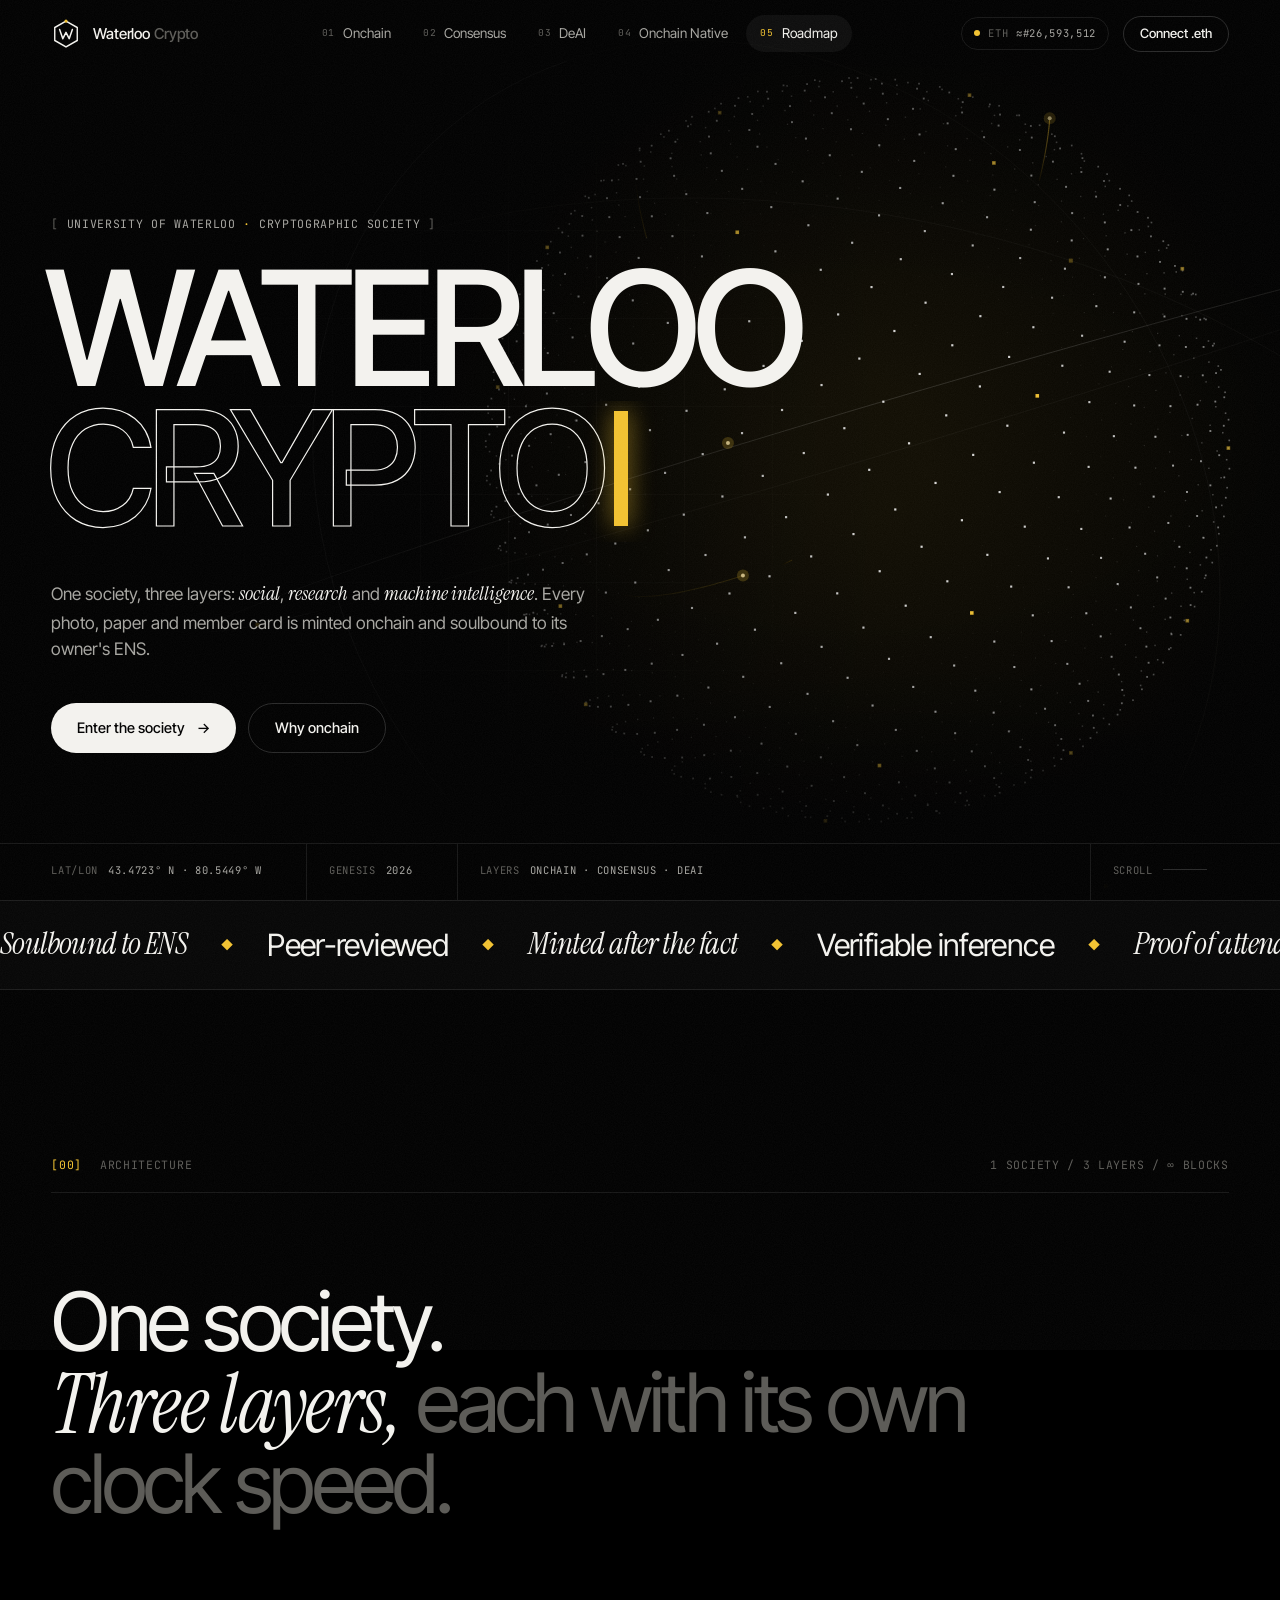
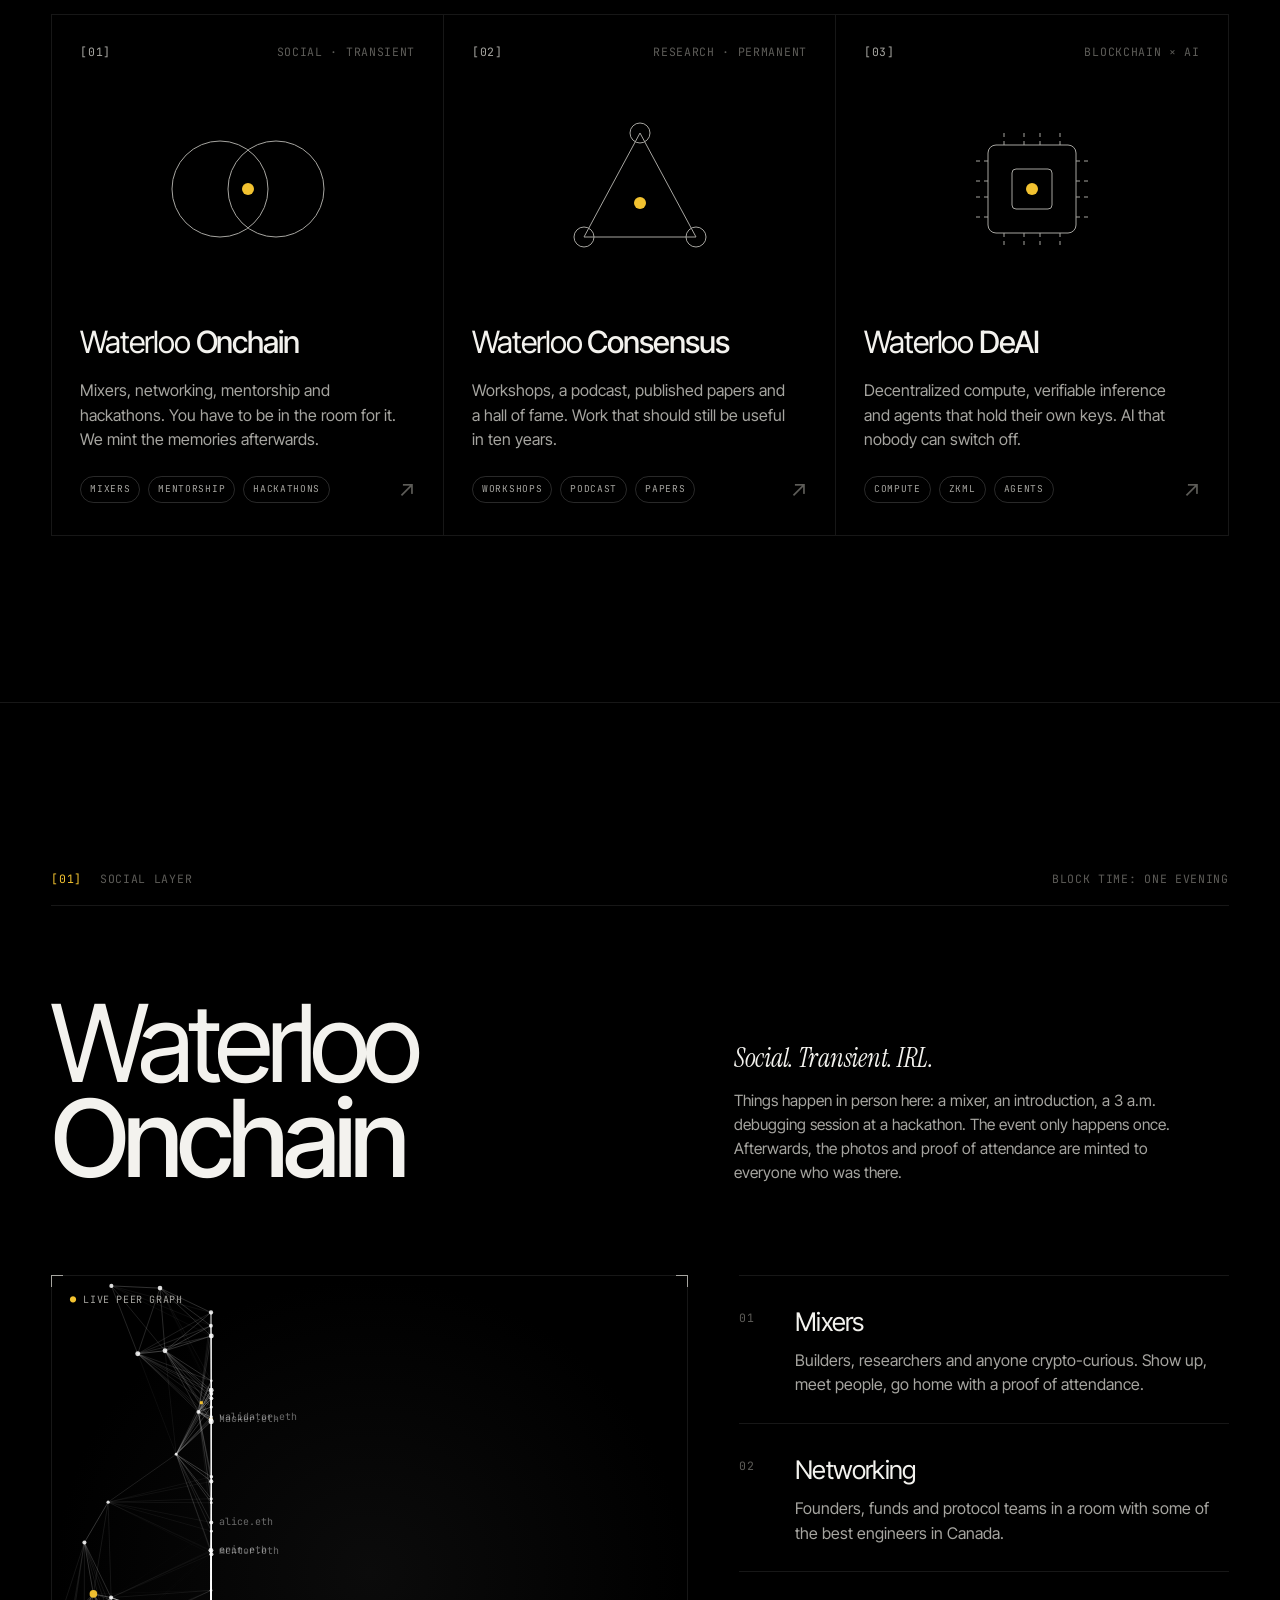
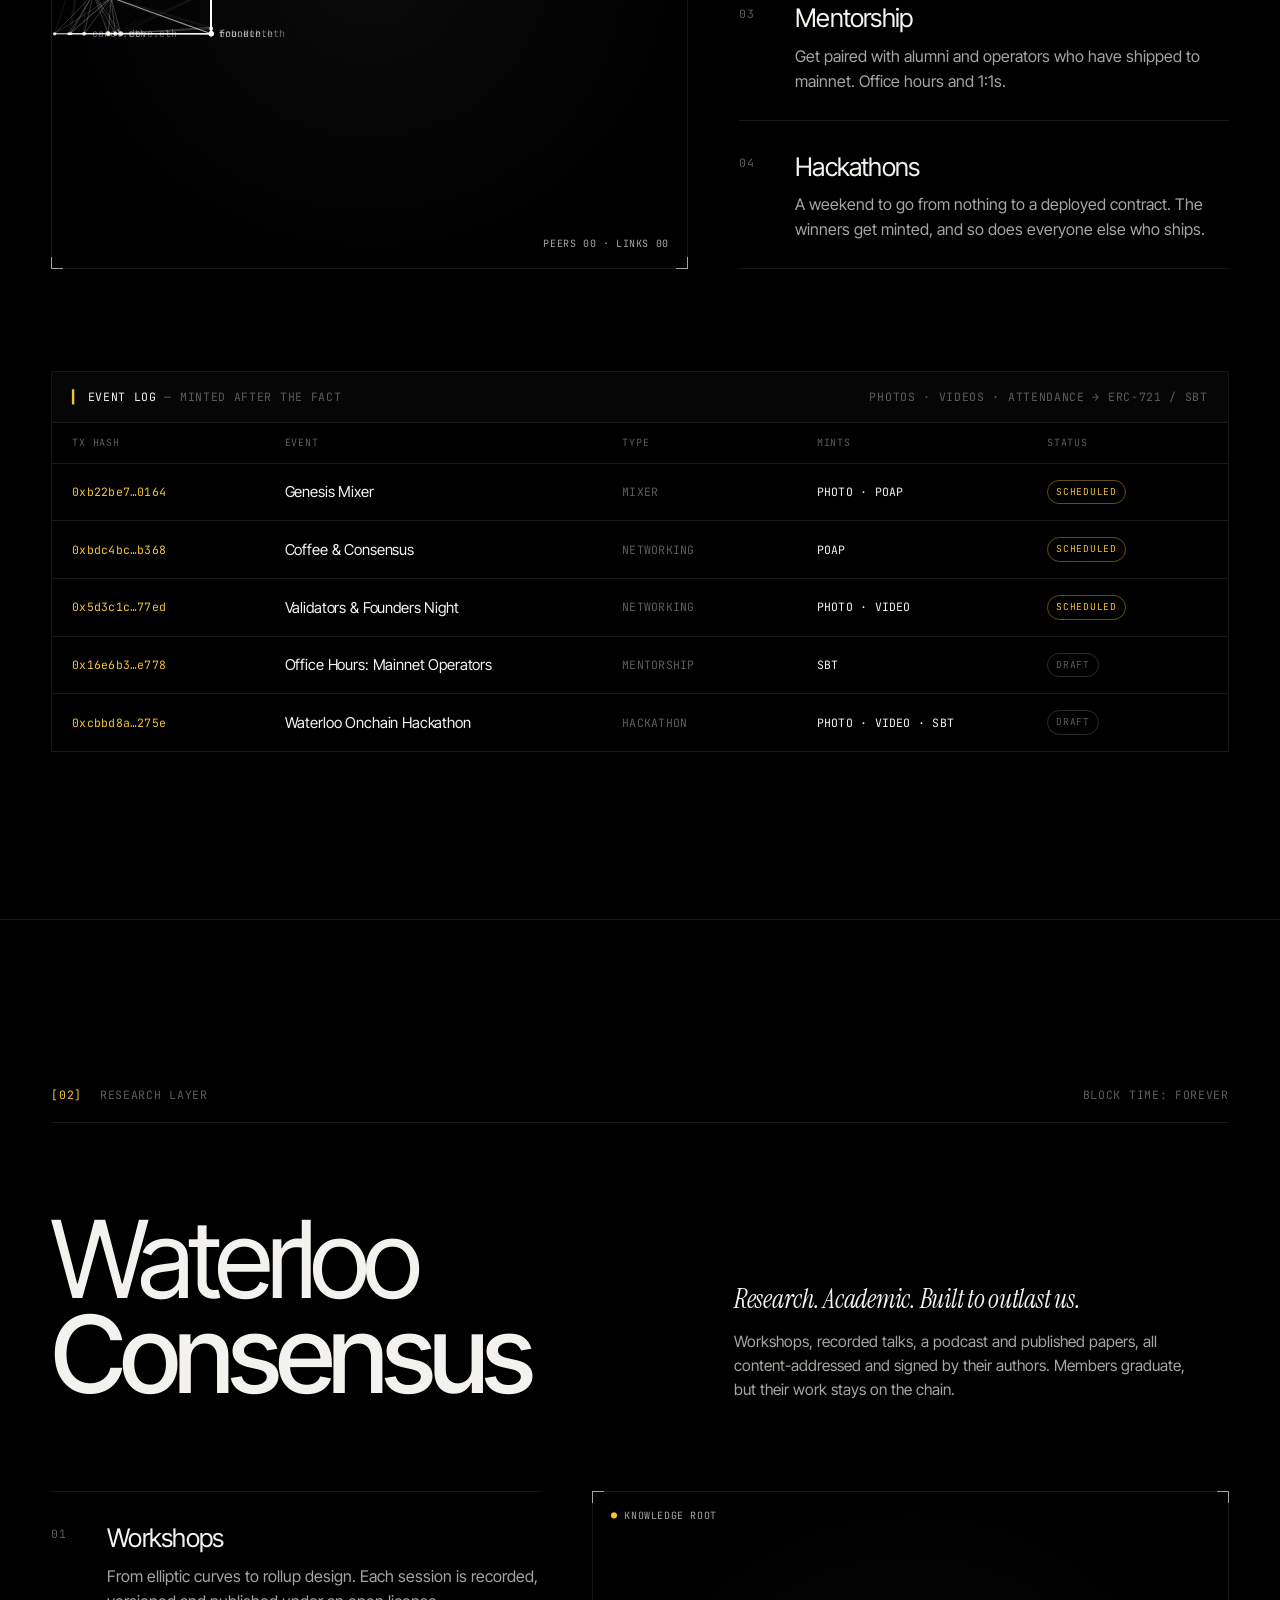
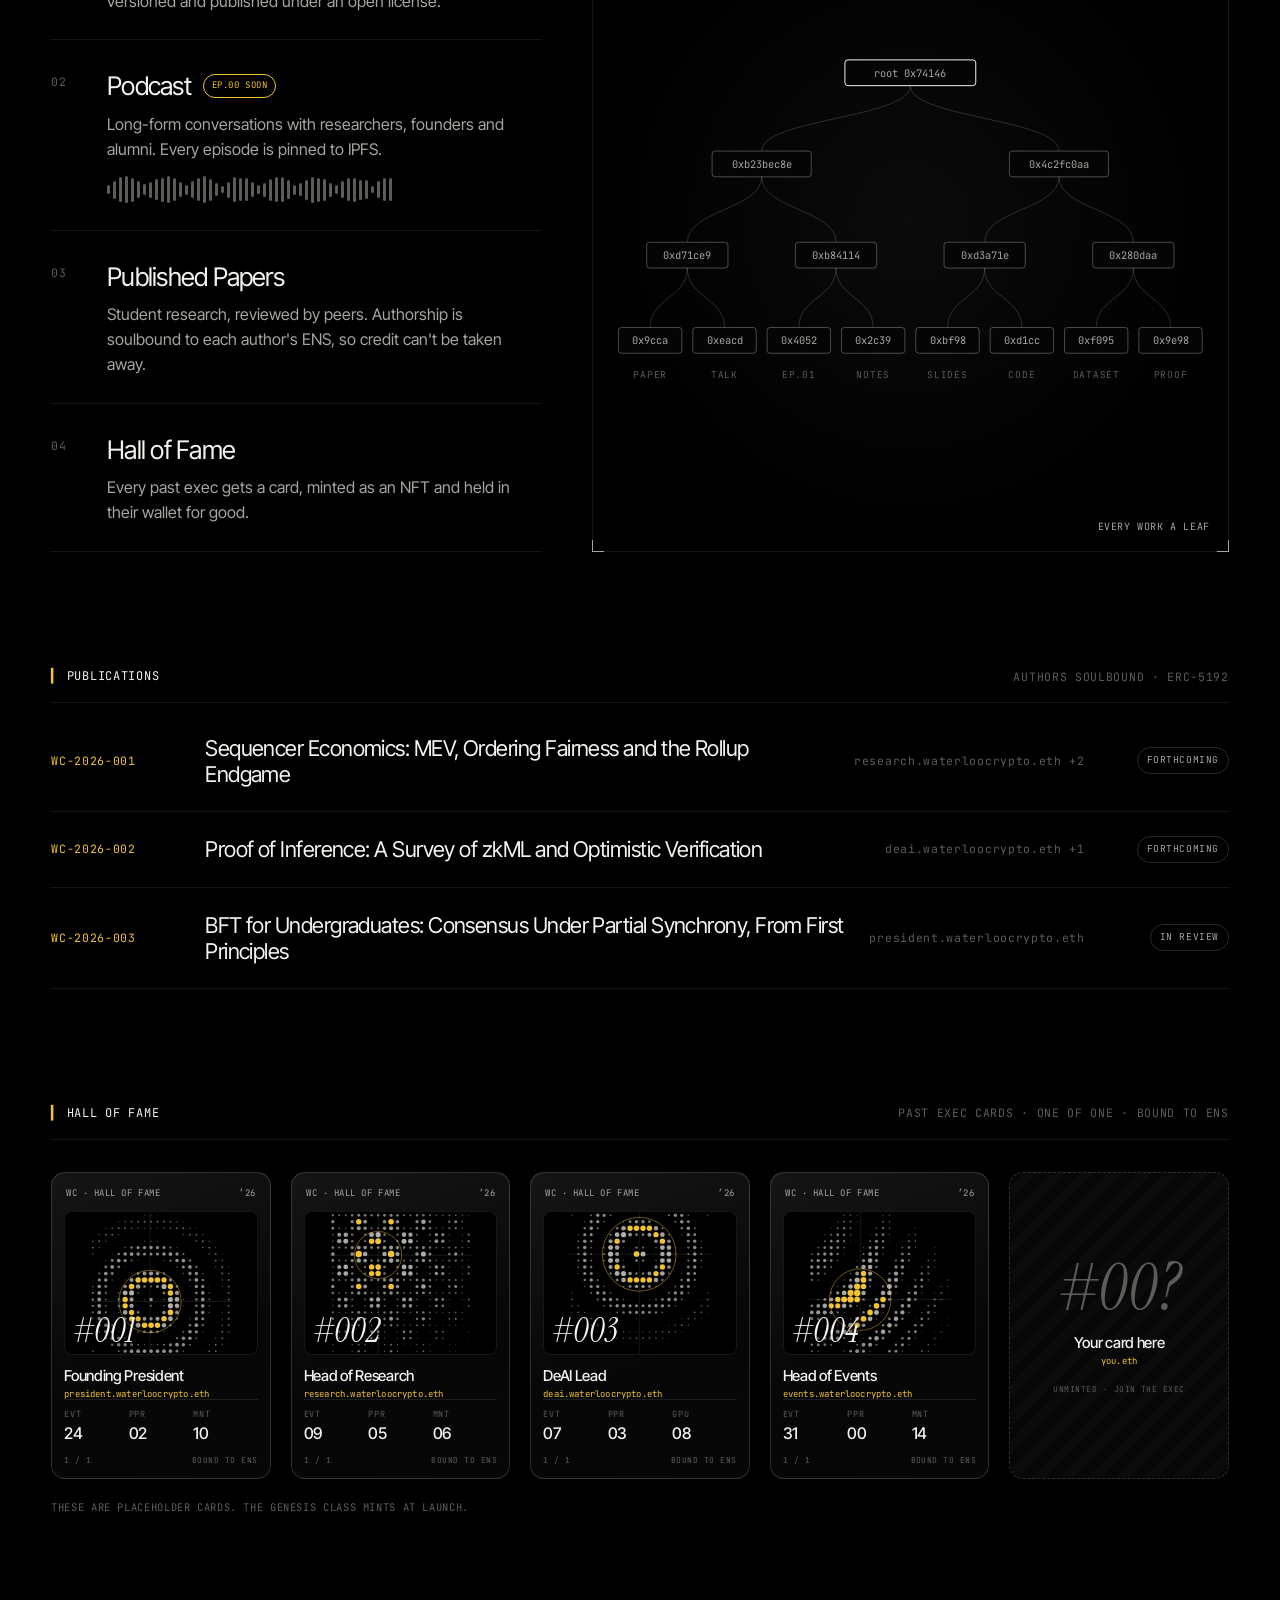
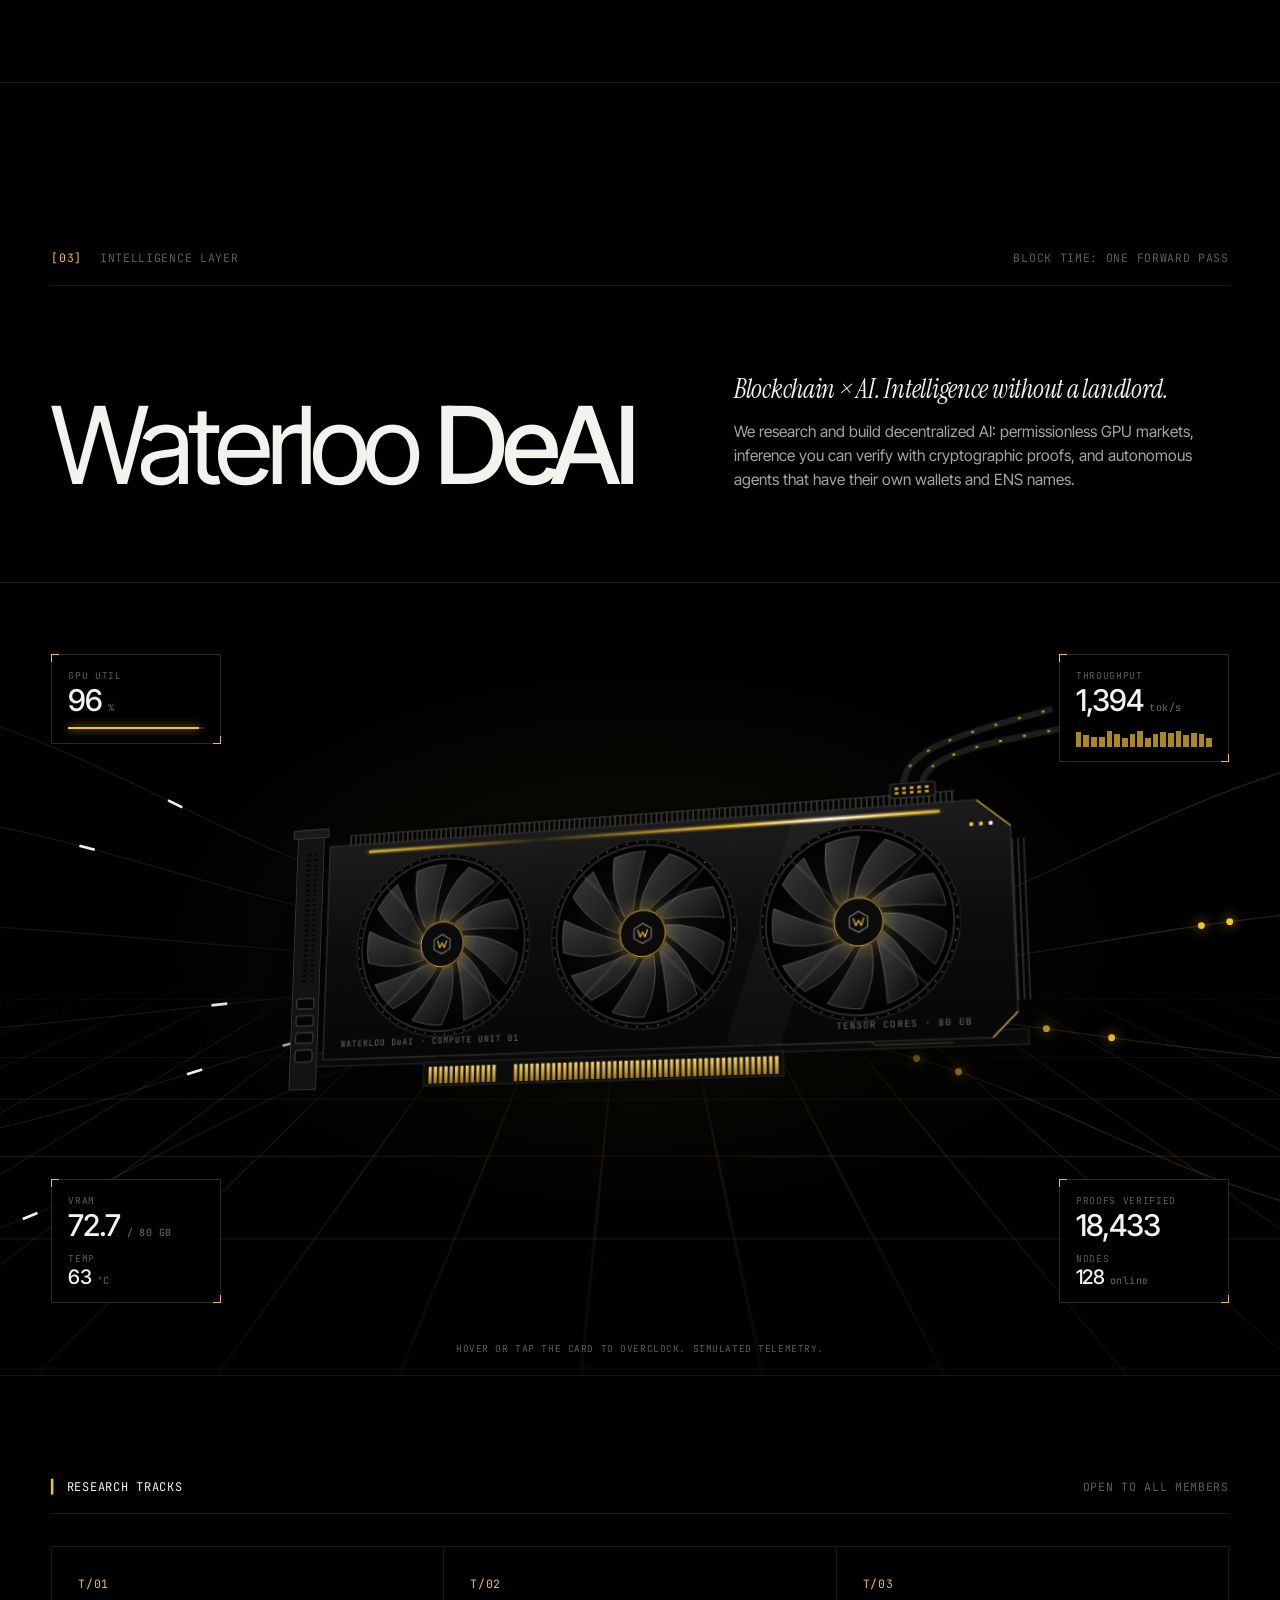
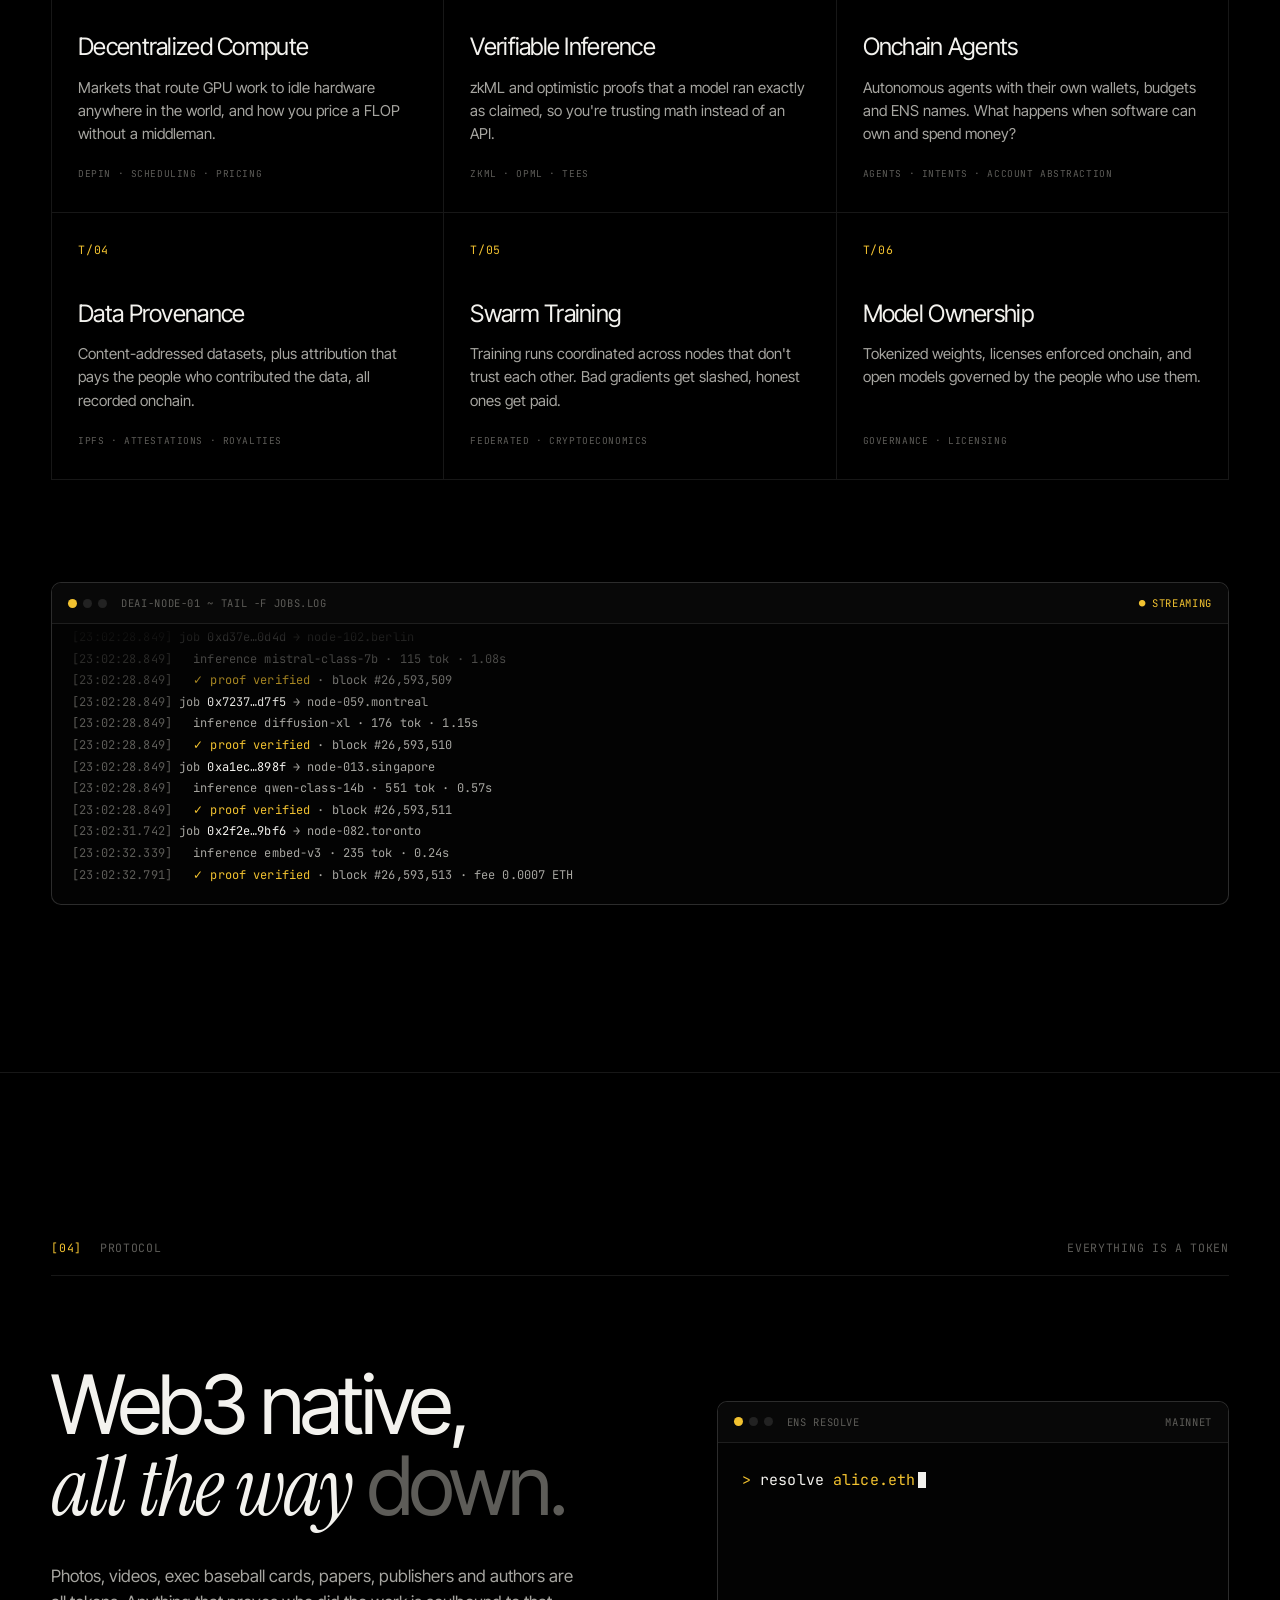
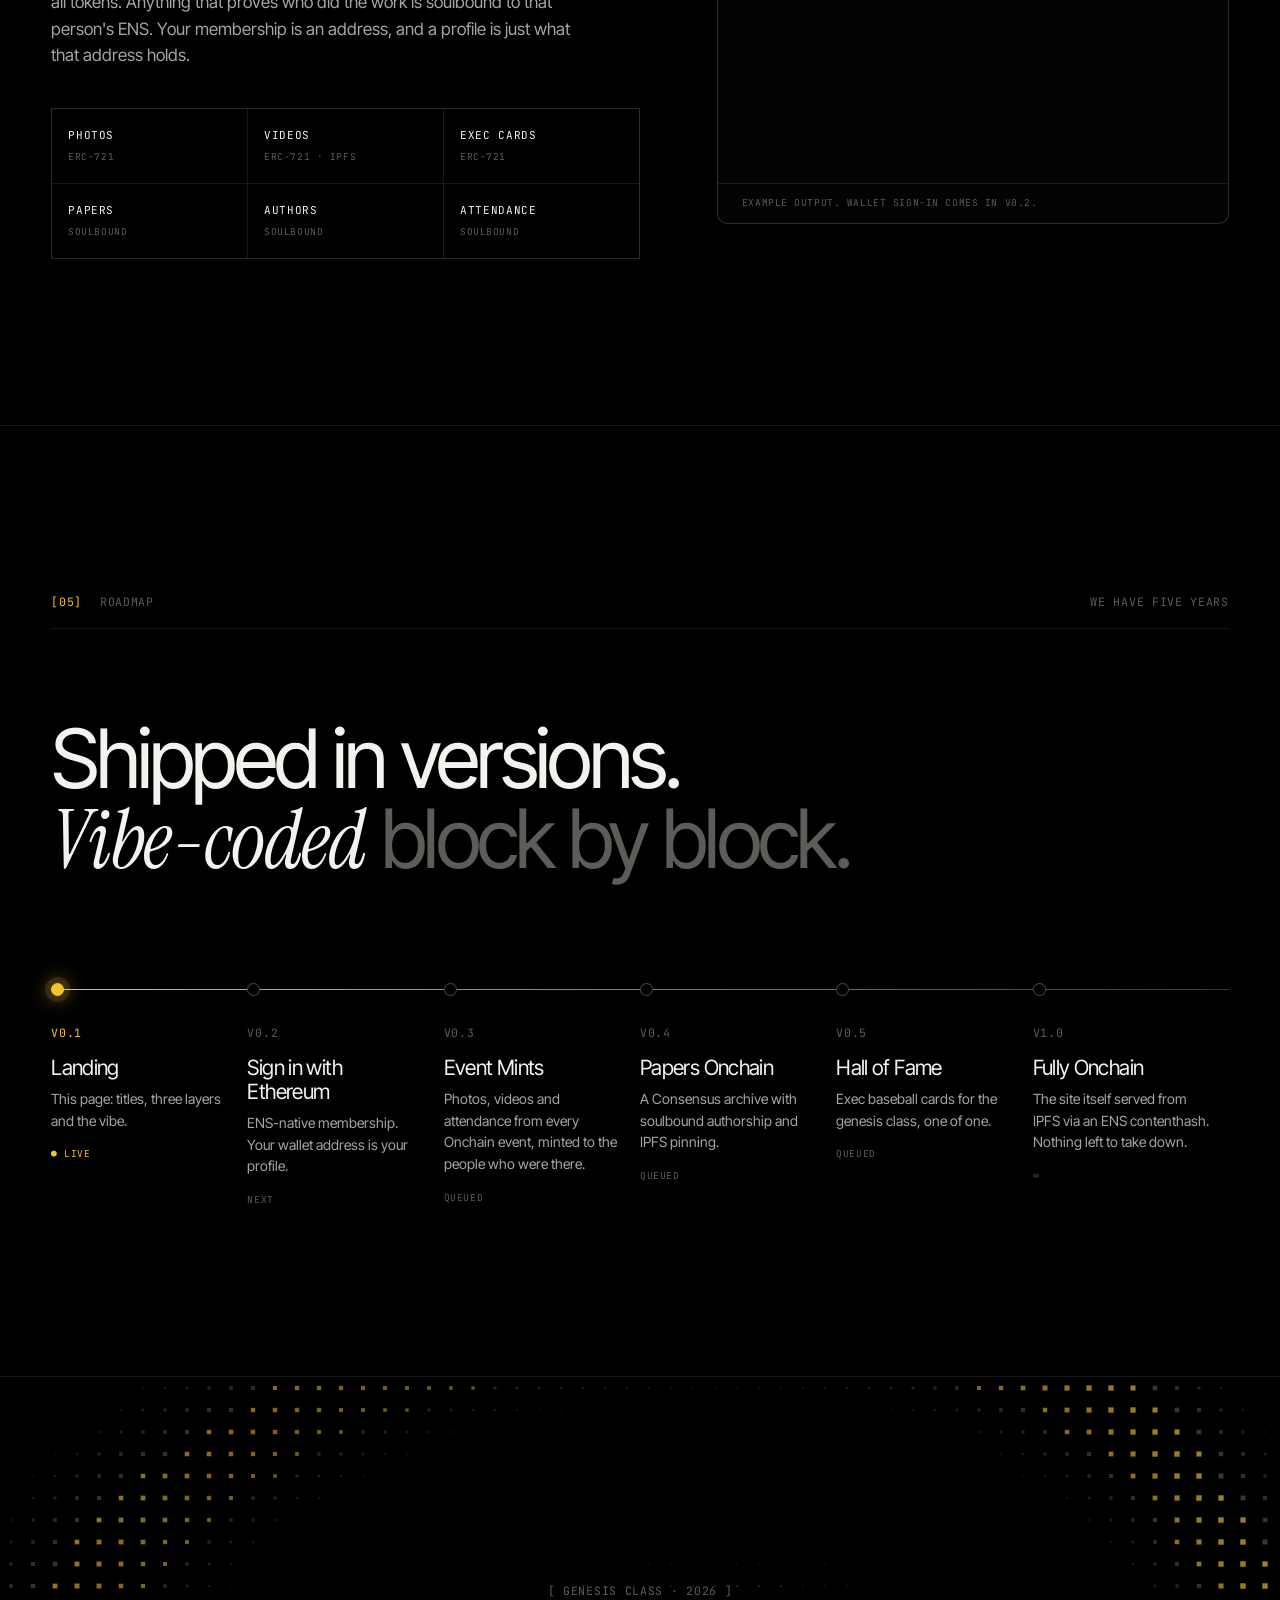
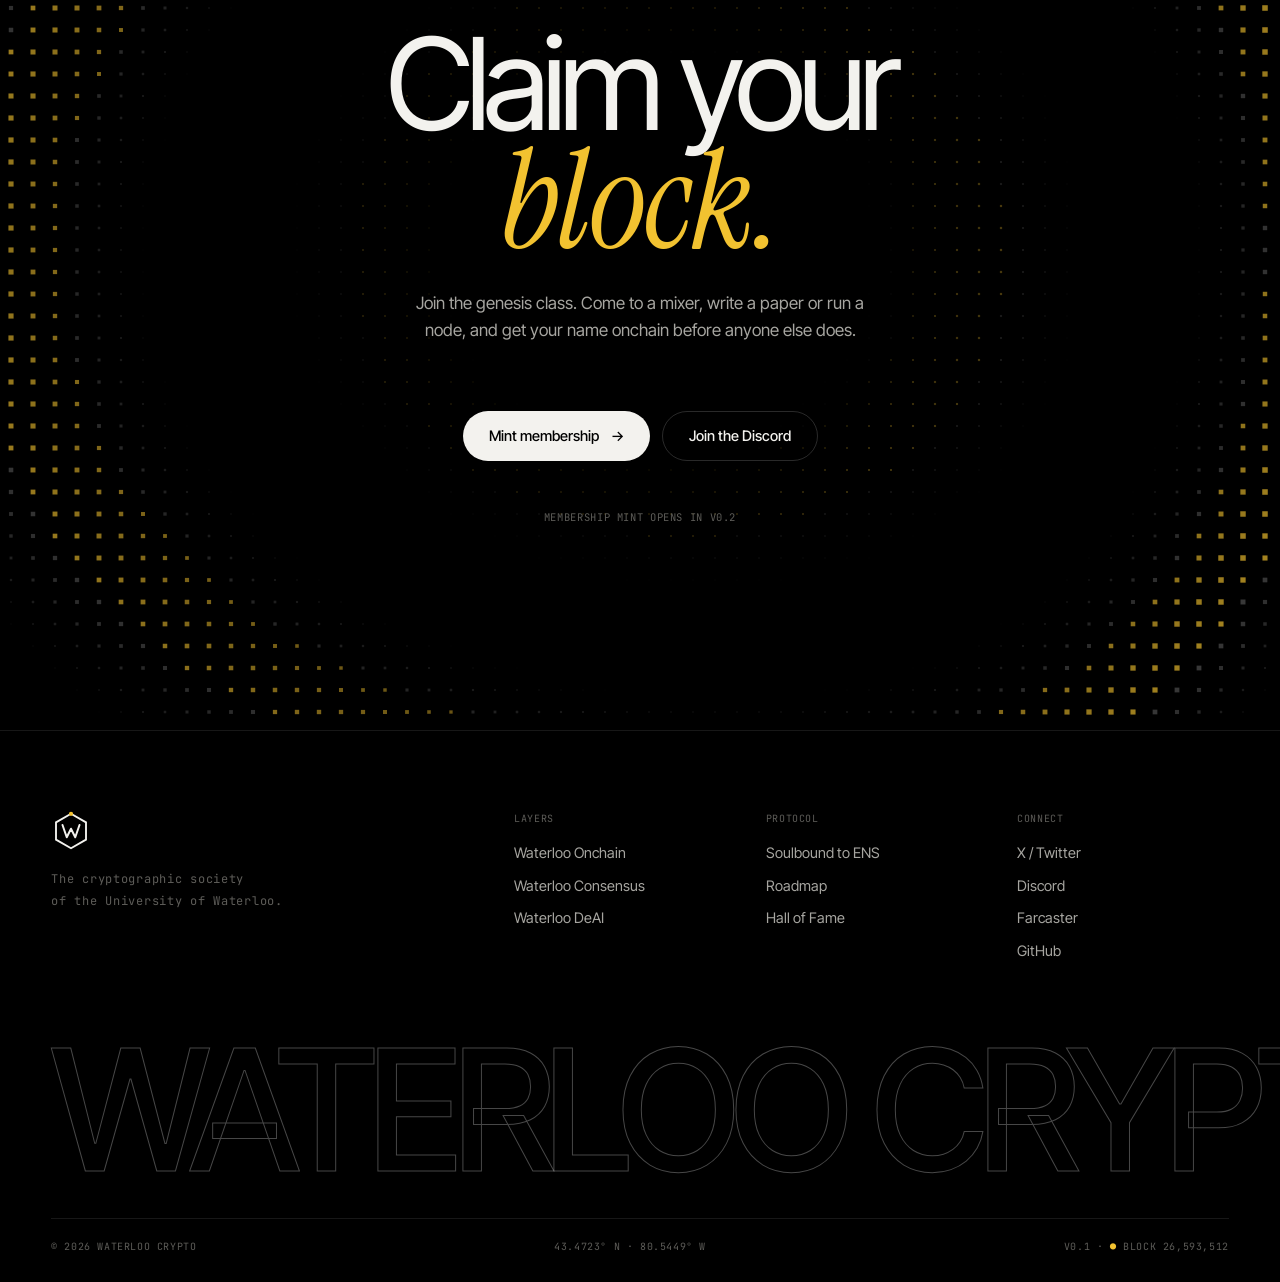
==== index.html @ 57aea2d8 "Waterloo Crypto v0.1 landing page Static site (no build step): hero globe, Onchain peer graph, Conse" ====
<!doctype html>
<html lang="en">
<head>
  <meta charset="utf-8">
  <meta name="viewport" content="width=device-width, initial-scale=1">
  <title>Waterloo Crypto</title>
  <meta name="description" content="Waterloo Crypto — the cryptographic society of the University of Waterloo. Onchain (social), Consensus (research), DeAI (blockchain × AI). Everything onchain, soulbound to ENS.">
  <meta name="theme-color" content="#000000">
  <link rel="icon" href="favicon.svg" type="image/svg+xml">
  <link rel="preconnect" href="https://fonts.googleapis.com">
  <link rel="preconnect" href="https://fonts.gstatic.com" crossorigin>
  <link href="https://fonts.googleapis.com/css2?family=Inter+Tight:ital,wght@0,300;0,400;0,500;0,600;1,400&family=JetBrains+Mono:wght@400;500&family=Instrument+Serif:ital@0;1&display=swap" rel="stylesheet">
  <link rel="stylesheet" href="styles.css">
</head>
<body>

  <!-- ============ BOOT ============ -->
  <div class="boot" id="boot" aria-hidden="true">
    <div class="boot-inner">
      <div class="boot-line mono"><span class="gold">&gt;</span> syncing genesis block</div>
      <div class="boot-hash mono" id="bootHash">0x0000000000000000</div>
      <div class="boot-bar"><span id="bootBar"></span></div>
      <div class="boot-pct mono" id="bootPct">000%</div>
    </div>
  </div>

  <div class="grain" aria-hidden="true"></div>
  <div class="progress" aria-hidden="true"><span id="progress"></span></div>

  <!-- ============ NAV ============ -->
  <header class="nav" id="nav">
    <a href="#top" class="brand" aria-label="Waterloo Crypto home">
      <svg class="logo" viewBox="0 0 32 32" aria-hidden="true">
        <path d="M16 2.2 28 9.1v13.8L16 29.8 4 22.9V9.1Z" fill="none" stroke="currentColor" stroke-width="1.5"/>
        <path d="M9.2 11.2 12.6 21 16 14.2 19.4 21l3.4-9.8" fill="none" stroke="currentColor" stroke-width="1.6" stroke-linejoin="round" stroke-linecap="round"/>
        <circle cx="16" cy="2.2" r="1.7" fill="var(--gold)"/>
      </svg>
      <span class="brand-word">Waterloo<b>Crypto</b></span>
    </a>

    <nav class="nav-links" id="navLinks" aria-label="Primary">
      <a href="#onchain" data-nav="onchain"><span class="mono">01</span>Onchain</a>
      <a href="#consensus" data-nav="consensus"><span class="mono">02</span>Consensus</a>
      <a href="#deai" data-nav="deai"><span class="mono">03</span>DeAI</a>
      <a href="#native" data-nav="native"><span class="mono">04</span>Onchain&nbsp;Native</a>
      <a href="#roadmap" data-nav="roadmap"><span class="mono">05</span>Roadmap</a>
    </nav>

    <div class="nav-right">
      <div class="block-ticker mono" title="Ethereum mainnet block height">
        <span class="pulse-dot"></span>
        <span class="dim">ETH</span>
        <span id="blockNum">#——</span>
      </div>
      <a href="#join" class="btn btn-ghost btn-sm"><span>Connect .eth</span></a>
      <button class="menu-btn" id="menuBtn" aria-label="Open menu" aria-expanded="false"><span></span><span></span></button>
    </div>
  </header>

  <main id="top">

    <!-- ============ HERO ============ -->
    <section class="hero" id="hero">
      <canvas id="globe" class="hero-canvas" aria-hidden="true"></canvas>
      <div class="hero-vignette" aria-hidden="true"></div>

      <div class="wrap hero-inner">
        <div class="hero-eyebrow mono reveal">
          <span class="bracket">[</span> University of Waterloo <span class="gold">·</span> Cryptographic Society <span class="bracket">]</span>
        </div>

        <h1 class="hero-title">
          <span class="line"><span class="word" data-scramble>Waterloo</span></span>
          <span class="line"><span class="word" data-scramble>Crypto</span><span class="cursor-block" aria-hidden="true"></span></span>
        </h1>

        <p class="hero-sub reveal">
          One society, three layers: <em>social</em>, <em>research</em> and <em>machine intelligence</em>.
          Every photo, paper and member card is minted onchain and soulbound to its owner's ENS.
        </p>

        <div class="hero-cta reveal">
          <a href="#layers" class="btn btn-solid"><span>Enter the society</span><i class="arrow">→</i></a>
          <a href="#native" class="btn btn-ghost"><span>Why onchain</span></a>
        </div>
      </div>

      <div class="hero-foot wrap mono">
        <div class="hf-cell hide-sm"><span class="dim">LAT/LON</span> 43.4723° N · 80.5449° W</div>
        <div class="hf-cell show-sm"><span class="dim">UWATERLOO</span></div>
        <div class="hf-cell"><span class="dim">GENESIS</span> 2026</div>
        <div class="hf-cell hide-sm"><span class="dim">LAYERS</span> ONCHAIN · CONSENSUS · DEAI</div>
        <div class="hf-cell scroll-hint"><span class="dim">SCROLL</span><span class="scroll-line"></span></div>
      </div>
    </section>

    <!-- ============ MARQUEE ============ -->
    <div class="marquee" aria-hidden="true">
      <div class="marquee-track">
        <span>Soulbound to ENS</span><i>◆</i><span>Peer-reviewed</span><i>◆</i><span>Minted after the fact</span><i>◆</i><span>Verifiable inference</span><i>◆</i><span>Proof of attendance</span><i>◆</i><span>Content-addressed</span><i>◆</i><span>Permissionless compute</span><i>◆</i><span>Built at Waterloo</span><i>◆</i>
        <span>Soulbound to ENS</span><i>◆</i><span>Peer-reviewed</span><i>◆</i><span>Minted after the fact</span><i>◆</i><span>Verifiable inference</span><i>◆</i><span>Proof of attendance</span><i>◆</i><span>Content-addressed</span><i>◆</i><span>Permissionless compute</span><i>◆</i><span>Built at Waterloo</span><i>◆</i>
      </div>
    </div>

    <!-- ============ LAYERS OVERVIEW ============ -->
    <section class="section layers" id="layers">
      <div class="wrap">
        <div class="sec-head reveal">
          <span class="idx mono">[00]</span>
          <span class="mono dim">ARCHITECTURE</span>
          <span class="mono dim push">1 SOCIETY / 3 LAYERS / ∞ BLOCKS</span>
        </div>

        <h2 class="big-statement reveal">
          One society.<br><span class="serif">Three layers,</span> <span class="dim-text">each with its own</span><br><span class="dim-text">clock speed.</span>
        </h2>

        <div class="layer-grid">
          <a href="#onchain" class="layer-card reveal" style="--d:0">
            <div class="lc-top mono"><span>[01]</span><span class="dim">SOCIAL · TRANSIENT</span></div>
            <div class="lc-icon">
              <svg viewBox="0 0 120 80" aria-hidden="true" class="ic-onchain">
                <circle cx="46" cy="40" r="24"/><circle cx="74" cy="40" r="24"/>
                <circle class="ic-dot" cx="60" cy="40" r="3"/>
              </svg>
            </div>
            <h3>Waterloo <b>Onchain</b></h3>
            <p>Mixers, networking, mentorship and hackathons. You have to be in the room for it. We mint the memories afterwards.</p>
            <div class="lc-foot mono"><span>MIXERS</span><span>MENTORSHIP</span><span>HACKATHONS</span></div>
            <span class="lc-arrow">↗</span>
          </a>
          <a href="#consensus" class="layer-card reveal" style="--d:1">
            <div class="lc-top mono"><span>[02]</span><span class="dim">RESEARCH · PERMANENT</span></div>
            <div class="lc-icon">
              <svg viewBox="0 0 120 80" aria-hidden="true" class="ic-consensus">
                <path d="M60 12 88 64H32Z"/>
                <circle cx="60" cy="12" r="5"/><circle cx="88" cy="64" r="5"/><circle cx="32" cy="64" r="5"/>
                <circle class="ic-dot" cx="60" cy="47" r="3"/>
              </svg>
            </div>
            <h3>Waterloo <b>Consensus</b></h3>
            <p>Workshops, a podcast, published papers and a hall of fame. Work that should still be useful in ten years.</p>
            <div class="lc-foot mono"><span>WORKSHOPS</span><span>PODCAST</span><span>PAPERS</span></div>
            <span class="lc-arrow">↗</span>
          </a>
          <a href="#deai" class="layer-card reveal" style="--d:2">
            <div class="lc-top mono"><span>[03]</span><span class="dim">BLOCKCHAIN × AI</span></div>
            <div class="lc-icon">
              <svg viewBox="0 0 120 80" aria-hidden="true" class="ic-deai">
                <rect x="38" y="18" width="44" height="44" rx="4"/>
                <rect x="50" y="30" width="20" height="20" rx="2"/>
                <path d="M46 18v-8M56 18v-8M64 18v-8M74 18v-8M46 62v8M56 62v8M64 62v8M74 62v8M38 26h-8M38 36h-8M38 44h-8M38 54h-8M82 26h8M82 36h8M82 44h8M82 54h8"/>
                <circle class="ic-dot" cx="60" cy="40" r="3"/>
              </svg>
            </div>
            <h3>Waterloo <b>DeAI</b></h3>
            <p>Decentralized compute, verifiable inference and agents that hold their own keys. AI that nobody can switch off.</p>
            <div class="lc-foot mono"><span>COMPUTE</span><span>zkML</span><span>AGENTS</span></div>
            <span class="lc-arrow">↗</span>
          </a>
        </div>
      </div>
    </section>

    <!-- ============ 01 ONCHAIN ============ -->
    <section class="section division" id="onchain">
      <div class="wrap">
        <div class="sec-head reveal">
          <span class="idx mono">[01]</span>
          <span class="mono dim">SOCIAL LAYER</span>
          <span class="mono dim push">BLOCK TIME: ONE EVENING</span>
        </div>

        <div class="div-title">
          <h2 class="reveal"><span data-scramble>Waterloo</span> <span class="accent-word" data-scramble>Onchain</span></h2>
          <p class="div-lede reveal">
            <span class="serif">Social. Transient. IRL.</span>
            Things happen in person here: a mixer, an introduction, a 3&nbsp;a.m. debugging session at a hackathon. The event only happens once.
            Afterwards, the photos and proof of attendance are minted to everyone who was there.
          </p>
        </div>

        <div class="onchain-grid">
          <div class="net-stage reveal">
            <canvas id="network" aria-hidden="true"></canvas>
            <div class="stage-label mono tl"><span class="gold">●</span> LIVE PEER GRAPH</div>
            <div class="stage-label mono br dim" id="peerCount">PEERS 00 · LINKS 00</div>
            <div class="corner c-tl"></div><div class="corner c-tr"></div><div class="corner c-bl"></div><div class="corner c-br"></div>
          </div>

          <ol class="offer-list">
            <li class="offer reveal" style="--d:0">
              <span class="o-idx mono">01</span>
              <div><h4>Mixers</h4><p>Builders, researchers and anyone crypto-curious. Show up, meet people, go home with a proof of attendance.</p></div>
            </li>
            <li class="offer reveal" style="--d:1">
              <span class="o-idx mono">02</span>
              <div><h4>Networking</h4><p>Founders, funds and protocol teams in a room with some of the best engineers in Canada.</p></div>
            </li>
            <li class="offer reveal" style="--d:2">
              <span class="o-idx mono">03</span>
              <div><h4>Mentorship</h4><p>Get paired with alumni and operators who have shipped to mainnet. Office hours and 1:1s.</p></div>
            </li>
            <li class="offer reveal" style="--d:3">
              <span class="o-idx mono">04</span>
              <div><h4>Hackathons</h4><p>A weekend to go from nothing to a deployed contract. The winners get minted, and so does everyone else who ships.</p></div>
            </li>
          </ol>
        </div>

        <div class="txlog reveal">
          <div class="txlog-head">
            <div class="mono"><span class="gold">▍</span> EVENT LOG <span class="dim">— minted after the fact</span></div>
            <div class="mono dim hide-sm">PHOTOS · VIDEOS · ATTENDANCE → ERC-721 / SBT</div>
          </div>
          <div class="txlog-table" role="table" aria-label="Event log">
            <div class="tx-row tx-th mono" role="row">
              <span role="columnheader">TX HASH</span><span role="columnheader">EVENT</span><span role="columnheader" class="hide-sm">TYPE</span><span role="columnheader" class="hide-sm">MINTS</span><span role="columnheader">STATUS</span>
            </div>
            <div class="tx-row mono" role="row"><span class="tx-hash" data-hash></span><span>Genesis Mixer</span><span class="hide-sm dim">MIXER</span><span class="hide-sm">PHOTO · POAP</span><span class="st st-pend">SCHEDULED</span></div>
            <div class="tx-row mono" role="row"><span class="tx-hash" data-hash></span><span>Coffee &amp; Consensus</span><span class="hide-sm dim">NETWORKING</span><span class="hide-sm">POAP</span><span class="st st-pend">SCHEDULED</span></div>
            <div class="tx-row mono" role="row"><span class="tx-hash" data-hash></span><span>Validators &amp; Founders Night</span><span class="hide-sm dim">NETWORKING</span><span class="hide-sm">PHOTO · VIDEO</span><span class="st st-pend">SCHEDULED</span></div>
            <div class="tx-row mono" role="row"><span class="tx-hash" data-hash></span><span>Office Hours: Mainnet Operators</span><span class="hide-sm dim">MENTORSHIP</span><span class="hide-sm">SBT</span><span class="st st-draft">DRAFT</span></div>
            <div class="tx-row mono" role="row"><span class="tx-hash" data-hash></span><span>Waterloo Onchain Hackathon</span><span class="hide-sm dim">HACKATHON</span><span class="hide-sm">PHOTO · VIDEO · SBT</span><span class="st st-draft">DRAFT</span></div>
          </div>
        </div>
      </div>
    </section>

    <!-- ============ 02 CONSENSUS ============ -->
    <section class="section division" id="consensus">
      <div class="wrap">
        <div class="sec-head reveal">
          <span class="idx mono">[02]</span>
          <span class="mono dim">RESEARCH LAYER</span>
          <span class="mono dim push">BLOCK TIME: FOREVER</span>
        </div>

        <div class="div-title">
          <h2 class="reveal"><span data-scramble>Waterloo</span> <span class="accent-word" data-scramble>Consensus</span></h2>
          <p class="div-lede reveal">
            <span class="serif">Research. Academic. Built to outlast us.</span>
            Workshops, recorded talks, a podcast and published papers, all content-addressed and signed by their authors.
            Members graduate, but their work stays on the chain.
          </p>
        </div>

        <div class="consensus-grid">
          <ol class="offer-list">
            <li class="offer reveal" style="--d:0">
              <span class="o-idx mono">01</span>
              <div><h4>Workshops</h4><p>From elliptic curves to rollup design. Each session is recorded, versioned and published under an open license.</p></div>
            </li>
            <li class="offer reveal" style="--d:1">
              <span class="o-idx mono">02</span>
              <div>
                <h4>Podcast <span class="tag mono">EP.00 SOON</span></h4>
                <p>Long-form conversations with researchers, founders and alumni. Every episode is pinned to IPFS.</p>
                <div class="wave" aria-hidden="true"></div>
              </div>
            </li>
            <li class="offer reveal" style="--d:2">
              <span class="o-idx mono">03</span>
              <div><h4>Published Papers</h4><p>Student research, reviewed by peers. Authorship is soulbound to each author's ENS, so credit can't be taken away.</p></div>
            </li>
            <li class="offer reveal" style="--d:3">
              <span class="o-idx mono">04</span>
              <div><h4>Hall of Fame</h4><p>Every past exec gets a card, minted as an NFT and held in their wallet for good.</p></div>
            </li>
          </ol>

          <div class="merkle-stage reveal">
            <svg id="merkle" viewBox="0 0 600 380" aria-hidden="true"></svg>
            <div class="stage-label mono tl"><span class="gold">●</span> KNOWLEDGE ROOT</div>
            <div class="stage-label mono br dim">EVERY WORK A LEAF</div>
            <div class="corner c-tl"></div><div class="corner c-tr"></div><div class="corner c-bl"></div><div class="corner c-br"></div>
          </div>
        </div>

        <!-- Papers -->
        <div class="papers reveal">
          <div class="sub-head">
            <h3 class="mono"><span class="gold">▍</span> PUBLICATIONS</h3>
            <span class="mono dim">AUTHORS SOULBOUND · ERC-5192</span>
          </div>
          <a class="paper" href="#consensus">
            <span class="p-id mono">WC-2026-001</span>
            <span class="p-title">Sequencer Economics: MEV, Ordering Fairness and the Rollup Endgame</span>
            <span class="p-auth mono dim">research.waterloocrypto.eth +2</span>
            <span class="p-st mono">FORTHCOMING</span>
          </a>
          <a class="paper" href="#consensus">
            <span class="p-id mono">WC-2026-002</span>
            <span class="p-title">Proof of Inference: A Survey of zkML and Optimistic Verification</span>
            <span class="p-auth mono dim">deai.waterloocrypto.eth +1</span>
            <span class="p-st mono">FORTHCOMING</span>
          </a>
          <a class="paper" href="#consensus">
            <span class="p-id mono">WC-2026-003</span>
            <span class="p-title">BFT for Undergraduates: Consensus Under Partial Synchrony, From First Principles</span>
            <span class="p-auth mono dim">president.waterloocrypto.eth</span>
            <span class="p-st mono">IN REVIEW</span>
          </a>
        </div>

        <!-- Hall of fame -->
        <div class="hof">
          <div class="sub-head reveal">
            <h3 class="mono"><span class="gold">▍</span> HALL OF FAME</h3>
            <span class="mono dim">PAST EXEC CARDS · ONE OF ONE · BOUND TO ENS</span>
          </div>
          <div class="cards" id="cards"></div>
          <p class="fine mono dim reveal">These are placeholder cards. The genesis class mints at launch.</p>
        </div>
      </div>
    </section>

    <!-- ============ 03 DEAI ============ -->
    <section class="section division" id="deai">
      <div class="wrap">
        <div class="sec-head reveal">
          <span class="idx mono">[03]</span>
          <span class="mono dim">INTELLIGENCE LAYER</span>
          <span class="mono dim push">BLOCK TIME: ONE FORWARD PASS</span>
        </div>

        <div class="div-title">
          <h2 class="reveal"><span data-scramble>Waterloo</span> <span class="accent-word" data-scramble>DeAI</span></h2>
          <p class="div-lede reveal">
            <span class="serif">Blockchain × AI. Intelligence without a landlord.</span>
            We research and build decentralized AI: permissionless GPU markets, inference you can verify with cryptographic proofs,
            and autonomous agents that have their own wallets and ENS names.
          </p>
        </div>
      </div>

      <!-- GPU STAGE -->
      <div class="gpu-stage reveal" id="gpuStage">
        <div class="gpu-floor" aria-hidden="true"></div>
        <svg class="gpu-streams" id="gpuStreams" viewBox="0 0 1400 600" preserveAspectRatio="xMidYMid slice" aria-hidden="true"></svg>

        <div class="gpu-wrap" id="gpuWrap">
          <div class="gpu-glow" aria-hidden="true"></div>
          <svg class="gpu" id="gpu" viewBox="0 0 900 400" role="img" aria-label="Animated GPU with spinning fans processing inference jobs">
            <defs>
              <linearGradient id="gShroud" x1="0" y1="0" x2="0" y2="1">
                <stop offset="0" stop-color="#1c1c1c"/><stop offset=".5" stop-color="#0d0d0d"/><stop offset="1" stop-color="#070707"/>
              </linearGradient>
              <linearGradient id="gEdge" x1="0" y1="0" x2="1" y2="0">
                <stop offset="0" stop-color="#fff" stop-opacity=".05"/><stop offset=".5" stop-color="#fff" stop-opacity=".35"/><stop offset="1" stop-color="#fff" stop-opacity=".05"/>
              </linearGradient>
              <linearGradient id="gRgb" x1="0" y1="0" x2="1" y2="0" spreadMethod="repeat">
                <stop offset="0" stop-color="#F2C230" stop-opacity=".05"/>
                <stop offset=".35" stop-color="#F2C230" stop-opacity=".9"/>
                <stop offset=".5" stop-color="#fff6d6" stop-opacity="1"/>
                <stop offset=".65" stop-color="#F2C230" stop-opacity=".9"/>
                <stop offset="1" stop-color="#F2C230" stop-opacity=".05"/>
                <animateTransform attributeName="gradientTransform" type="translate" from="-1 0" to="1 0" dur="2.6s" repeatCount="indefinite"/>
              </linearGradient>
              <linearGradient id="gBlade" x1="0" y1="0" x2="1" y2="1">
                <stop offset="0" stop-color="#fff" stop-opacity=".22"/><stop offset="1" stop-color="#fff" stop-opacity=".03"/>
              </linearGradient>
              <radialGradient id="gFanWell" cx=".5" cy=".5" r=".5">
                <stop offset="0" stop-color="#151515"/><stop offset=".75" stop-color="#050505"/><stop offset="1" stop-color="#000"/>
              </radialGradient>
              <radialGradient id="gHubGlow" cx=".5" cy=".5" r=".5">
                <stop offset="0" stop-color="#F2C230" stop-opacity=".35"/><stop offset="1" stop-color="#F2C230" stop-opacity="0"/>
              </radialGradient>
              <linearGradient id="gGold" x1="0" y1="0" x2="0" y2="1">
                <stop offset="0" stop-color="#f7d875"/><stop offset="1" stop-color="#a47b12"/>
              </linearGradient>
              <filter id="fGlow" x="-50%" y="-50%" width="200%" height="200%">
                <feGaussianBlur stdDeviation="3" result="b"/><feMerge><feMergeNode in="b"/><feMergeNode in="SourceGraphic"/></feMerge>
              </filter>
              <pattern id="pFins" width="6" height="10" patternUnits="userSpaceOnUse">
                <rect width="2" height="10" fill="#3a3a3a"/>
              </pattern>
              <pattern id="pVent" width="10" height="6" patternUnits="userSpaceOnUse">
                <rect width="6" height="2" rx="1" fill="#000"/>
              </pattern>
              <clipPath id="cShroud"><path d="M70 52H818l34 30v196l-26 26H70Z"/></clipPath>
            </defs>

            <!-- power cables -->
            <g class="cables" fill="none">
              <path id="cab1" d="M742 34 C742 -10, 800 -20, 900 -40" stroke="#1d1d1d" stroke-width="7"/>
              <path id="cab2" d="M762 34 C762 0, 820 -8, 910 -18" stroke="#1d1d1d" stroke-width="7"/>
              <path d="M742 34 C742 -10, 800 -20, 900 -40" class="cable-flow"/>
              <path d="M762 34 C762 0, 820 -8, 910 -18" class="cable-flow" style="animation-delay:-.7s"/>
            </g>

            <!-- heatsink fins top -->
            <rect x="96" y="40" width="700" height="14" fill="url(#pFins)" opacity=".9"/>
            <rect x="96" y="40" width="700" height="1" fill="#444"/>

            <!-- power connector -->
            <rect x="728" y="28" width="48" height="16" rx="2" fill="#0c0c0c" stroke="#444"/>
            <g fill="#F2C230" opacity=".8">
              <rect x="733" y="32" width="4" height="3"/><rect x="741" y="32" width="4" height="3"/><rect x="749" y="32" width="4" height="3"/><rect x="757" y="32" width="4" height="3"/><rect x="765" y="32" width="4" height="3"/>
              <rect x="733" y="37" width="4" height="3"/><rect x="741" y="37" width="4" height="3"/><rect x="749" y="37" width="4" height="3"/><rect x="757" y="37" width="4" height="3"/><rect x="765" y="37" width="4" height="3"/>
            </g>

            <!-- IO bracket -->
            <path d="M28 30h34v308H28z" fill="#131313" stroke="#3b3b3b"/>
            <path d="M22 30h46v10H22z" fill="#1a1a1a" stroke="#3b3b3b"/>
            <rect x="36" y="56" width="18" height="160" fill="url(#pVent)" opacity=".9"/>
            <g fill="#050505" stroke="#555">
              <rect x="34" y="232" width="22" height="12" rx="2"/><rect x="34" y="252" width="22" height="12" rx="2"/><rect x="34" y="272" width="22" height="12" rx="2"/><rect x="34" y="292" width="22" height="14" rx="3"/>
            </g>

            <!-- PCB -->
            <rect x="62" y="296" width="800" height="16" fill="#0a0a0a" stroke="#2a2a2a"/>
            <path d="M90 304h120M230 304h40l8-5h60M600 304h100l6 4h80" stroke="#F2C230" stroke-opacity=".35" stroke-width="1" fill="none"/>

            <!-- PCIe gold fingers -->
            <g id="fingers"></g>

            <!-- shroud -->
            <path d="M70 52H818l34 30v196l-26 26H70Z" fill="url(#gShroud)" stroke="#3a3a3a" stroke-width="1.2"/>
            <g clip-path="url(#cShroud)">
              <path d="M70 52H818" stroke="url(#gEdge)" stroke-width="2"/>
              <path d="M560 304 640 52M590 304 670 52" stroke="#fff" stroke-opacity=".03" stroke-width="30"/>
            </g>
            <!-- rgb strip -->
            <rect x="120" y="60" width="660" height="3" rx="1.5" fill="url(#gRgb)" filter="url(#fGlow)"/>
            <!-- chamfer accents -->
            <path d="M818 52l34 30" stroke="#F2C230" stroke-width="1.5" opacity=".8"/>
            <path d="M852 278l-26 26" stroke="#F2C230" stroke-width="1.5" opacity=".8"/>
            <!-- rear fins -->
            <rect x="852" y="96" width="14" height="170" fill="url(#pFins)" opacity=".7"/>

            <!-- fans get injected here -->
            <g id="fans"></g>

            <!-- shroud text -->
            <text x="92" y="290" class="gpu-text">WATERLOO DeAI · COMPUTE UNIT 01</text>
            <text x="806" y="290" class="gpu-text" text-anchor="end">TENSOR CORES · 80 GB</text>
            <g class="leds">
              <circle cx="812" cy="78" r="2.2" fill="#F2C230"/><circle cx="822" cy="78" r="2.2" fill="#F2C230"/><circle cx="832" cy="78" r="2.2" fill="#fff"/>
            </g>
          </svg>
        </div>

        <!-- HUD readouts -->
        <div class="hud hud-tl mono">
          <div class="hud-k">GPU UTIL</div><div class="hud-v"><span id="hUtil">97</span><small>%</small></div>
          <div class="hud-bar"><span id="hUtilBar"></span></div>
        </div>
        <div class="hud hud-tr mono">
          <div class="hud-k">THROUGHPUT</div><div class="hud-v"><span id="hTok">1,284</span><small>tok/s</small></div>
          <div class="spark" id="spark"></div>
        </div>
        <div class="hud hud-bl mono">
          <div class="hud-k">VRAM</div><div class="hud-v"><span id="hVram">71.2</span><small>/ 80 GB</small></div>
          <div class="hud-k" style="margin-top:.6rem">TEMP</div><div class="hud-v sm"><span id="hTemp">64</span><small>°C</small></div>
        </div>
        <div class="hud hud-br mono">
          <div class="hud-k">PROOFS VERIFIED</div><div class="hud-v"><span id="hProofs">0</span></div>
          <div class="hud-k" style="margin-top:.6rem">NODES</div><div class="hud-v sm"><span id="hNodes">128</span><small>online</small></div>
        </div>
        <div class="stage-caption mono dim">Hover or tap the card to overclock. Simulated telemetry.</div>
      </div>

      <div class="wrap">
        <div class="tracks">
          <div class="sub-head reveal">
            <h3 class="mono"><span class="gold">▍</span> RESEARCH TRACKS</h3>
            <span class="mono dim">OPEN TO ALL MEMBERS</span>
          </div>
          <div class="track-grid">
            <article class="track reveal" style="--d:0"><span class="t-idx mono">T/01</span><h4>Decentralized Compute</h4><p>Markets that route GPU work to idle hardware anywhere in the world, and how you price a FLOP without a middleman.</p><span class="t-kw mono">DePIN · SCHEDULING · PRICING</span></article>
            <article class="track reveal" style="--d:1"><span class="t-idx mono">T/02</span><h4>Verifiable Inference</h4><p>zkML and optimistic proofs that a model ran exactly as claimed, so you're trusting math instead of an API.</p><span class="t-kw mono">zkML · opML · TEEs</span></article>
            <article class="track reveal" style="--d:2"><span class="t-idx mono">T/03</span><h4>Onchain Agents</h4><p>Autonomous agents with their own wallets, budgets and ENS names. What happens when software can own and spend money?</p><span class="t-kw mono">AGENTS · INTENTS · ACCOUNT ABSTRACTION</span></article>
            <article class="track reveal" style="--d:3"><span class="t-idx mono">T/04</span><h4>Data Provenance</h4><p>Content-addressed datasets, plus attribution that pays the people who contributed the data, all recorded onchain.</p><span class="t-kw mono">IPFS · ATTESTATIONS · ROYALTIES</span></article>
            <article class="track reveal" style="--d:4"><span class="t-idx mono">T/05</span><h4>Swarm Training</h4><p>Training runs coordinated across nodes that don't trust each other. Bad gradients get slashed, honest ones get paid.</p><span class="t-kw mono">FEDERATED · CRYPTOECONOMICS</span></article>
            <article class="track reveal" style="--d:5"><span class="t-idx mono">T/06</span><h4>Model Ownership</h4><p>Tokenized weights, licenses enforced onchain, and open models governed by the people who use them.</p><span class="t-kw mono">GOVERNANCE · LICENSING</span></article>
          </div>
        </div>

        <div class="terminal reveal">
          <div class="term-bar mono">
            <span class="dots"><i></i><i></i><i></i></span>
            <span class="dim">deai-node-01 ~ tail -f jobs.log</span>
            <span class="gold push">● STREAMING</span>
          </div>
          <pre class="term-body mono" id="term" aria-live="off"></pre>
        </div>
      </div>
    </section>

    <!-- ============ 04 ONCHAIN NATIVE ============ -->
    <section class="section native" id="native">
      <div class="wrap">
        <div class="sec-head reveal">
          <span class="idx mono">[04]</span>
          <span class="mono dim">PROTOCOL</span>
          <span class="mono dim push">EVERYTHING IS A TOKEN</span>
        </div>

        <div class="native-grid">
          <div>
            <h2 class="big-statement reveal">Web3 native,<br><span class="serif">all the way</span> <span class="dim-text">down.</span></h2>
            <p class="native-lede reveal">
              Photos, videos, exec baseball cards, papers, publishers and authors are all tokens. Anything that proves who did the work
              is soulbound to that person's ENS. Your membership is an address, and a profile is just what that address holds.
            </p>

            <div class="asset-grid">
              <div class="asset reveal" style="--d:0"><span class="a-k mono">PHOTOS</span><span class="a-v mono">ERC-721</span></div>
              <div class="asset reveal" style="--d:1"><span class="a-k mono">VIDEOS</span><span class="a-v mono">ERC-721 · IPFS</span></div>
              <div class="asset reveal" style="--d:2"><span class="a-k mono">EXEC CARDS</span><span class="a-v mono">ERC-721</span></div>
              <div class="asset reveal" style="--d:3"><span class="a-k mono">PAPERS</span><span class="a-v mono gold">SOULBOUND</span></div>
              <div class="asset reveal" style="--d:4"><span class="a-k mono">AUTHORS</span><span class="a-v mono gold">SOULBOUND</span></div>
              <div class="asset reveal" style="--d:5"><span class="a-k mono">ATTENDANCE</span><span class="a-v mono gold">SOULBOUND</span></div>
            </div>
          </div>

          <div class="resolver reveal">
            <div class="term-bar mono">
              <span class="dots"><i></i><i></i><i></i></span>
              <span class="dim">ens resolve</span>
              <span class="push dim">mainnet</span>
            </div>
            <div class="resolver-body mono">
              <div class="rs-line"><span class="gold">&gt;</span> resolve <span id="ensName" class="ens-name"></span><span class="caret"></span></div>
              <div class="rs-addr" id="ensAddr">&nbsp;</div>
              <div class="rs-list" id="ensList"></div>
            </div>
            <div class="resolver-foot mono dim">Example output. Wallet sign-in comes in v0.2.</div>
          </div>
        </div>
      </div>
    </section>

    <!-- ============ 05 ROADMAP ============ -->
    <section class="section roadmap" id="roadmap">
      <div class="wrap">
        <div class="sec-head reveal">
          <span class="idx mono">[05]</span>
          <span class="mono dim">ROADMAP</span>
          <span class="mono dim push">WE HAVE FIVE YEARS</span>
        </div>
        <h2 class="big-statement reveal">Shipped in versions.<br><span class="serif">Vibe-coded</span> <span class="dim-text">block by block.</span></h2>

        <div class="timeline">
          <div class="tl-rail" aria-hidden="true"><span id="tlFill"></span></div>
          <div class="tl-item live reveal" style="--d:0"><span class="tl-node"></span><span class="tl-v mono">v0.1</span><h4>Landing</h4><p>This page: titles, three layers and the vibe.</p><span class="tl-st mono">● LIVE</span></div>
          <div class="tl-item reveal" style="--d:1"><span class="tl-node"></span><span class="tl-v mono">v0.2</span><h4>Sign in with Ethereum</h4><p>ENS-native membership. Your wallet address is your profile.</p><span class="tl-st mono dim">NEXT</span></div>
          <div class="tl-item reveal" style="--d:2"><span class="tl-node"></span><span class="tl-v mono">v0.3</span><h4>Event Mints</h4><p>Photos, videos and attendance from every Onchain event, minted to the people who were there.</p><span class="tl-st mono dim">QUEUED</span></div>
          <div class="tl-item reveal" style="--d:3"><span class="tl-node"></span><span class="tl-v mono">v0.4</span><h4>Papers Onchain</h4><p>A Consensus archive with soulbound authorship and IPFS pinning.</p><span class="tl-st mono dim">QUEUED</span></div>
          <div class="tl-item reveal" style="--d:4"><span class="tl-node"></span><span class="tl-v mono">v0.5</span><h4>Hall of Fame</h4><p>Exec baseball cards for the genesis class, one of one.</p><span class="tl-st mono dim">QUEUED</span></div>
          <div class="tl-item reveal" style="--d:5"><span class="tl-node"></span><span class="tl-v mono">v1.0</span><h4>Fully Onchain</h4><p>The site itself served from IPFS via an ENS contenthash. Nothing left to take down.</p><span class="tl-st mono dim">∞</span></div>
        </div>
      </div>
    </section>

    <!-- ============ JOIN ============ -->
    <section class="section join" id="join">
      <canvas id="joinCanvas" aria-hidden="true"></canvas>
      <div class="wrap join-inner">
        <div class="mono dim reveal">[ GENESIS CLASS · 2026 ]</div>
        <h2 class="join-title reveal"><span data-scramble>Claim your</span><br><span class="serif gold">block.</span></h2>
        <p class="reveal">Join the genesis class. Come to a mixer, write a paper or run a node, and get your name onchain before anyone else does.</p>
        <div class="hero-cta reveal" style="justify-content:center">
          <a href="#" class="btn btn-solid" aria-disabled="true"><span>Mint membership</span><i class="arrow">→</i></a>
          <a href="#" class="btn btn-ghost"><span>Join the Discord</span></a>
        </div>
        <div class="mono dim fine reveal">Membership mint opens in v0.2</div>
      </div>
    </section>
  </main>

  <!-- ============ FOOTER ============ -->
  <footer class="footer">
    <div class="wrap">
      <div class="foot-grid">
        <div class="foot-brand">
          <svg class="logo" viewBox="0 0 32 32" aria-hidden="true">
            <path d="M16 2.2 28 9.1v13.8L16 29.8 4 22.9V9.1Z" fill="none" stroke="currentColor" stroke-width="1.5"/>
            <path d="M9.2 11.2 12.6 21 16 14.2 19.4 21l3.4-9.8" fill="none" stroke="currentColor" stroke-width="1.6" stroke-linejoin="round" stroke-linecap="round"/>
            <circle cx="16" cy="2.2" r="1.7" fill="var(--gold)"/>
          </svg>
          <p class="mono dim">The cryptographic society<br>of the University of Waterloo.</p>
        </div>
        <div class="foot-col">
          <h5 class="mono">LAYERS</h5>
          <a href="#onchain">Waterloo Onchain</a><a href="#consensus">Waterloo Consensus</a><a href="#deai">Waterloo DeAI</a>
        </div>
        <div class="foot-col">
          <h5 class="mono">PROTOCOL</h5>
          <a href="#native">Soulbound to ENS</a><a href="#roadmap">Roadmap</a><a href="#consensus">Hall of Fame</a>
        </div>
        <div class="foot-col">
          <h5 class="mono">CONNECT</h5>
          <a href="#">X / Twitter</a><a href="#">Discord</a><a href="#">Farcaster</a><a href="#">GitHub</a>
        </div>
      </div>
      <div class="foot-word" aria-hidden="true">WATERLOO CRYPTO</div>
      <div class="foot-base mono dim">
        <span>© <span id="yr">2026</span> Waterloo Crypto</span>
        <span class="hide-sm">43.4723° N · 80.5449° W</span>
        <span>v0.1 · <span class="gold">●</span> block <span id="footBlock">——</span></span>
      </div>
    </div>
  </footer>

  <script src="main.js"></script>
</body>
</html>
---- styles.css ----
/* =========================================================
   WATERLOO CRYPTO — v0.1
   black · gold · cryptographic · academic
   ========================================================= */

:root {
  --bg: #000;
  --bg-2: #060606;
  --panel: #0a0a0a;
  --panel-2: #101010;
  --line: rgba(255, 255, 255, 0.09);
  --line-2: rgba(255, 255, 255, 0.16);
  --line-3: rgba(255, 255, 255, 0.28);
  --fg: #f3f2ee;
  --fg-2: #a6a5a0;
  --fg-3: #5d5c58;
  --gold: #f2c230;
  --gold-2: #ffdf7a;
  --gold-dim: rgba(242, 194, 48, 0.14);

  --sans: "Inter Tight", ui-sans-serif, system-ui, -apple-system, "Segoe UI", sans-serif;
  --mono: "JetBrains Mono", ui-monospace, "SFMono-Regular", Menlo, Consolas, monospace;
  --serif: "Instrument Serif", "Iowan Old Style", Georgia, serif;

  --pad: clamp(20px, 4vw, 56px);
  --maxw: 1440px;
  --ease: cubic-bezier(0.16, 1, 0.3, 1);
  --nav-h: 68px;

  color-scheme: dark;
}

*, *::before, *::after { box-sizing: border-box; }
html { scroll-behavior: smooth; scroll-padding-top: var(--nav-h); }
body {
  margin: 0;
  background: var(--bg);
  color: var(--fg);
  font-family: var(--sans);
  font-size: 16px;
  line-height: 1.55;
  -webkit-font-smoothing: antialiased;
  -moz-osx-font-smoothing: grayscale;
  overflow-x: hidden;
}
body.booting { overflow: hidden; }
::selection { background: var(--gold); color: #000; }
a { color: inherit; text-decoration: none; }
img, svg, canvas { display: block; max-width: 100%; }
h1, h2, h3, h4, h5, p { margin: 0; }

.mono { font-family: var(--mono); font-size: 11.5px; letter-spacing: 0.06em; text-transform: uppercase; font-weight: 400; }
.serif { font-family: var(--serif); font-style: italic; font-weight: 400; letter-spacing: -0.01em; }
.dim { color: var(--fg-3); }
.dim-text { color: var(--fg-3); }
.gold { color: var(--gold); }
.push { margin-left: auto; }
.wrap { width: 100%; max-width: var(--maxw); margin: 0 auto; padding: 0 var(--pad); }
.fine { font-size: 10.5px; margin-top: 1.25rem; }

/* ---------- grain overlay ---------- */
.grain {
  position: fixed; inset: -50%; z-index: 100; pointer-events: none; opacity: 0.07;
  background-image: url("data:image/svg+xml,%3Csvg xmlns='http://www.w3.org/2000/svg' width='240' height='240'%3E%3Cfilter id='n'%3E%3CfeTurbulence type='fractalNoise' baseFrequency='.9' numOctaves='3' stitchTiles='stitch'/%3E%3CfeColorMatrix values='0 0 0 0 1  0 0 0 0 1  0 0 0 0 1  0 0 0 .55 0'/%3E%3C/filter%3E%3Crect width='100%25' height='100%25' filter='url(%23n)'/%3E%3C/svg%3E");
  animation: grain 1.2s steps(6) infinite;
}
@keyframes grain {
  0% { transform: translate(0, 0); } 20% { transform: translate(-3%, 2%); } 40% { transform: translate(2%, -3%); }
  60% { transform: translate(-2%, -1%); } 80% { transform: translate(3%, 3%); } 100% { transform: translate(0, 0); }
}

/* ---------- boot ---------- */
.boot {
  position: fixed; inset: 0; z-index: 200; background: #000;
  display: grid; place-items: center;
  transition: opacity 0.7s var(--ease), visibility 0.7s;
  animation: bootFailsafe 0.5s 5s forwards; /* never trap the page if JS fails */
}
@keyframes bootFailsafe { to { opacity: 0; visibility: hidden; } }
.boot.done { opacity: 0; visibility: hidden; }
.boot-inner { width: min(360px, 80vw); display: grid; gap: 14px; }
.boot-line { color: var(--fg-2); }
.boot-hash { color: var(--fg); font-size: 13px; letter-spacing: 0.04em; text-transform: none; }
.boot-bar { height: 1px; background: var(--line-2); position: relative; overflow: hidden; }
.boot-bar span { position: absolute; inset: 0; width: 0; background: var(--gold); box-shadow: 0 0 12px var(--gold); }
.boot-pct { justify-self: end; color: var(--fg-3); }

/* ---------- progress ---------- */
.progress { position: fixed; top: 0; left: 0; right: 0; height: 1px; z-index: 60; }
.progress span { display: block; height: 100%; width: 100%; transform-origin: 0 50%; transform: scaleX(0); background: var(--gold); box-shadow: 0 0 8px var(--gold); }

/* ---------- nav ---------- */
.nav {
  position: fixed; top: 0; left: 0; right: 0; z-index: 50; height: var(--nav-h);
  display: flex; align-items: center; gap: 24px; padding: 0 var(--pad);
  border-bottom: 1px solid transparent;
  transition: background 0.4s, border-color 0.4s, backdrop-filter 0.4s;
}
.nav.scrolled { background: rgba(0, 0, 0, 0.62); backdrop-filter: blur(14px) saturate(140%); -webkit-backdrop-filter: blur(14px) saturate(140%); border-bottom-color: var(--line); }
.brand { display: flex; align-items: center; gap: 12px; flex-shrink: 0; }
.logo { width: 30px; height: 30px; color: var(--fg); }
.brand:hover .logo { animation: logoSpin 1.2s var(--ease); }
@keyframes logoSpin { from { transform: rotate(0); } to { transform: rotate(360deg); } }
.brand-word { font-weight: 500; font-size: 15px; letter-spacing: -0.01em; }
.brand-word b { font-weight: 500; color: var(--fg-3); margin-left: 4px; }

.nav-links { display: flex; gap: 4px; margin: 0 auto; }
.nav-links a {
  position: relative; display: flex; align-items: center; gap: 8px;
  padding: 8px 14px; font-size: 13.5px; color: var(--fg-2); border-radius: 999px;
  transition: color 0.25s, background 0.25s;
}
.nav-links a .mono { font-size: 9.5px; color: var(--fg-3); transition: color 0.25s; }
.nav-links a:hover, .nav-links a.active { color: var(--fg); background: rgba(255, 255, 255, 0.05); }
.nav-links a.active .mono { color: var(--gold); }

.nav-right { display: flex; align-items: center; gap: 14px; }
.block-ticker { display: flex; align-items: center; gap: 8px; font-size: 10.5px; color: var(--fg-2); padding: 7px 12px; border: 1px solid var(--line); border-radius: 999px; }
.pulse-dot { width: 6px; height: 6px; border-radius: 50%; background: var(--gold); box-shadow: 0 0 0 0 rgba(242, 194, 48, 0.6); animation: pulse 2s infinite; }
@keyframes pulse { 0% { box-shadow: 0 0 0 0 rgba(242, 194, 48, 0.55); } 70% { box-shadow: 0 0 0 8px rgba(242, 194, 48, 0); } 100% { box-shadow: 0 0 0 0 rgba(242, 194, 48, 0); } }
#blockNum.flash { color: var(--gold); }

.menu-btn { display: none; width: 40px; height: 40px; border: 1px solid var(--line-2); border-radius: 50%; background: transparent; cursor: pointer; position: relative; }
.menu-btn span { position: absolute; left: 12px; right: 12px; height: 1px; background: var(--fg); transition: transform 0.3s var(--ease); }
.menu-btn span:first-child { top: 16px; } .menu-btn span:last-child { top: 22px; }
.menu-btn[aria-expanded="true"] span:first-child { transform: translateY(3px) rotate(45deg); }
.menu-btn[aria-expanded="true"] span:last-child { transform: translateY(-3px) rotate(-45deg); }

/* ---------- buttons ---------- */
.btn {
  position: relative; display: inline-flex; align-items: center; gap: 12px;
  height: 50px; padding: 0 26px; border-radius: 999px; font-size: 14.5px; font-weight: 500;
  overflow: hidden; isolation: isolate; cursor: pointer;
  transition: color 0.35s var(--ease), border-color 0.35s, transform 0.35s var(--ease);
}
.btn-sm { height: 36px; padding: 0 16px; font-size: 13px; }
.btn::before { content: ""; position: absolute; inset: 0; z-index: -1; transform: translateY(101%); transition: transform 0.45s var(--ease); border-radius: inherit; }
.btn:hover::before { transform: translateY(0); }
.btn-solid { background: var(--fg); color: #000; }
.btn-solid::before { background: var(--gold); }
.btn-ghost { border: 1px solid var(--line-2); color: var(--fg); }
.btn-ghost::before { background: var(--fg); }
.btn-ghost:hover { color: #000; border-color: var(--fg); }
.btn .arrow { font-style: normal; transition: transform 0.35s var(--ease); }
.btn:hover .arrow { transform: translateX(4px); }

/* ---------- reveal ---------- */
.reveal { opacity: 0; transform: translateY(28px); transition: opacity 1s var(--ease), transform 1s var(--ease); transition-delay: calc(var(--d, 0) * 90ms); }
.reveal.in { opacity: 1; transform: none; }

/* ---------- hero ---------- */
.hero { position: relative; min-height: 100vh; min-height: 100svh; display: flex; flex-direction: column; justify-content: center; overflow: hidden; padding-top: var(--nav-h); }
.hero-canvas { position: absolute; inset: 0; width: 100%; height: 100%; }
.hero-vignette { position: absolute; inset: 0; pointer-events: none; background:
  radial-gradient(ellipse 70% 60% at 68% 50%, transparent 30%, rgba(0,0,0,.55) 75%, #000 100%),
  linear-gradient(to right, rgba(0,0,0,.85) 0%, rgba(0,0,0,.35) 45%, transparent 70%),
  linear-gradient(to top, #000 0%, transparent 22%);
}
.hero::before { /* grid */
  content: ""; position: absolute; inset: 0; pointer-events: none; opacity: 0.5;
  background-image: linear-gradient(var(--line) 1px, transparent 1px), linear-gradient(90deg, var(--line) 1px, transparent 1px);
  background-size: 88px 88px; background-position: center center;
  mask-image: radial-gradient(ellipse 60% 70% at 30% 50%, #000 20%, transparent 70%);
  -webkit-mask-image: radial-gradient(ellipse 60% 70% at 30% 50%, #000 20%, transparent 70%);
}
.hero-inner { position: relative; z-index: 2; }
.hero-eyebrow { color: var(--fg-2); margin-bottom: 28px; }
.bracket { color: var(--fg-3); }
.hero-title {
  font-weight: 500; font-size: clamp(64px, 12.5vw, 210px); line-height: 0.84; letter-spacing: -0.055em;
  text-transform: uppercase; margin-left: -0.04em;
}
.hero-title .line { display: block; overflow: hidden; padding-bottom: 0.04em; }
.hero-title .word { display: inline-block; transform: translateY(105%); transition: transform 1.3s var(--ease); }
.hero-title .line:nth-child(2) .word { transition-delay: 0.12s; color: transparent; -webkit-text-stroke: 1.2px var(--fg); }
body.ready .hero-title .word { transform: none; }
.cursor-block { display: inline-block; width: 0.09em; height: 0.72em; background: var(--gold); margin-left: 0.08em; vertical-align: baseline; animation: blink 1.05s steps(1) infinite; box-shadow: 0 0 24px rgba(242, 194, 48, 0.6); }
@keyframes blink { 50% { opacity: 0; } }
.hero-sub { max-width: 540px; margin-top: 36px; font-size: clamp(16px, 1.35vw, 19px); color: var(--fg-2); line-height: 1.55; }
.hero-sub em { font-family: var(--serif); font-size: 1.18em; color: var(--fg); }
.hero-cta { display: flex; flex-wrap: wrap; gap: 12px; margin-top: 40px; }

.hero-foot {
  position: absolute; left: 0; right: 0; bottom: 0; z-index: 2; margin: 0 auto;
  display: flex; gap: 0; border-top: 1px solid var(--line); color: var(--fg-2);
}
.hf-cell { padding: 18px 22px 22px 0; margin-right: 22px; display: flex; gap: 10px; align-items: center; font-size: 10.5px; }
.hf-cell + .hf-cell { padding-left: 22px; border-left: 1px solid var(--line); }
.show-sm { display: none !important; }
@media (max-width: 720px) { .show-sm { display: flex !important; } .show-sm + .hf-cell { padding-left: 12px; } .hero-foot .show-sm { padding-left: 0; border-left: 0; } }
.scroll-hint { margin-left: auto; margin-right: 0; }
.scroll-line { width: 44px; height: 1px; background: var(--line-2); position: relative; overflow: hidden; }
.scroll-line::after { content: ""; position: absolute; inset: 0; background: var(--gold); transform: translateX(-100%); animation: scrollLine 2s var(--ease) infinite; }
@keyframes scrollLine { to { transform: translateX(100%); } }

/* ---------- marquee ---------- */
.marquee { border-block: 1px solid var(--line); overflow: hidden; padding: 20px 0; background: var(--bg-2); }
.marquee-track { display: flex; width: max-content; gap: 34px; align-items: center; animation: marquee 48s linear infinite; }
.marquee span { font-size: clamp(20px, 2.4vw, 32px); font-weight: 400; letter-spacing: -0.02em; white-space: nowrap; }
.marquee span:nth-child(4n+1) { font-family: var(--serif); font-style: italic; }
.marquee i { font-style: normal; color: var(--gold); font-size: 12px; }
@keyframes marquee { to { transform: translateX(-50%); } }

/* ---------- sections ---------- */
.section { position: relative; padding: clamp(96px, 13vw, 180px) 0; border-bottom: 1px solid var(--line); }
.sec-head { display: flex; align-items: center; gap: 18px; padding-bottom: 18px; border-bottom: 1px solid var(--line); margin-bottom: clamp(48px, 7vw, 96px); }
.sec-head .idx { color: var(--gold); }
.big-statement { font-size: clamp(40px, 6.4vw, 104px); font-weight: 400; line-height: 0.98; letter-spacing: -0.045em; }
.big-statement .serif { letter-spacing: -0.02em; }

/* ---------- layer cards ---------- */
.layer-grid { display: grid; grid-template-columns: repeat(3, 1fr); margin-top: clamp(56px, 7vw, 100px); border: 1px solid var(--line); }
.layer-card {
  position: relative; padding: 28px 28px 32px; min-height: 520px; display: flex; flex-direction: column;
  border-right: 1px solid var(--line); overflow: hidden; background: transparent; transition: background 0.5s;
}
.layer-card:last-child { border-right: 0; }
.layer-card::before { content: ""; position: absolute; left: 0; right: 0; top: 0; height: 1px; background: var(--gold); transform: scaleX(0); transform-origin: left; transition: transform 0.7s var(--ease); }
.layer-card:hover { background: var(--panel); }
.layer-card:hover::before { transform: scaleX(1); }
.lc-top { display: flex; justify-content: space-between; color: var(--fg-2); }
.lc-icon { flex: 1; display: grid; place-items: center; padding: 30px 0; }
.lc-icon svg { width: 72%; max-width: 240px; overflow: visible; }
.lc-icon svg * { fill: none; stroke: var(--fg-2); stroke-width: 1; vector-effect: non-scaling-stroke; transition: stroke 0.4s; }
.lc-icon .ic-dot { fill: var(--gold); stroke: none; }
.layer-card:hover .lc-icon svg * { stroke: var(--fg); }
.ic-onchain circle:nth-child(1) { animation: venL 5s var(--ease) infinite; }
.ic-onchain circle:nth-child(2) { animation: venR 5s var(--ease) infinite; }
@keyframes venL { 0%, 100% { transform: translateX(-6px); } 50% { transform: translateX(4px); } }
@keyframes venR { 0%, 100% { transform: translateX(6px); } 50% { transform: translateX(-4px); } }
.ic-consensus { animation: slowSpin 22s linear infinite; transform-origin: 60px 47px; transform-box: view-box; }
.ic-consensus circle:not(.ic-dot) { animation: nodeBlink 3s infinite; }
.ic-consensus circle:nth-child(3) { animation-delay: 1s; } .ic-consensus circle:nth-child(4) { animation-delay: 2s; }
@keyframes nodeBlink { 0%, 60%, 100% { stroke: var(--fg-2); } 30% { stroke: var(--gold); } }
@keyframes slowSpin { to { transform: rotate(360deg); } }
.ic-deai path { stroke-dasharray: 4 4; animation: dash 1.4s linear infinite; }
@keyframes dash { to { stroke-dashoffset: -16; } }
.ic-dot { animation: dotPulse 2.4s ease-in-out infinite; transform-box: fill-box; transform-origin: center; }
@keyframes dotPulse { 50% { transform: scale(1.8); opacity: 0.6; } }

.layer-card h3 { font-size: clamp(26px, 2.4vw, 36px); font-weight: 400; letter-spacing: -0.035em; }
.layer-card h3 b { font-weight: 500; }
.layer-card p { color: var(--fg-2); margin-top: 12px; max-width: 36ch; }
.lc-foot { display: flex; gap: 8px; flex-wrap: wrap; margin-top: 24px; }
.lc-foot span { padding: 5px 9px; border: 1px solid var(--line-2); border-radius: 999px; font-size: 9.5px; color: var(--fg-2); }
.lc-arrow { position: absolute; right: 26px; bottom: 26px; font-size: 22px; color: var(--fg-3); transition: transform 0.5s var(--ease), color 0.3s; }
.layer-card:hover .lc-arrow { transform: translate(4px, -4px); color: var(--gold); }

/* ---------- division ---------- */
.div-title { display: grid; grid-template-columns: 1.25fr 1fr; gap: clamp(32px, 5vw, 80px); align-items: end; margin-bottom: clamp(48px, 7vw, 96px); }
.div-title h2 { font-size: clamp(52px, 8.4vw, 144px); font-weight: 400; line-height: 0.88; letter-spacing: -0.055em; }
.accent-word { display: inline-block; font-weight: 500; }
.div-lede { color: var(--fg-2); font-size: clamp(15.5px, 1.2vw, 17.5px); max-width: 52ch; }
.div-lede .serif { display: block; color: var(--fg); font-size: 1.7em; line-height: 1.1; margin-bottom: 16px; }

.offer-list { list-style: none; margin: 0; padding: 0; border-top: 1px solid var(--line); }
.offer { display: grid; grid-template-columns: 56px 1fr; padding: 26px 0; border-bottom: 1px solid var(--line); position: relative; transition: padding 0.5s var(--ease); }
.offer::after { content: ""; position: absolute; left: 0; bottom: -1px; height: 1px; width: 100%; background: var(--fg); transform: scaleX(0); transform-origin: left; transition: transform 0.7s var(--ease); }
.offer:hover { padding-left: 10px; }
.offer:hover::after { transform: scaleX(1); }
.o-idx { color: var(--fg-3); padding-top: 7px; transition: color 0.3s; }
.offer:hover .o-idx { color: var(--gold); }
.offer h4 { font-size: clamp(22px, 2vw, 28px); font-weight: 400; letter-spacing: -0.03em; display: flex; align-items: center; gap: 12px; }
.offer p { color: var(--fg-2); margin-top: 6px; max-width: 48ch; }
.tag { font-size: 9px; padding: 4px 8px; border: 1px solid var(--gold); color: var(--gold); border-radius: 999px; }

/* stage boxes */
.net-stage, .merkle-stage { position: relative; border: 1px solid var(--line); background: radial-gradient(ellipse at 50% 50%, #0b0b0b 0%, #000 70%); min-height: 460px; }
.net-stage canvas { position: absolute; inset: 0; width: 100%; height: 100%; }
.stage-label { position: absolute; font-size: 10px; color: var(--fg-2); z-index: 2; }
.stage-label.tl { top: 16px; left: 18px; } .stage-label.br { bottom: 16px; right: 18px; }
.corner { position: absolute; width: 12px; height: 12px; border-color: var(--fg-2); border-style: solid; border-width: 0; z-index: 2; }
.c-tl { top: -1px; left: -1px; border-top-width: 1px; border-left-width: 1px; }
.c-tr { top: -1px; right: -1px; border-top-width: 1px; border-right-width: 1px; }
.c-bl { bottom: -1px; left: -1px; border-bottom-width: 1px; border-left-width: 1px; }
.c-br { bottom: -1px; right: -1px; border-bottom-width: 1px; border-right-width: 1px; }

.onchain-grid { display: grid; grid-template-columns: 1.3fr 1fr; gap: clamp(32px, 4vw, 64px); align-items: stretch; }
.consensus-grid { display: grid; grid-template-columns: 1fr 1.3fr; gap: clamp(32px, 4vw, 64px); align-items: stretch; }

/* tx log */
.txlog { margin-top: clamp(64px, 8vw, 110px); border: 1px solid var(--line); }
.txlog-head { display: flex; justify-content: space-between; padding: 16px 20px; border-bottom: 1px solid var(--line); background: var(--bg-2); }
.tx-row { display: grid; grid-template-columns: 1.1fr 1.8fr 1fr 1.2fr 0.9fr; gap: 16px; padding: 16px 20px; border-bottom: 1px solid var(--line); font-size: 11.5px; align-items: center; text-transform: none; letter-spacing: 0.02em; transition: background 0.3s; }
.tx-row:last-child { border-bottom: 0; }
.tx-row:not(.tx-th):hover { background: rgba(255, 255, 255, 0.025); }
.tx-row span:nth-child(2) { font-family: var(--sans); font-size: 15px; letter-spacing: -0.01em; color: var(--fg); }
.tx-th { color: var(--fg-3); font-size: 10px; text-transform: uppercase; letter-spacing: 0.08em; padding-block: 12px; }
.tx-th span:nth-child(2) { font-family: var(--mono); font-size: 10px; color: var(--fg-3); letter-spacing: 0.08em; }
.tx-hash { color: var(--gold); }
.st { justify-self: start; font-size: 9.5px; padding: 4px 8px; border-radius: 999px; border: 1px solid; letter-spacing: 0.08em; }
.st-pend { color: var(--gold); border-color: rgba(242, 194, 48, 0.4); }
.st-draft { color: var(--fg-3); border-color: var(--line-2); }

/* merkle */
#merkle { width: 100%; height: 100%; position: absolute; inset: 0; padding: 48px 20px 40px; }
.mk-edge { fill: none; stroke: var(--line-2); stroke-width: 1; transition: stroke 0.4s; }
.mk-edge.hot { stroke: var(--gold); }
.mk-node rect { fill: #050505; stroke: var(--line-3); stroke-width: 1; transition: stroke 0.4s, fill 0.4s; }
.mk-node text { font-family: var(--mono); font-size: 10.5px; fill: var(--fg-2); text-anchor: middle; dominant-baseline: central; transition: fill 0.4s; }
.mk-node.hot rect { stroke: var(--gold); fill: rgba(242, 194, 48, 0.08); }
.mk-node.hot text { fill: var(--gold); }
.mk-root rect { stroke: var(--fg); }
.mk-label { font-family: var(--mono); font-size: 9.5px; fill: var(--fg-3); text-anchor: middle; letter-spacing: 0.08em; text-transform: uppercase; }
.mk-label.hot { fill: var(--fg); }
.mk-pkt { fill: var(--gold); filter: drop-shadow(0 0 4px var(--gold)); }

/* podcast wave */
.wave { display: flex; align-items: center; gap: 3px; height: 28px; margin-top: 14px; }
.wave i { width: 3px; background: var(--fg-3); border-radius: 2px; height: 20%; animation: wave 1.2s ease-in-out infinite; }
.offer:hover .wave i { background: var(--gold); }
@keyframes wave { 0%, 100% { transform: scaleY(0.35); } 50% { transform: scaleY(1); } }

/* papers */
.sub-head { display: flex; justify-content: space-between; align-items: center; gap: 16px; padding-bottom: 16px; border-bottom: 1px solid var(--line); margin-bottom: 8px; }
.sub-head h3 { font-size: 12px; color: var(--fg); }
.papers { margin-top: clamp(72px, 9vw, 120px); }
.paper { display: grid; grid-template-columns: 130px 1fr auto 120px; gap: 24px; align-items: center; padding: 24px 0; border-bottom: 1px solid var(--line); position: relative; }
.paper::before { content: ""; position: absolute; inset: 0 -12px; background: rgba(255,255,255,.025); opacity: 0; transition: opacity 0.3s; }
.paper:hover::before { opacity: 1; }
.p-id { color: var(--gold); }
.p-title { font-size: clamp(18px, 1.7vw, 24px); letter-spacing: -0.025em; line-height: 1.2; transition: transform 0.5s var(--ease); }
.paper:hover .p-title { transform: translateX(8px); }
.p-auth { text-transform: none; }
.p-st { justify-self: end; font-size: 9.5px; padding: 5px 9px; border: 1px solid var(--line-2); border-radius: 999px; color: var(--fg-2); }

/* hall of fame cards */
.hof { margin-top: clamp(72px, 9vw, 120px); }
.cards { display: grid; grid-template-columns: repeat(5, 1fr); gap: 20px; margin-top: 32px; perspective: 1400px; }
.card-shell { opacity: 0; transform: translateY(40px) rotateX(18deg); transition: opacity 1s var(--ease), transform 1.2s var(--ease); transition-delay: calc(var(--d, 0) * 110ms); }
.card-shell.in { opacity: 1; transform: none; }
.card {
  --rx: 0deg; --ry: 0deg; --mx: 50%; --my: 50%;
  position: relative; aspect-ratio: 5 / 7; border-radius: 14px; padding: 12px;
  background: linear-gradient(160deg, #151515, #070707 60%);
  border: 1px solid var(--line-2);
  transform: rotateX(var(--rx)) rotateY(var(--ry)); transform-style: preserve-3d;
  transition: transform 0.6s var(--ease), border-color 0.4s, box-shadow 0.4s;
  display: flex; flex-direction: column; overflow: hidden; cursor: default;
}
.card.tilting { transition: transform 0.08s linear, border-color 0.4s, box-shadow 0.4s; }
.card:hover { border-color: rgba(242, 194, 48, 0.55); box-shadow: 0 30px 60px -20px rgba(0,0,0,.9), 0 0 40px -10px rgba(242, 194, 48, 0.25); }
.card::after { /* holo sheen */
  content: ""; position: absolute; inset: 0; pointer-events: none; opacity: 0; transition: opacity 0.4s;
  background:
    radial-gradient(circle at var(--mx) var(--my), rgba(255, 240, 200, 0.28), transparent 45%),
    linear-gradient(115deg, transparent 30%, rgba(242,194,48,.14) 45%, rgba(160,220,255,.12) 52%, rgba(255,140,220,.10) 58%, transparent 70%);
  background-size: 100% 100%, 250% 250%;
  background-position: 0 0, var(--mx) var(--my);
  mix-blend-mode: screen;
}
.card:hover::after { opacity: 1; }
.card-top { display: flex; justify-content: space-between; font-size: 9px; color: var(--fg-2); padding: 2px 2px 10px; }
.card-art { position: relative; border-radius: 8px; overflow: hidden; border: 1px solid var(--line); background: #000; aspect-ratio: 1; }
.card-art svg { width: 100%; height: 100%; }
.card-num { position: absolute; left: 8px; bottom: 6px; font-family: var(--serif); font-style: italic; font-size: 34px; line-height: 1; color: var(--fg); text-shadow: 0 2px 12px #000; }
.card-role { margin-top: 12px; font-size: 15px; letter-spacing: -0.02em; line-height: 1.15; font-weight: 500; }
.card-ens { font-size: 9px; color: var(--gold); margin-top: 4px; text-transform: none; letter-spacing: 0.02em; white-space: nowrap; overflow: hidden; text-overflow: ellipsis; }
.card-stats { margin-top: auto; display: grid; grid-template-columns: repeat(3, 1fr); border-top: 1px solid var(--line); padding-top: 8px; }
.card-stats div { font-size: 8.5px; color: var(--fg-3); }
.card-stats b { display: block; font-family: var(--sans); font-size: 16px; font-weight: 500; color: var(--fg); letter-spacing: -0.02em; }
.card-sb { font-size: 8px; color: var(--fg-3); margin-top: 8px; display: flex; justify-content: space-between; }
.card.empty { background: repeating-linear-gradient(135deg, #070707 0 10px, #0b0b0b 10px 20px); border-style: dashed; align-items: center; justify-content: center; text-align: center; }
.card.empty .q { font-family: var(--serif); font-style: italic; font-size: 64px; color: var(--fg-3); line-height: 1; transition: color 0.4s; }
.card.empty:hover .q { color: var(--gold); }

/* ---------- DeAI / GPU ---------- */
.gpu-stage {
  position: relative; width: 100%; height: clamp(520px, 62vw, 820px); margin: 0 auto clamp(64px, 8vw, 110px);
  border-block: 1px solid var(--line); overflow: hidden;
  background: radial-gradient(ellipse 60% 55% at 50% 45%, #0e0c05 0%, #000 70%);
}
.gpu-floor {
  position: absolute; left: -50%; right: -50%; bottom: -10%; height: 60%;
  background-image: linear-gradient(rgba(242,194,48,.22) 1px, transparent 1px), linear-gradient(90deg, rgba(242,194,48,.22) 1px, transparent 1px);
  background-size: 60px 60px;
  transform: perspective(600px) rotateX(72deg); transform-origin: 50% 0;
  mask-image: linear-gradient(to bottom, transparent, #000 25%, #000 60%, transparent);
  -webkit-mask-image: linear-gradient(to bottom, transparent, #000 25%, #000 60%, transparent);
  animation: floor 3s linear infinite; opacity: .6;
}
@keyframes floor { to { background-position: 0 60px; } }
.gpu-streams { position: absolute; inset: 0; width: 100%; height: 100%; }
.stream { fill: none; stroke: rgba(255, 255, 255, 0.08); stroke-width: 1; }
.stream-out { stroke: rgba(242, 194, 48, 0.16); }
.stream-lbl { font-family: var(--mono); font-size: 11px; fill: var(--fg-3); letter-spacing: 0.06em; text-transform: uppercase; }
.pkt { fill: var(--fg); }
.pkt-g { fill: var(--gold); filter: drop-shadow(0 0 5px var(--gold)); }

.gpu-wrap {
  --rx: 10deg; --ry: -16deg;
  position: absolute; left: 50%; top: 47%; width: min(64vw, 920px);
  transform: translate(-50%, -50%) perspective(1600px) rotateX(var(--rx)) rotateY(var(--ry));
  transition: transform 0.9s var(--ease);
  animation: bob 6s ease-in-out infinite;
}
@keyframes bob { 50% { margin-top: -14px; } }
.gpu { width: 100%; height: auto; overflow: visible; filter: drop-shadow(0 40px 60px rgba(0,0,0,.9)); }
.gpu-glow { position: absolute; left: 10%; right: 10%; top: 30%; bottom: 0; background: radial-gradient(ellipse at center, rgba(242,194,48,.22), transparent 65%); filter: blur(30px); z-index: -1; transition: opacity .5s; opacity: .7; }
.gpu-stage.boost .gpu-glow { opacity: 1.3; }
.gpu-text { font-family: var(--mono); font-size: 10px; fill: #6d6d6d; letter-spacing: 0.14em; }
.cable-flow { stroke: var(--gold); stroke-width: 2; stroke-dasharray: 3 22; animation: cable 1.2s linear infinite; opacity: .9; }
@keyframes cable { to { stroke-dashoffset: -25; } }
.gpu-stage.boost .cable-flow { animation-duration: .4s; }
.leds circle { animation: led 1.6s infinite; }
.leds circle:nth-child(2) { animation-delay: .3s; } .leds circle:nth-child(3) { animation-delay: .9s; }
@keyframes led { 0%, 100% { opacity: 1; } 50% { opacity: .15; } }

.fan-rotor { animation: spin var(--fan-speed, 1.8s) linear infinite; }
.gpu-stage.boost .fan-rotor { --fan-speed: .45s; }
@keyframes spin { to { transform: rotate(360deg); } }
.fan-blade { fill: url(#gBlade); stroke: rgba(255, 255, 255, 0.32); stroke-width: 0.8; }
.fan-ring { fill: none; stroke: #2e2e2e; stroke-width: 2; }
.fan-ring-hi { fill: none; stroke: rgba(242, 194, 48, 0.55); stroke-width: 1.2; stroke-dasharray: 2 10; }
.fan-hub { fill: #0b0b0b; stroke: var(--gold); stroke-width: 1; }
.fan-blur { fill: none; stroke: rgba(255,255,255,.05); stroke-width: 60; opacity: 0; transition: opacity .6s; }
.gpu-stage.boost .fan-blur { opacity: 1; }

.hud { position: absolute; z-index: 3; padding: 14px 16px; min-width: 170px; background: rgba(0, 0, 0, 0.55); border: 1px solid var(--line-2); backdrop-filter: blur(8px); -webkit-backdrop-filter: blur(8px); }
.hud::before, .hud::after { content: ""; position: absolute; width: 8px; height: 8px; border: 1px solid var(--gold); }
.hud::before { top: -1px; left: -1px; border-right: 0; border-bottom: 0; }
.hud::after { bottom: -1px; right: -1px; border-left: 0; border-top: 0; }
.hud-tl { top: 9%; left: var(--pad); } .hud-tr { top: 9%; right: var(--pad); }
.hud-bl { bottom: 9%; left: var(--pad); } .hud-br { bottom: 9%; right: var(--pad); }
.hud-k { font-size: 9.5px; color: var(--fg-3); }
.hud-v { font-family: var(--sans); font-size: 30px; letter-spacing: -0.03em; font-weight: 500; line-height: 1.1; text-transform: none; }
.hud-v.sm { font-size: 20px; }
.hud-v small { font-family: var(--mono); font-size: 10px; color: var(--fg-3); margin-left: 6px; letter-spacing: 0.04em; }
.hud-bar { height: 2px; background: var(--line-2); margin-top: 10px; }
.hud-bar span { display: block; height: 100%; width: 97%; background: var(--gold); box-shadow: 0 0 8px var(--gold); transition: width .6s var(--ease); }
.spark { display: flex; align-items: flex-end; gap: 2px; height: 22px; margin-top: 8px; }
.spark i { flex: 1; background: rgba(242, 194, 48, 0.7); min-height: 2px; transition: height .4s var(--ease); }
.stage-caption { position: absolute; bottom: 18px; left: 50%; transform: translateX(-50%); font-size: 9.5px; white-space: nowrap; z-index: 3; }

.tracks { margin-bottom: clamp(64px, 8vw, 110px); }
.track-grid { display: grid; grid-template-columns: repeat(3, 1fr); border-left: 1px solid var(--line); border-top: 1px solid var(--line); margin-top: 32px; }
.track { position: relative; padding: 28px 26px 30px; border-right: 1px solid var(--line); border-bottom: 1px solid var(--line); min-height: 250px; display: flex; flex-direction: column; overflow: hidden; }
.track::before { content: ""; position: absolute; inset: 0; background: radial-gradient(circle at var(--x, 50%) var(--y, 50%), rgba(242,194,48,.10), transparent 40%); opacity: 0; transition: opacity .4s; pointer-events: none; }
.track:hover::before { opacity: 1; }
.t-idx { color: var(--gold); }
.track h4 { font-size: 24px; font-weight: 400; letter-spacing: -0.03em; margin-top: 36px; }
.track p { color: var(--fg-2); margin-top: 10px; font-size: 15px; }
.t-kw { margin-top: auto; padding-top: 22px; font-size: 9.5px; color: var(--fg-3); }

.terminal, .resolver { border: 1px solid var(--line-2); background: #030303; border-radius: 10px; overflow: hidden; }
.term-bar { display: flex; align-items: center; gap: 14px; padding: 12px 16px; border-bottom: 1px solid var(--line); font-size: 10.5px; background: #080808; }
.dots { display: flex; gap: 6px; } .dots i { width: 9px; height: 9px; border-radius: 50%; background: #222; }
.dots i:first-child { background: var(--gold); }
.term-body { margin: 0; padding: 18px 20px; height: 280px; overflow: hidden; font-size: 12px; line-height: 1.8; text-transform: none; letter-spacing: 0.01em; color: var(--fg-2); white-space: pre-wrap; word-break: break-all;
  mask-image: linear-gradient(to bottom, transparent, #000 30%); -webkit-mask-image: linear-gradient(to bottom, transparent, #000 30%);
  display: flex; flex-direction: column; justify-content: flex-end; }
.term-body .ok { color: var(--gold); }
.term-body .hi { color: var(--fg); }
.term-body .lo { color: var(--fg-3); }

/* ---------- native ---------- */
.native-grid { display: grid; grid-template-columns: 1.15fr 1fr; gap: clamp(40px, 6vw, 100px); align-items: center; }
.native-lede { color: var(--fg-2); max-width: 54ch; margin-top: 36px; font-size: 17px; }
.asset-grid { display: grid; grid-template-columns: repeat(3, 1fr); gap: 1px; background: var(--line); border: 1px solid var(--line); margin-top: 40px; }
.asset { background: #000; padding: 18px 16px; display: flex; flex-direction: column; gap: 6px; transition: background .3s; }
.asset:hover { background: var(--panel); }
.a-k { color: var(--fg); font-size: 11px; }
.a-v { font-size: 9.5px; color: var(--fg-3); }
.resolver-body { padding: 26px 24px; min-height: 340px; text-transform: none; font-size: 13px; letter-spacing: 0.01em; }
.rs-line { font-size: 15px; color: var(--fg); }
.ens-name { color: var(--gold); }
.caret { display: inline-block; width: 8px; height: 16px; background: var(--fg); vertical-align: -3px; margin-left: 3px; animation: blink 1s steps(1) infinite; }
.rs-addr { color: var(--fg-3); margin-top: 10px; font-size: 12px; min-height: 1.5em; }
.rs-list { margin-top: 22px; display: grid; gap: 8px; }
.rs-item { display: grid; grid-template-columns: 46px 1fr auto; gap: 12px; align-items: center; padding: 11px 12px; border: 1px solid var(--line); border-radius: 6px; font-size: 11.5px; opacity: 0; transform: translateX(-10px); transition: opacity .5s var(--ease), transform .5s var(--ease); background: #070707; }
.rs-item.in { opacity: 1; transform: none; }
.rs-type { font-size: 9px; padding: 3px 0; text-align: center; border-radius: 999px; border: 1px solid var(--line-2); color: var(--fg-2); letter-spacing: 0.08em; }
.rs-type.sbt { border-color: rgba(242,194,48,.5); color: var(--gold); }
.rs-check { color: var(--gold); }
.resolver-foot { padding: 12px 24px; border-top: 1px solid var(--line); font-size: 9.5px; }

/* ---------- roadmap ---------- */
.timeline { position: relative; display: grid; grid-template-columns: repeat(6, 1fr); margin-top: clamp(64px, 8vw, 110px); }
.tl-rail { position: absolute; left: 0; right: 0; top: 6px; height: 1px; background: var(--line-2); }
.tl-rail span { display: block; height: 100%; width: 100%; transform: scaleX(0); transform-origin: left; background: linear-gradient(90deg, var(--gold), rgba(242,194,48,.1)); transition: transform 2.4s var(--ease); }
.tl-rail.in span { transform: scaleX(1); }
.tl-item { position: relative; padding: 36px 20px 0 0; }
.tl-node { position: absolute; top: 0; left: 0; width: 13px; height: 13px; border-radius: 50%; background: #000; border: 1px solid var(--line-3); }
.tl-item.live .tl-node { background: var(--gold); border-color: var(--gold); box-shadow: 0 0 0 6px rgba(242,194,48,.12), 0 0 20px var(--gold); animation: pulse 2s infinite; }
.tl-v { color: var(--fg-3); }
.tl-item.live .tl-v { color: var(--gold); }
.tl-item h4 { font-size: 21px; font-weight: 400; letter-spacing: -0.03em; margin-top: 12px; line-height: 1.15; }
.tl-item p { color: var(--fg-2); font-size: 14px; margin-top: 8px; max-width: 24ch; }
.tl-st { display: inline-block; margin-top: 16px; font-size: 9.5px; }
.tl-item.live .tl-st { color: var(--gold); }

/* ---------- join ---------- */
.join { overflow: hidden; text-align: center; padding-block: clamp(120px, 16vw, 220px); }
.join canvas { position: absolute; inset: 0; width: 100%; height: 100%; opacity: .9; }
.join-inner { position: relative; z-index: 2; display: flex; flex-direction: column; align-items: center; gap: 28px; }
.join-title { font-size: clamp(56px, 10vw, 168px); font-weight: 400; line-height: 0.88; letter-spacing: -0.055em; }
.join-title .serif { font-size: 1.08em; }
.join p { color: var(--fg-2); max-width: 46ch; font-size: 17px; }

/* ---------- footer ---------- */
.footer { padding: 80px 0 28px; overflow: hidden; }
.foot-grid { display: grid; grid-template-columns: 2fr 1fr 1fr 1fr; gap: 40px; }
.foot-brand .logo { width: 40px; height: 40px; }
.foot-brand p { margin-top: 18px; line-height: 1.8; text-transform: none; font-size: 12px; }
.foot-col { display: flex; flex-direction: column; gap: 10px; }
.foot-col h5 { color: var(--fg-3); margin-bottom: 6px; font-size: 10px; }
.foot-col a { color: var(--fg-2); font-size: 14.5px; transition: color .2s; width: fit-content; }
.foot-col a:hover { color: var(--gold); }
.foot-word {
  margin-top: 80px; font-size: clamp(56px, 13.2vw, 212px); font-weight: 500; letter-spacing: -0.06em; line-height: 0.8; white-space: nowrap;
  color: transparent; -webkit-text-stroke: 1px var(--line-3); text-align: center; user-select: none;
  background: linear-gradient(90deg, var(--gold), var(--gold)) no-repeat; background-size: 0% 100%; -webkit-background-clip: text; background-clip: text;
  transition: background-size 1.4s var(--ease);
}
.foot-word:hover { background-size: 100% 100%; }
.foot-base { display: flex; justify-content: space-between; gap: 20px; margin-top: 40px; padding-top: 20px; border-top: 1px solid var(--line); font-size: 10px; }

/* =========================================================
   RESPONSIVE
   ========================================================= */
@media (max-width: 1200px) {
  .cards { grid-template-columns: repeat(5, 220px); overflow-x: auto; padding: 10px 4px 20px; scroll-snap-type: x mandatory; }
  .card-shell { scroll-snap-align: start; }
  .timeline { grid-template-columns: repeat(3, 1fr); row-gap: 56px; }
  .tl-rail { display: none; }
  .tl-item { border-top: 1px solid var(--line-2); padding-top: 36px; }
  .tl-node { top: -7px; }
}
@media (max-width: 1080px) {
  .nav-links { position: fixed; top: var(--nav-h); left: 0; right: 0; flex-direction: column; gap: 0; padding: 12px var(--pad) 28px; background: rgba(0,0,0,.95); backdrop-filter: blur(14px); border-bottom: 1px solid var(--line); transform: translateY(-12px); opacity: 0; pointer-events: none; transition: opacity .35s var(--ease), transform .35s var(--ease); }
  .nav-links.open { opacity: 1; transform: none; pointer-events: auto; }
  .nav-links a { font-size: 22px; padding: 14px 0; border-radius: 0; border-bottom: 1px solid var(--line); }
  .nav-links a:hover, .nav-links a.active { background: transparent; }
  .menu-btn { display: block; }
  .nav-right { margin-left: auto; }
  .div-title, .onchain-grid, .consensus-grid, .native-grid { grid-template-columns: 1fr; }
  .consensus-grid .merkle-stage { order: -1; }
  .layer-grid { grid-template-columns: 1fr; }
  .layer-card { border-right: 0; border-bottom: 1px solid var(--line); min-height: 420px; }
  .layer-card:last-child { border-bottom: 0; }
  .track-grid { grid-template-columns: repeat(2, 1fr); }
  .gpu-wrap { width: 86vw; }
  .hud { min-width: 140px; padding: 10px 12px; }
  .hud-v { font-size: 22px; }
  .paper { grid-template-columns: 110px 1fr; }
  .p-auth, .p-st { grid-column: 2; justify-self: start; }
  .p-auth { margin-top: -14px; }
  .foot-grid { grid-template-columns: 1fr 1fr 1fr; }
  .foot-brand { grid-column: 1 / -1; }
}
@media (max-width: 720px) {
  :root { --nav-h: 60px; }
  .hide-sm { display: none !important; }
  .block-ticker { display: none; }
  .nav-right .btn-sm { display: none; }
  .hero-vignette { background: linear-gradient(to top, #000 5%, rgba(0,0,0,.55) 50%, rgba(0,0,0,.3)); }
  .hero-title { font-size: clamp(56px, 18vw, 110px); }
  .hf-cell { padding-right: 12px; margin-right: 12px; }
  .hf-cell + .hf-cell { padding-left: 12px; }
  .tx-row { grid-template-columns: 1fr 1.4fr 0.9fr; }
  .tx-row span:nth-child(2) { font-size: 13.5px; }
  .gpu-stage { height: auto; padding: 24px 0 60px; display: grid; grid-template-columns: 1fr 1fr; gap: 10px; }
  .gpu-wrap { position: relative; left: auto; top: auto; transform: perspective(1600px) rotateX(var(--rx)) rotateY(var(--ry)); width: 96%; margin: 70px auto 50px; grid-column: 1 / -1; order: -1; }
  .hud { position: relative; inset: auto !important; margin: 0 var(--pad); }
  .hud-tl, .hud-bl { margin-right: 0; } .hud-tr, .hud-br { margin-left: 0; }
  .track-grid { grid-template-columns: 1fr; }
  .asset-grid { grid-template-columns: repeat(2, 1fr); }
  .timeline { grid-template-columns: 1fr 1fr; }
  .net-stage, .merkle-stage { min-height: 360px; }
  .foot-grid { grid-template-columns: 1fr 1fr; }
  .stage-caption { bottom: 14px; }
}

/* reduced motion */
@media (prefers-reduced-motion: reduce) {
  *, *::before, *::after { animation-duration: 0.001ms !important; animation-iteration-count: 1 !important; transition-duration: 0.001ms !important; }
  .reveal, .card-shell { opacity: 1; transform: none; }
  .hero-title .word { transform: none; }
}
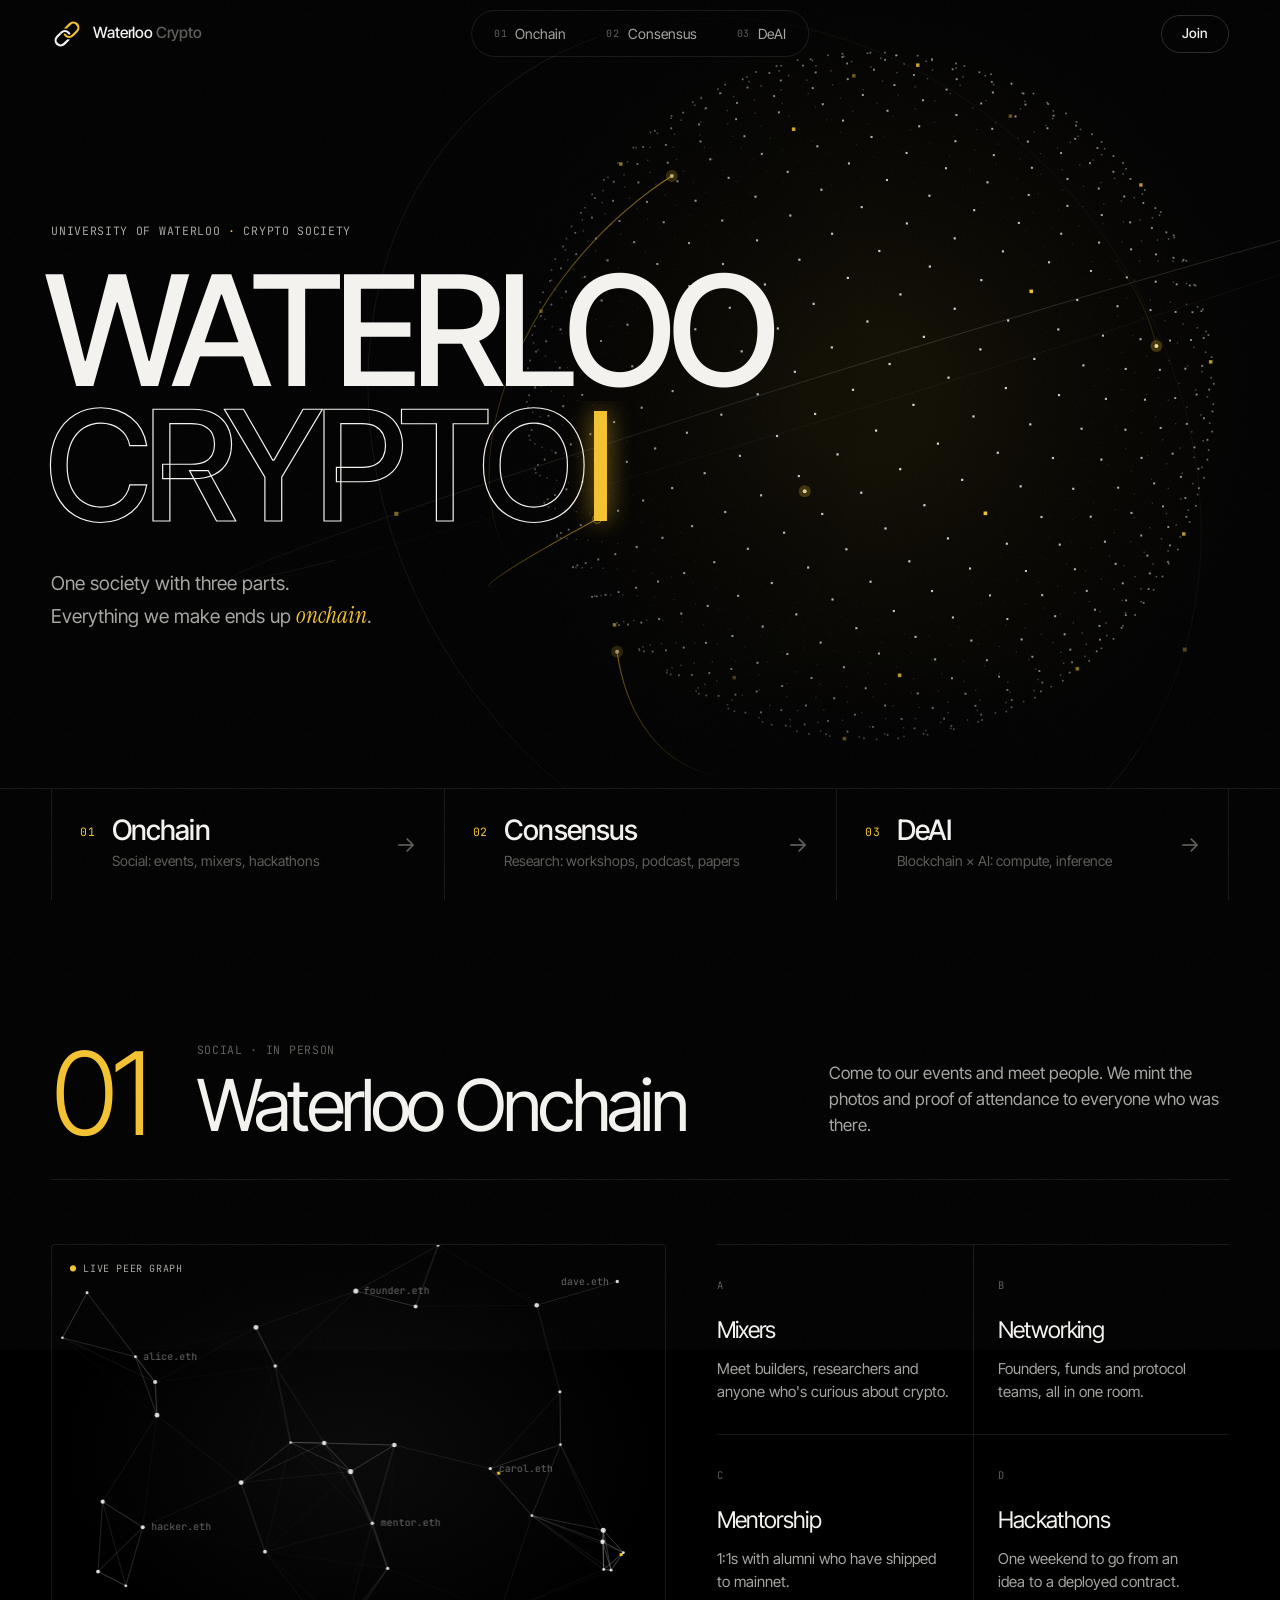
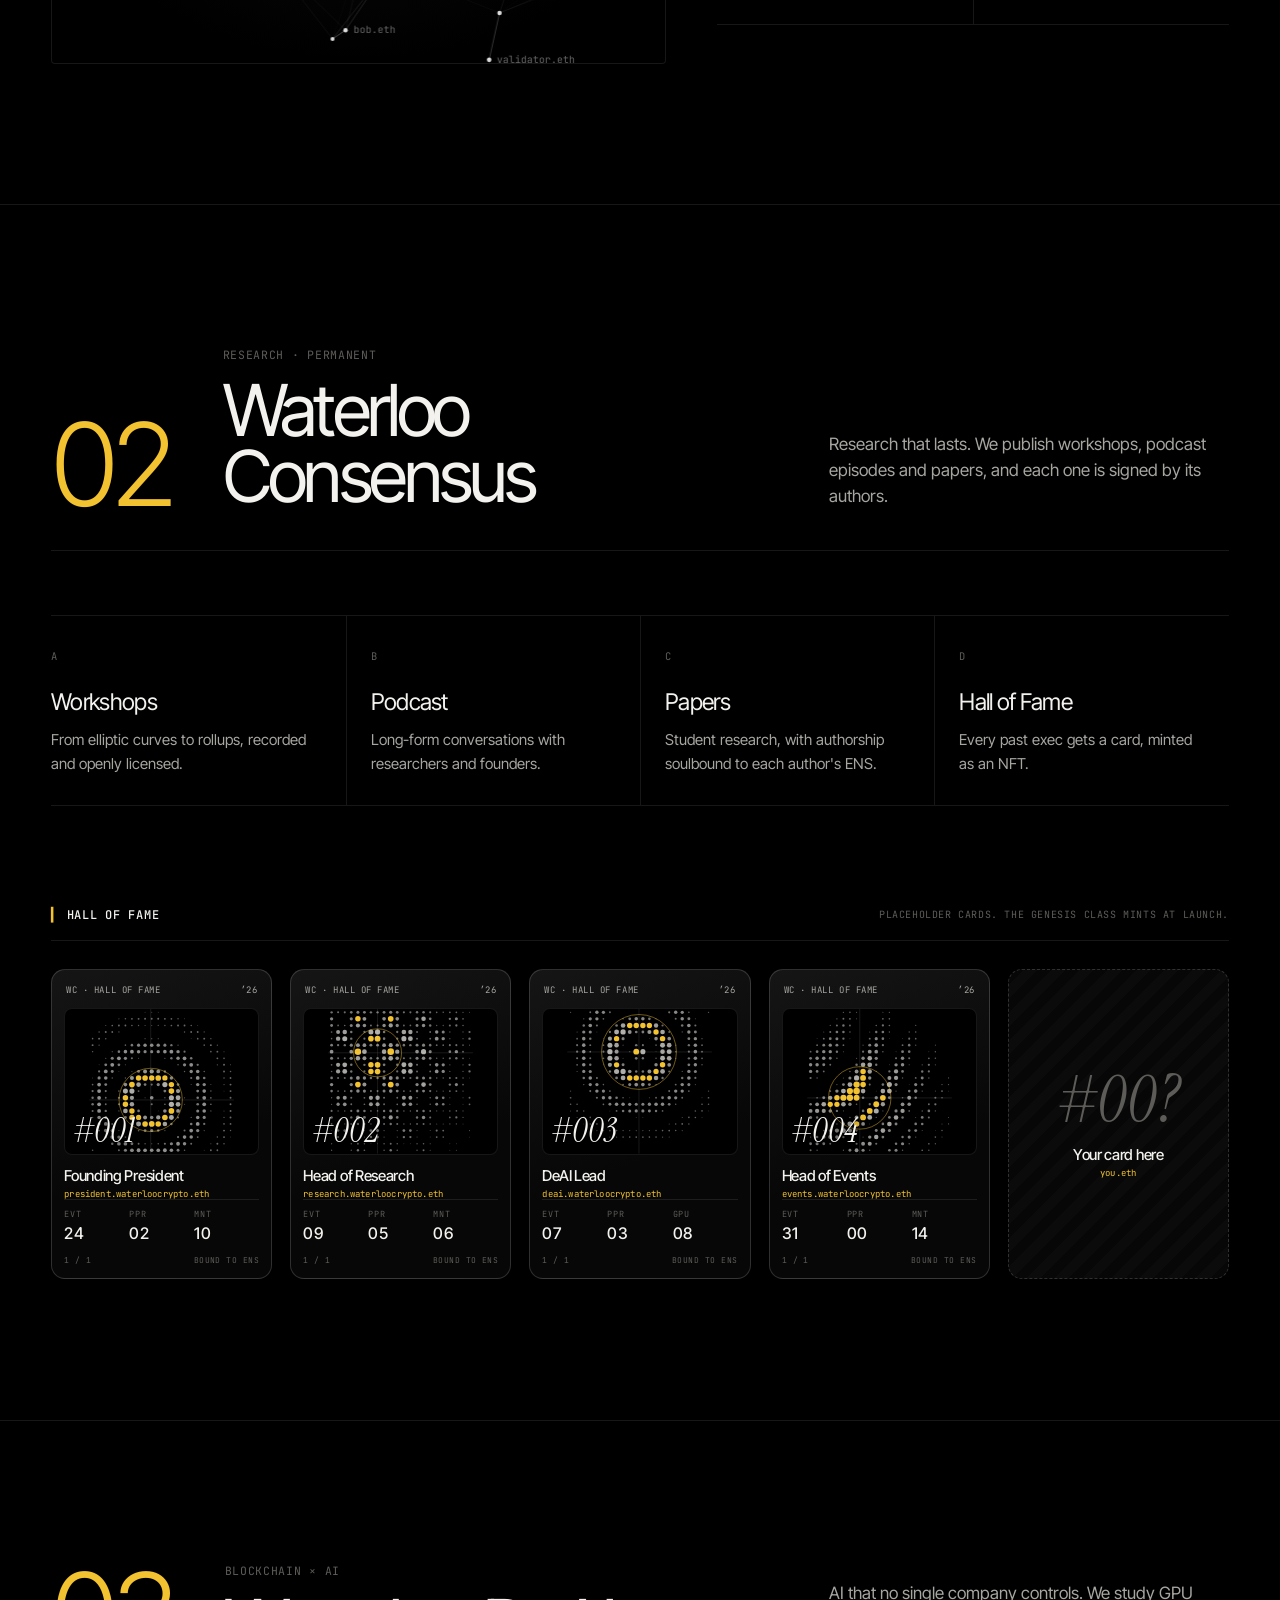
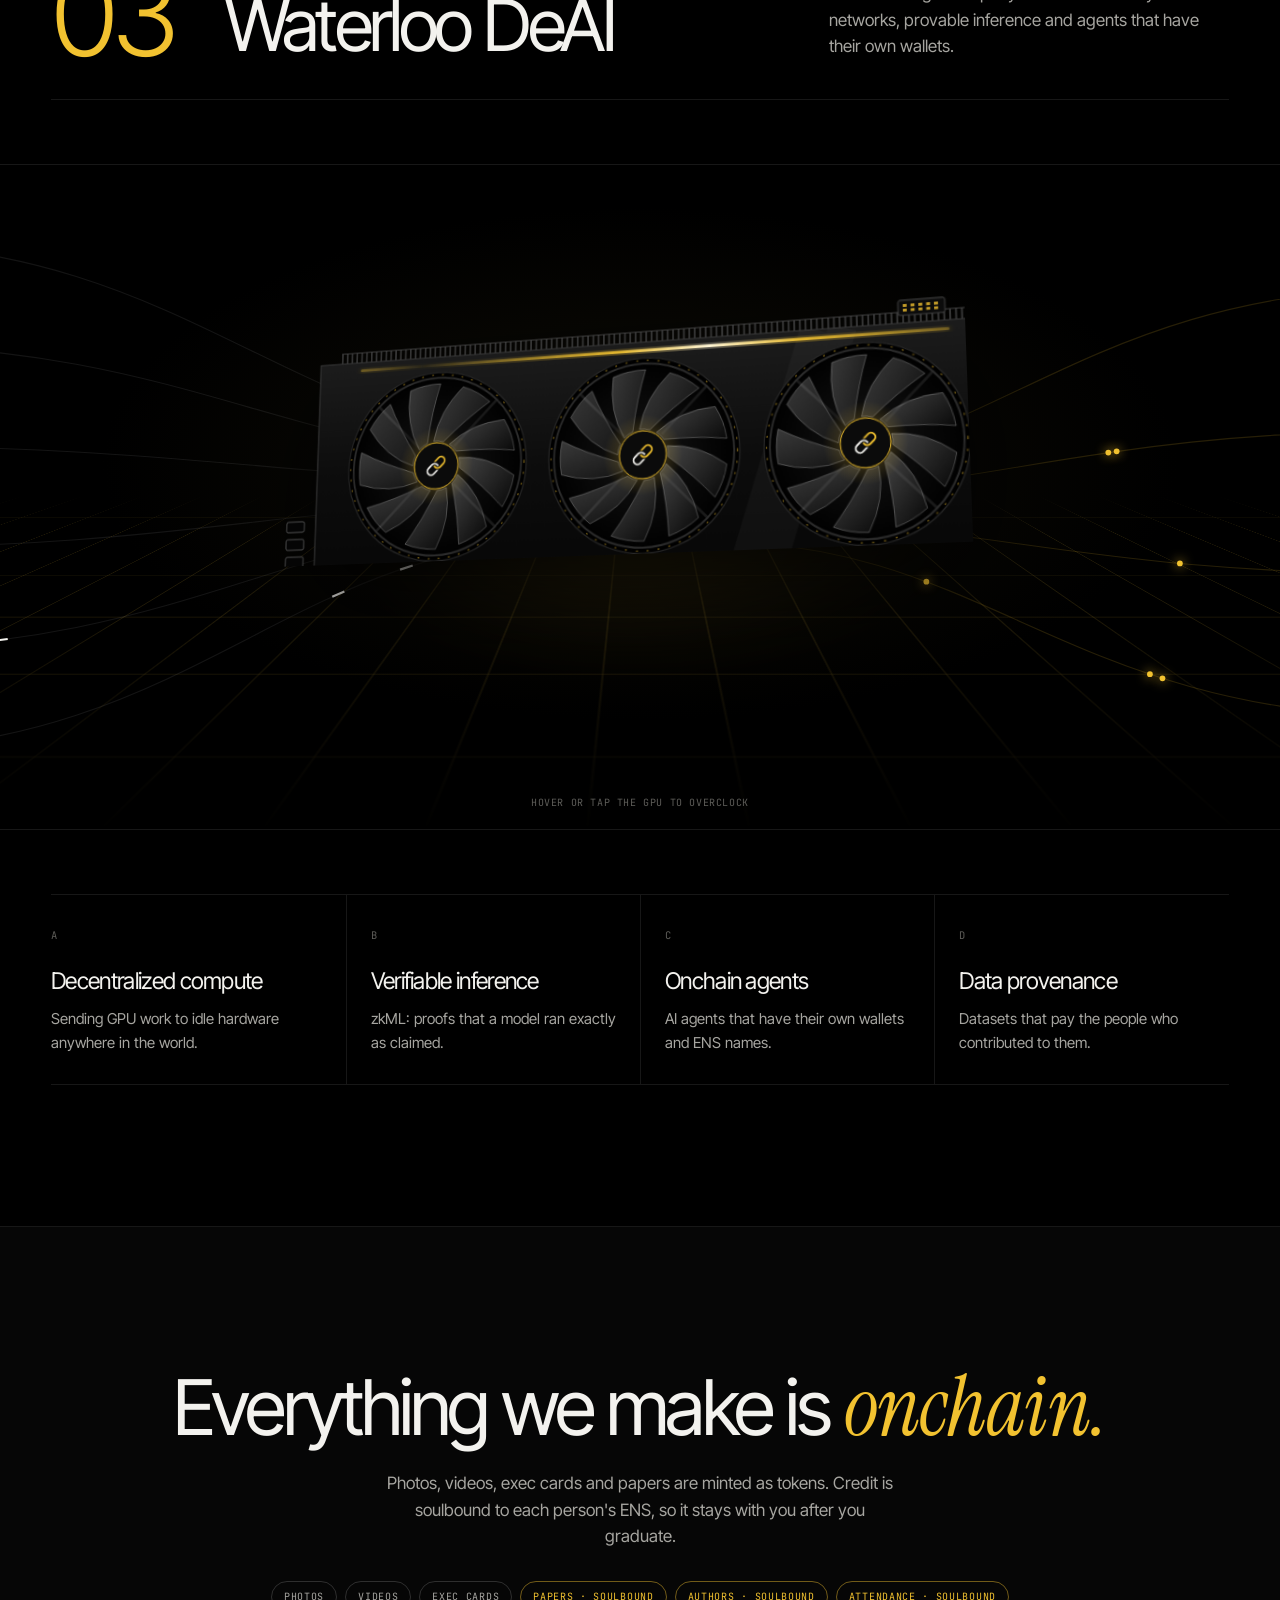
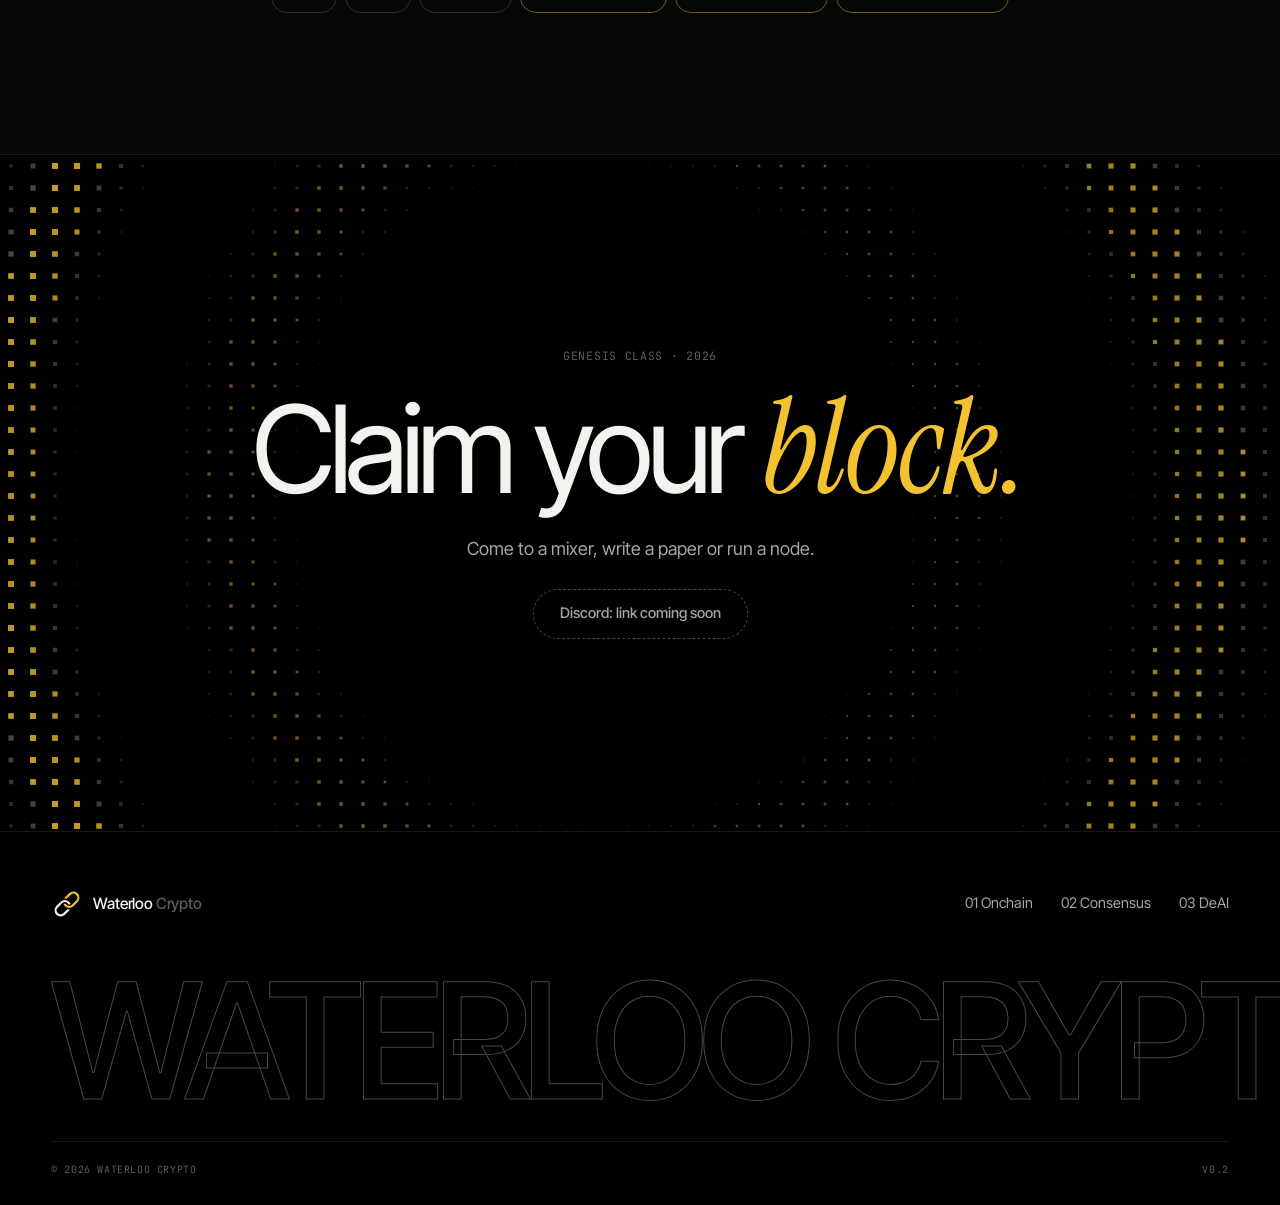
==== commit ab61ec1a: "v0.2: simpler layout, clearer sections, chain logo - Logo is now two interlocking chain links (nav, " ====
--- a/index.html
+++ b/index.html
@@ -4,25 +4,15 @@
   <meta charset="utf-8">
   <meta name="viewport" content="width=device-width, initial-scale=1">
   <title>Waterloo Crypto</title>
-  <meta name="description" content="Waterloo Crypto — the cryptographic society of the University of Waterloo. Onchain (social), Consensus (research), DeAI (blockchain × AI). Everything onchain, soulbound to ENS.">
+  <meta name="description" content="Waterloo Crypto is the crypto society at the University of Waterloo. It has three parts: Onchain (social), Consensus (research) and DeAI (blockchain × AI).">
   <meta name="theme-color" content="#000000">
   <link rel="icon" href="favicon.svg" type="image/svg+xml">
   <link rel="preconnect" href="https://fonts.googleapis.com">
   <link rel="preconnect" href="https://fonts.gstatic.com" crossorigin>
-  <link href="https://fonts.googleapis.com/css2?family=Inter+Tight:ital,wght@0,300;0,400;0,500;0,600;1,400&family=JetBrains+Mono:wght@400;500&family=Instrument+Serif:ital@0;1&display=swap" rel="stylesheet">
+  <link href="https://fonts.googleapis.com/css2?family=Inter+Tight:wght@300;400;500&family=JetBrains+Mono:wght@400;500&family=Instrument+Serif:ital@0;1&display=swap" rel="stylesheet">
   <link rel="stylesheet" href="styles.css">
 </head>
 <body>
-
-  <!-- ============ BOOT ============ -->
-  <div class="boot" id="boot" aria-hidden="true">
-    <div class="boot-inner">
-      <div class="boot-line mono"><span class="gold">&gt;</span> syncing genesis block</div>
-      <div class="boot-hash mono" id="bootHash">0x0000000000000000</div>
-      <div class="boot-bar"><span id="bootBar"></span></div>
-      <div class="boot-pct mono" id="bootPct">000%</div>
-    </div>
-  </div>
 
   <div class="grain" aria-hidden="true"></div>
   <div class="progress" aria-hidden="true"><span id="progress"></span></div>
@@ -31,317 +21,139 @@
   <header class="nav" id="nav">
     <a href="#top" class="brand" aria-label="Waterloo Crypto home">
       <svg class="logo" viewBox="0 0 32 32" aria-hidden="true">
-        <path d="M16 2.2 28 9.1v13.8L16 29.8 4 22.9V9.1Z" fill="none" stroke="currentColor" stroke-width="1.5"/>
-        <path d="M9.2 11.2 12.6 21 16 14.2 19.4 21l3.4-9.8" fill="none" stroke="currentColor" stroke-width="1.6" stroke-linejoin="round" stroke-linecap="round"/>
-        <circle cx="16" cy="2.2" r="1.7" fill="var(--gold)"/>
+        <defs><clipPath id="navLinkClip"><circle cx="16" cy="12" r="4.2"/></clipPath></defs>
+        <g transform="rotate(-45 16 16)" fill="none" stroke-width="2.2">
+          <rect x="2" y="11" width="16" height="10" rx="5" stroke="currentColor"/>
+          <rect x="14" y="11" width="16" height="10" rx="5" stroke="#000" stroke-width="5"/>
+          <rect x="14" y="11" width="16" height="10" rx="5" stroke="#f2c230"/>
+          <g clip-path="url(#navLinkClip)">
+            <rect x="2" y="11" width="16" height="10" rx="5" stroke="#000" stroke-width="5"/>
+            <rect x="2" y="11" width="16" height="10" rx="5" stroke="currentColor"/>
+          </g>
+        </g>
       </svg>
-      <span class="brand-word">Waterloo<b>Crypto</b></span>
+      <span class="brand-word">Waterloo <b>Crypto</b></span>
     </a>
 
-    <nav class="nav-links" id="navLinks" aria-label="Primary">
+    <nav class="nav-links" aria-label="Sections">
       <a href="#onchain" data-nav="onchain"><span class="mono">01</span>Onchain</a>
       <a href="#consensus" data-nav="consensus"><span class="mono">02</span>Consensus</a>
       <a href="#deai" data-nav="deai"><span class="mono">03</span>DeAI</a>
-      <a href="#native" data-nav="native"><span class="mono">04</span>Onchain&nbsp;Native</a>
-      <a href="#roadmap" data-nav="roadmap"><span class="mono">05</span>Roadmap</a>
     </nav>
 
-    <div class="nav-right">
-      <div class="block-ticker mono" title="Ethereum mainnet block height">
-        <span class="pulse-dot"></span>
-        <span class="dim">ETH</span>
-        <span id="blockNum">#——</span>
-      </div>
-      <a href="#join" class="btn btn-ghost btn-sm"><span>Connect .eth</span></a>
-      <button class="menu-btn" id="menuBtn" aria-label="Open menu" aria-expanded="false"><span></span><span></span></button>
-    </div>
+    <a href="#join" class="btn btn-ghost btn-sm nav-join"><span>Join</span></a>
   </header>
 
-  <main id="top">
+  <!-- side rail: where am I? -->
+  <nav class="rail" aria-label="Page sections">
+    <a href="#top" data-nav="top"><span>Home</span></a>
+    <a href="#onchain" data-nav="onchain"><span>01 Onchain</span></a>
+    <a href="#consensus" data-nav="consensus"><span>02 Consensus</span></a>
+    <a href="#deai" data-nav="deai"><span>03 DeAI</span></a>
+    <a href="#join" data-nav="join"><span>Join</span></a>
+  </nav>
+
+  <main>
 
     <!-- ============ HERO ============ -->
-    <section class="hero" id="hero">
+    <section class="hero" id="top">
       <canvas id="globe" class="hero-canvas" aria-hidden="true"></canvas>
       <div class="hero-vignette" aria-hidden="true"></div>
 
       <div class="wrap hero-inner">
-        <div class="hero-eyebrow mono reveal">
-          <span class="bracket">[</span> University of Waterloo <span class="gold">·</span> Cryptographic Society <span class="bracket">]</span>
-        </div>
-
+        <div class="hero-eyebrow mono">University of Waterloo <span class="gold">·</span> Crypto Society</div>
         <h1 class="hero-title">
           <span class="line"><span class="word" data-scramble>Waterloo</span></span>
           <span class="line"><span class="word" data-scramble>Crypto</span><span class="cursor-block" aria-hidden="true"></span></span>
         </h1>
-
-        <p class="hero-sub reveal">
-          One society, three layers: <em>social</em>, <em>research</em> and <em>machine intelligence</em>.
-          Every photo, paper and member card is minted onchain and soulbound to its owner's ENS.
-        </p>
-
-        <div class="hero-cta reveal">
-          <a href="#layers" class="btn btn-solid"><span>Enter the society</span><i class="arrow">→</i></a>
-          <a href="#native" class="btn btn-ghost"><span>Why onchain</span></a>
-        </div>
-      </div>
-
-      <div class="hero-foot wrap mono">
-        <div class="hf-cell hide-sm"><span class="dim">LAT/LON</span> 43.4723° N · 80.5449° W</div>
-        <div class="hf-cell show-sm"><span class="dim">UWATERLOO</span></div>
-        <div class="hf-cell"><span class="dim">GENESIS</span> 2026</div>
-        <div class="hf-cell hide-sm"><span class="dim">LAYERS</span> ONCHAIN · CONSENSUS · DEAI</div>
-        <div class="hf-cell scroll-hint"><span class="dim">SCROLL</span><span class="scroll-line"></span></div>
-      </div>
-    </section>
-
-    <!-- ============ MARQUEE ============ -->
-    <div class="marquee" aria-hidden="true">
-      <div class="marquee-track">
-        <span>Soulbound to ENS</span><i>◆</i><span>Peer-reviewed</span><i>◆</i><span>Minted after the fact</span><i>◆</i><span>Verifiable inference</span><i>◆</i><span>Proof of attendance</span><i>◆</i><span>Content-addressed</span><i>◆</i><span>Permissionless compute</span><i>◆</i><span>Built at Waterloo</span><i>◆</i>
-        <span>Soulbound to ENS</span><i>◆</i><span>Peer-reviewed</span><i>◆</i><span>Minted after the fact</span><i>◆</i><span>Verifiable inference</span><i>◆</i><span>Proof of attendance</span><i>◆</i><span>Content-addressed</span><i>◆</i><span>Permissionless compute</span><i>◆</i><span>Built at Waterloo</span><i>◆</i>
-      </div>
-    </div>
-
-    <!-- ============ LAYERS OVERVIEW ============ -->
-    <section class="section layers" id="layers">
+        <p class="hero-sub">One society with three parts. Everything we make ends up <em>onchain</em>.</p>
+      </div>
+
+      <div class="hero-sections">
+        <div class="wrap hs-grid">
+          <a href="#onchain" class="hs"><span class="mono">01</span><b>Onchain</b><span class="hs-sub">Social: events, mixers, hackathons</span><i>→</i></a>
+          <a href="#consensus" class="hs"><span class="mono">02</span><b>Consensus</b><span class="hs-sub">Research: workshops, podcast, papers</span><i>→</i></a>
+          <a href="#deai" class="hs"><span class="mono">03</span><b>DeAI</b><span class="hs-sub">Blockchain × AI: compute, inference</span><i>→</i></a>
+        </div>
+      </div>
+    </section>
+
+    <!-- ============ 01 ONCHAIN ============ -->
+    <section class="section" id="onchain">
       <div class="wrap">
-        <div class="sec-head reveal">
-          <span class="idx mono">[00]</span>
-          <span class="mono dim">ARCHITECTURE</span>
-          <span class="mono dim push">1 SOCIETY / 3 LAYERS / ∞ BLOCKS</span>
-        </div>
-
-        <h2 class="big-statement reveal">
-          One society.<br><span class="serif">Three layers,</span> <span class="dim-text">each with its own</span><br><span class="dim-text">clock speed.</span>
-        </h2>
-
-        <div class="layer-grid">
-          <a href="#onchain" class="layer-card reveal" style="--d:0">
-            <div class="lc-top mono"><span>[01]</span><span class="dim">SOCIAL · TRANSIENT</span></div>
-            <div class="lc-icon">
-              <svg viewBox="0 0 120 80" aria-hidden="true" class="ic-onchain">
-                <circle cx="46" cy="40" r="24"/><circle cx="74" cy="40" r="24"/>
-                <circle class="ic-dot" cx="60" cy="40" r="3"/>
-              </svg>
-            </div>
-            <h3>Waterloo <b>Onchain</b></h3>
-            <p>Mixers, networking, mentorship and hackathons. You have to be in the room for it. We mint the memories afterwards.</p>
-            <div class="lc-foot mono"><span>MIXERS</span><span>MENTORSHIP</span><span>HACKATHONS</span></div>
-            <span class="lc-arrow">↗</span>
-          </a>
-          <a href="#consensus" class="layer-card reveal" style="--d:1">
-            <div class="lc-top mono"><span>[02]</span><span class="dim">RESEARCH · PERMANENT</span></div>
-            <div class="lc-icon">
-              <svg viewBox="0 0 120 80" aria-hidden="true" class="ic-consensus">
-                <path d="M60 12 88 64H32Z"/>
-                <circle cx="60" cy="12" r="5"/><circle cx="88" cy="64" r="5"/><circle cx="32" cy="64" r="5"/>
-                <circle class="ic-dot" cx="60" cy="47" r="3"/>
-              </svg>
-            </div>
-            <h3>Waterloo <b>Consensus</b></h3>
-            <p>Workshops, a podcast, published papers and a hall of fame. Work that should still be useful in ten years.</p>
-            <div class="lc-foot mono"><span>WORKSHOPS</span><span>PODCAST</span><span>PAPERS</span></div>
-            <span class="lc-arrow">↗</span>
-          </a>
-          <a href="#deai" class="layer-card reveal" style="--d:2">
-            <div class="lc-top mono"><span>[03]</span><span class="dim">BLOCKCHAIN × AI</span></div>
-            <div class="lc-icon">
-              <svg viewBox="0 0 120 80" aria-hidden="true" class="ic-deai">
-                <rect x="38" y="18" width="44" height="44" rx="4"/>
-                <rect x="50" y="30" width="20" height="20" rx="2"/>
-                <path d="M46 18v-8M56 18v-8M64 18v-8M74 18v-8M46 62v8M56 62v8M64 62v8M74 62v8M38 26h-8M38 36h-8M38 44h-8M38 54h-8M82 26h8M82 36h8M82 44h8M82 54h8"/>
-                <circle class="ic-dot" cx="60" cy="40" r="3"/>
-              </svg>
-            </div>
-            <h3>Waterloo <b>DeAI</b></h3>
-            <p>Decentralized compute, verifiable inference and agents that hold their own keys. AI that nobody can switch off.</p>
-            <div class="lc-foot mono"><span>COMPUTE</span><span>zkML</span><span>AGENTS</span></div>
-            <span class="lc-arrow">↗</span>
-          </a>
-        </div>
-      </div>
-    </section>
-
-    <!-- ============ 01 ONCHAIN ============ -->
-    <section class="section division" id="onchain">
+        <header class="s-head reveal">
+          <span class="s-num">01</span>
+          <div>
+            <p class="mono s-tag">Social · In person</p>
+            <h2 data-scramble>Waterloo Onchain</h2>
+          </div>
+          <p class="s-lede">Come to our events and meet people. We mint the photos and proof of attendance to everyone who was there.</p>
+        </header>
+
+        <div class="split">
+          <div class="stage reveal">
+            <canvas id="network" aria-hidden="true"></canvas>
+            <div class="stage-label mono"><span class="gold">●</span> Live peer graph</div>
+          </div>
+          <ul class="items two">
+            <li class="reveal" style="--d:0"><span class="mono">A</span><h3>Mixers</h3><p>Meet builders, researchers and anyone who's curious about crypto.</p></li>
+            <li class="reveal" style="--d:1"><span class="mono">B</span><h3>Networking</h3><p>Founders, funds and protocol teams, all in one room.</p></li>
+            <li class="reveal" style="--d:2"><span class="mono">C</span><h3>Mentorship</h3><p>1:1s with alumni who have shipped to mainnet.</p></li>
+            <li class="reveal" style="--d:3"><span class="mono">D</span><h3>Hackathons</h3><p>One weekend to go from an idea to a deployed contract.</p></li>
+          </ul>
+        </div>
+      </div>
+    </section>
+
+    <!-- ============ 02 CONSENSUS ============ -->
+    <section class="section" id="consensus">
       <div class="wrap">
-        <div class="sec-head reveal">
-          <span class="idx mono">[01]</span>
-          <span class="mono dim">SOCIAL LAYER</span>
-          <span class="mono dim push">BLOCK TIME: ONE EVENING</span>
-        </div>
-
-        <div class="div-title">
-          <h2 class="reveal"><span data-scramble>Waterloo</span> <span class="accent-word" data-scramble>Onchain</span></h2>
-          <p class="div-lede reveal">
-            <span class="serif">Social. Transient. IRL.</span>
-            Things happen in person here: a mixer, an introduction, a 3&nbsp;a.m. debugging session at a hackathon. The event only happens once.
-            Afterwards, the photos and proof of attendance are minted to everyone who was there.
-          </p>
-        </div>
-
-        <div class="onchain-grid">
-          <div class="net-stage reveal">
-            <canvas id="network" aria-hidden="true"></canvas>
-            <div class="stage-label mono tl"><span class="gold">●</span> LIVE PEER GRAPH</div>
-            <div class="stage-label mono br dim" id="peerCount">PEERS 00 · LINKS 00</div>
-            <div class="corner c-tl"></div><div class="corner c-tr"></div><div class="corner c-bl"></div><div class="corner c-br"></div>
-          </div>
-
-          <ol class="offer-list">
-            <li class="offer reveal" style="--d:0">
-              <span class="o-idx mono">01</span>
-              <div><h4>Mixers</h4><p>Builders, researchers and anyone crypto-curious. Show up, meet people, go home with a proof of attendance.</p></div>
-            </li>
-            <li class="offer reveal" style="--d:1">
-              <span class="o-idx mono">02</span>
-              <div><h4>Networking</h4><p>Founders, funds and protocol teams in a room with some of the best engineers in Canada.</p></div>
-            </li>
-            <li class="offer reveal" style="--d:2">
-              <span class="o-idx mono">03</span>
-              <div><h4>Mentorship</h4><p>Get paired with alumni and operators who have shipped to mainnet. Office hours and 1:1s.</p></div>
-            </li>
-            <li class="offer reveal" style="--d:3">
-              <span class="o-idx mono">04</span>
-              <div><h4>Hackathons</h4><p>A weekend to go from nothing to a deployed contract. The winners get minted, and so does everyone else who ships.</p></div>
-            </li>
-          </ol>
-        </div>
-
-        <div class="txlog reveal">
-          <div class="txlog-head">
-            <div class="mono"><span class="gold">▍</span> EVENT LOG <span class="dim">— minted after the fact</span></div>
-            <div class="mono dim hide-sm">PHOTOS · VIDEOS · ATTENDANCE → ERC-721 / SBT</div>
-          </div>
-          <div class="txlog-table" role="table" aria-label="Event log">
-            <div class="tx-row tx-th mono" role="row">
-              <span role="columnheader">TX HASH</span><span role="columnheader">EVENT</span><span role="columnheader" class="hide-sm">TYPE</span><span role="columnheader" class="hide-sm">MINTS</span><span role="columnheader">STATUS</span>
-            </div>
-            <div class="tx-row mono" role="row"><span class="tx-hash" data-hash></span><span>Genesis Mixer</span><span class="hide-sm dim">MIXER</span><span class="hide-sm">PHOTO · POAP</span><span class="st st-pend">SCHEDULED</span></div>
-            <div class="tx-row mono" role="row"><span class="tx-hash" data-hash></span><span>Coffee &amp; Consensus</span><span class="hide-sm dim">NETWORKING</span><span class="hide-sm">POAP</span><span class="st st-pend">SCHEDULED</span></div>
-            <div class="tx-row mono" role="row"><span class="tx-hash" data-hash></span><span>Validators &amp; Founders Night</span><span class="hide-sm dim">NETWORKING</span><span class="hide-sm">PHOTO · VIDEO</span><span class="st st-pend">SCHEDULED</span></div>
-            <div class="tx-row mono" role="row"><span class="tx-hash" data-hash></span><span>Office Hours: Mainnet Operators</span><span class="hide-sm dim">MENTORSHIP</span><span class="hide-sm">SBT</span><span class="st st-draft">DRAFT</span></div>
-            <div class="tx-row mono" role="row"><span class="tx-hash" data-hash></span><span>Waterloo Onchain Hackathon</span><span class="hide-sm dim">HACKATHON</span><span class="hide-sm">PHOTO · VIDEO · SBT</span><span class="st st-draft">DRAFT</span></div>
-          </div>
-        </div>
-      </div>
-    </section>
-
-    <!-- ============ 02 CONSENSUS ============ -->
-    <section class="section division" id="consensus">
-      <div class="wrap">
-        <div class="sec-head reveal">
-          <span class="idx mono">[02]</span>
-          <span class="mono dim">RESEARCH LAYER</span>
-          <span class="mono dim push">BLOCK TIME: FOREVER</span>
-        </div>
-
-        <div class="div-title">
-          <h2 class="reveal"><span data-scramble>Waterloo</span> <span class="accent-word" data-scramble>Consensus</span></h2>
-          <p class="div-lede reveal">
-            <span class="serif">Research. Academic. Built to outlast us.</span>
-            Workshops, recorded talks, a podcast and published papers, all content-addressed and signed by their authors.
-            Members graduate, but their work stays on the chain.
-          </p>
-        </div>
-
-        <div class="consensus-grid">
-          <ol class="offer-list">
-            <li class="offer reveal" style="--d:0">
-              <span class="o-idx mono">01</span>
-              <div><h4>Workshops</h4><p>From elliptic curves to rollup design. Each session is recorded, versioned and published under an open license.</p></div>
-            </li>
-            <li class="offer reveal" style="--d:1">
-              <span class="o-idx mono">02</span>
-              <div>
-                <h4>Podcast <span class="tag mono">EP.00 SOON</span></h4>
-                <p>Long-form conversations with researchers, founders and alumni. Every episode is pinned to IPFS.</p>
-                <div class="wave" aria-hidden="true"></div>
-              </div>
-            </li>
-            <li class="offer reveal" style="--d:2">
-              <span class="o-idx mono">03</span>
-              <div><h4>Published Papers</h4><p>Student research, reviewed by peers. Authorship is soulbound to each author's ENS, so credit can't be taken away.</p></div>
-            </li>
-            <li class="offer reveal" style="--d:3">
-              <span class="o-idx mono">04</span>
-              <div><h4>Hall of Fame</h4><p>Every past exec gets a card, minted as an NFT and held in their wallet for good.</p></div>
-            </li>
-          </ol>
-
-          <div class="merkle-stage reveal">
-            <svg id="merkle" viewBox="0 0 600 380" aria-hidden="true"></svg>
-            <div class="stage-label mono tl"><span class="gold">●</span> KNOWLEDGE ROOT</div>
-            <div class="stage-label mono br dim">EVERY WORK A LEAF</div>
-            <div class="corner c-tl"></div><div class="corner c-tr"></div><div class="corner c-bl"></div><div class="corner c-br"></div>
-          </div>
-        </div>
-
-        <!-- Papers -->
-        <div class="papers reveal">
-          <div class="sub-head">
-            <h3 class="mono"><span class="gold">▍</span> PUBLICATIONS</h3>
-            <span class="mono dim">AUTHORS SOULBOUND · ERC-5192</span>
-          </div>
-          <a class="paper" href="#consensus">
-            <span class="p-id mono">WC-2026-001</span>
-            <span class="p-title">Sequencer Economics: MEV, Ordering Fairness and the Rollup Endgame</span>
-            <span class="p-auth mono dim">research.waterloocrypto.eth +2</span>
-            <span class="p-st mono">FORTHCOMING</span>
-          </a>
-          <a class="paper" href="#consensus">
-            <span class="p-id mono">WC-2026-002</span>
-            <span class="p-title">Proof of Inference: A Survey of zkML and Optimistic Verification</span>
-            <span class="p-auth mono dim">deai.waterloocrypto.eth +1</span>
-            <span class="p-st mono">FORTHCOMING</span>
-          </a>
-          <a class="paper" href="#consensus">
-            <span class="p-id mono">WC-2026-003</span>
-            <span class="p-title">BFT for Undergraduates: Consensus Under Partial Synchrony, From First Principles</span>
-            <span class="p-auth mono dim">president.waterloocrypto.eth</span>
-            <span class="p-st mono">IN REVIEW</span>
-          </a>
-        </div>
-
-        <!-- Hall of fame -->
+        <header class="s-head reveal">
+          <span class="s-num">02</span>
+          <div>
+            <p class="mono s-tag">Research · Permanent</p>
+            <h2 data-scramble>Waterloo Consensus</h2>
+          </div>
+          <p class="s-lede">Research that lasts. We publish workshops, podcast episodes and papers, and each one is signed by its authors.</p>
+        </header>
+
+        <ul class="items four">
+          <li class="reveal" style="--d:0"><span class="mono">A</span><h3>Workshops</h3><p>From elliptic curves to rollups, recorded and openly licensed.</p></li>
+          <li class="reveal" style="--d:1"><span class="mono">B</span><h3>Podcast</h3><p>Long-form conversations with researchers and founders.</p></li>
+          <li class="reveal" style="--d:2"><span class="mono">C</span><h3>Papers</h3><p>Student research, with authorship soulbound to each author's ENS.</p></li>
+          <li class="reveal" style="--d:3"><span class="mono">D</span><h3>Hall of Fame</h3><p>Every past exec gets a card, minted as an NFT.</p></li>
+        </ul>
+
         <div class="hof">
           <div class="sub-head reveal">
-            <h3 class="mono"><span class="gold">▍</span> HALL OF FAME</h3>
-            <span class="mono dim">PAST EXEC CARDS · ONE OF ONE · BOUND TO ENS</span>
+            <h3 class="mono"><span class="gold">▍</span> Hall of Fame</h3>
+            <span class="mono dim">Placeholder cards. The genesis class mints at launch.</span>
           </div>
           <div class="cards" id="cards"></div>
-          <p class="fine mono dim reveal">These are placeholder cards. The genesis class mints at launch.</p>
         </div>
       </div>
     </section>
 
     <!-- ============ 03 DEAI ============ -->
-    <section class="section division" id="deai">
+    <section class="section" id="deai">
       <div class="wrap">
-        <div class="sec-head reveal">
-          <span class="idx mono">[03]</span>
-          <span class="mono dim">INTELLIGENCE LAYER</span>
-          <span class="mono dim push">BLOCK TIME: ONE FORWARD PASS</span>
-        </div>
-
-        <div class="div-title">
-          <h2 class="reveal"><span data-scramble>Waterloo</span> <span class="accent-word" data-scramble>DeAI</span></h2>
-          <p class="div-lede reveal">
-            <span class="serif">Blockchain × AI. Intelligence without a landlord.</span>
-            We research and build decentralized AI: permissionless GPU markets, inference you can verify with cryptographic proofs,
-            and autonomous agents that have their own wallets and ENS names.
-          </p>
-        </div>
-      </div>
-
-      <!-- GPU STAGE -->
+        <header class="s-head reveal">
+          <span class="s-num">03</span>
+          <div>
+            <p class="mono s-tag">Blockchain × AI</p>
+            <h2 data-scramble>Waterloo DeAI</h2>
+          </div>
+          <p class="s-lede">AI that no single company controls. We study GPU networks, provable inference and agents that have their own wallets.</p>
+        </header>
+      </div>
+
       <div class="gpu-stage reveal" id="gpuStage">
         <div class="gpu-floor" aria-hidden="true"></div>
         <svg class="gpu-streams" id="gpuStreams" viewBox="0 0 1400 600" preserveAspectRatio="xMidYMid slice" aria-hidden="true"></svg>
 
         <div class="gpu-wrap" id="gpuWrap">
           <div class="gpu-glow" aria-hidden="true"></div>
-          <svg class="gpu" id="gpu" viewBox="0 0 900 400" role="img" aria-label="Animated GPU with spinning fans processing inference jobs">
+          <svg class="gpu" id="gpu" viewBox="0 0 900 400" role="img" aria-label="Animated GPU with spinning fans">
             <defs>
               <linearGradient id="gShroud" x1="0" y1="0" x2="0" y2="1">
                 <stop offset="0" stop-color="#1c1c1c"/><stop offset=".5" stop-color="#0d0d0d"/><stop offset="1" stop-color="#070707"/>
@@ -372,67 +184,43 @@
               <filter id="fGlow" x="-50%" y="-50%" width="200%" height="200%">
                 <feGaussianBlur stdDeviation="3" result="b"/><feMerge><feMergeNode in="b"/><feMergeNode in="SourceGraphic"/></feMerge>
               </filter>
-              <pattern id="pFins" width="6" height="10" patternUnits="userSpaceOnUse">
-                <rect width="2" height="10" fill="#3a3a3a"/>
-              </pattern>
-              <pattern id="pVent" width="10" height="6" patternUnits="userSpaceOnUse">
-                <rect width="6" height="2" rx="1" fill="#000"/>
-              </pattern>
+              <pattern id="pFins" width="6" height="10" patternUnits="userSpaceOnUse"><rect width="2" height="10" fill="#3a3a3a"/></pattern>
+              <pattern id="pVent" width="10" height="6" patternUnits="userSpaceOnUse"><rect width="6" height="2" rx="1" fill="#000"/></pattern>
               <clipPath id="cShroud"><path d="M70 52H818l34 30v196l-26 26H70Z"/></clipPath>
             </defs>
 
-            <!-- power cables -->
             <g class="cables" fill="none">
-              <path id="cab1" d="M742 34 C742 -10, 800 -20, 900 -40" stroke="#1d1d1d" stroke-width="7"/>
-              <path id="cab2" d="M762 34 C762 0, 820 -8, 910 -18" stroke="#1d1d1d" stroke-width="7"/>
+              <path d="M742 34 C742 -10, 800 -20, 900 -40" stroke="#1d1d1d" stroke-width="7"/>
+              <path d="M762 34 C762 0, 820 -8, 910 -18" stroke="#1d1d1d" stroke-width="7"/>
               <path d="M742 34 C742 -10, 800 -20, 900 -40" class="cable-flow"/>
               <path d="M762 34 C762 0, 820 -8, 910 -18" class="cable-flow" style="animation-delay:-.7s"/>
             </g>
-
-            <!-- heatsink fins top -->
             <rect x="96" y="40" width="700" height="14" fill="url(#pFins)" opacity=".9"/>
             <rect x="96" y="40" width="700" height="1" fill="#444"/>
-
-            <!-- power connector -->
             <rect x="728" y="28" width="48" height="16" rx="2" fill="#0c0c0c" stroke="#444"/>
             <g fill="#F2C230" opacity=".8">
               <rect x="733" y="32" width="4" height="3"/><rect x="741" y="32" width="4" height="3"/><rect x="749" y="32" width="4" height="3"/><rect x="757" y="32" width="4" height="3"/><rect x="765" y="32" width="4" height="3"/>
               <rect x="733" y="37" width="4" height="3"/><rect x="741" y="37" width="4" height="3"/><rect x="749" y="37" width="4" height="3"/><rect x="757" y="37" width="4" height="3"/><rect x="765" y="37" width="4" height="3"/>
             </g>
-
-            <!-- IO bracket -->
             <path d="M28 30h34v308H28z" fill="#131313" stroke="#3b3b3b"/>
             <path d="M22 30h46v10H22z" fill="#1a1a1a" stroke="#3b3b3b"/>
             <rect x="36" y="56" width="18" height="160" fill="url(#pVent)" opacity=".9"/>
             <g fill="#050505" stroke="#555">
               <rect x="34" y="232" width="22" height="12" rx="2"/><rect x="34" y="252" width="22" height="12" rx="2"/><rect x="34" y="272" width="22" height="12" rx="2"/><rect x="34" y="292" width="22" height="14" rx="3"/>
             </g>
-
-            <!-- PCB -->
             <rect x="62" y="296" width="800" height="16" fill="#0a0a0a" stroke="#2a2a2a"/>
             <path d="M90 304h120M230 304h40l8-5h60M600 304h100l6 4h80" stroke="#F2C230" stroke-opacity=".35" stroke-width="1" fill="none"/>
-
-            <!-- PCIe gold fingers -->
             <g id="fingers"></g>
-
-            <!-- shroud -->
             <path d="M70 52H818l34 30v196l-26 26H70Z" fill="url(#gShroud)" stroke="#3a3a3a" stroke-width="1.2"/>
             <g clip-path="url(#cShroud)">
               <path d="M70 52H818" stroke="url(#gEdge)" stroke-width="2"/>
               <path d="M560 304 640 52M590 304 670 52" stroke="#fff" stroke-opacity=".03" stroke-width="30"/>
             </g>
-            <!-- rgb strip -->
             <rect x="120" y="60" width="660" height="3" rx="1.5" fill="url(#gRgb)" filter="url(#fGlow)"/>
-            <!-- chamfer accents -->
             <path d="M818 52l34 30" stroke="#F2C230" stroke-width="1.5" opacity=".8"/>
             <path d="M852 278l-26 26" stroke="#F2C230" stroke-width="1.5" opacity=".8"/>
-            <!-- rear fins -->
             <rect x="852" y="96" width="14" height="170" fill="url(#pFins)" opacity=".7"/>
-
-            <!-- fans get injected here -->
             <g id="fans"></g>
-
-            <!-- shroud text -->
             <text x="92" y="290" class="gpu-text">WATERLOO DeAI · COMPUTE UNIT 01</text>
             <text x="806" y="290" class="gpu-text" text-anchor="end">TENSOR CORES · 80 GB</text>
             <g class="leds">
@@ -440,116 +228,26 @@
             </g>
           </svg>
         </div>
-
-        <!-- HUD readouts -->
-        <div class="hud hud-tl mono">
-          <div class="hud-k">GPU UTIL</div><div class="hud-v"><span id="hUtil">97</span><small>%</small></div>
-          <div class="hud-bar"><span id="hUtilBar"></span></div>
-        </div>
-        <div class="hud hud-tr mono">
-          <div class="hud-k">THROUGHPUT</div><div class="hud-v"><span id="hTok">1,284</span><small>tok/s</small></div>
-          <div class="spark" id="spark"></div>
-        </div>
-        <div class="hud hud-bl mono">
-          <div class="hud-k">VRAM</div><div class="hud-v"><span id="hVram">71.2</span><small>/ 80 GB</small></div>
-          <div class="hud-k" style="margin-top:.6rem">TEMP</div><div class="hud-v sm"><span id="hTemp">64</span><small>°C</small></div>
-        </div>
-        <div class="hud hud-br mono">
-          <div class="hud-k">PROOFS VERIFIED</div><div class="hud-v"><span id="hProofs">0</span></div>
-          <div class="hud-k" style="margin-top:.6rem">NODES</div><div class="hud-v sm"><span id="hNodes">128</span><small>online</small></div>
-        </div>
-        <div class="stage-caption mono dim">Hover or tap the card to overclock. Simulated telemetry.</div>
+        <div class="stage-caption mono dim">Hover or tap the GPU to overclock</div>
       </div>
 
       <div class="wrap">
-        <div class="tracks">
-          <div class="sub-head reveal">
-            <h3 class="mono"><span class="gold">▍</span> RESEARCH TRACKS</h3>
-            <span class="mono dim">OPEN TO ALL MEMBERS</span>
-          </div>
-          <div class="track-grid">
-            <article class="track reveal" style="--d:0"><span class="t-idx mono">T/01</span><h4>Decentralized Compute</h4><p>Markets that route GPU work to idle hardware anywhere in the world, and how you price a FLOP without a middleman.</p><span class="t-kw mono">DePIN · SCHEDULING · PRICING</span></article>
-            <article class="track reveal" style="--d:1"><span class="t-idx mono">T/02</span><h4>Verifiable Inference</h4><p>zkML and optimistic proofs that a model ran exactly as claimed, so you're trusting math instead of an API.</p><span class="t-kw mono">zkML · opML · TEEs</span></article>
-            <article class="track reveal" style="--d:2"><span class="t-idx mono">T/03</span><h4>Onchain Agents</h4><p>Autonomous agents with their own wallets, budgets and ENS names. What happens when software can own and spend money?</p><span class="t-kw mono">AGENTS · INTENTS · ACCOUNT ABSTRACTION</span></article>
-            <article class="track reveal" style="--d:3"><span class="t-idx mono">T/04</span><h4>Data Provenance</h4><p>Content-addressed datasets, plus attribution that pays the people who contributed the data, all recorded onchain.</p><span class="t-kw mono">IPFS · ATTESTATIONS · ROYALTIES</span></article>
-            <article class="track reveal" style="--d:4"><span class="t-idx mono">T/05</span><h4>Swarm Training</h4><p>Training runs coordinated across nodes that don't trust each other. Bad gradients get slashed, honest ones get paid.</p><span class="t-kw mono">FEDERATED · CRYPTOECONOMICS</span></article>
-            <article class="track reveal" style="--d:5"><span class="t-idx mono">T/06</span><h4>Model Ownership</h4><p>Tokenized weights, licenses enforced onchain, and open models governed by the people who use them.</p><span class="t-kw mono">GOVERNANCE · LICENSING</span></article>
-          </div>
-        </div>
-
-        <div class="terminal reveal">
-          <div class="term-bar mono">
-            <span class="dots"><i></i><i></i><i></i></span>
-            <span class="dim">deai-node-01 ~ tail -f jobs.log</span>
-            <span class="gold push">● STREAMING</span>
-          </div>
-          <pre class="term-body mono" id="term" aria-live="off"></pre>
-        </div>
-      </div>
-    </section>
-
-    <!-- ============ 04 ONCHAIN NATIVE ============ -->
-    <section class="section native" id="native">
-      <div class="wrap">
-        <div class="sec-head reveal">
-          <span class="idx mono">[04]</span>
-          <span class="mono dim">PROTOCOL</span>
-          <span class="mono dim push">EVERYTHING IS A TOKEN</span>
-        </div>
-
-        <div class="native-grid">
-          <div>
-            <h2 class="big-statement reveal">Web3 native,<br><span class="serif">all the way</span> <span class="dim-text">down.</span></h2>
-            <p class="native-lede reveal">
-              Photos, videos, exec baseball cards, papers, publishers and authors are all tokens. Anything that proves who did the work
-              is soulbound to that person's ENS. Your membership is an address, and a profile is just what that address holds.
-            </p>
-
-            <div class="asset-grid">
-              <div class="asset reveal" style="--d:0"><span class="a-k mono">PHOTOS</span><span class="a-v mono">ERC-721</span></div>
-              <div class="asset reveal" style="--d:1"><span class="a-k mono">VIDEOS</span><span class="a-v mono">ERC-721 · IPFS</span></div>
-              <div class="asset reveal" style="--d:2"><span class="a-k mono">EXEC CARDS</span><span class="a-v mono">ERC-721</span></div>
-              <div class="asset reveal" style="--d:3"><span class="a-k mono">PAPERS</span><span class="a-v mono gold">SOULBOUND</span></div>
-              <div class="asset reveal" style="--d:4"><span class="a-k mono">AUTHORS</span><span class="a-v mono gold">SOULBOUND</span></div>
-              <div class="asset reveal" style="--d:5"><span class="a-k mono">ATTENDANCE</span><span class="a-v mono gold">SOULBOUND</span></div>
-            </div>
-          </div>
-
-          <div class="resolver reveal">
-            <div class="term-bar mono">
-              <span class="dots"><i></i><i></i><i></i></span>
-              <span class="dim">ens resolve</span>
-              <span class="push dim">mainnet</span>
-            </div>
-            <div class="resolver-body mono">
-              <div class="rs-line"><span class="gold">&gt;</span> resolve <span id="ensName" class="ens-name"></span><span class="caret"></span></div>
-              <div class="rs-addr" id="ensAddr">&nbsp;</div>
-              <div class="rs-list" id="ensList"></div>
-            </div>
-            <div class="resolver-foot mono dim">Example output. Wallet sign-in comes in v0.2.</div>
-          </div>
-        </div>
-      </div>
-    </section>
-
-    <!-- ============ 05 ROADMAP ============ -->
-    <section class="section roadmap" id="roadmap">
-      <div class="wrap">
-        <div class="sec-head reveal">
-          <span class="idx mono">[05]</span>
-          <span class="mono dim">ROADMAP</span>
-          <span class="mono dim push">WE HAVE FIVE YEARS</span>
-        </div>
-        <h2 class="big-statement reveal">Shipped in versions.<br><span class="serif">Vibe-coded</span> <span class="dim-text">block by block.</span></h2>
-
-        <div class="timeline">
-          <div class="tl-rail" aria-hidden="true"><span id="tlFill"></span></div>
-          <div class="tl-item live reveal" style="--d:0"><span class="tl-node"></span><span class="tl-v mono">v0.1</span><h4>Landing</h4><p>This page: titles, three layers and the vibe.</p><span class="tl-st mono">● LIVE</span></div>
-          <div class="tl-item reveal" style="--d:1"><span class="tl-node"></span><span class="tl-v mono">v0.2</span><h4>Sign in with Ethereum</h4><p>ENS-native membership. Your wallet address is your profile.</p><span class="tl-st mono dim">NEXT</span></div>
-          <div class="tl-item reveal" style="--d:2"><span class="tl-node"></span><span class="tl-v mono">v0.3</span><h4>Event Mints</h4><p>Photos, videos and attendance from every Onchain event, minted to the people who were there.</p><span class="tl-st mono dim">QUEUED</span></div>
-          <div class="tl-item reveal" style="--d:3"><span class="tl-node"></span><span class="tl-v mono">v0.4</span><h4>Papers Onchain</h4><p>A Consensus archive with soulbound authorship and IPFS pinning.</p><span class="tl-st mono dim">QUEUED</span></div>
-          <div class="tl-item reveal" style="--d:4"><span class="tl-node"></span><span class="tl-v mono">v0.5</span><h4>Hall of Fame</h4><p>Exec baseball cards for the genesis class, one of one.</p><span class="tl-st mono dim">QUEUED</span></div>
-          <div class="tl-item reveal" style="--d:5"><span class="tl-node"></span><span class="tl-v mono">v1.0</span><h4>Fully Onchain</h4><p>The site itself served from IPFS via an ENS contenthash. Nothing left to take down.</p><span class="tl-st mono dim">∞</span></div>
+        <ul class="items four">
+          <li class="reveal" style="--d:0"><span class="mono">A</span><h3>Decentralized compute</h3><p>Sending GPU work to idle hardware anywhere in the world.</p></li>
+          <li class="reveal" style="--d:1"><span class="mono">B</span><h3>Verifiable inference</h3><p>zkML: proofs that a model ran exactly as claimed.</p></li>
+          <li class="reveal" style="--d:2"><span class="mono">C</span><h3>Onchain agents</h3><p>AI agents that have their own wallets and ENS names.</p></li>
+          <li class="reveal" style="--d:3"><span class="mono">D</span><h3>Data provenance</h3><p>Datasets that pay the people who contributed to them.</p></li>
+        </ul>
+      </div>
+    </section>
+
+    <!-- ============ ONCHAIN-NATIVE BAND ============ -->
+    <section class="section band">
+      <div class="wrap band-inner reveal">
+        <h2 class="band-title">Everything we make is <span class="serif gold">onchain.</span></h2>
+        <p>Photos, videos, exec cards and papers are minted as tokens. Credit is soulbound to each person's ENS, so it stays with you after you graduate.</p>
+        <div class="chips mono">
+          <span>Photos</span><span>Videos</span><span>Exec cards</span><span class="g">Papers · soulbound</span><span class="g">Authors · soulbound</span><span class="g">Attendance · soulbound</span>
         </div>
       </div>
     </section>
@@ -557,15 +255,11 @@
     <!-- ============ JOIN ============ -->
     <section class="section join" id="join">
       <canvas id="joinCanvas" aria-hidden="true"></canvas>
-      <div class="wrap join-inner">
-        <div class="mono dim reveal">[ GENESIS CLASS · 2026 ]</div>
-        <h2 class="join-title reveal"><span data-scramble>Claim your</span><br><span class="serif gold">block.</span></h2>
-        <p class="reveal">Join the genesis class. Come to a mixer, write a paper or run a node, and get your name onchain before anyone else does.</p>
-        <div class="hero-cta reveal" style="justify-content:center">
-          <a href="#" class="btn btn-solid" aria-disabled="true"><span>Mint membership</span><i class="arrow">→</i></a>
-          <a href="#" class="btn btn-ghost"><span>Join the Discord</span></a>
-        </div>
-        <div class="mono dim fine reveal">Membership mint opens in v0.2</div>
+      <div class="wrap join-inner reveal">
+        <div class="mono dim">Genesis class · 2026</div>
+        <h2 class="join-title">Claim your <span class="serif gold">block.</span></h2>
+        <p>Come to a mixer, write a paper or run a node.</p>
+        <span class="btn btn-solid is-soon"><span>Discord: link coming soon</span></span>
       </div>
     </section>
   </main>
@@ -573,33 +267,30 @@
   <!-- ============ FOOTER ============ -->
   <footer class="footer">
     <div class="wrap">
-      <div class="foot-grid">
-        <div class="foot-brand">
+      <div class="foot-row">
+        <a href="#top" class="brand" aria-label="Back to top">
           <svg class="logo" viewBox="0 0 32 32" aria-hidden="true">
-            <path d="M16 2.2 28 9.1v13.8L16 29.8 4 22.9V9.1Z" fill="none" stroke="currentColor" stroke-width="1.5"/>
-            <path d="M9.2 11.2 12.6 21 16 14.2 19.4 21l3.4-9.8" fill="none" stroke="currentColor" stroke-width="1.6" stroke-linejoin="round" stroke-linecap="round"/>
-            <circle cx="16" cy="2.2" r="1.7" fill="var(--gold)"/>
+            <defs><clipPath id="footLinkClip"><circle cx="16" cy="12" r="4.2"/></clipPath></defs>
+        <g transform="rotate(-45 16 16)" fill="none" stroke-width="2.2">
+          <rect x="2" y="11" width="16" height="10" rx="5" stroke="currentColor"/>
+          <rect x="14" y="11" width="16" height="10" rx="5" stroke="#000" stroke-width="5"/>
+          <rect x="14" y="11" width="16" height="10" rx="5" stroke="#f2c230"/>
+          <g clip-path="url(#footLinkClip)">
+            <rect x="2" y="11" width="16" height="10" rx="5" stroke="#000" stroke-width="5"/>
+            <rect x="2" y="11" width="16" height="10" rx="5" stroke="currentColor"/>
+          </g>
+        </g>
           </svg>
-          <p class="mono dim">The cryptographic society<br>of the University of Waterloo.</p>
-        </div>
-        <div class="foot-col">
-          <h5 class="mono">LAYERS</h5>
-          <a href="#onchain">Waterloo Onchain</a><a href="#consensus">Waterloo Consensus</a><a href="#deai">Waterloo DeAI</a>
-        </div>
-        <div class="foot-col">
-          <h5 class="mono">PROTOCOL</h5>
-          <a href="#native">Soulbound to ENS</a><a href="#roadmap">Roadmap</a><a href="#consensus">Hall of Fame</a>
-        </div>
-        <div class="foot-col">
-          <h5 class="mono">CONNECT</h5>
-          <a href="#">X / Twitter</a><a href="#">Discord</a><a href="#">Farcaster</a><a href="#">GitHub</a>
-        </div>
+          <span class="brand-word">Waterloo <b>Crypto</b></span>
+        </a>
+        <nav class="foot-links">
+          <a href="#onchain">01 Onchain</a><a href="#consensus">02 Consensus</a><a href="#deai">03 DeAI</a>
+        </nav>
       </div>
       <div class="foot-word" aria-hidden="true">WATERLOO CRYPTO</div>
       <div class="foot-base mono dim">
         <span>© <span id="yr">2026</span> Waterloo Crypto</span>
-        <span class="hide-sm">43.4723° N · 80.5449° W</span>
-        <span>v0.1 · <span class="gold">●</span> block <span id="footBlock">——</span></span>
+        <span>v0.2</span>
       </div>
     </div>
   </footer>
--- a/styles.css
+++ b/styles.css
@@ -1,13 +1,11 @@
 /* =========================================================
-   WATERLOO CRYPTO — v0.1
-   black · gold · cryptographic · academic
+   WATERLOO CRYPTO — v0.2 (simplified)
    ========================================================= */
 
 :root {
   --bg: #000;
   --bg-2: #060606;
   --panel: #0a0a0a;
-  --panel-2: #101010;
   --line: rgba(255, 255, 255, 0.09);
   --line-2: rgba(255, 255, 255, 0.16);
   --line-3: rgba(255, 255, 255, 0.28);
@@ -15,505 +13,250 @@
   --fg-2: #a6a5a0;
   --fg-3: #5d5c58;
   --gold: #f2c230;
-  --gold-2: #ffdf7a;
-  --gold-dim: rgba(242, 194, 48, 0.14);
 
   --sans: "Inter Tight", ui-sans-serif, system-ui, -apple-system, "Segoe UI", sans-serif;
-  --mono: "JetBrains Mono", ui-monospace, "SFMono-Regular", Menlo, Consolas, monospace;
-  --serif: "Instrument Serif", "Iowan Old Style", Georgia, serif;
+  --mono: "JetBrains Mono", ui-monospace, Menlo, Consolas, monospace;
+  --serif: "Instrument Serif", Georgia, serif;
 
   --pad: clamp(20px, 4vw, 56px);
-  --maxw: 1440px;
+  --maxw: 1360px;
   --ease: cubic-bezier(0.16, 1, 0.3, 1);
   --nav-h: 68px;
-
   color-scheme: dark;
 }
 
 *, *::before, *::after { box-sizing: border-box; }
 html { scroll-behavior: smooth; scroll-padding-top: var(--nav-h); }
-body {
-  margin: 0;
-  background: var(--bg);
-  color: var(--fg);
-  font-family: var(--sans);
-  font-size: 16px;
-  line-height: 1.55;
-  -webkit-font-smoothing: antialiased;
-  -moz-osx-font-smoothing: grayscale;
-  overflow-x: hidden;
-}
-body.booting { overflow: hidden; }
+body { margin: 0; background: var(--bg); color: var(--fg); font-family: var(--sans); font-size: 16px; line-height: 1.55; -webkit-font-smoothing: antialiased; overflow-x: hidden; }
 ::selection { background: var(--gold); color: #000; }
 a { color: inherit; text-decoration: none; }
-img, svg, canvas { display: block; max-width: 100%; }
-h1, h2, h3, h4, h5, p { margin: 0; }
-
-.mono { font-family: var(--mono); font-size: 11.5px; letter-spacing: 0.06em; text-transform: uppercase; font-weight: 400; }
+svg, canvas { display: block; max-width: 100%; }
+h1, h2, h3, p { margin: 0; }
+
+.mono { font-family: var(--mono); font-size: 11.5px; letter-spacing: 0.06em; text-transform: uppercase; }
 .serif { font-family: var(--serif); font-style: italic; font-weight: 400; letter-spacing: -0.01em; }
 .dim { color: var(--fg-3); }
-.dim-text { color: var(--fg-3); }
 .gold { color: var(--gold); }
-.push { margin-left: auto; }
 .wrap { width: 100%; max-width: var(--maxw); margin: 0 auto; padding: 0 var(--pad); }
-.fine { font-size: 10.5px; margin-top: 1.25rem; }
-
-/* ---------- grain overlay ---------- */
+
+/* grain */
 .grain {
-  position: fixed; inset: -50%; z-index: 100; pointer-events: none; opacity: 0.07;
+  position: fixed; inset: -50%; z-index: 100; pointer-events: none; opacity: 0.06;
   background-image: url("data:image/svg+xml,%3Csvg xmlns='http://www.w3.org/2000/svg' width='240' height='240'%3E%3Cfilter id='n'%3E%3CfeTurbulence type='fractalNoise' baseFrequency='.9' numOctaves='3' stitchTiles='stitch'/%3E%3CfeColorMatrix values='0 0 0 0 1  0 0 0 0 1  0 0 0 0 1  0 0 0 .55 0'/%3E%3C/filter%3E%3Crect width='100%25' height='100%25' filter='url(%23n)'/%3E%3C/svg%3E");
   animation: grain 1.2s steps(6) infinite;
 }
-@keyframes grain {
-  0% { transform: translate(0, 0); } 20% { transform: translate(-3%, 2%); } 40% { transform: translate(2%, -3%); }
-  60% { transform: translate(-2%, -1%); } 80% { transform: translate(3%, 3%); } 100% { transform: translate(0, 0); }
-}
-
-/* ---------- boot ---------- */
-.boot {
-  position: fixed; inset: 0; z-index: 200; background: #000;
-  display: grid; place-items: center;
-  transition: opacity 0.7s var(--ease), visibility 0.7s;
-  animation: bootFailsafe 0.5s 5s forwards; /* never trap the page if JS fails */
-}
-@keyframes bootFailsafe { to { opacity: 0; visibility: hidden; } }
-.boot.done { opacity: 0; visibility: hidden; }
-.boot-inner { width: min(360px, 80vw); display: grid; gap: 14px; }
-.boot-line { color: var(--fg-2); }
-.boot-hash { color: var(--fg); font-size: 13px; letter-spacing: 0.04em; text-transform: none; }
-.boot-bar { height: 1px; background: var(--line-2); position: relative; overflow: hidden; }
-.boot-bar span { position: absolute; inset: 0; width: 0; background: var(--gold); box-shadow: 0 0 12px var(--gold); }
-.boot-pct { justify-self: end; color: var(--fg-3); }
-
-/* ---------- progress ---------- */
+@keyframes grain { 0% { transform: translate(0, 0); } 33% { transform: translate(-3%, 2%); } 66% { transform: translate(2%, -3%); } 100% { transform: translate(0, 0); } }
+
 .progress { position: fixed; top: 0; left: 0; right: 0; height: 1px; z-index: 60; }
-.progress span { display: block; height: 100%; width: 100%; transform-origin: 0 50%; transform: scaleX(0); background: var(--gold); box-shadow: 0 0 8px var(--gold); }
+.progress span { display: block; height: 100%; transform-origin: 0 50%; transform: scaleX(0); background: var(--gold); box-shadow: 0 0 8px var(--gold); }
 
 /* ---------- nav ---------- */
 .nav {
   position: fixed; top: 0; left: 0; right: 0; z-index: 50; height: var(--nav-h);
-  display: flex; align-items: center; gap: 24px; padding: 0 var(--pad);
-  border-bottom: 1px solid transparent;
-  transition: background 0.4s, border-color 0.4s, backdrop-filter 0.4s;
-}
-.nav.scrolled { background: rgba(0, 0, 0, 0.62); backdrop-filter: blur(14px) saturate(140%); -webkit-backdrop-filter: blur(14px) saturate(140%); border-bottom-color: var(--line); }
-.brand { display: flex; align-items: center; gap: 12px; flex-shrink: 0; }
-.logo { width: 30px; height: 30px; color: var(--fg); }
-.brand:hover .logo { animation: logoSpin 1.2s var(--ease); }
-@keyframes logoSpin { from { transform: rotate(0); } to { transform: rotate(360deg); } }
-.brand-word { font-weight: 500; font-size: 15px; letter-spacing: -0.01em; }
-.brand-word b { font-weight: 500; color: var(--fg-3); margin-left: 4px; }
-
-.nav-links { display: flex; gap: 4px; margin: 0 auto; }
-.nav-links a {
-  position: relative; display: flex; align-items: center; gap: 8px;
-  padding: 8px 14px; font-size: 13.5px; color: var(--fg-2); border-radius: 999px;
-  transition: color 0.25s, background 0.25s;
-}
-.nav-links a .mono { font-size: 9.5px; color: var(--fg-3); transition: color 0.25s; }
-.nav-links a:hover, .nav-links a.active { color: var(--fg); background: rgba(255, 255, 255, 0.05); }
-.nav-links a.active .mono { color: var(--gold); }
-
-.nav-right { display: flex; align-items: center; gap: 14px; }
-.block-ticker { display: flex; align-items: center; gap: 8px; font-size: 10.5px; color: var(--fg-2); padding: 7px 12px; border: 1px solid var(--line); border-radius: 999px; }
-.pulse-dot { width: 6px; height: 6px; border-radius: 50%; background: var(--gold); box-shadow: 0 0 0 0 rgba(242, 194, 48, 0.6); animation: pulse 2s infinite; }
-@keyframes pulse { 0% { box-shadow: 0 0 0 0 rgba(242, 194, 48, 0.55); } 70% { box-shadow: 0 0 0 8px rgba(242, 194, 48, 0); } 100% { box-shadow: 0 0 0 0 rgba(242, 194, 48, 0); } }
-#blockNum.flash { color: var(--gold); }
-
-.menu-btn { display: none; width: 40px; height: 40px; border: 1px solid var(--line-2); border-radius: 50%; background: transparent; cursor: pointer; position: relative; }
-.menu-btn span { position: absolute; left: 12px; right: 12px; height: 1px; background: var(--fg); transition: transform 0.3s var(--ease); }
-.menu-btn span:first-child { top: 16px; } .menu-btn span:last-child { top: 22px; }
-.menu-btn[aria-expanded="true"] span:first-child { transform: translateY(3px) rotate(45deg); }
-.menu-btn[aria-expanded="true"] span:last-child { transform: translateY(-3px) rotate(-45deg); }
-
-/* ---------- buttons ---------- */
-.btn {
-  position: relative; display: inline-flex; align-items: center; gap: 12px;
-  height: 50px; padding: 0 26px; border-radius: 999px; font-size: 14.5px; font-weight: 500;
-  overflow: hidden; isolation: isolate; cursor: pointer;
-  transition: color 0.35s var(--ease), border-color 0.35s, transform 0.35s var(--ease);
-}
-.btn-sm { height: 36px; padding: 0 16px; font-size: 13px; }
-.btn::before { content: ""; position: absolute; inset: 0; z-index: -1; transform: translateY(101%); transition: transform 0.45s var(--ease); border-radius: inherit; }
-.btn:hover::before { transform: translateY(0); }
+  display: flex; align-items: center; justify-content: space-between; gap: 24px; padding: 0 var(--pad);
+  border-bottom: 1px solid transparent; transition: background 0.4s, border-color 0.4s;
+}
+.nav.scrolled { background: rgba(0, 0, 0, 0.7); backdrop-filter: blur(14px); -webkit-backdrop-filter: blur(14px); border-bottom-color: var(--line); }
+.brand { display: flex; align-items: center; gap: 10px; flex-shrink: 0; }
+.logo { width: 32px; height: 32px; color: var(--fg); }
+.brand:hover .logo { animation: logoSwing 1s var(--ease); }
+@keyframes logoSwing { 0% { transform: rotate(0); } 40% { transform: rotate(-18deg); } 70% { transform: rotate(8deg); } 100% { transform: rotate(0); } }
+.brand-word { font-weight: 500; font-size: 15.5px; letter-spacing: -0.01em; }
+.brand-word b { font-weight: 500; color: var(--fg-3); }
+
+.nav-links { position: absolute; left: 50%; transform: translateX(-50%); display: flex; gap: 4px; padding: 4px; border: 1px solid var(--line); border-radius: 999px; background: rgba(0,0,0,.4); }
+.nav-links a { display: flex; align-items: center; gap: 8px; padding: 8px 18px; font-size: 14px; color: var(--fg-2); border-radius: 999px; transition: color 0.25s, background 0.25s; }
+.nav-links a .mono { font-size: 10px; color: var(--fg-3); transition: color 0.25s; }
+.nav-links a:hover { color: var(--fg); }
+.nav-links a.active { color: #000; background: var(--fg); }
+.nav-links a.active .mono { color: #000; opacity: .55; }
+
+/* side rail */
+.rail { position: fixed; right: 22px; top: 50%; transform: translateY(-50%); z-index: 40; display: flex; flex-direction: column; gap: 14px; opacity: 0; transition: opacity .4s; }
+.rail.show { opacity: 1; }
+.rail a { display: flex; align-items: center; justify-content: flex-end; gap: 10px; height: 14px; }
+.rail a::after { content: ""; width: 7px; height: 7px; border-radius: 50%; border: 1px solid var(--fg-3); transition: all .3s var(--ease); }
+.rail a span { font-family: var(--mono); font-size: 10px; letter-spacing: .06em; text-transform: uppercase; color: var(--fg-2); opacity: 0; transform: translateX(6px); transition: all .3s var(--ease); white-space: nowrap; }
+.rail:hover a span, .rail a.active span { opacity: 1; transform: none; }
+.rail a.active span { color: var(--gold); }
+.rail a.active::after { background: var(--gold); border-color: var(--gold); box-shadow: 0 0 10px var(--gold); transform: scale(1.3); }
+
+/* buttons */
+.btn { position: relative; display: inline-flex; align-items: center; gap: 12px; height: 50px; padding: 0 26px; border-radius: 999px; font-size: 14.5px; font-weight: 500; overflow: hidden; isolation: isolate; transition: color .35s var(--ease), border-color .35s; }
+.btn-sm { height: 38px; padding: 0 20px; font-size: 13.5px; }
+.btn::before { content: ""; position: absolute; inset: 0; z-index: -1; transform: translateY(101%); transition: transform .45s var(--ease); }
+.btn:hover::before { transform: none; }
 .btn-solid { background: var(--fg); color: #000; }
 .btn-solid::before { background: var(--gold); }
-.btn-ghost { border: 1px solid var(--line-2); color: var(--fg); }
+.btn-ghost { border: 1px solid var(--line-2); }
 .btn-ghost::before { background: var(--fg); }
 .btn-ghost:hover { color: #000; border-color: var(--fg); }
-.btn .arrow { font-style: normal; transition: transform 0.35s var(--ease); }
-.btn:hover .arrow { transform: translateX(4px); }
-
-/* ---------- reveal ---------- */
-.reveal { opacity: 0; transform: translateY(28px); transition: opacity 1s var(--ease), transform 1s var(--ease); transition-delay: calc(var(--d, 0) * 90ms); }
+.btn.is-soon { background: transparent; color: var(--fg-2); border: 1px dashed var(--line-3); cursor: default; }
+.btn.is-soon::before { display: none; }
+
+/* reveal */
+.reveal { opacity: 0; transform: translateY(24px); transition: opacity 1s var(--ease), transform 1s var(--ease); transition-delay: calc(var(--d, 0) * 90ms); }
 .reveal.in { opacity: 1; transform: none; }
 
 /* ---------- hero ---------- */
-.hero { position: relative; min-height: 100vh; min-height: 100svh; display: flex; flex-direction: column; justify-content: center; overflow: hidden; padding-top: var(--nav-h); }
+.hero { position: relative; min-height: 100vh; min-height: 100svh; display: flex; flex-direction: column; overflow: hidden; padding-top: var(--nav-h); }
 .hero-canvas { position: absolute; inset: 0; width: 100%; height: 100%; }
 .hero-vignette { position: absolute; inset: 0; pointer-events: none; background:
-  radial-gradient(ellipse 70% 60% at 68% 50%, transparent 30%, rgba(0,0,0,.55) 75%, #000 100%),
-  linear-gradient(to right, rgba(0,0,0,.85) 0%, rgba(0,0,0,.35) 45%, transparent 70%),
-  linear-gradient(to top, #000 0%, transparent 22%);
-}
-.hero::before { /* grid */
-  content: ""; position: absolute; inset: 0; pointer-events: none; opacity: 0.5;
-  background-image: linear-gradient(var(--line) 1px, transparent 1px), linear-gradient(90deg, var(--line) 1px, transparent 1px);
-  background-size: 88px 88px; background-position: center center;
-  mask-image: radial-gradient(ellipse 60% 70% at 30% 50%, #000 20%, transparent 70%);
-  -webkit-mask-image: radial-gradient(ellipse 60% 70% at 30% 50%, #000 20%, transparent 70%);
-}
-.hero-inner { position: relative; z-index: 2; }
-.hero-eyebrow { color: var(--fg-2); margin-bottom: 28px; }
-.bracket { color: var(--fg-3); }
-.hero-title {
-  font-weight: 500; font-size: clamp(64px, 12.5vw, 210px); line-height: 0.84; letter-spacing: -0.055em;
-  text-transform: uppercase; margin-left: -0.04em;
-}
+  linear-gradient(to right, rgba(0,0,0,.85) 0%, rgba(0,0,0,.3) 45%, transparent 70%),
+  linear-gradient(to top, #000 0%, transparent 30%); }
+.hero-inner { position: relative; z-index: 2; flex: 1; display: flex; flex-direction: column; justify-content: center; padding-block: 40px; }
+.hero-eyebrow { color: var(--fg-2); margin-bottom: 26px; }
+.hero-title { font-weight: 500; font-size: clamp(64px, 12vw, 196px); line-height: 0.84; letter-spacing: -0.055em; text-transform: uppercase; margin-left: -0.04em; }
 .hero-title .line { display: block; overflow: hidden; padding-bottom: 0.04em; }
 .hero-title .word { display: inline-block; transform: translateY(105%); transition: transform 1.3s var(--ease); }
-.hero-title .line:nth-child(2) .word { transition-delay: 0.12s; color: transparent; -webkit-text-stroke: 1.2px var(--fg); }
+.hero-title .line:nth-child(2) .word { transition-delay: .12s; color: transparent; -webkit-text-stroke: 1.2px var(--fg); }
 body.ready .hero-title .word { transform: none; }
-.cursor-block { display: inline-block; width: 0.09em; height: 0.72em; background: var(--gold); margin-left: 0.08em; vertical-align: baseline; animation: blink 1.05s steps(1) infinite; box-shadow: 0 0 24px rgba(242, 194, 48, 0.6); }
+.cursor-block { display: inline-block; width: 0.09em; height: 0.72em; background: var(--gold); margin-left: 0.08em; animation: blink 1.05s steps(1) infinite; box-shadow: 0 0 24px rgba(242,194,48,.6); }
 @keyframes blink { 50% { opacity: 0; } }
-.hero-sub { max-width: 540px; margin-top: 36px; font-size: clamp(16px, 1.35vw, 19px); color: var(--fg-2); line-height: 1.55; }
-.hero-sub em { font-family: var(--serif); font-size: 1.18em; color: var(--fg); }
-.hero-cta { display: flex; flex-wrap: wrap; gap: 12px; margin-top: 40px; }
-
-.hero-foot {
-  position: absolute; left: 0; right: 0; bottom: 0; z-index: 2; margin: 0 auto;
-  display: flex; gap: 0; border-top: 1px solid var(--line); color: var(--fg-2);
-}
-.hf-cell { padding: 18px 22px 22px 0; margin-right: 22px; display: flex; gap: 10px; align-items: center; font-size: 10.5px; }
-.hf-cell + .hf-cell { padding-left: 22px; border-left: 1px solid var(--line); }
-.show-sm { display: none !important; }
-@media (max-width: 720px) { .show-sm { display: flex !important; } .show-sm + .hf-cell { padding-left: 12px; } .hero-foot .show-sm { padding-left: 0; border-left: 0; } }
-.scroll-hint { margin-left: auto; margin-right: 0; }
-.scroll-line { width: 44px; height: 1px; background: var(--line-2); position: relative; overflow: hidden; }
-.scroll-line::after { content: ""; position: absolute; inset: 0; background: var(--gold); transform: translateX(-100%); animation: scrollLine 2s var(--ease) infinite; }
-@keyframes scrollLine { to { transform: translateX(100%); } }
-
-/* ---------- marquee ---------- */
-.marquee { border-block: 1px solid var(--line); overflow: hidden; padding: 20px 0; background: var(--bg-2); }
-.marquee-track { display: flex; width: max-content; gap: 34px; align-items: center; animation: marquee 48s linear infinite; }
-.marquee span { font-size: clamp(20px, 2.4vw, 32px); font-weight: 400; letter-spacing: -0.02em; white-space: nowrap; }
-.marquee span:nth-child(4n+1) { font-family: var(--serif); font-style: italic; }
-.marquee i { font-style: normal; color: var(--gold); font-size: 12px; }
-@keyframes marquee { to { transform: translateX(-50%); } }
+.hero-sub { margin-top: 32px; font-size: clamp(17px, 1.5vw, 21px); color: var(--fg-2); max-width: 30ch; }
+.hero-sub em { font-family: var(--serif); font-size: 1.2em; color: var(--gold); }
+
+.hero-sections { position: relative; z-index: 2; border-top: 1px solid var(--line); background: linear-gradient(to top, rgba(0,0,0,.85), rgba(0,0,0,.4)); backdrop-filter: blur(6px); -webkit-backdrop-filter: blur(6px); }
+.hs-grid { display: grid; grid-template-columns: repeat(3, 1fr); }
+.hs { position: relative; display: grid; grid-template-columns: auto 1fr auto; column-gap: 16px; align-items: center; padding: 26px 28px 28px; border-left: 1px solid var(--line); transition: background .3s; }
+.hs:last-child { border-right: 1px solid var(--line); }
+.hs::before { content: ""; position: absolute; left: 0; right: 0; top: -1px; height: 1px; background: var(--gold); transform: scaleX(0); transform-origin: left; transition: transform .6s var(--ease); }
+.hs:hover { background: rgba(255,255,255,.035); }
+.hs:hover::before { transform: scaleX(1); }
+.hs .mono { color: var(--gold); grid-row: 1 / span 2; align-self: start; padding-top: 8px; }
+.hs b { font-size: clamp(22px, 2.2vw, 30px); font-weight: 500; letter-spacing: -0.03em; line-height: 1.1; }
+.hs-sub { grid-column: 2; color: var(--fg-3); font-size: 14px; margin-top: 4px; }
+.hs i { grid-column: 3; grid-row: 1 / span 2; font-style: normal; font-size: 22px; color: var(--fg-3); transition: transform .4s var(--ease), color .3s; }
+.hs:hover i { transform: translateX(6px); color: var(--gold); }
 
 /* ---------- sections ---------- */
-.section { position: relative; padding: clamp(96px, 13vw, 180px) 0; border-bottom: 1px solid var(--line); }
-.sec-head { display: flex; align-items: center; gap: 18px; padding-bottom: 18px; border-bottom: 1px solid var(--line); margin-bottom: clamp(48px, 7vw, 96px); }
-.sec-head .idx { color: var(--gold); }
-.big-statement { font-size: clamp(40px, 6.4vw, 104px); font-weight: 400; line-height: 0.98; letter-spacing: -0.045em; }
-.big-statement .serif { letter-spacing: -0.02em; }
-
-/* ---------- layer cards ---------- */
-.layer-grid { display: grid; grid-template-columns: repeat(3, 1fr); margin-top: clamp(56px, 7vw, 100px); border: 1px solid var(--line); }
-.layer-card {
-  position: relative; padding: 28px 28px 32px; min-height: 520px; display: flex; flex-direction: column;
-  border-right: 1px solid var(--line); overflow: hidden; background: transparent; transition: background 0.5s;
-}
-.layer-card:last-child { border-right: 0; }
-.layer-card::before { content: ""; position: absolute; left: 0; right: 0; top: 0; height: 1px; background: var(--gold); transform: scaleX(0); transform-origin: left; transition: transform 0.7s var(--ease); }
-.layer-card:hover { background: var(--panel); }
-.layer-card:hover::before { transform: scaleX(1); }
-.lc-top { display: flex; justify-content: space-between; color: var(--fg-2); }
-.lc-icon { flex: 1; display: grid; place-items: center; padding: 30px 0; }
-.lc-icon svg { width: 72%; max-width: 240px; overflow: visible; }
-.lc-icon svg * { fill: none; stroke: var(--fg-2); stroke-width: 1; vector-effect: non-scaling-stroke; transition: stroke 0.4s; }
-.lc-icon .ic-dot { fill: var(--gold); stroke: none; }
-.layer-card:hover .lc-icon svg * { stroke: var(--fg); }
-.ic-onchain circle:nth-child(1) { animation: venL 5s var(--ease) infinite; }
-.ic-onchain circle:nth-child(2) { animation: venR 5s var(--ease) infinite; }
-@keyframes venL { 0%, 100% { transform: translateX(-6px); } 50% { transform: translateX(4px); } }
-@keyframes venR { 0%, 100% { transform: translateX(6px); } 50% { transform: translateX(-4px); } }
-.ic-consensus { animation: slowSpin 22s linear infinite; transform-origin: 60px 47px; transform-box: view-box; }
-.ic-consensus circle:not(.ic-dot) { animation: nodeBlink 3s infinite; }
-.ic-consensus circle:nth-child(3) { animation-delay: 1s; } .ic-consensus circle:nth-child(4) { animation-delay: 2s; }
-@keyframes nodeBlink { 0%, 60%, 100% { stroke: var(--fg-2); } 30% { stroke: var(--gold); } }
-@keyframes slowSpin { to { transform: rotate(360deg); } }
-.ic-deai path { stroke-dasharray: 4 4; animation: dash 1.4s linear infinite; }
-@keyframes dash { to { stroke-dashoffset: -16; } }
-.ic-dot { animation: dotPulse 2.4s ease-in-out infinite; transform-box: fill-box; transform-origin: center; }
-@keyframes dotPulse { 50% { transform: scale(1.8); opacity: 0.6; } }
-
-.layer-card h3 { font-size: clamp(26px, 2.4vw, 36px); font-weight: 400; letter-spacing: -0.035em; }
-.layer-card h3 b { font-weight: 500; }
-.layer-card p { color: var(--fg-2); margin-top: 12px; max-width: 36ch; }
-.lc-foot { display: flex; gap: 8px; flex-wrap: wrap; margin-top: 24px; }
-.lc-foot span { padding: 5px 9px; border: 1px solid var(--line-2); border-radius: 999px; font-size: 9.5px; color: var(--fg-2); }
-.lc-arrow { position: absolute; right: 26px; bottom: 26px; font-size: 22px; color: var(--fg-3); transition: transform 0.5s var(--ease), color 0.3s; }
-.layer-card:hover .lc-arrow { transform: translate(4px, -4px); color: var(--gold); }
-
-/* ---------- division ---------- */
-.div-title { display: grid; grid-template-columns: 1.25fr 1fr; gap: clamp(32px, 5vw, 80px); align-items: end; margin-bottom: clamp(48px, 7vw, 96px); }
-.div-title h2 { font-size: clamp(52px, 8.4vw, 144px); font-weight: 400; line-height: 0.88; letter-spacing: -0.055em; }
-.accent-word { display: inline-block; font-weight: 500; }
-.div-lede { color: var(--fg-2); font-size: clamp(15.5px, 1.2vw, 17.5px); max-width: 52ch; }
-.div-lede .serif { display: block; color: var(--fg); font-size: 1.7em; line-height: 1.1; margin-bottom: 16px; }
-
-.offer-list { list-style: none; margin: 0; padding: 0; border-top: 1px solid var(--line); }
-.offer { display: grid; grid-template-columns: 56px 1fr; padding: 26px 0; border-bottom: 1px solid var(--line); position: relative; transition: padding 0.5s var(--ease); }
-.offer::after { content: ""; position: absolute; left: 0; bottom: -1px; height: 1px; width: 100%; background: var(--fg); transform: scaleX(0); transform-origin: left; transition: transform 0.7s var(--ease); }
-.offer:hover { padding-left: 10px; }
-.offer:hover::after { transform: scaleX(1); }
-.o-idx { color: var(--fg-3); padding-top: 7px; transition: color 0.3s; }
-.offer:hover .o-idx { color: var(--gold); }
-.offer h4 { font-size: clamp(22px, 2vw, 28px); font-weight: 400; letter-spacing: -0.03em; display: flex; align-items: center; gap: 12px; }
-.offer p { color: var(--fg-2); margin-top: 6px; max-width: 48ch; }
-.tag { font-size: 9px; padding: 4px 8px; border: 1px solid var(--gold); color: var(--gold); border-radius: 999px; }
-
-/* stage boxes */
-.net-stage, .merkle-stage { position: relative; border: 1px solid var(--line); background: radial-gradient(ellipse at 50% 50%, #0b0b0b 0%, #000 70%); min-height: 460px; }
-.net-stage canvas { position: absolute; inset: 0; width: 100%; height: 100%; }
-.stage-label { position: absolute; font-size: 10px; color: var(--fg-2); z-index: 2; }
-.stage-label.tl { top: 16px; left: 18px; } .stage-label.br { bottom: 16px; right: 18px; }
-.corner { position: absolute; width: 12px; height: 12px; border-color: var(--fg-2); border-style: solid; border-width: 0; z-index: 2; }
-.c-tl { top: -1px; left: -1px; border-top-width: 1px; border-left-width: 1px; }
-.c-tr { top: -1px; right: -1px; border-top-width: 1px; border-right-width: 1px; }
-.c-bl { bottom: -1px; left: -1px; border-bottom-width: 1px; border-left-width: 1px; }
-.c-br { bottom: -1px; right: -1px; border-bottom-width: 1px; border-right-width: 1px; }
-
-.onchain-grid { display: grid; grid-template-columns: 1.3fr 1fr; gap: clamp(32px, 4vw, 64px); align-items: stretch; }
-.consensus-grid { display: grid; grid-template-columns: 1fr 1.3fr; gap: clamp(32px, 4vw, 64px); align-items: stretch; }
-
-/* tx log */
-.txlog { margin-top: clamp(64px, 8vw, 110px); border: 1px solid var(--line); }
-.txlog-head { display: flex; justify-content: space-between; padding: 16px 20px; border-bottom: 1px solid var(--line); background: var(--bg-2); }
-.tx-row { display: grid; grid-template-columns: 1.1fr 1.8fr 1fr 1.2fr 0.9fr; gap: 16px; padding: 16px 20px; border-bottom: 1px solid var(--line); font-size: 11.5px; align-items: center; text-transform: none; letter-spacing: 0.02em; transition: background 0.3s; }
-.tx-row:last-child { border-bottom: 0; }
-.tx-row:not(.tx-th):hover { background: rgba(255, 255, 255, 0.025); }
-.tx-row span:nth-child(2) { font-family: var(--sans); font-size: 15px; letter-spacing: -0.01em; color: var(--fg); }
-.tx-th { color: var(--fg-3); font-size: 10px; text-transform: uppercase; letter-spacing: 0.08em; padding-block: 12px; }
-.tx-th span:nth-child(2) { font-family: var(--mono); font-size: 10px; color: var(--fg-3); letter-spacing: 0.08em; }
-.tx-hash { color: var(--gold); }
-.st { justify-self: start; font-size: 9.5px; padding: 4px 8px; border-radius: 999px; border: 1px solid; letter-spacing: 0.08em; }
-.st-pend { color: var(--gold); border-color: rgba(242, 194, 48, 0.4); }
-.st-draft { color: var(--fg-3); border-color: var(--line-2); }
-
-/* merkle */
-#merkle { width: 100%; height: 100%; position: absolute; inset: 0; padding: 48px 20px 40px; }
-.mk-edge { fill: none; stroke: var(--line-2); stroke-width: 1; transition: stroke 0.4s; }
-.mk-edge.hot { stroke: var(--gold); }
-.mk-node rect { fill: #050505; stroke: var(--line-3); stroke-width: 1; transition: stroke 0.4s, fill 0.4s; }
-.mk-node text { font-family: var(--mono); font-size: 10.5px; fill: var(--fg-2); text-anchor: middle; dominant-baseline: central; transition: fill 0.4s; }
-.mk-node.hot rect { stroke: var(--gold); fill: rgba(242, 194, 48, 0.08); }
-.mk-node.hot text { fill: var(--gold); }
-.mk-root rect { stroke: var(--fg); }
-.mk-label { font-family: var(--mono); font-size: 9.5px; fill: var(--fg-3); text-anchor: middle; letter-spacing: 0.08em; text-transform: uppercase; }
-.mk-label.hot { fill: var(--fg); }
-.mk-pkt { fill: var(--gold); filter: drop-shadow(0 0 4px var(--gold)); }
-
-/* podcast wave */
-.wave { display: flex; align-items: center; gap: 3px; height: 28px; margin-top: 14px; }
-.wave i { width: 3px; background: var(--fg-3); border-radius: 2px; height: 20%; animation: wave 1.2s ease-in-out infinite; }
-.offer:hover .wave i { background: var(--gold); }
-@keyframes wave { 0%, 100% { transform: scaleY(0.35); } 50% { transform: scaleY(1); } }
-
-/* papers */
-.sub-head { display: flex; justify-content: space-between; align-items: center; gap: 16px; padding-bottom: 16px; border-bottom: 1px solid var(--line); margin-bottom: 8px; }
-.sub-head h3 { font-size: 12px; color: var(--fg); }
-.papers { margin-top: clamp(72px, 9vw, 120px); }
-.paper { display: grid; grid-template-columns: 130px 1fr auto 120px; gap: 24px; align-items: center; padding: 24px 0; border-bottom: 1px solid var(--line); position: relative; }
-.paper::before { content: ""; position: absolute; inset: 0 -12px; background: rgba(255,255,255,.025); opacity: 0; transition: opacity 0.3s; }
-.paper:hover::before { opacity: 1; }
-.p-id { color: var(--gold); }
-.p-title { font-size: clamp(18px, 1.7vw, 24px); letter-spacing: -0.025em; line-height: 1.2; transition: transform 0.5s var(--ease); }
-.paper:hover .p-title { transform: translateX(8px); }
-.p-auth { text-transform: none; }
-.p-st { justify-self: end; font-size: 9.5px; padding: 5px 9px; border: 1px solid var(--line-2); border-radius: 999px; color: var(--fg-2); }
-
-/* hall of fame cards */
-.hof { margin-top: clamp(72px, 9vw, 120px); }
-.cards { display: grid; grid-template-columns: repeat(5, 1fr); gap: 20px; margin-top: 32px; perspective: 1400px; }
+.section { position: relative; padding: clamp(96px, 11vw, 150px) 0; border-bottom: 1px solid var(--line); }
+.s-head { display: grid; grid-template-columns: auto 1fr minmax(0, 400px); gap: 24px clamp(24px, 4vw, 56px); align-items: end; padding-bottom: 40px; border-bottom: 1px solid var(--line); margin-bottom: clamp(40px, 5vw, 64px); }
+.s-num { font-size: clamp(72px, 9vw, 136px); font-weight: 300; line-height: .78; letter-spacing: -0.06em; color: var(--gold); }
+.s-tag { color: var(--fg-3); margin-bottom: 14px; }
+.s-head h2 { font-size: clamp(40px, 5.6vw, 88px); font-weight: 400; line-height: .92; letter-spacing: -0.05em; }
+.s-lede { color: var(--fg-2); font-size: 17px; }
+
+.items { list-style: none; margin: 0; padding: 0; display: grid; }
+.items.four { grid-template-columns: repeat(4, 1fr); border-top: 1px solid var(--line); }
+.items.two { grid-template-columns: repeat(2, 1fr); align-content: start; border-top: 1px solid var(--line); }
+.items li { padding: 26px 24px 30px 0; border-bottom: 1px solid var(--line); position: relative; }
+.items.four li + li { padding-left: 24px; border-left: 1px solid var(--line); }
+.items.two li:nth-child(even) { padding-left: 24px; border-left: 1px solid var(--line); }
+.items li::after { content: ""; position: absolute; left: 0; right: 0; bottom: -1px; height: 1px; background: var(--gold); transform: scaleX(0); transform-origin: left; transition: transform .6s var(--ease); }
+.items li:hover::after { transform: scaleX(1); }
+.items .mono { color: var(--fg-3); font-size: 10.5px; transition: color .3s; }
+.items li:hover .mono { color: var(--gold); }
+.items h3 { font-size: clamp(20px, 1.8vw, 24px); font-weight: 400; letter-spacing: -0.03em; margin-top: 18px; }
+.items p { color: var(--fg-2); margin-top: 8px; font-size: 15px; }
+
+.split { display: grid; grid-template-columns: 1.2fr 1fr; gap: clamp(28px, 4vw, 56px); align-items: stretch; }
+.stage { position: relative; border: 1px solid var(--line); background: radial-gradient(ellipse at 50% 50%, #0b0b0b 0%, #000 70%); min-height: 420px; border-radius: 4px; overflow: hidden; }
+.stage canvas { position: absolute; inset: 0; width: 100%; height: 100%; }
+.stage-label { position: absolute; top: 16px; left: 18px; font-size: 10px; color: var(--fg-2); z-index: 2; pointer-events: none; }
+
+/* ---------- hall of fame ---------- */
+.hof { margin-top: clamp(64px, 8vw, 100px); }
+.sub-head { display: flex; justify-content: space-between; align-items: center; gap: 16px; flex-wrap: wrap; padding-bottom: 16px; border-bottom: 1px solid var(--line); }
+.sub-head h3 { font-size: 12px; font-weight: 500; }
+.sub-head .dim { font-size: 10px; }
+.cards { display: grid; grid-template-columns: repeat(5, 1fr); gap: 18px; margin-top: 28px; perspective: 1400px; }
 .card-shell { opacity: 0; transform: translateY(40px) rotateX(18deg); transition: opacity 1s var(--ease), transform 1.2s var(--ease); transition-delay: calc(var(--d, 0) * 110ms); }
 .card-shell.in { opacity: 1; transform: none; }
 .card {
   --rx: 0deg; --ry: 0deg; --mx: 50%; --my: 50%;
   position: relative; aspect-ratio: 5 / 7; border-radius: 14px; padding: 12px;
-  background: linear-gradient(160deg, #151515, #070707 60%);
-  border: 1px solid var(--line-2);
-  transform: rotateX(var(--rx)) rotateY(var(--ry)); transform-style: preserve-3d;
-  transition: transform 0.6s var(--ease), border-color 0.4s, box-shadow 0.4s;
-  display: flex; flex-direction: column; overflow: hidden; cursor: default;
-}
-.card.tilting { transition: transform 0.08s linear, border-color 0.4s, box-shadow 0.4s; }
-.card:hover { border-color: rgba(242, 194, 48, 0.55); box-shadow: 0 30px 60px -20px rgba(0,0,0,.9), 0 0 40px -10px rgba(242, 194, 48, 0.25); }
-.card::after { /* holo sheen */
-  content: ""; position: absolute; inset: 0; pointer-events: none; opacity: 0; transition: opacity 0.4s;
-  background:
-    radial-gradient(circle at var(--mx) var(--my), rgba(255, 240, 200, 0.28), transparent 45%),
+  background: linear-gradient(160deg, #151515, #070707 60%); border: 1px solid var(--line-2);
+  transform: rotateX(var(--rx)) rotateY(var(--ry)); transition: transform .6s var(--ease), border-color .4s, box-shadow .4s;
+  display: flex; flex-direction: column; overflow: hidden;
+}
+.card.tilting { transition: transform .08s linear, border-color .4s, box-shadow .4s; }
+.card:hover { border-color: rgba(242,194,48,.55); box-shadow: 0 30px 60px -20px rgba(0,0,0,.9), 0 0 40px -10px rgba(242,194,48,.25); }
+.card::after { content: ""; position: absolute; inset: 0; pointer-events: none; opacity: 0; transition: opacity .4s; mix-blend-mode: screen;
+  background: radial-gradient(circle at var(--mx) var(--my), rgba(255,240,200,.28), transparent 45%),
     linear-gradient(115deg, transparent 30%, rgba(242,194,48,.14) 45%, rgba(160,220,255,.12) 52%, rgba(255,140,220,.10) 58%, transparent 70%);
-  background-size: 100% 100%, 250% 250%;
-  background-position: 0 0, var(--mx) var(--my);
-  mix-blend-mode: screen;
-}
+  background-size: 100% 100%, 250% 250%; background-position: 0 0, var(--mx) var(--my); }
 .card:hover::after { opacity: 1; }
 .card-top { display: flex; justify-content: space-between; font-size: 9px; color: var(--fg-2); padding: 2px 2px 10px; }
 .card-art { position: relative; border-radius: 8px; overflow: hidden; border: 1px solid var(--line); background: #000; aspect-ratio: 1; }
 .card-art svg { width: 100%; height: 100%; }
-.card-num { position: absolute; left: 8px; bottom: 6px; font-family: var(--serif); font-style: italic; font-size: 34px; line-height: 1; color: var(--fg); text-shadow: 0 2px 12px #000; }
+.card-num { position: absolute; left: 8px; bottom: 6px; font-family: var(--serif); font-style: italic; font-size: 34px; line-height: 1; text-shadow: 0 2px 12px #000; }
 .card-role { margin-top: 12px; font-size: 15px; letter-spacing: -0.02em; line-height: 1.15; font-weight: 500; }
-.card-ens { font-size: 9px; color: var(--gold); margin-top: 4px; text-transform: none; letter-spacing: 0.02em; white-space: nowrap; overflow: hidden; text-overflow: ellipsis; }
+.card-ens { font-size: 9px; color: var(--gold); margin-top: 4px; text-transform: none; letter-spacing: .02em; white-space: nowrap; overflow: hidden; text-overflow: ellipsis; }
 .card-stats { margin-top: auto; display: grid; grid-template-columns: repeat(3, 1fr); border-top: 1px solid var(--line); padding-top: 8px; }
 .card-stats div { font-size: 8.5px; color: var(--fg-3); }
-.card-stats b { display: block; font-family: var(--sans); font-size: 16px; font-weight: 500; color: var(--fg); letter-spacing: -0.02em; }
+.card-stats b { display: block; font-family: var(--sans); font-size: 16px; font-weight: 500; color: var(--fg); }
 .card-sb { font-size: 8px; color: var(--fg-3); margin-top: 8px; display: flex; justify-content: space-between; }
 .card.empty { background: repeating-linear-gradient(135deg, #070707 0 10px, #0b0b0b 10px 20px); border-style: dashed; align-items: center; justify-content: center; text-align: center; }
-.card.empty .q { font-family: var(--serif); font-style: italic; font-size: 64px; color: var(--fg-3); line-height: 1; transition: color 0.4s; }
+.card.empty .q { font-family: var(--serif); font-style: italic; font-size: 64px; color: var(--fg-3); line-height: 1; transition: color .4s; }
 .card.empty:hover .q { color: var(--gold); }
 
-/* ---------- DeAI / GPU ---------- */
-.gpu-stage {
-  position: relative; width: 100%; height: clamp(520px, 62vw, 820px); margin: 0 auto clamp(64px, 8vw, 110px);
-  border-block: 1px solid var(--line); overflow: hidden;
-  background: radial-gradient(ellipse 60% 55% at 50% 45%, #0e0c05 0%, #000 70%);
-}
-.gpu-floor {
-  position: absolute; left: -50%; right: -50%; bottom: -10%; height: 60%;
+/* ---------- GPU ---------- */
+.gpu-stage { position: relative; width: 100%; height: clamp(460px, 52vw, 720px); margin-bottom: clamp(40px, 5vw, 64px); overflow: hidden; border-block: 1px solid var(--line); background: radial-gradient(ellipse 60% 55% at 50% 45%, #0e0c05 0%, #000 70%); }
+.gpu-floor { position: absolute; left: -50%; right: -50%; bottom: -10%; height: 60%;
   background-image: linear-gradient(rgba(242,194,48,.22) 1px, transparent 1px), linear-gradient(90deg, rgba(242,194,48,.22) 1px, transparent 1px);
-  background-size: 60px 60px;
-  transform: perspective(600px) rotateX(72deg); transform-origin: 50% 0;
-  mask-image: linear-gradient(to bottom, transparent, #000 25%, #000 60%, transparent);
-  -webkit-mask-image: linear-gradient(to bottom, transparent, #000 25%, #000 60%, transparent);
-  animation: floor 3s linear infinite; opacity: .6;
-}
+  background-size: 60px 60px; transform: perspective(600px) rotateX(72deg); transform-origin: 50% 0;
+  mask-image: linear-gradient(to bottom, transparent, #000 25%, #000 60%, transparent); -webkit-mask-image: linear-gradient(to bottom, transparent, #000 25%, #000 60%, transparent);
+  animation: floor 3s linear infinite; opacity: .6; }
 @keyframes floor { to { background-position: 0 60px; } }
 .gpu-streams { position: absolute; inset: 0; width: 100%; height: 100%; }
-.stream { fill: none; stroke: rgba(255, 255, 255, 0.08); stroke-width: 1; }
-.stream-out { stroke: rgba(242, 194, 48, 0.16); }
-.stream-lbl { font-family: var(--mono); font-size: 11px; fill: var(--fg-3); letter-spacing: 0.06em; text-transform: uppercase; }
+.stream { fill: none; stroke: rgba(255,255,255,.08); stroke-width: 1; }
+.stream-out { stroke: rgba(242,194,48,.16); }
 .pkt { fill: var(--fg); }
 .pkt-g { fill: var(--gold); filter: drop-shadow(0 0 5px var(--gold)); }
-
-.gpu-wrap {
-  --rx: 10deg; --ry: -16deg;
-  position: absolute; left: 50%; top: 47%; width: min(64vw, 920px);
-  transform: translate(-50%, -50%) perspective(1600px) rotateX(var(--rx)) rotateY(var(--ry));
-  transition: transform 0.9s var(--ease);
-  animation: bob 6s ease-in-out infinite;
-}
+.gpu-wrap { --rx: 10deg; --ry: -16deg; position: absolute; left: 50%; top: 47%; width: min(66vw, 900px); cursor: pointer;
+  transform: translate(-50%, -50%) perspective(1600px) rotateX(var(--rx)) rotateY(var(--ry)); transition: transform .9s var(--ease); animation: bob 6s ease-in-out infinite; }
 @keyframes bob { 50% { margin-top: -14px; } }
 .gpu { width: 100%; height: auto; overflow: visible; filter: drop-shadow(0 40px 60px rgba(0,0,0,.9)); }
-.gpu-glow { position: absolute; left: 10%; right: 10%; top: 30%; bottom: 0; background: radial-gradient(ellipse at center, rgba(242,194,48,.22), transparent 65%); filter: blur(30px); z-index: -1; transition: opacity .5s; opacity: .7; }
+.gpu-glow { position: absolute; left: 10%; right: 10%; top: 30%; bottom: 0; background: radial-gradient(ellipse at center, rgba(242,194,48,.22), transparent 65%); filter: blur(30px); z-index: -1; opacity: .7; transition: opacity .5s; }
 .gpu-stage.boost .gpu-glow { opacity: 1.3; }
-.gpu-text { font-family: var(--mono); font-size: 10px; fill: #6d6d6d; letter-spacing: 0.14em; }
+.gpu-text { font-family: var(--mono); font-size: 10px; fill: #6d6d6d; letter-spacing: .14em; }
 .cable-flow { stroke: var(--gold); stroke-width: 2; stroke-dasharray: 3 22; animation: cable 1.2s linear infinite; opacity: .9; }
 @keyframes cable { to { stroke-dashoffset: -25; } }
 .gpu-stage.boost .cable-flow { animation-duration: .4s; }
 .leds circle { animation: led 1.6s infinite; }
 .leds circle:nth-child(2) { animation-delay: .3s; } .leds circle:nth-child(3) { animation-delay: .9s; }
-@keyframes led { 0%, 100% { opacity: 1; } 50% { opacity: .15; } }
-
+@keyframes led { 50% { opacity: .15; } }
 .fan-rotor { animation: spin var(--fan-speed, 1.8s) linear infinite; }
 .gpu-stage.boost .fan-rotor { --fan-speed: .45s; }
 @keyframes spin { to { transform: rotate(360deg); } }
-.fan-blade { fill: url(#gBlade); stroke: rgba(255, 255, 255, 0.32); stroke-width: 0.8; }
+.fan-blade { fill: url(#gBlade); stroke: rgba(255,255,255,.32); stroke-width: .8; }
 .fan-ring { fill: none; stroke: #2e2e2e; stroke-width: 2; }
-.fan-ring-hi { fill: none; stroke: rgba(242, 194, 48, 0.55); stroke-width: 1.2; stroke-dasharray: 2 10; }
+.fan-ring-hi { fill: none; stroke: rgba(242,194,48,.55); stroke-width: 1.2; stroke-dasharray: 2 10; }
 .fan-hub { fill: #0b0b0b; stroke: var(--gold); stroke-width: 1; }
 .fan-blur { fill: none; stroke: rgba(255,255,255,.05); stroke-width: 60; opacity: 0; transition: opacity .6s; }
 .gpu-stage.boost .fan-blur { opacity: 1; }
-
-.hud { position: absolute; z-index: 3; padding: 14px 16px; min-width: 170px; background: rgba(0, 0, 0, 0.55); border: 1px solid var(--line-2); backdrop-filter: blur(8px); -webkit-backdrop-filter: blur(8px); }
-.hud::before, .hud::after { content: ""; position: absolute; width: 8px; height: 8px; border: 1px solid var(--gold); }
-.hud::before { top: -1px; left: -1px; border-right: 0; border-bottom: 0; }
-.hud::after { bottom: -1px; right: -1px; border-left: 0; border-top: 0; }
-.hud-tl { top: 9%; left: var(--pad); } .hud-tr { top: 9%; right: var(--pad); }
-.hud-bl { bottom: 9%; left: var(--pad); } .hud-br { bottom: 9%; right: var(--pad); }
-.hud-k { font-size: 9.5px; color: var(--fg-3); }
-.hud-v { font-family: var(--sans); font-size: 30px; letter-spacing: -0.03em; font-weight: 500; line-height: 1.1; text-transform: none; }
-.hud-v.sm { font-size: 20px; }
-.hud-v small { font-family: var(--mono); font-size: 10px; color: var(--fg-3); margin-left: 6px; letter-spacing: 0.04em; }
-.hud-bar { height: 2px; background: var(--line-2); margin-top: 10px; }
-.hud-bar span { display: block; height: 100%; width: 97%; background: var(--gold); box-shadow: 0 0 8px var(--gold); transition: width .6s var(--ease); }
-.spark { display: flex; align-items: flex-end; gap: 2px; height: 22px; margin-top: 8px; }
-.spark i { flex: 1; background: rgba(242, 194, 48, 0.7); min-height: 2px; transition: height .4s var(--ease); }
-.stage-caption { position: absolute; bottom: 18px; left: 50%; transform: translateX(-50%); font-size: 9.5px; white-space: nowrap; z-index: 3; }
-
-.tracks { margin-bottom: clamp(64px, 8vw, 110px); }
-.track-grid { display: grid; grid-template-columns: repeat(3, 1fr); border-left: 1px solid var(--line); border-top: 1px solid var(--line); margin-top: 32px; }
-.track { position: relative; padding: 28px 26px 30px; border-right: 1px solid var(--line); border-bottom: 1px solid var(--line); min-height: 250px; display: flex; flex-direction: column; overflow: hidden; }
-.track::before { content: ""; position: absolute; inset: 0; background: radial-gradient(circle at var(--x, 50%) var(--y, 50%), rgba(242,194,48,.10), transparent 40%); opacity: 0; transition: opacity .4s; pointer-events: none; }
-.track:hover::before { opacity: 1; }
-.t-idx { color: var(--gold); }
-.track h4 { font-size: 24px; font-weight: 400; letter-spacing: -0.03em; margin-top: 36px; }
-.track p { color: var(--fg-2); margin-top: 10px; font-size: 15px; }
-.t-kw { margin-top: auto; padding-top: 22px; font-size: 9.5px; color: var(--fg-3); }
-
-.terminal, .resolver { border: 1px solid var(--line-2); background: #030303; border-radius: 10px; overflow: hidden; }
-.term-bar { display: flex; align-items: center; gap: 14px; padding: 12px 16px; border-bottom: 1px solid var(--line); font-size: 10.5px; background: #080808; }
-.dots { display: flex; gap: 6px; } .dots i { width: 9px; height: 9px; border-radius: 50%; background: #222; }
-.dots i:first-child { background: var(--gold); }
-.term-body { margin: 0; padding: 18px 20px; height: 280px; overflow: hidden; font-size: 12px; line-height: 1.8; text-transform: none; letter-spacing: 0.01em; color: var(--fg-2); white-space: pre-wrap; word-break: break-all;
-  mask-image: linear-gradient(to bottom, transparent, #000 30%); -webkit-mask-image: linear-gradient(to bottom, transparent, #000 30%);
-  display: flex; flex-direction: column; justify-content: flex-end; }
-.term-body .ok { color: var(--gold); }
-.term-body .hi { color: var(--fg); }
-.term-body .lo { color: var(--fg-3); }
-
-/* ---------- native ---------- */
-.native-grid { display: grid; grid-template-columns: 1.15fr 1fr; gap: clamp(40px, 6vw, 100px); align-items: center; }
-.native-lede { color: var(--fg-2); max-width: 54ch; margin-top: 36px; font-size: 17px; }
-.asset-grid { display: grid; grid-template-columns: repeat(3, 1fr); gap: 1px; background: var(--line); border: 1px solid var(--line); margin-top: 40px; }
-.asset { background: #000; padding: 18px 16px; display: flex; flex-direction: column; gap: 6px; transition: background .3s; }
-.asset:hover { background: var(--panel); }
-.a-k { color: var(--fg); font-size: 11px; }
-.a-v { font-size: 9.5px; color: var(--fg-3); }
-.resolver-body { padding: 26px 24px; min-height: 340px; text-transform: none; font-size: 13px; letter-spacing: 0.01em; }
-.rs-line { font-size: 15px; color: var(--fg); }
-.ens-name { color: var(--gold); }
-.caret { display: inline-block; width: 8px; height: 16px; background: var(--fg); vertical-align: -3px; margin-left: 3px; animation: blink 1s steps(1) infinite; }
-.rs-addr { color: var(--fg-3); margin-top: 10px; font-size: 12px; min-height: 1.5em; }
-.rs-list { margin-top: 22px; display: grid; gap: 8px; }
-.rs-item { display: grid; grid-template-columns: 46px 1fr auto; gap: 12px; align-items: center; padding: 11px 12px; border: 1px solid var(--line); border-radius: 6px; font-size: 11.5px; opacity: 0; transform: translateX(-10px); transition: opacity .5s var(--ease), transform .5s var(--ease); background: #070707; }
-.rs-item.in { opacity: 1; transform: none; }
-.rs-type { font-size: 9px; padding: 3px 0; text-align: center; border-radius: 999px; border: 1px solid var(--line-2); color: var(--fg-2); letter-spacing: 0.08em; }
-.rs-type.sbt { border-color: rgba(242,194,48,.5); color: var(--gold); }
-.rs-check { color: var(--gold); }
-.resolver-foot { padding: 12px 24px; border-top: 1px solid var(--line); font-size: 9.5px; }
-
-/* ---------- roadmap ---------- */
-.timeline { position: relative; display: grid; grid-template-columns: repeat(6, 1fr); margin-top: clamp(64px, 8vw, 110px); }
-.tl-rail { position: absolute; left: 0; right: 0; top: 6px; height: 1px; background: var(--line-2); }
-.tl-rail span { display: block; height: 100%; width: 100%; transform: scaleX(0); transform-origin: left; background: linear-gradient(90deg, var(--gold), rgba(242,194,48,.1)); transition: transform 2.4s var(--ease); }
-.tl-rail.in span { transform: scaleX(1); }
-.tl-item { position: relative; padding: 36px 20px 0 0; }
-.tl-node { position: absolute; top: 0; left: 0; width: 13px; height: 13px; border-radius: 50%; background: #000; border: 1px solid var(--line-3); }
-.tl-item.live .tl-node { background: var(--gold); border-color: var(--gold); box-shadow: 0 0 0 6px rgba(242,194,48,.12), 0 0 20px var(--gold); animation: pulse 2s infinite; }
-.tl-v { color: var(--fg-3); }
-.tl-item.live .tl-v { color: var(--gold); }
-.tl-item h4 { font-size: 21px; font-weight: 400; letter-spacing: -0.03em; margin-top: 12px; line-height: 1.15; }
-.tl-item p { color: var(--fg-2); font-size: 14px; margin-top: 8px; max-width: 24ch; }
-.tl-st { display: inline-block; margin-top: 16px; font-size: 9.5px; }
-.tl-item.live .tl-st { color: var(--gold); }
+.stage-caption { position: absolute; bottom: 18px; left: 50%; transform: translateX(-50%); font-size: 10px; white-space: nowrap; }
+
+/* ---------- onchain band ---------- */
+.band { text-align: center; background: var(--bg-2); }
+.band-inner { display: flex; flex-direction: column; align-items: center; gap: 24px; }
+.band-title { font-size: clamp(40px, 6vw, 92px); font-weight: 400; letter-spacing: -0.05em; line-height: .95; }
+.band-title .serif { font-size: 1.08em; }
+.band p { color: var(--fg-2); max-width: 52ch; font-size: 17px; }
+.chips { display: flex; flex-wrap: wrap; justify-content: center; gap: 8px; margin-top: 8px; }
+.chips span { font-size: 10px; padding: 7px 12px; border: 1px solid var(--line-2); border-radius: 999px; color: var(--fg-2); }
+.chips .g { border-color: rgba(242,194,48,.45); color: var(--gold); }
 
 /* ---------- join ---------- */
-.join { overflow: hidden; text-align: center; padding-block: clamp(120px, 16vw, 220px); }
-.join canvas { position: absolute; inset: 0; width: 100%; height: 100%; opacity: .9; }
-.join-inner { position: relative; z-index: 2; display: flex; flex-direction: column; align-items: center; gap: 28px; }
-.join-title { font-size: clamp(56px, 10vw, 168px); font-weight: 400; line-height: 0.88; letter-spacing: -0.055em; }
+.join { overflow: hidden; text-align: center; padding-block: clamp(120px, 15vw, 200px); }
+.join canvas { position: absolute; inset: 0; width: 100%; height: 100%; }
+.join-inner { position: relative; z-index: 2; display: flex; flex-direction: column; align-items: center; gap: 26px; }
+.join-title { font-size: clamp(56px, 9.5vw, 156px); font-weight: 400; line-height: .9; letter-spacing: -0.055em; }
 .join-title .serif { font-size: 1.08em; }
-.join p { color: var(--fg-2); max-width: 46ch; font-size: 17px; }
+.join p { color: var(--fg-2); font-size: 18px; }
 
 /* ---------- footer ---------- */
-.footer { padding: 80px 0 28px; overflow: hidden; }
-.foot-grid { display: grid; grid-template-columns: 2fr 1fr 1fr 1fr; gap: 40px; }
-.foot-brand .logo { width: 40px; height: 40px; }
-.foot-brand p { margin-top: 18px; line-height: 1.8; text-transform: none; font-size: 12px; }
-.foot-col { display: flex; flex-direction: column; gap: 10px; }
-.foot-col h5 { color: var(--fg-3); margin-bottom: 6px; font-size: 10px; }
-.foot-col a { color: var(--fg-2); font-size: 14.5px; transition: color .2s; width: fit-content; }
-.foot-col a:hover { color: var(--gold); }
-.foot-word {
-  margin-top: 80px; font-size: clamp(56px, 13.2vw, 212px); font-weight: 500; letter-spacing: -0.06em; line-height: 0.8; white-space: nowrap;
-  color: transparent; -webkit-text-stroke: 1px var(--line-3); text-align: center; user-select: none;
-  background: linear-gradient(90deg, var(--gold), var(--gold)) no-repeat; background-size: 0% 100%; -webkit-background-clip: text; background-clip: text;
-  transition: background-size 1.4s var(--ease);
-}
+.footer { padding: 56px 0 28px; overflow: hidden; }
+.foot-row { display: flex; justify-content: space-between; align-items: center; gap: 24px; flex-wrap: wrap; }
+.foot-links { display: flex; gap: 28px; }
+.foot-links a { color: var(--fg-2); font-size: 14.5px; transition: color .2s; }
+.foot-links a:hover { color: var(--gold); }
+.foot-word { margin-top: 56px; font-size: clamp(52px, 12.6vw, 196px); font-weight: 500; letter-spacing: -0.06em; line-height: .8; white-space: nowrap; text-align: center; user-select: none;
+  color: transparent; -webkit-text-stroke: 1px var(--line-3);
+  background: linear-gradient(90deg, var(--gold), var(--gold)) no-repeat; background-size: 0% 100%; -webkit-background-clip: text; background-clip: text; transition: background-size 1.4s var(--ease); }
 .foot-word:hover { background-size: 100% 100%; }
-.foot-base { display: flex; justify-content: space-between; gap: 20px; margin-top: 40px; padding-top: 20px; border-top: 1px solid var(--line); font-size: 10px; }
+.foot-base { display: flex; justify-content: space-between; margin-top: 36px; padding-top: 20px; border-top: 1px solid var(--line); font-size: 10px; }
 
 /* =========================================================
    RESPONSIVE
@@ -521,59 +264,38 @@
 @media (max-width: 1200px) {
   .cards { grid-template-columns: repeat(5, 220px); overflow-x: auto; padding: 10px 4px 20px; scroll-snap-type: x mandatory; }
   .card-shell { scroll-snap-align: start; }
-  .timeline { grid-template-columns: repeat(3, 1fr); row-gap: 56px; }
-  .tl-rail { display: none; }
-  .tl-item { border-top: 1px solid var(--line-2); padding-top: 36px; }
-  .tl-node { top: -7px; }
 }
 @media (max-width: 1080px) {
-  .nav-links { position: fixed; top: var(--nav-h); left: 0; right: 0; flex-direction: column; gap: 0; padding: 12px var(--pad) 28px; background: rgba(0,0,0,.95); backdrop-filter: blur(14px); border-bottom: 1px solid var(--line); transform: translateY(-12px); opacity: 0; pointer-events: none; transition: opacity .35s var(--ease), transform .35s var(--ease); }
-  .nav-links.open { opacity: 1; transform: none; pointer-events: auto; }
-  .nav-links a { font-size: 22px; padding: 14px 0; border-radius: 0; border-bottom: 1px solid var(--line); }
-  .nav-links a:hover, .nav-links a.active { background: transparent; }
-  .menu-btn { display: block; }
-  .nav-right { margin-left: auto; }
-  .div-title, .onchain-grid, .consensus-grid, .native-grid { grid-template-columns: 1fr; }
-  .consensus-grid .merkle-stage { order: -1; }
-  .layer-grid { grid-template-columns: 1fr; }
-  .layer-card { border-right: 0; border-bottom: 1px solid var(--line); min-height: 420px; }
-  .layer-card:last-child { border-bottom: 0; }
-  .track-grid { grid-template-columns: repeat(2, 1fr); }
-  .gpu-wrap { width: 86vw; }
-  .hud { min-width: 140px; padding: 10px 12px; }
-  .hud-v { font-size: 22px; }
-  .paper { grid-template-columns: 110px 1fr; }
-  .p-auth, .p-st { grid-column: 2; justify-self: start; }
-  .p-auth { margin-top: -14px; }
-  .foot-grid { grid-template-columns: 1fr 1fr 1fr; }
-  .foot-brand { grid-column: 1 / -1; }
-}
-@media (max-width: 720px) {
-  :root { --nav-h: 60px; }
-  .hide-sm { display: none !important; }
-  .block-ticker { display: none; }
-  .nav-right .btn-sm { display: none; }
-  .hero-vignette { background: linear-gradient(to top, #000 5%, rgba(0,0,0,.55) 50%, rgba(0,0,0,.3)); }
+  .rail { display: none; }
+  .s-head { grid-template-columns: auto 1fr; }
+  .s-lede { grid-column: 1 / -1; }
+  .split { grid-template-columns: 1fr; }
+  .items.four { grid-template-columns: repeat(2, 1fr); }
+  .items.four li:nth-child(3) { padding-left: 0; border-left: 0; }
+  .gpu-wrap { width: 84vw; }
+}
+@media (max-width: 760px) {
+  :root { --nav-h: 108px; }
+  /* tabs become a second row: always visible, no hamburger */
+  .nav { flex-wrap: wrap; height: auto; padding-top: 12px; padding-bottom: 10px; row-gap: 10px; background: rgba(0,0,0,.75); backdrop-filter: blur(14px); -webkit-backdrop-filter: blur(14px); border-bottom-color: var(--line); }
+  .nav-links { position: static; transform: none; order: 3; width: 100%; justify-content: space-between; }
+  .nav-links a { flex: 1; justify-content: center; padding: 8px 6px; font-size: 13px; gap: 5px; }
+  .nav-join { height: 34px; padding: 0 16px; }
+  .hero-vignette { background: linear-gradient(to top, #000 10%, rgba(0,0,0,.55) 55%, rgba(0,0,0,.3)); }
   .hero-title { font-size: clamp(56px, 18vw, 110px); }
-  .hf-cell { padding-right: 12px; margin-right: 12px; }
-  .hf-cell + .hf-cell { padding-left: 12px; }
-  .tx-row { grid-template-columns: 1fr 1.4fr 0.9fr; }
-  .tx-row span:nth-child(2) { font-size: 13.5px; }
-  .gpu-stage { height: auto; padding: 24px 0 60px; display: grid; grid-template-columns: 1fr 1fr; gap: 10px; }
-  .gpu-wrap { position: relative; left: auto; top: auto; transform: perspective(1600px) rotateX(var(--rx)) rotateY(var(--ry)); width: 96%; margin: 70px auto 50px; grid-column: 1 / -1; order: -1; }
-  .hud { position: relative; inset: auto !important; margin: 0 var(--pad); }
-  .hud-tl, .hud-bl { margin-right: 0; } .hud-tr, .hud-br { margin-left: 0; }
-  .track-grid { grid-template-columns: 1fr; }
-  .asset-grid { grid-template-columns: repeat(2, 1fr); }
-  .timeline { grid-template-columns: 1fr 1fr; }
-  .net-stage, .merkle-stage { min-height: 360px; }
-  .foot-grid { grid-template-columns: 1fr 1fr; }
-  .stage-caption { bottom: 14px; }
-}
-
-/* reduced motion */
+  .hs-grid { grid-template-columns: 1fr; padding: 0; }
+  .hs { padding: 16px var(--pad); border-left: 0; border-right: 0 !important; border-bottom: 1px solid var(--line); }
+  .hs:last-child { border-bottom: 0; }
+  .hs-sub { font-size: 13px; }
+  .items.four, .items.two { grid-template-columns: 1fr; }
+  .items li, .items.four li + li, .items.two li:nth-child(even) { padding-left: 0; border-left: 0; padding-right: 0; }
+  .stage { min-height: 340px; }
+  .gpu-stage { height: 400px; }
+  .gpu-wrap { width: 96vw; }
+  .foot-links { gap: 18px; }
+}
+
 @media (prefers-reduced-motion: reduce) {
-  *, *::before, *::after { animation-duration: 0.001ms !important; animation-iteration-count: 1 !important; transition-duration: 0.001ms !important; }
-  .reveal, .card-shell { opacity: 1; transform: none; }
-  .hero-title .word { transform: none; }
-}
+  *, *::before, *::after { animation-duration: .001ms !important; animation-iteration-count: 1 !important; transition-duration: .001ms !important; }
+  .reveal, .card-shell, .hero-title .word { opacity: 1; transform: none; }
+}
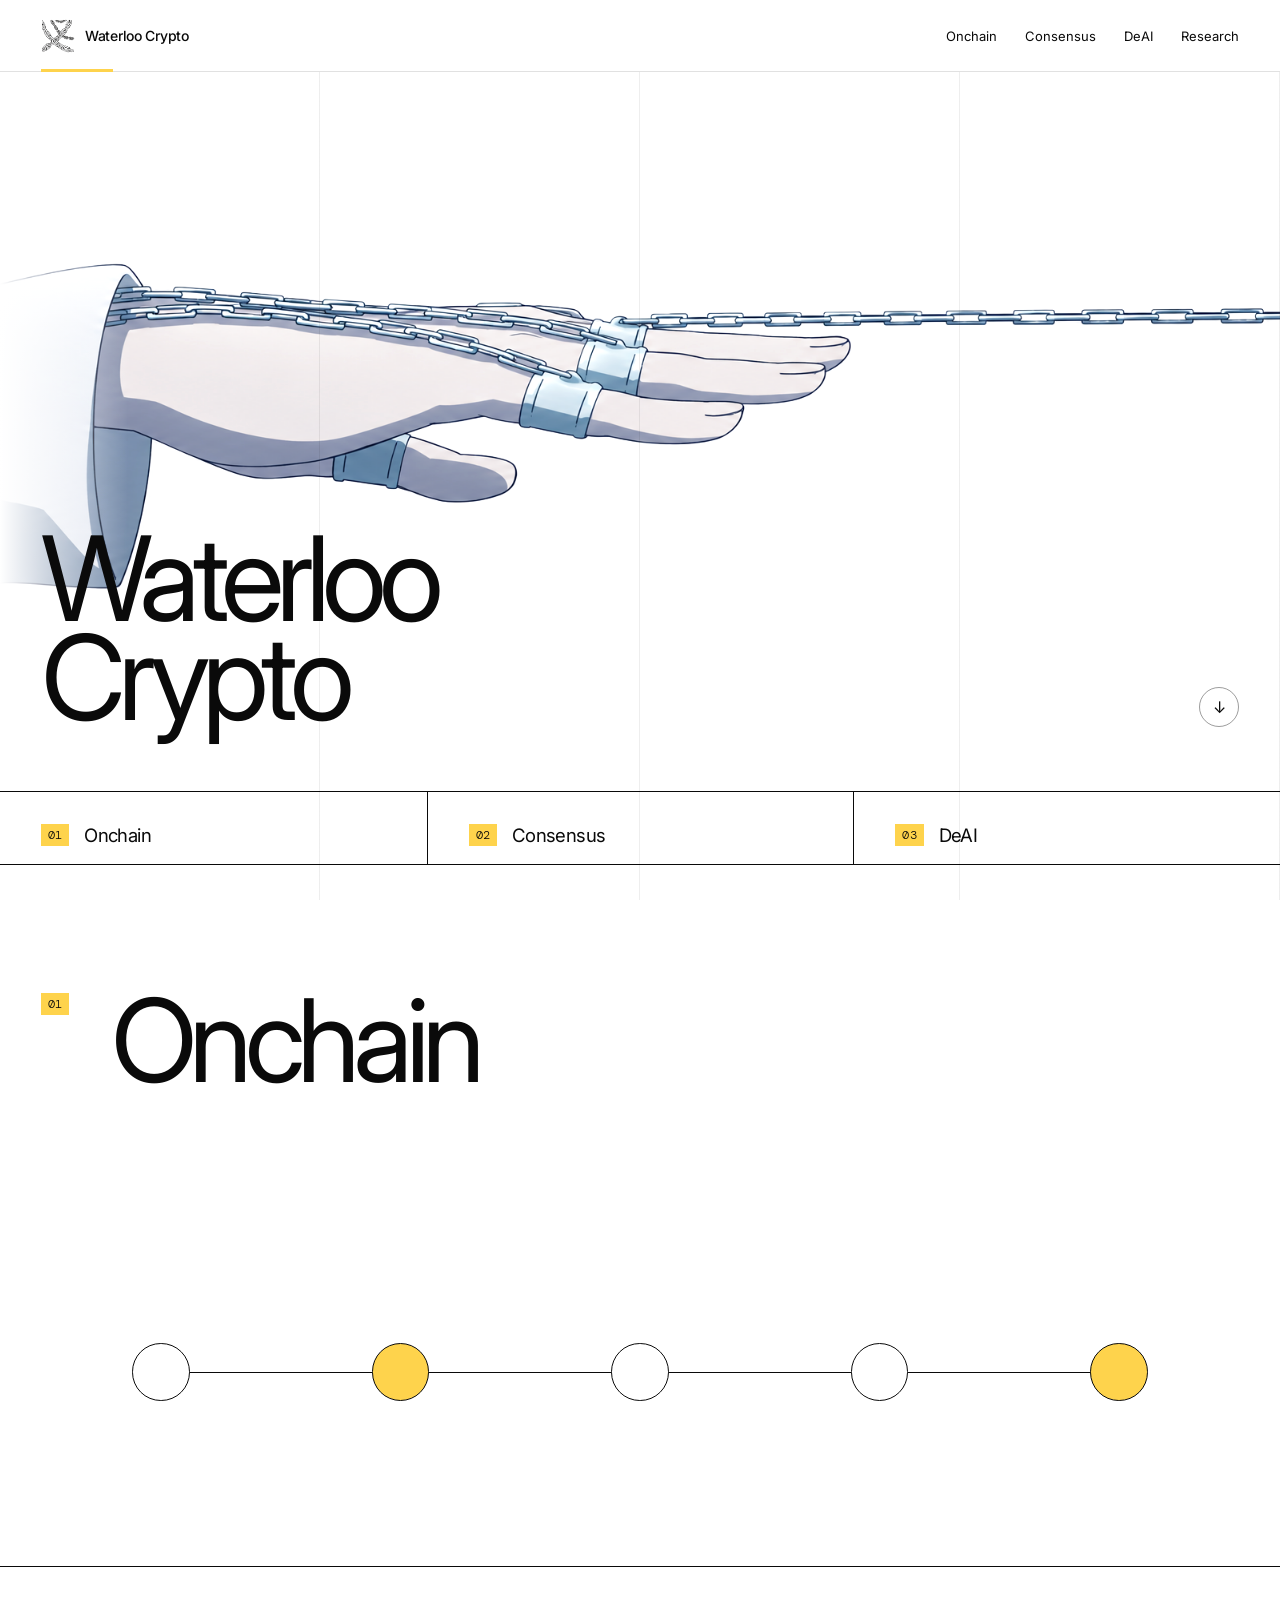
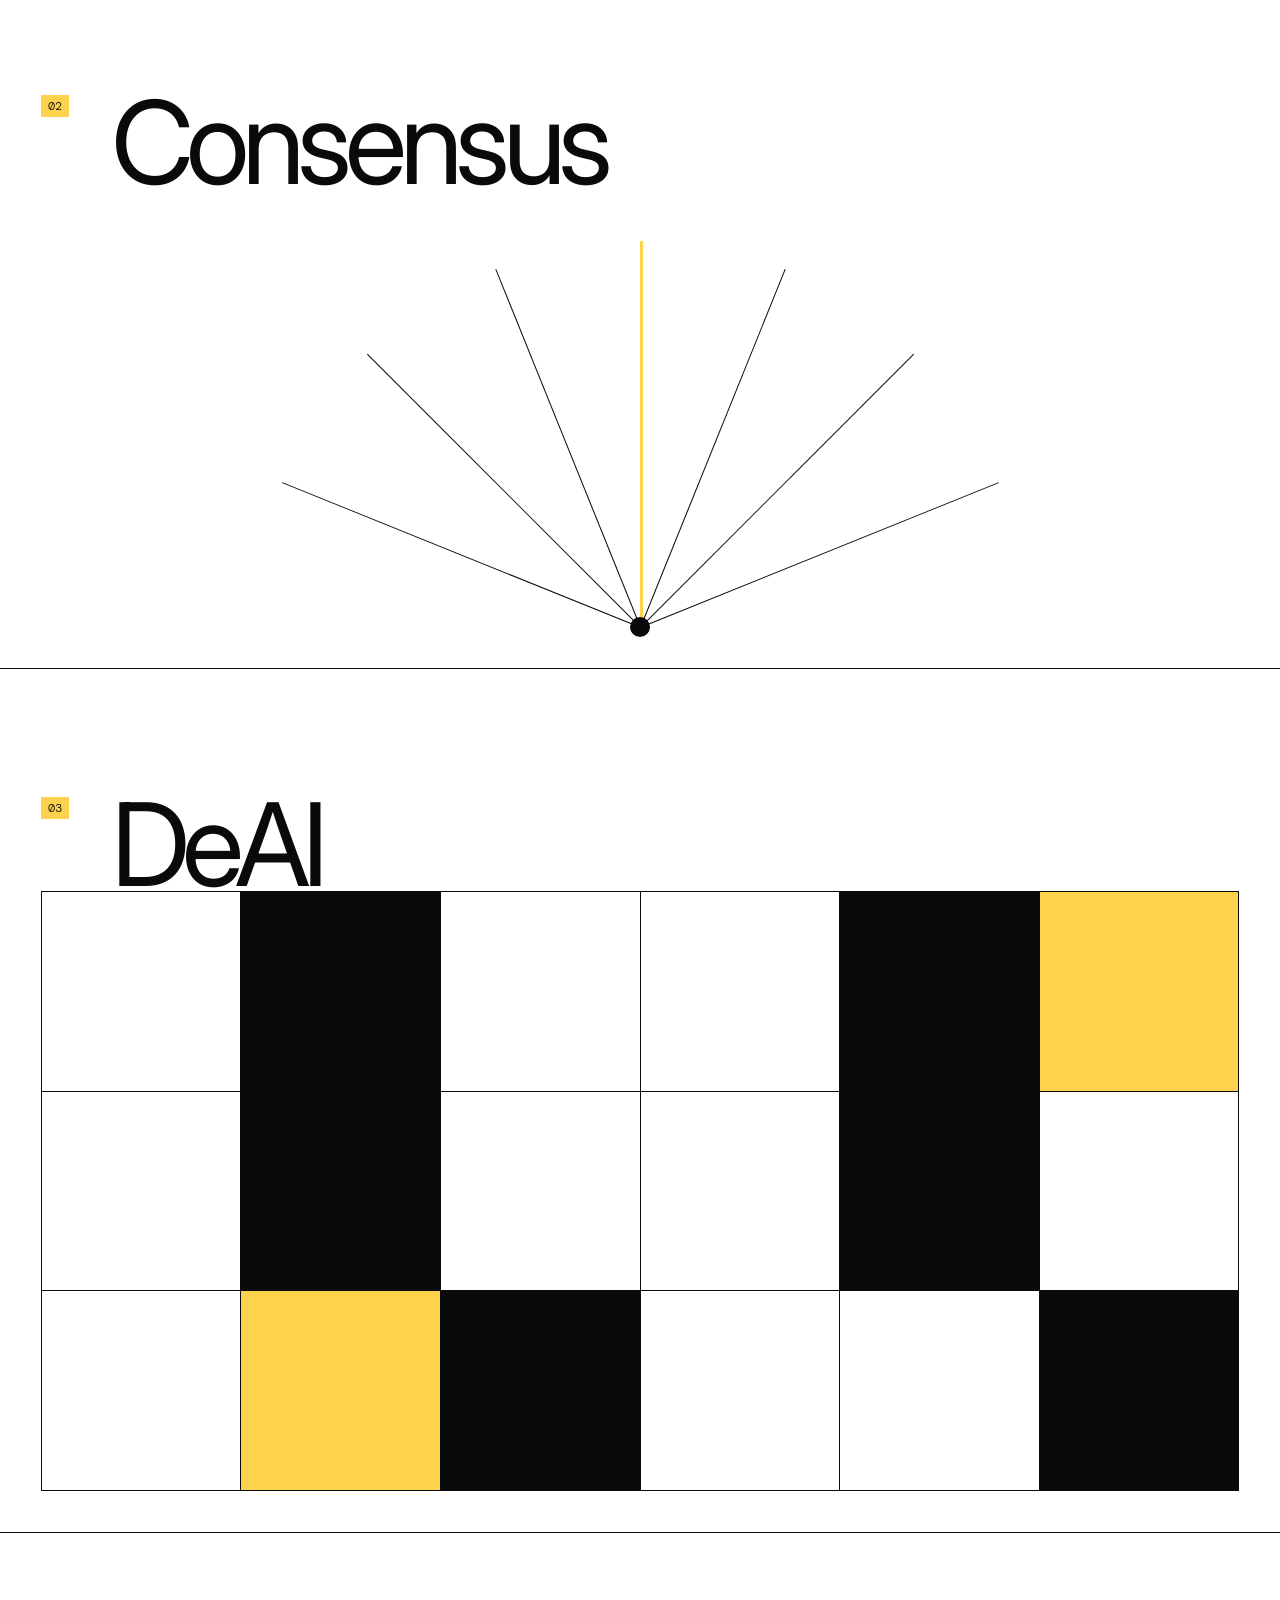
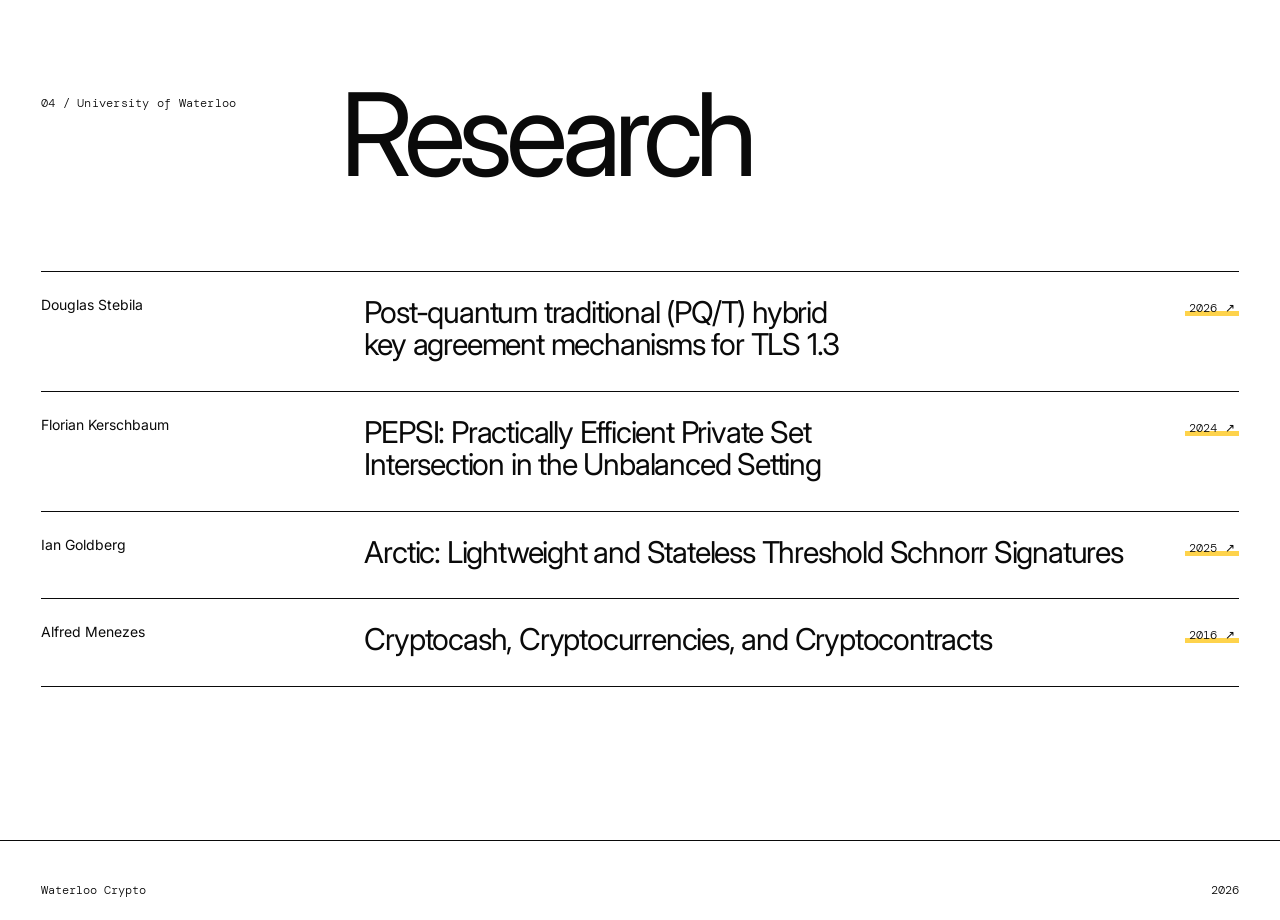
==== commit 9c142638: "Refresh white site and add chain hero" ====
--- a/index.html
+++ b/index.html
@@ -4,297 +4,93 @@
   <meta charset="utf-8">
   <meta name="viewport" content="width=device-width, initial-scale=1">
   <title>Waterloo Crypto</title>
-  <meta name="description" content="Waterloo Crypto is the crypto society at the University of Waterloo. It has three parts: Onchain (social), Consensus (research) and DeAI (blockchain × AI).">
-  <meta name="theme-color" content="#000000">
-  <link rel="icon" href="favicon.svg" type="image/svg+xml">
+  <meta name="description" content="Waterloo cryptography, onchain systems, consensus, and decentralized AI research.">
+  <meta name="theme-color" content="#ffffff">
+  <link rel="icon" href="favicon.svg?v=2" type="image/svg+xml">
   <link rel="preconnect" href="https://fonts.googleapis.com">
   <link rel="preconnect" href="https://fonts.gstatic.com" crossorigin>
-  <link href="https://fonts.googleapis.com/css2?family=Inter+Tight:wght@300;400;500&family=JetBrains+Mono:wght@400;500&family=Instrument+Serif:ital@0;1&display=swap" rel="stylesheet">
+  <link href="https://fonts.googleapis.com/css2?family=DM+Mono:wght@300;400&family=Inter:wght@400;500&display=swap" rel="stylesheet">
   <link rel="stylesheet" href="styles.css">
 </head>
 <body>
-
-  <div class="grain" aria-hidden="true"></div>
-  <div class="progress" aria-hidden="true"><span id="progress"></span></div>
-
-  <!-- ============ NAV ============ -->
-  <header class="nav" id="nav">
-    <a href="#top" class="brand" aria-label="Waterloo Crypto home">
-      <svg class="logo" viewBox="0 0 32 32" aria-hidden="true">
-        <defs><clipPath id="navLinkClip"><circle cx="16" cy="12" r="4.2"/></clipPath></defs>
-        <g transform="rotate(-45 16 16)" fill="none" stroke-width="2.2">
-          <rect x="2" y="11" width="16" height="10" rx="5" stroke="currentColor"/>
-          <rect x="14" y="11" width="16" height="10" rx="5" stroke="#000" stroke-width="5"/>
-          <rect x="14" y="11" width="16" height="10" rx="5" stroke="#f2c230"/>
-          <g clip-path="url(#navLinkClip)">
-            <rect x="2" y="11" width="16" height="10" rx="5" stroke="#000" stroke-width="5"/>
-            <rect x="2" y="11" width="16" height="10" rx="5" stroke="currentColor"/>
-          </g>
-        </g>
-      </svg>
-      <span class="brand-word">Waterloo <b>Crypto</b></span>
+  <header class="site-header">
+    <a class="brand-lockup" href="#top" aria-label="Waterloo Crypto home">
+      <img src="logo-chain.png" alt="">
+      <span>Waterloo Crypto</span>
     </a>
-
-    <nav class="nav-links" aria-label="Sections">
-      <a href="#onchain" data-nav="onchain"><span class="mono">01</span>Onchain</a>
-      <a href="#consensus" data-nav="consensus"><span class="mono">02</span>Consensus</a>
-      <a href="#deai" data-nav="deai"><span class="mono">03</span>DeAI</a>
+    <nav aria-label="Primary navigation">
+      <a href="#onchain">Onchain</a>
+      <a href="#consensus">Consensus</a>
+      <a href="#deai">DeAI</a>
+      <a href="#research">Research</a>
     </nav>
-
-    <a href="#join" class="btn btn-ghost btn-sm nav-join"><span>Join</span></a>
   </header>
 
-  <!-- side rail: where am I? -->
-  <nav class="rail" aria-label="Page sections">
-    <a href="#top" data-nav="top"><span>Home</span></a>
-    <a href="#onchain" data-nav="onchain"><span>01 Onchain</span></a>
-    <a href="#consensus" data-nav="consensus"><span>02 Consensus</span></a>
-    <a href="#deai" data-nav="deai"><span>03 DeAI</span></a>
-    <a href="#join" data-nav="join"><span>Join</span></a>
-  </nav>
+  <main id="top">
+    <section class="hero" aria-labelledby="hero-title">
+      <div class="hero-art" aria-hidden="true">
+        <img src="hero-chain-hand.png" alt="" fetchpriority="high">
+      </div>
+      <h1 id="hero-title"><span>Waterloo</span><span>Crypto</span></h1>
+      <a class="scroll-cue" href="#onchain" aria-label="Scroll to Onchain">↓</a>
+    </section>
 
-  <main>
+    <div class="index" aria-label="Areas">
+      <a href="#onchain"><span>01</span>Onchain</a>
+      <a href="#consensus"><span>02</span>Consensus</a>
+      <a href="#deai"><span>03</span>DeAI</a>
+    </div>
 
-    <!-- ============ HERO ============ -->
-    <section class="hero" id="top">
-      <canvas id="globe" class="hero-canvas" aria-hidden="true"></canvas>
-      <div class="hero-vignette" aria-hidden="true"></div>
-
-      <div class="wrap hero-inner">
-        <div class="hero-eyebrow mono">University of Waterloo <span class="gold">·</span> Crypto Society</div>
-        <h1 class="hero-title">
-          <span class="line"><span class="word" data-scramble>Waterloo</span></span>
-          <span class="line"><span class="word" data-scramble>Crypto</span><span class="cursor-block" aria-hidden="true"></span></span>
-        </h1>
-        <p class="hero-sub">One society with three parts. Everything we make ends up <em>onchain</em>.</p>
-      </div>
-
-      <div class="hero-sections">
-        <div class="wrap hs-grid">
-          <a href="#onchain" class="hs"><span class="mono">01</span><b>Onchain</b><span class="hs-sub">Social: events, mixers, hackathons</span><i>→</i></a>
-          <a href="#consensus" class="hs"><span class="mono">02</span><b>Consensus</b><span class="hs-sub">Research: workshops, podcast, papers</span><i>→</i></a>
-          <a href="#deai" class="hs"><span class="mono">03</span><b>DeAI</b><span class="hs-sub">Blockchain × AI: compute, inference</span><i>→</i></a>
-        </div>
+    <section class="chapter" id="onchain">
+      <div class="chapter-title reveal"><span class="number">01</span><h2>Onchain</h2></div>
+      <div class="chain-visual" aria-hidden="true">
+        <div class="chain-line"></div>
+        <span></span><span></span><span></span><span></span><span></span>
       </div>
     </section>
 
-    <!-- ============ 01 ONCHAIN ============ -->
-    <section class="section" id="onchain">
-      <div class="wrap">
-        <header class="s-head reveal">
-          <span class="s-num">01</span>
-          <div>
-            <p class="mono s-tag">Social · In person</p>
-            <h2 data-scramble>Waterloo Onchain</h2>
-          </div>
-          <p class="s-lede">Come to our events and meet people. We mint the photos and proof of attendance to everyone who was there.</p>
-        </header>
+    <section class="chapter" id="consensus">
+      <div class="chapter-title reveal"><span class="number">02</span><h2>Consensus</h2></div>
+      <div class="consensus-visual" aria-hidden="true"><i></i><i></i><i></i><i></i><i></i><i></i><i></i></div>
+    </section>
 
-        <div class="split">
-          <div class="stage reveal">
-            <canvas id="network" aria-hidden="true"></canvas>
-            <div class="stage-label mono"><span class="gold">●</span> Live peer graph</div>
-          </div>
-          <ul class="items two">
-            <li class="reveal" style="--d:0"><span class="mono">A</span><h3>Mixers</h3><p>Meet builders, researchers and anyone who's curious about crypto.</p></li>
-            <li class="reveal" style="--d:1"><span class="mono">B</span><h3>Networking</h3><p>Founders, funds and protocol teams, all in one room.</p></li>
-            <li class="reveal" style="--d:2"><span class="mono">C</span><h3>Mentorship</h3><p>1:1s with alumni who have shipped to mainnet.</p></li>
-            <li class="reveal" style="--d:3"><span class="mono">D</span><h3>Hackathons</h3><p>One weekend to go from an idea to a deployed contract.</p></li>
-          </ul>
-        </div>
+    <section class="chapter" id="deai">
+      <div class="chapter-title reveal"><span class="number">03</span><h2>DeAI</h2></div>
+      <div class="deai-grid" aria-hidden="true">
+        <span></span><span></span><span></span><span></span><span></span><span></span>
+        <span></span><span></span><span></span><span></span><span></span><span></span>
+        <span></span><span></span><span></span><span></span><span></span><span></span>
       </div>
     </section>
 
-    <!-- ============ 02 CONSENSUS ============ -->
-    <section class="section" id="consensus">
-      <div class="wrap">
-        <header class="s-head reveal">
-          <span class="s-num">02</span>
-          <div>
-            <p class="mono s-tag">Research · Permanent</p>
-            <h2 data-scramble>Waterloo Consensus</h2>
-          </div>
-          <p class="s-lede">Research that lasts. We publish workshops, podcast episodes and papers, and each one is signed by its authors.</p>
-        </header>
-
-        <ul class="items four">
-          <li class="reveal" style="--d:0"><span class="mono">A</span><h3>Workshops</h3><p>From elliptic curves to rollups, recorded and openly licensed.</p></li>
-          <li class="reveal" style="--d:1"><span class="mono">B</span><h3>Podcast</h3><p>Long-form conversations with researchers and founders.</p></li>
-          <li class="reveal" style="--d:2"><span class="mono">C</span><h3>Papers</h3><p>Student research, with authorship soulbound to each author's ENS.</p></li>
-          <li class="reveal" style="--d:3"><span class="mono">D</span><h3>Hall of Fame</h3><p>Every past exec gets a card, minted as an NFT.</p></li>
-        </ul>
-
-        <div class="hof">
-          <div class="sub-head reveal">
-            <h3 class="mono"><span class="gold">▍</span> Hall of Fame</h3>
-            <span class="mono dim">Placeholder cards. The genesis class mints at launch.</span>
-          </div>
-          <div class="cards" id="cards"></div>
-        </div>
-      </div>
-    </section>
-
-    <!-- ============ 03 DEAI ============ -->
-    <section class="section" id="deai">
-      <div class="wrap">
-        <header class="s-head reveal">
-          <span class="s-num">03</span>
-          <div>
-            <p class="mono s-tag">Blockchain × AI</p>
-            <h2 data-scramble>Waterloo DeAI</h2>
-          </div>
-          <p class="s-lede">AI that no single company controls. We study GPU networks, provable inference and agents that have their own wallets.</p>
-        </header>
-      </div>
-
-      <div class="gpu-stage reveal" id="gpuStage">
-        <div class="gpu-floor" aria-hidden="true"></div>
-        <svg class="gpu-streams" id="gpuStreams" viewBox="0 0 1400 600" preserveAspectRatio="xMidYMid slice" aria-hidden="true"></svg>
-
-        <div class="gpu-wrap" id="gpuWrap">
-          <div class="gpu-glow" aria-hidden="true"></div>
-          <svg class="gpu" id="gpu" viewBox="0 0 900 400" role="img" aria-label="Animated GPU with spinning fans">
-            <defs>
-              <linearGradient id="gShroud" x1="0" y1="0" x2="0" y2="1">
-                <stop offset="0" stop-color="#1c1c1c"/><stop offset=".5" stop-color="#0d0d0d"/><stop offset="1" stop-color="#070707"/>
-              </linearGradient>
-              <linearGradient id="gEdge" x1="0" y1="0" x2="1" y2="0">
-                <stop offset="0" stop-color="#fff" stop-opacity=".05"/><stop offset=".5" stop-color="#fff" stop-opacity=".35"/><stop offset="1" stop-color="#fff" stop-opacity=".05"/>
-              </linearGradient>
-              <linearGradient id="gRgb" x1="0" y1="0" x2="1" y2="0" spreadMethod="repeat">
-                <stop offset="0" stop-color="#F2C230" stop-opacity=".05"/>
-                <stop offset=".35" stop-color="#F2C230" stop-opacity=".9"/>
-                <stop offset=".5" stop-color="#fff6d6" stop-opacity="1"/>
-                <stop offset=".65" stop-color="#F2C230" stop-opacity=".9"/>
-                <stop offset="1" stop-color="#F2C230" stop-opacity=".05"/>
-                <animateTransform attributeName="gradientTransform" type="translate" from="-1 0" to="1 0" dur="2.6s" repeatCount="indefinite"/>
-              </linearGradient>
-              <linearGradient id="gBlade" x1="0" y1="0" x2="1" y2="1">
-                <stop offset="0" stop-color="#fff" stop-opacity=".22"/><stop offset="1" stop-color="#fff" stop-opacity=".03"/>
-              </linearGradient>
-              <radialGradient id="gFanWell" cx=".5" cy=".5" r=".5">
-                <stop offset="0" stop-color="#151515"/><stop offset=".75" stop-color="#050505"/><stop offset="1" stop-color="#000"/>
-              </radialGradient>
-              <radialGradient id="gHubGlow" cx=".5" cy=".5" r=".5">
-                <stop offset="0" stop-color="#F2C230" stop-opacity=".35"/><stop offset="1" stop-color="#F2C230" stop-opacity="0"/>
-              </radialGradient>
-              <linearGradient id="gGold" x1="0" y1="0" x2="0" y2="1">
-                <stop offset="0" stop-color="#f7d875"/><stop offset="1" stop-color="#a47b12"/>
-              </linearGradient>
-              <filter id="fGlow" x="-50%" y="-50%" width="200%" height="200%">
-                <feGaussianBlur stdDeviation="3" result="b"/><feMerge><feMergeNode in="b"/><feMergeNode in="SourceGraphic"/></feMerge>
-              </filter>
-              <pattern id="pFins" width="6" height="10" patternUnits="userSpaceOnUse"><rect width="2" height="10" fill="#3a3a3a"/></pattern>
-              <pattern id="pVent" width="10" height="6" patternUnits="userSpaceOnUse"><rect width="6" height="2" rx="1" fill="#000"/></pattern>
-              <clipPath id="cShroud"><path d="M70 52H818l34 30v196l-26 26H70Z"/></clipPath>
-            </defs>
-
-            <g class="cables" fill="none">
-              <path d="M742 34 C742 -10, 800 -20, 900 -40" stroke="#1d1d1d" stroke-width="7"/>
-              <path d="M762 34 C762 0, 820 -8, 910 -18" stroke="#1d1d1d" stroke-width="7"/>
-              <path d="M742 34 C742 -10, 800 -20, 900 -40" class="cable-flow"/>
-              <path d="M762 34 C762 0, 820 -8, 910 -18" class="cable-flow" style="animation-delay:-.7s"/>
-            </g>
-            <rect x="96" y="40" width="700" height="14" fill="url(#pFins)" opacity=".9"/>
-            <rect x="96" y="40" width="700" height="1" fill="#444"/>
-            <rect x="728" y="28" width="48" height="16" rx="2" fill="#0c0c0c" stroke="#444"/>
-            <g fill="#F2C230" opacity=".8">
-              <rect x="733" y="32" width="4" height="3"/><rect x="741" y="32" width="4" height="3"/><rect x="749" y="32" width="4" height="3"/><rect x="757" y="32" width="4" height="3"/><rect x="765" y="32" width="4" height="3"/>
-              <rect x="733" y="37" width="4" height="3"/><rect x="741" y="37" width="4" height="3"/><rect x="749" y="37" width="4" height="3"/><rect x="757" y="37" width="4" height="3"/><rect x="765" y="37" width="4" height="3"/>
-            </g>
-            <path d="M28 30h34v308H28z" fill="#131313" stroke="#3b3b3b"/>
-            <path d="M22 30h46v10H22z" fill="#1a1a1a" stroke="#3b3b3b"/>
-            <rect x="36" y="56" width="18" height="160" fill="url(#pVent)" opacity=".9"/>
-            <g fill="#050505" stroke="#555">
-              <rect x="34" y="232" width="22" height="12" rx="2"/><rect x="34" y="252" width="22" height="12" rx="2"/><rect x="34" y="272" width="22" height="12" rx="2"/><rect x="34" y="292" width="22" height="14" rx="3"/>
-            </g>
-            <rect x="62" y="296" width="800" height="16" fill="#0a0a0a" stroke="#2a2a2a"/>
-            <path d="M90 304h120M230 304h40l8-5h60M600 304h100l6 4h80" stroke="#F2C230" stroke-opacity=".35" stroke-width="1" fill="none"/>
-            <g id="fingers"></g>
-            <path d="M70 52H818l34 30v196l-26 26H70Z" fill="url(#gShroud)" stroke="#3a3a3a" stroke-width="1.2"/>
-            <g clip-path="url(#cShroud)">
-              <path d="M70 52H818" stroke="url(#gEdge)" stroke-width="2"/>
-              <path d="M560 304 640 52M590 304 670 52" stroke="#fff" stroke-opacity=".03" stroke-width="30"/>
-            </g>
-            <rect x="120" y="60" width="660" height="3" rx="1.5" fill="url(#gRgb)" filter="url(#fGlow)"/>
-            <path d="M818 52l34 30" stroke="#F2C230" stroke-width="1.5" opacity=".8"/>
-            <path d="M852 278l-26 26" stroke="#F2C230" stroke-width="1.5" opacity=".8"/>
-            <rect x="852" y="96" width="14" height="170" fill="url(#pFins)" opacity=".7"/>
-            <g id="fans"></g>
-            <text x="92" y="290" class="gpu-text">WATERLOO DeAI · COMPUTE UNIT 01</text>
-            <text x="806" y="290" class="gpu-text" text-anchor="end">TENSOR CORES · 80 GB</text>
-            <g class="leds">
-              <circle cx="812" cy="78" r="2.2" fill="#F2C230"/><circle cx="822" cy="78" r="2.2" fill="#F2C230"/><circle cx="832" cy="78" r="2.2" fill="#fff"/>
-            </g>
-          </svg>
-        </div>
-        <div class="stage-caption mono dim">Hover or tap the GPU to overclock</div>
-      </div>
-
-      <div class="wrap">
-        <ul class="items four">
-          <li class="reveal" style="--d:0"><span class="mono">A</span><h3>Decentralized compute</h3><p>Sending GPU work to idle hardware anywhere in the world.</p></li>
-          <li class="reveal" style="--d:1"><span class="mono">B</span><h3>Verifiable inference</h3><p>zkML: proofs that a model ran exactly as claimed.</p></li>
-          <li class="reveal" style="--d:2"><span class="mono">C</span><h3>Onchain agents</h3><p>AI agents that have their own wallets and ENS names.</p></li>
-          <li class="reveal" style="--d:3"><span class="mono">D</span><h3>Data provenance</h3><p>Datasets that pay the people who contributed to them.</p></li>
-        </ul>
-      </div>
-    </section>
-
-    <!-- ============ ONCHAIN-NATIVE BAND ============ -->
-    <section class="section band">
-      <div class="wrap band-inner reveal">
-        <h2 class="band-title">Everything we make is <span class="serif gold">onchain.</span></h2>
-        <p>Photos, videos, exec cards and papers are minted as tokens. Credit is soulbound to each person's ENS, so it stays with you after you graduate.</p>
-        <div class="chips mono">
-          <span>Photos</span><span>Videos</span><span>Exec cards</span><span class="g">Papers · soulbound</span><span class="g">Authors · soulbound</span><span class="g">Attendance · soulbound</span>
-        </div>
-      </div>
-    </section>
-
-    <!-- ============ JOIN ============ -->
-    <section class="section join" id="join">
-      <canvas id="joinCanvas" aria-hidden="true"></canvas>
-      <div class="wrap join-inner reveal">
-        <div class="mono dim">Genesis class · 2026</div>
-        <h2 class="join-title">Claim your <span class="serif gold">block.</span></h2>
-        <p>Come to a mixer, write a paper or run a node.</p>
-        <span class="btn btn-solid is-soon"><span>Discord: link coming soon</span></span>
+    <section class="research" id="research" aria-labelledby="research-title">
+      <div class="research-heading reveal"><span class="eyebrow">04 / University of Waterloo</span><h2 id="research-title">Research</h2></div>
+      <div class="paper-list">
+        <article class="paper reveal">
+          <a class="professor" href="https://www.math.uwaterloo.ca/~dstebila/" target="_blank" rel="noreferrer">Douglas Stebila</a>
+          <a class="paper-title" href="https://www.math.uwaterloo.ca/~dstebila/" target="_blank" rel="noreferrer">Post-quantum traditional (PQ/T) hybrid key agreement mechanisms for TLS 1.3</a>
+          <span class="year">2026 ↗</span>
+        </article>
+        <article class="paper reveal">
+          <a class="professor" href="https://cs.uwaterloo.ca/~fkerschb/" target="_blank" rel="noreferrer">Florian Kerschbaum</a>
+          <a class="paper-title" href="https://crysp.uwaterloo.ca/publications/" target="_blank" rel="noreferrer">PEPSI: Practically Efficient Private Set Intersection in the Unbalanced Setting</a>
+          <span class="year">2024 ↗</span>
+        </article>
+        <article class="paper reveal">
+          <a class="professor" href="https://cs.uwaterloo.ca/~iang/" target="_blank" rel="noreferrer">Ian Goldberg</a>
+          <a class="paper-title" href="https://cs.uwaterloo.ca/~Iang/pubs.html" target="_blank" rel="noreferrer">Arctic: Lightweight and Stateless Threshold Schnorr Signatures</a>
+          <span class="year">2025 ↗</span>
+        </article>
+        <article class="paper reveal">
+          <a class="professor" href="https://cacr.uwaterloo.ca/people/faculty/menezes.html" target="_blank" rel="noreferrer">Alfred Menezes</a>
+          <a class="paper-title" href="https://www.math.uwaterloo.ca/~ajmeneze/publications/cryptocash.pdf" target="_blank" rel="noreferrer">Cryptocash, Cryptocurrencies, and Cryptocontracts</a>
+          <span class="year">2016 ↗</span>
+        </article>
       </div>
     </section>
   </main>
 
-  <!-- ============ FOOTER ============ -->
-  <footer class="footer">
-    <div class="wrap">
-      <div class="foot-row">
-        <a href="#top" class="brand" aria-label="Back to top">
-          <svg class="logo" viewBox="0 0 32 32" aria-hidden="true">
-            <defs><clipPath id="footLinkClip"><circle cx="16" cy="12" r="4.2"/></clipPath></defs>
-        <g transform="rotate(-45 16 16)" fill="none" stroke-width="2.2">
-          <rect x="2" y="11" width="16" height="10" rx="5" stroke="currentColor"/>
-          <rect x="14" y="11" width="16" height="10" rx="5" stroke="#000" stroke-width="5"/>
-          <rect x="14" y="11" width="16" height="10" rx="5" stroke="#f2c230"/>
-          <g clip-path="url(#footLinkClip)">
-            <rect x="2" y="11" width="16" height="10" rx="5" stroke="#000" stroke-width="5"/>
-            <rect x="2" y="11" width="16" height="10" rx="5" stroke="currentColor"/>
-          </g>
-        </g>
-          </svg>
-          <span class="brand-word">Waterloo <b>Crypto</b></span>
-        </a>
-        <nav class="foot-links">
-          <a href="#onchain">01 Onchain</a><a href="#consensus">02 Consensus</a><a href="#deai">03 DeAI</a>
-        </nav>
-      </div>
-      <div class="foot-word" aria-hidden="true">WATERLOO CRYPTO</div>
-      <div class="foot-base mono dim">
-        <span>© <span id="yr">2026</span> Waterloo Crypto</span>
-        <span>v0.2</span>
-      </div>
-    </div>
-  </footer>
-
+  <footer><a href="#top">Waterloo Crypto</a><span>2026</span></footer>
   <script src="main.js"></script>
 </body>
 </html>
--- a/styles.css
+++ b/styles.css
@@ -1,301 +1,149 @@
-/* =========================================================
-   WATERLOO CRYPTO — v0.2 (simplified)
-   ========================================================= */
-
 :root {
-  --bg: #000;
-  --bg-2: #060606;
-  --panel: #0a0a0a;
-  --line: rgba(255, 255, 255, 0.09);
-  --line-2: rgba(255, 255, 255, 0.16);
-  --line-3: rgba(255, 255, 255, 0.28);
-  --fg: #f3f2ee;
-  --fg-2: #a6a5a0;
-  --fg-3: #5d5c58;
-  --gold: #f2c230;
-
-  --sans: "Inter Tight", ui-sans-serif, system-ui, -apple-system, "Segoe UI", sans-serif;
-  --mono: "JetBrains Mono", ui-monospace, Menlo, Consolas, monospace;
-  --serif: "Instrument Serif", Georgia, serif;
-
-  --pad: clamp(20px, 4vw, 56px);
-  --maxw: 1360px;
-  --ease: cubic-bezier(0.16, 1, 0.3, 1);
-  --nav-h: 68px;
-  color-scheme: dark;
+  --paper: #ffffff;
+  --ink: #0a0a0a;
+  --uw-yellow: #fed34c;
+  --soft: #f4f4f1;
+  --pad: clamp(20px, 3.2vw, 52px);
+  --mono: "DM Mono", monospace;
+  --sans: "Inter", Arial, sans-serif;
+  color-scheme: light;
 }
 
-*, *::before, *::after { box-sizing: border-box; }
-html { scroll-behavior: smooth; scroll-padding-top: var(--nav-h); }
-body { margin: 0; background: var(--bg); color: var(--fg); font-family: var(--sans); font-size: 16px; line-height: 1.55; -webkit-font-smoothing: antialiased; overflow-x: hidden; }
-::selection { background: var(--gold); color: #000; }
+* { box-sizing: border-box; }
+html { scroll-behavior: smooth; }
+body { margin: 0; background: var(--paper); color: var(--ink); font-family: var(--sans); font-size: 16px; -webkit-font-smoothing: antialiased; }
 a { color: inherit; text-decoration: none; }
-svg, canvas { display: block; max-width: 100%; }
-h1, h2, h3, p { margin: 0; }
+h1, h2, p { margin: 0; }
+::selection { background: var(--ink); color: white; }
 
-.mono { font-family: var(--mono); font-size: 11.5px; letter-spacing: 0.06em; text-transform: uppercase; }
-.serif { font-family: var(--serif); font-style: italic; font-weight: 400; letter-spacing: -0.01em; }
-.dim { color: var(--fg-3); }
-.gold { color: var(--gold); }
-.wrap { width: 100%; max-width: var(--maxw); margin: 0 auto; padding: 0 var(--pad); }
+body::before {
+  content: "";
+  position: fixed;
+  inset: 0;
+  z-index: 20;
+  pointer-events: none;
+  background: repeating-linear-gradient(90deg, transparent 0, transparent calc(25% - 1px), rgba(10,10,10,.07) calc(25% - 1px), rgba(10,10,10,.07) 25%);
+}
 
-/* grain */
-.grain {
-  position: fixed; inset: -50%; z-index: 100; pointer-events: none; opacity: 0.06;
-  background-image: url("data:image/svg+xml,%3Csvg xmlns='http://www.w3.org/2000/svg' width='240' height='240'%3E%3Cfilter id='n'%3E%3CfeTurbulence type='fractalNoise' baseFrequency='.9' numOctaves='3' stitchTiles='stitch'/%3E%3CfeColorMatrix values='0 0 0 0 1  0 0 0 0 1  0 0 0 0 1  0 0 0 .55 0'/%3E%3C/filter%3E%3Crect width='100%25' height='100%25' filter='url(%23n)'/%3E%3C/svg%3E");
-  animation: grain 1.2s steps(6) infinite;
+.site-header {
+  position: fixed;
+  inset: 0 0 auto;
+  z-index: 30;
+  display: flex;
+  align-items: center;
+  justify-content: space-between;
+  min-height: 72px;
+  padding: 0 var(--pad);
+  color: var(--ink);
+  background: rgba(255,255,255,.94);
+  border-bottom: 1px solid rgba(10,10,10,.12);
+  backdrop-filter: blur(10px);
+  -webkit-backdrop-filter: blur(10px);
 }
-@keyframes grain { 0% { transform: translate(0, 0); } 33% { transform: translate(-3%, 2%); } 66% { transform: translate(2%, -3%); } 100% { transform: translate(0, 0); } }
+.site-header::after { content: ""; position: absolute; left: var(--pad); bottom: -1px; width: 72px; height: 3px; background: var(--uw-yellow); }
+.brand-lockup { display: flex; align-items: center; gap: 10px; font-size: 14px; font-weight: 500; letter-spacing: -.02em; }
+.brand-lockup img { width: 34px; height: 34px; object-fit: cover; display: block; filter: contrast(1.25); }
+.site-header nav { display: flex; gap: clamp(15px, 2.2vw, 34px); font-size: 13px; }
+.site-header a { transition: opacity .2s; }
+.site-header a:hover { opacity: .5; }
 
-.progress { position: fixed; top: 0; left: 0; right: 0; height: 1px; z-index: 60; }
-.progress span { display: block; height: 100%; transform-origin: 0 50%; transform: scaleX(0); background: var(--gold); box-shadow: 0 0 8px var(--gold); }
+.hero { position: relative; min-height: 88svh; overflow: hidden; display: flex; align-items: flex-end; padding: 110px var(--pad) clamp(36px, 5vw, 72px); background: white; color: var(--ink); border-bottom: 1px solid var(--ink); }
+.hero-art { position: absolute; z-index: 1; inset: clamp(78px, 8vw, 118px) 0 auto; height: clamp(310px, 48vw, 620px); overflow: hidden; pointer-events: none; animation: hero-art-in 1.35s cubic-bezier(.16,1,.3,1) both; }
+.hero-art::before, .hero-art::after { content: ""; position: absolute; z-index: 2; pointer-events: none; }
+.hero-art::before { inset: 0; background: linear-gradient(180deg, white 0, transparent 10%, transparent 82%, white 100%); }
+.hero-art::after { inset: 0 auto 0 0; width: 10vw; background: linear-gradient(90deg, white, transparent); }
+.hero-art img { width: 100%; height: 100%; display: block; object-fit: cover; object-position: center; filter: contrast(1.035) brightness(1.012); }
+.hero h1 { position: relative; z-index: 2; font-size: clamp(58px, 9.2vw, 138px); font-weight: 400; line-height: .84; letter-spacing: -.065em; }
+.hero h1 span { display: block; }
+.scroll-cue { position: absolute; right: var(--pad); bottom: clamp(38px, 5vw, 70px); z-index: 3; width: 40px; height: 40px; border: 1px solid rgba(10,10,10,.4); border-radius: 50%; display: grid; place-items: center; font-size: 16px; }
 
-/* ---------- nav ---------- */
-.nav {
-  position: fixed; top: 0; left: 0; right: 0; z-index: 50; height: var(--nav-h);
-  display: flex; align-items: center; justify-content: space-between; gap: 24px; padding: 0 var(--pad);
-  border-bottom: 1px solid transparent; transition: background 0.4s, border-color 0.4s;
+@keyframes hero-art-in {
+  from { opacity: 0; transform: translate3d(3%, -10px, 0) scale(1.015); }
+  to { opacity: 1; transform: none; }
 }
-.nav.scrolled { background: rgba(0, 0, 0, 0.7); backdrop-filter: blur(14px); -webkit-backdrop-filter: blur(14px); border-bottom-color: var(--line); }
-.brand { display: flex; align-items: center; gap: 10px; flex-shrink: 0; }
-.logo { width: 32px; height: 32px; color: var(--fg); }
-.brand:hover .logo { animation: logoSwing 1s var(--ease); }
-@keyframes logoSwing { 0% { transform: rotate(0); } 40% { transform: rotate(-18deg); } 70% { transform: rotate(8deg); } 100% { transform: rotate(0); } }
-.brand-word { font-weight: 500; font-size: 15.5px; letter-spacing: -0.01em; }
-.brand-word b { font-weight: 500; color: var(--fg-3); }
 
-.nav-links { position: absolute; left: 50%; transform: translateX(-50%); display: flex; gap: 4px; padding: 4px; border: 1px solid var(--line); border-radius: 999px; background: rgba(0,0,0,.4); }
-.nav-links a { display: flex; align-items: center; gap: 8px; padding: 8px 18px; font-size: 14px; color: var(--fg-2); border-radius: 999px; transition: color 0.25s, background 0.25s; }
-.nav-links a .mono { font-size: 10px; color: var(--fg-3); transition: color 0.25s; }
-.nav-links a:hover { color: var(--fg); }
-.nav-links a.active { color: #000; background: var(--fg); }
-.nav-links a.active .mono { color: #000; opacity: .55; }
+.index { display: grid; grid-template-columns: repeat(3, 1fr); border-bottom: 1px solid var(--ink); }
+.index a { min-height: 72px; padding: 18px var(--pad); display: flex; align-items: flex-end; gap: 15px; font-size: clamp(17px, 1.45vw, 23px); letter-spacing: -.035em; }
+.index a + a { border-left: 1px solid var(--ink); }
+.index span, .number, .eyebrow, .year { font: 300 12px/1 var(--mono); letter-spacing: .02em; }
+.index span, .number { width: fit-content; padding: 5px 7px; background: var(--uw-yellow); color: var(--ink); }
+.index a:hover { background: var(--soft); }
 
-/* side rail */
-.rail { position: fixed; right: 22px; top: 50%; transform: translateY(-50%); z-index: 40; display: flex; flex-direction: column; gap: 14px; opacity: 0; transition: opacity .4s; }
-.rail.show { opacity: 1; }
-.rail a { display: flex; align-items: center; justify-content: flex-end; gap: 10px; height: 14px; }
-.rail a::after { content: ""; width: 7px; height: 7px; border-radius: 50%; border: 1px solid var(--fg-3); transition: all .3s var(--ease); }
-.rail a span { font-family: var(--mono); font-size: 10px; letter-spacing: .06em; text-transform: uppercase; color: var(--fg-2); opacity: 0; transform: translateX(6px); transition: all .3s var(--ease); white-space: nowrap; }
-.rail:hover a span, .rail a.active span { opacity: 1; transform: none; }
-.rail a.active span { color: var(--gold); }
-.rail a.active::after { background: var(--gold); border-color: var(--gold); box-shadow: 0 0 10px var(--gold); transform: scale(1.3); }
+.chapter { min-height: 78svh; padding: clamp(90px, 10vw, 140px) var(--pad) var(--pad); position: relative; overflow: hidden; display: grid; grid-template-rows: auto 1fr; background: white; color: var(--ink); border-bottom: 1px solid var(--ink); }
+.chapter-title { position: relative; z-index: 3; display: grid; grid-template-columns: 70px 1fr; align-items: start; }
+.chapter-title h2 { font-size: clamp(56px, 9vw, 136px); font-weight: 400; line-height: .82; letter-spacing: -.065em; }
 
-/* buttons */
-.btn { position: relative; display: inline-flex; align-items: center; gap: 12px; height: 50px; padding: 0 26px; border-radius: 999px; font-size: 14.5px; font-weight: 500; overflow: hidden; isolation: isolate; transition: color .35s var(--ease), border-color .35s; }
-.btn-sm { height: 38px; padding: 0 20px; font-size: 13.5px; }
-.btn::before { content: ""; position: absolute; inset: 0; z-index: -1; transform: translateY(101%); transition: transform .45s var(--ease); }
-.btn:hover::before { transform: none; }
-.btn-solid { background: var(--fg); color: #000; }
-.btn-solid::before { background: var(--gold); }
-.btn-ghost { border: 1px solid var(--line-2); }
-.btn-ghost::before { background: var(--fg); }
-.btn-ghost:hover { color: #000; border-color: var(--fg); }
-.btn.is-soon { background: transparent; color: var(--fg-2); border: 1px dashed var(--line-3); cursor: default; }
-.btn.is-soon::before { display: none; }
+.chain-visual { align-self: end; position: relative; height: 34vh; display: grid; grid-template-columns: repeat(5, 1fr); align-items: center; }
+.chain-visual span { position: relative; z-index: 2; width: clamp(38px, 4.5vw, 68px); aspect-ratio: 1; border: 1px solid var(--ink); border-radius: 50%; justify-self: center; background: white; }
+.chain-visual span:nth-of-type(2), .chain-visual span:nth-of-type(5) { background: var(--uw-yellow); }
+.chain-line { position: absolute; left: 10%; right: 10%; top: 50%; height: 1px; background: var(--ink); }
 
-/* reveal */
-.reveal { opacity: 0; transform: translateY(24px); transition: opacity 1s var(--ease), transform 1s var(--ease); transition-delay: calc(var(--d, 0) * 90ms); }
+.consensus-visual { align-self: end; justify-self: center; width: min(68vw, 840px); aspect-ratio: 2 / 1; position: relative; }
+.consensus-visual i { position: absolute; left: 50%; bottom: 0; width: 1px; height: 92%; background: var(--ink); transform-origin: bottom; }
+.consensus-visual i:nth-child(1) { transform: rotate(-68deg); }
+.consensus-visual i:nth-child(2) { transform: rotate(-45deg); }
+.consensus-visual i:nth-child(3) { transform: rotate(-22deg); }
+.consensus-visual i:nth-child(4) { transform: rotate(0); }
+.consensus-visual i:nth-child(4) { width: 3px; background: var(--uw-yellow); }
+.consensus-visual i:nth-child(5) { transform: rotate(22deg); }
+.consensus-visual i:nth-child(6) { transform: rotate(45deg); }
+.consensus-visual i:nth-child(7) { transform: rotate(68deg); }
+.consensus-visual::after { content: ""; position: absolute; width: 20px; aspect-ratio: 1; left: calc(50% - 10px); bottom: -10px; border-radius: 50%; background: var(--ink); }
+
+.deai-grid { align-self: end; display: grid; grid-template-columns: repeat(6, 1fr); border-top: 1px solid var(--ink); border-left: 1px solid var(--ink); }
+.deai-grid span { aspect-ratio: 1; border-right: 1px solid var(--ink); border-bottom: 1px solid var(--ink); transition: background .25s; }
+.deai-grid span:nth-child(2), .deai-grid span:nth-child(5), .deai-grid span:nth-child(8), .deai-grid span:nth-child(11), .deai-grid span:nth-child(15), .deai-grid span:nth-child(18) { background: var(--ink); }
+.deai-grid span:nth-child(6), .deai-grid span:nth-child(14) { background: var(--uw-yellow); }
+.deai-grid span:hover { background: var(--soft); }
+
+.research { padding: clamp(110px, 12vw, 170px) var(--pad); background: white; }
+.research-heading { display: grid; grid-template-columns: 25% 1fr; align-items: start; padding-bottom: clamp(50px, 7vw, 100px); }
+.research-heading h2 { font-size: clamp(58px, 9vw, 136px); font-weight: 400; line-height: .82; letter-spacing: -.065em; }
+.eyebrow { padding-top: 10px; }
+.paper-list { border-top: 1px solid var(--ink); }
+.paper { display: grid; grid-template-columns: 25% 1fr 90px; align-items: start; gap: 24px; padding: 24px 0 30px; border-bottom: 1px solid var(--ink); }
+.professor { font-size: 14px; }
+.paper-title { max-width: 40ch; font-size: clamp(20px, 2.35vw, 36px); line-height: 1.08; letter-spacing: -.04em; text-wrap: balance; transition: opacity .2s; }
+.paper-title:hover, .professor:hover { opacity: .45; }
+.year { justify-self: end; padding: 6px 4px 2px; box-shadow: inset 0 -5px var(--uw-yellow); }
+
+footer { min-height: 80px; padding: 24px var(--pad); border-top: 1px solid var(--ink); display: flex; justify-content: space-between; align-items: flex-end; font: 300 12px/1 var(--mono); }
+.reveal { opacity: 0; transform: translateY(40px); transition: opacity .9s cubic-bezier(.16,1,.3,1), transform .9s cubic-bezier(.16,1,.3,1); }
 .reveal.in { opacity: 1; transform: none; }
 
-/* ---------- hero ---------- */
-.hero { position: relative; min-height: 100vh; min-height: 100svh; display: flex; flex-direction: column; overflow: hidden; padding-top: var(--nav-h); }
-.hero-canvas { position: absolute; inset: 0; width: 100%; height: 100%; }
-.hero-vignette { position: absolute; inset: 0; pointer-events: none; background:
-  linear-gradient(to right, rgba(0,0,0,.85) 0%, rgba(0,0,0,.3) 45%, transparent 70%),
-  linear-gradient(to top, #000 0%, transparent 30%); }
-.hero-inner { position: relative; z-index: 2; flex: 1; display: flex; flex-direction: column; justify-content: center; padding-block: 40px; }
-.hero-eyebrow { color: var(--fg-2); margin-bottom: 26px; }
-.hero-title { font-weight: 500; font-size: clamp(64px, 12vw, 196px); line-height: 0.84; letter-spacing: -0.055em; text-transform: uppercase; margin-left: -0.04em; }
-.hero-title .line { display: block; overflow: hidden; padding-bottom: 0.04em; }
-.hero-title .word { display: inline-block; transform: translateY(105%); transition: transform 1.3s var(--ease); }
-.hero-title .line:nth-child(2) .word { transition-delay: .12s; color: transparent; -webkit-text-stroke: 1.2px var(--fg); }
-body.ready .hero-title .word { transform: none; }
-.cursor-block { display: inline-block; width: 0.09em; height: 0.72em; background: var(--gold); margin-left: 0.08em; animation: blink 1.05s steps(1) infinite; box-shadow: 0 0 24px rgba(242,194,48,.6); }
-@keyframes blink { 50% { opacity: 0; } }
-.hero-sub { margin-top: 32px; font-size: clamp(17px, 1.5vw, 21px); color: var(--fg-2); max-width: 30ch; }
-.hero-sub em { font-family: var(--serif); font-size: 1.2em; color: var(--gold); }
-
-.hero-sections { position: relative; z-index: 2; border-top: 1px solid var(--line); background: linear-gradient(to top, rgba(0,0,0,.85), rgba(0,0,0,.4)); backdrop-filter: blur(6px); -webkit-backdrop-filter: blur(6px); }
-.hs-grid { display: grid; grid-template-columns: repeat(3, 1fr); }
-.hs { position: relative; display: grid; grid-template-columns: auto 1fr auto; column-gap: 16px; align-items: center; padding: 26px 28px 28px; border-left: 1px solid var(--line); transition: background .3s; }
-.hs:last-child { border-right: 1px solid var(--line); }
-.hs::before { content: ""; position: absolute; left: 0; right: 0; top: -1px; height: 1px; background: var(--gold); transform: scaleX(0); transform-origin: left; transition: transform .6s var(--ease); }
-.hs:hover { background: rgba(255,255,255,.035); }
-.hs:hover::before { transform: scaleX(1); }
-.hs .mono { color: var(--gold); grid-row: 1 / span 2; align-self: start; padding-top: 8px; }
-.hs b { font-size: clamp(22px, 2.2vw, 30px); font-weight: 500; letter-spacing: -0.03em; line-height: 1.1; }
-.hs-sub { grid-column: 2; color: var(--fg-3); font-size: 14px; margin-top: 4px; }
-.hs i { grid-column: 3; grid-row: 1 / span 2; font-style: normal; font-size: 22px; color: var(--fg-3); transition: transform .4s var(--ease), color .3s; }
-.hs:hover i { transform: translateX(6px); color: var(--gold); }
-
-/* ---------- sections ---------- */
-.section { position: relative; padding: clamp(96px, 11vw, 150px) 0; border-bottom: 1px solid var(--line); }
-.s-head { display: grid; grid-template-columns: auto 1fr minmax(0, 400px); gap: 24px clamp(24px, 4vw, 56px); align-items: end; padding-bottom: 40px; border-bottom: 1px solid var(--line); margin-bottom: clamp(40px, 5vw, 64px); }
-.s-num { font-size: clamp(72px, 9vw, 136px); font-weight: 300; line-height: .78; letter-spacing: -0.06em; color: var(--gold); }
-.s-tag { color: var(--fg-3); margin-bottom: 14px; }
-.s-head h2 { font-size: clamp(40px, 5.6vw, 88px); font-weight: 400; line-height: .92; letter-spacing: -0.05em; }
-.s-lede { color: var(--fg-2); font-size: 17px; }
-
-.items { list-style: none; margin: 0; padding: 0; display: grid; }
-.items.four { grid-template-columns: repeat(4, 1fr); border-top: 1px solid var(--line); }
-.items.two { grid-template-columns: repeat(2, 1fr); align-content: start; border-top: 1px solid var(--line); }
-.items li { padding: 26px 24px 30px 0; border-bottom: 1px solid var(--line); position: relative; }
-.items.four li + li { padding-left: 24px; border-left: 1px solid var(--line); }
-.items.two li:nth-child(even) { padding-left: 24px; border-left: 1px solid var(--line); }
-.items li::after { content: ""; position: absolute; left: 0; right: 0; bottom: -1px; height: 1px; background: var(--gold); transform: scaleX(0); transform-origin: left; transition: transform .6s var(--ease); }
-.items li:hover::after { transform: scaleX(1); }
-.items .mono { color: var(--fg-3); font-size: 10.5px; transition: color .3s; }
-.items li:hover .mono { color: var(--gold); }
-.items h3 { font-size: clamp(20px, 1.8vw, 24px); font-weight: 400; letter-spacing: -0.03em; margin-top: 18px; }
-.items p { color: var(--fg-2); margin-top: 8px; font-size: 15px; }
-
-.split { display: grid; grid-template-columns: 1.2fr 1fr; gap: clamp(28px, 4vw, 56px); align-items: stretch; }
-.stage { position: relative; border: 1px solid var(--line); background: radial-gradient(ellipse at 50% 50%, #0b0b0b 0%, #000 70%); min-height: 420px; border-radius: 4px; overflow: hidden; }
-.stage canvas { position: absolute; inset: 0; width: 100%; height: 100%; }
-.stage-label { position: absolute; top: 16px; left: 18px; font-size: 10px; color: var(--fg-2); z-index: 2; pointer-events: none; }
-
-/* ---------- hall of fame ---------- */
-.hof { margin-top: clamp(64px, 8vw, 100px); }
-.sub-head { display: flex; justify-content: space-between; align-items: center; gap: 16px; flex-wrap: wrap; padding-bottom: 16px; border-bottom: 1px solid var(--line); }
-.sub-head h3 { font-size: 12px; font-weight: 500; }
-.sub-head .dim { font-size: 10px; }
-.cards { display: grid; grid-template-columns: repeat(5, 1fr); gap: 18px; margin-top: 28px; perspective: 1400px; }
-.card-shell { opacity: 0; transform: translateY(40px) rotateX(18deg); transition: opacity 1s var(--ease), transform 1.2s var(--ease); transition-delay: calc(var(--d, 0) * 110ms); }
-.card-shell.in { opacity: 1; transform: none; }
-.card {
-  --rx: 0deg; --ry: 0deg; --mx: 50%; --my: 50%;
-  position: relative; aspect-ratio: 5 / 7; border-radius: 14px; padding: 12px;
-  background: linear-gradient(160deg, #151515, #070707 60%); border: 1px solid var(--line-2);
-  transform: rotateX(var(--rx)) rotateY(var(--ry)); transition: transform .6s var(--ease), border-color .4s, box-shadow .4s;
-  display: flex; flex-direction: column; overflow: hidden;
-}
-.card.tilting { transition: transform .08s linear, border-color .4s, box-shadow .4s; }
-.card:hover { border-color: rgba(242,194,48,.55); box-shadow: 0 30px 60px -20px rgba(0,0,0,.9), 0 0 40px -10px rgba(242,194,48,.25); }
-.card::after { content: ""; position: absolute; inset: 0; pointer-events: none; opacity: 0; transition: opacity .4s; mix-blend-mode: screen;
-  background: radial-gradient(circle at var(--mx) var(--my), rgba(255,240,200,.28), transparent 45%),
-    linear-gradient(115deg, transparent 30%, rgba(242,194,48,.14) 45%, rgba(160,220,255,.12) 52%, rgba(255,140,220,.10) 58%, transparent 70%);
-  background-size: 100% 100%, 250% 250%; background-position: 0 0, var(--mx) var(--my); }
-.card:hover::after { opacity: 1; }
-.card-top { display: flex; justify-content: space-between; font-size: 9px; color: var(--fg-2); padding: 2px 2px 10px; }
-.card-art { position: relative; border-radius: 8px; overflow: hidden; border: 1px solid var(--line); background: #000; aspect-ratio: 1; }
-.card-art svg { width: 100%; height: 100%; }
-.card-num { position: absolute; left: 8px; bottom: 6px; font-family: var(--serif); font-style: italic; font-size: 34px; line-height: 1; text-shadow: 0 2px 12px #000; }
-.card-role { margin-top: 12px; font-size: 15px; letter-spacing: -0.02em; line-height: 1.15; font-weight: 500; }
-.card-ens { font-size: 9px; color: var(--gold); margin-top: 4px; text-transform: none; letter-spacing: .02em; white-space: nowrap; overflow: hidden; text-overflow: ellipsis; }
-.card-stats { margin-top: auto; display: grid; grid-template-columns: repeat(3, 1fr); border-top: 1px solid var(--line); padding-top: 8px; }
-.card-stats div { font-size: 8.5px; color: var(--fg-3); }
-.card-stats b { display: block; font-family: var(--sans); font-size: 16px; font-weight: 500; color: var(--fg); }
-.card-sb { font-size: 8px; color: var(--fg-3); margin-top: 8px; display: flex; justify-content: space-between; }
-.card.empty { background: repeating-linear-gradient(135deg, #070707 0 10px, #0b0b0b 10px 20px); border-style: dashed; align-items: center; justify-content: center; text-align: center; }
-.card.empty .q { font-family: var(--serif); font-style: italic; font-size: 64px; color: var(--fg-3); line-height: 1; transition: color .4s; }
-.card.empty:hover .q { color: var(--gold); }
-
-/* ---------- GPU ---------- */
-.gpu-stage { position: relative; width: 100%; height: clamp(460px, 52vw, 720px); margin-bottom: clamp(40px, 5vw, 64px); overflow: hidden; border-block: 1px solid var(--line); background: radial-gradient(ellipse 60% 55% at 50% 45%, #0e0c05 0%, #000 70%); }
-.gpu-floor { position: absolute; left: -50%; right: -50%; bottom: -10%; height: 60%;
-  background-image: linear-gradient(rgba(242,194,48,.22) 1px, transparent 1px), linear-gradient(90deg, rgba(242,194,48,.22) 1px, transparent 1px);
-  background-size: 60px 60px; transform: perspective(600px) rotateX(72deg); transform-origin: 50% 0;
-  mask-image: linear-gradient(to bottom, transparent, #000 25%, #000 60%, transparent); -webkit-mask-image: linear-gradient(to bottom, transparent, #000 25%, #000 60%, transparent);
-  animation: floor 3s linear infinite; opacity: .6; }
-@keyframes floor { to { background-position: 0 60px; } }
-.gpu-streams { position: absolute; inset: 0; width: 100%; height: 100%; }
-.stream { fill: none; stroke: rgba(255,255,255,.08); stroke-width: 1; }
-.stream-out { stroke: rgba(242,194,48,.16); }
-.pkt { fill: var(--fg); }
-.pkt-g { fill: var(--gold); filter: drop-shadow(0 0 5px var(--gold)); }
-.gpu-wrap { --rx: 10deg; --ry: -16deg; position: absolute; left: 50%; top: 47%; width: min(66vw, 900px); cursor: pointer;
-  transform: translate(-50%, -50%) perspective(1600px) rotateX(var(--rx)) rotateY(var(--ry)); transition: transform .9s var(--ease); animation: bob 6s ease-in-out infinite; }
-@keyframes bob { 50% { margin-top: -14px; } }
-.gpu { width: 100%; height: auto; overflow: visible; filter: drop-shadow(0 40px 60px rgba(0,0,0,.9)); }
-.gpu-glow { position: absolute; left: 10%; right: 10%; top: 30%; bottom: 0; background: radial-gradient(ellipse at center, rgba(242,194,48,.22), transparent 65%); filter: blur(30px); z-index: -1; opacity: .7; transition: opacity .5s; }
-.gpu-stage.boost .gpu-glow { opacity: 1.3; }
-.gpu-text { font-family: var(--mono); font-size: 10px; fill: #6d6d6d; letter-spacing: .14em; }
-.cable-flow { stroke: var(--gold); stroke-width: 2; stroke-dasharray: 3 22; animation: cable 1.2s linear infinite; opacity: .9; }
-@keyframes cable { to { stroke-dashoffset: -25; } }
-.gpu-stage.boost .cable-flow { animation-duration: .4s; }
-.leds circle { animation: led 1.6s infinite; }
-.leds circle:nth-child(2) { animation-delay: .3s; } .leds circle:nth-child(3) { animation-delay: .9s; }
-@keyframes led { 50% { opacity: .15; } }
-.fan-rotor { animation: spin var(--fan-speed, 1.8s) linear infinite; }
-.gpu-stage.boost .fan-rotor { --fan-speed: .45s; }
-@keyframes spin { to { transform: rotate(360deg); } }
-.fan-blade { fill: url(#gBlade); stroke: rgba(255,255,255,.32); stroke-width: .8; }
-.fan-ring { fill: none; stroke: #2e2e2e; stroke-width: 2; }
-.fan-ring-hi { fill: none; stroke: rgba(242,194,48,.55); stroke-width: 1.2; stroke-dasharray: 2 10; }
-.fan-hub { fill: #0b0b0b; stroke: var(--gold); stroke-width: 1; }
-.fan-blur { fill: none; stroke: rgba(255,255,255,.05); stroke-width: 60; opacity: 0; transition: opacity .6s; }
-.gpu-stage.boost .fan-blur { opacity: 1; }
-.stage-caption { position: absolute; bottom: 18px; left: 50%; transform: translateX(-50%); font-size: 10px; white-space: nowrap; }
-
-/* ---------- onchain band ---------- */
-.band { text-align: center; background: var(--bg-2); }
-.band-inner { display: flex; flex-direction: column; align-items: center; gap: 24px; }
-.band-title { font-size: clamp(40px, 6vw, 92px); font-weight: 400; letter-spacing: -0.05em; line-height: .95; }
-.band-title .serif { font-size: 1.08em; }
-.band p { color: var(--fg-2); max-width: 52ch; font-size: 17px; }
-.chips { display: flex; flex-wrap: wrap; justify-content: center; gap: 8px; margin-top: 8px; }
-.chips span { font-size: 10px; padding: 7px 12px; border: 1px solid var(--line-2); border-radius: 999px; color: var(--fg-2); }
-.chips .g { border-color: rgba(242,194,48,.45); color: var(--gold); }
-
-/* ---------- join ---------- */
-.join { overflow: hidden; text-align: center; padding-block: clamp(120px, 15vw, 200px); }
-.join canvas { position: absolute; inset: 0; width: 100%; height: 100%; }
-.join-inner { position: relative; z-index: 2; display: flex; flex-direction: column; align-items: center; gap: 26px; }
-.join-title { font-size: clamp(56px, 9.5vw, 156px); font-weight: 400; line-height: .9; letter-spacing: -0.055em; }
-.join-title .serif { font-size: 1.08em; }
-.join p { color: var(--fg-2); font-size: 18px; }
-
-/* ---------- footer ---------- */
-.footer { padding: 56px 0 28px; overflow: hidden; }
-.foot-row { display: flex; justify-content: space-between; align-items: center; gap: 24px; flex-wrap: wrap; }
-.foot-links { display: flex; gap: 28px; }
-.foot-links a { color: var(--fg-2); font-size: 14.5px; transition: color .2s; }
-.foot-links a:hover { color: var(--gold); }
-.foot-word { margin-top: 56px; font-size: clamp(52px, 12.6vw, 196px); font-weight: 500; letter-spacing: -0.06em; line-height: .8; white-space: nowrap; text-align: center; user-select: none;
-  color: transparent; -webkit-text-stroke: 1px var(--line-3);
-  background: linear-gradient(90deg, var(--gold), var(--gold)) no-repeat; background-size: 0% 100%; -webkit-background-clip: text; background-clip: text; transition: background-size 1.4s var(--ease); }
-.foot-word:hover { background-size: 100% 100%; }
-.foot-base { display: flex; justify-content: space-between; margin-top: 36px; padding-top: 20px; border-top: 1px solid var(--line); font-size: 10px; }
-
-/* =========================================================
-   RESPONSIVE
-   ========================================================= */
-@media (max-width: 1200px) {
-  .cards { grid-template-columns: repeat(5, 220px); overflow-x: auto; padding: 10px 4px 20px; scroll-snap-type: x mandatory; }
-  .card-shell { scroll-snap-align: start; }
-}
-@media (max-width: 1080px) {
-  .rail { display: none; }
-  .s-head { grid-template-columns: auto 1fr; }
-  .s-lede { grid-column: 1 / -1; }
-  .split { grid-template-columns: 1fr; }
-  .items.four { grid-template-columns: repeat(2, 1fr); }
-  .items.four li:nth-child(3) { padding-left: 0; border-left: 0; }
-  .gpu-wrap { width: 84vw; }
-}
-@media (max-width: 760px) {
-  :root { --nav-h: 108px; }
-  /* tabs become a second row: always visible, no hamburger */
-  .nav { flex-wrap: wrap; height: auto; padding-top: 12px; padding-bottom: 10px; row-gap: 10px; background: rgba(0,0,0,.75); backdrop-filter: blur(14px); -webkit-backdrop-filter: blur(14px); border-bottom-color: var(--line); }
-  .nav-links { position: static; transform: none; order: 3; width: 100%; justify-content: space-between; }
-  .nav-links a { flex: 1; justify-content: center; padding: 8px 6px; font-size: 13px; gap: 5px; }
-  .nav-join { height: 34px; padding: 0 16px; }
-  .hero-vignette { background: linear-gradient(to top, #000 10%, rgba(0,0,0,.55) 55%, rgba(0,0,0,.3)); }
-  .hero-title { font-size: clamp(56px, 18vw, 110px); }
-  .hs-grid { grid-template-columns: 1fr; padding: 0; }
-  .hs { padding: 16px var(--pad); border-left: 0; border-right: 0 !important; border-bottom: 1px solid var(--line); }
-  .hs:last-child { border-bottom: 0; }
-  .hs-sub { font-size: 13px; }
-  .items.four, .items.two { grid-template-columns: 1fr; }
-  .items li, .items.four li + li, .items.two li:nth-child(even) { padding-left: 0; border-left: 0; padding-right: 0; }
-  .stage { min-height: 340px; }
-  .gpu-stage { height: 400px; }
-  .gpu-wrap { width: 96vw; }
-  .foot-links { gap: 18px; }
+@media (max-width: 700px) {
+  body::before { background: repeating-linear-gradient(90deg, transparent 0, transparent calc(50% - 1px), rgba(10,10,10,.06) calc(50% - 1px), rgba(10,10,10,.06) 50%); }
+  .site-header { align-items: center; min-height: 78px; }
+  .brand-lockup { align-items: flex-start; gap: 7px; max-width: 95px; line-height: 1.05; font-size: 12px; }
+  .brand-lockup img { width: 28px; height: 28px; flex: 0 0 auto; }
+  .site-header nav { display: grid; grid-template-columns: repeat(2, auto); gap: 7px 18px; }
+  .hero { min-height: 74svh; padding-top: 100px; }
+  .hero-art { inset: 96px -42vw auto -52vw; height: clamp(300px, 94vw, 430px); }
+  .hero-art::before { background: linear-gradient(180deg, white 0, transparent 8%, transparent 77%, white 100%); }
+  .hero-art::after { display: none; }
+  .hero-art img { object-position: 44% center; }
+  .hero h1 { font-size: clamp(50px, 16vw, 82px); }
+  .scroll-cue { display: none; }
+  .index { grid-template-columns: 1fr; }
+  .index a { min-height: 64px; padding-block: 15px; }
+  .index a + a { border-left: 0; border-top: 1px solid var(--ink); }
+  .chapter { min-height: 65svh; padding-top: 100px; }
+  .chapter-title { grid-template-columns: 38px 1fr; }
+  .chapter-title h2 { font-size: clamp(48px, 14vw, 72px); }
+  .chain-visual { height: 26vh; }
+  .chain-visual span { width: 34px; }
+  .consensus-visual { width: 92vw; }
+  .deai-grid { grid-template-columns: repeat(3, 1fr); }
+  .research-heading { display: block; }
+  .research-heading h2 { margin-top: 35px; font-size: clamp(52px, 15vw, 78px); }
+  .paper { grid-template-columns: 1fr auto; gap: 16px; }
+  .professor { grid-column: 1; }
+  .year { grid-column: 2; grid-row: 1; }
+  .paper-title { grid-column: 1 / -1; font-size: clamp(21px, 6vw, 31px); }
 }
 
 @media (prefers-reduced-motion: reduce) {
-  *, *::before, *::after { animation-duration: .001ms !important; animation-iteration-count: 1 !important; transition-duration: .001ms !important; }
-  .reveal, .card-shell, .hero-title .word { opacity: 1; transform: none; }
+  html { scroll-behavior: auto; }
+  *, *::before, *::after { animation: none !important; transition-duration: .01ms !important; }
+  .reveal { opacity: 1; transform: none; }
 }
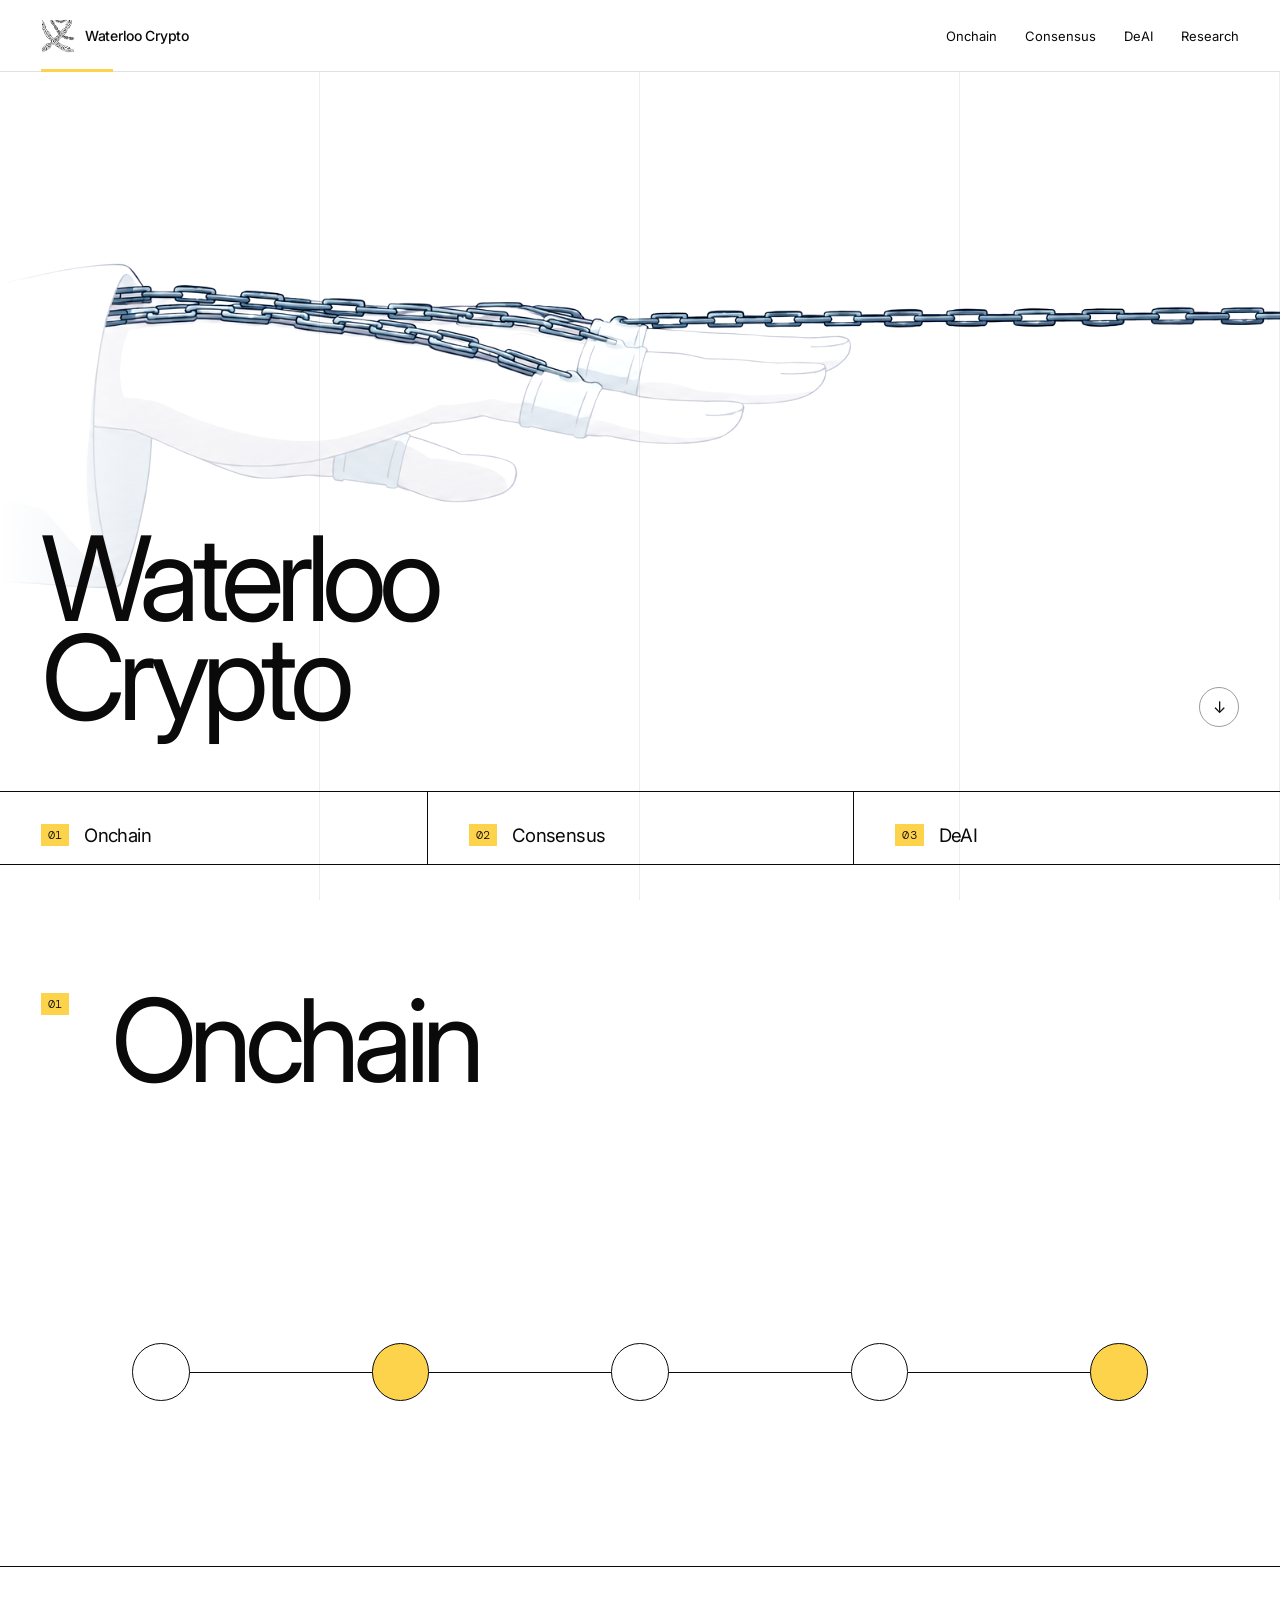
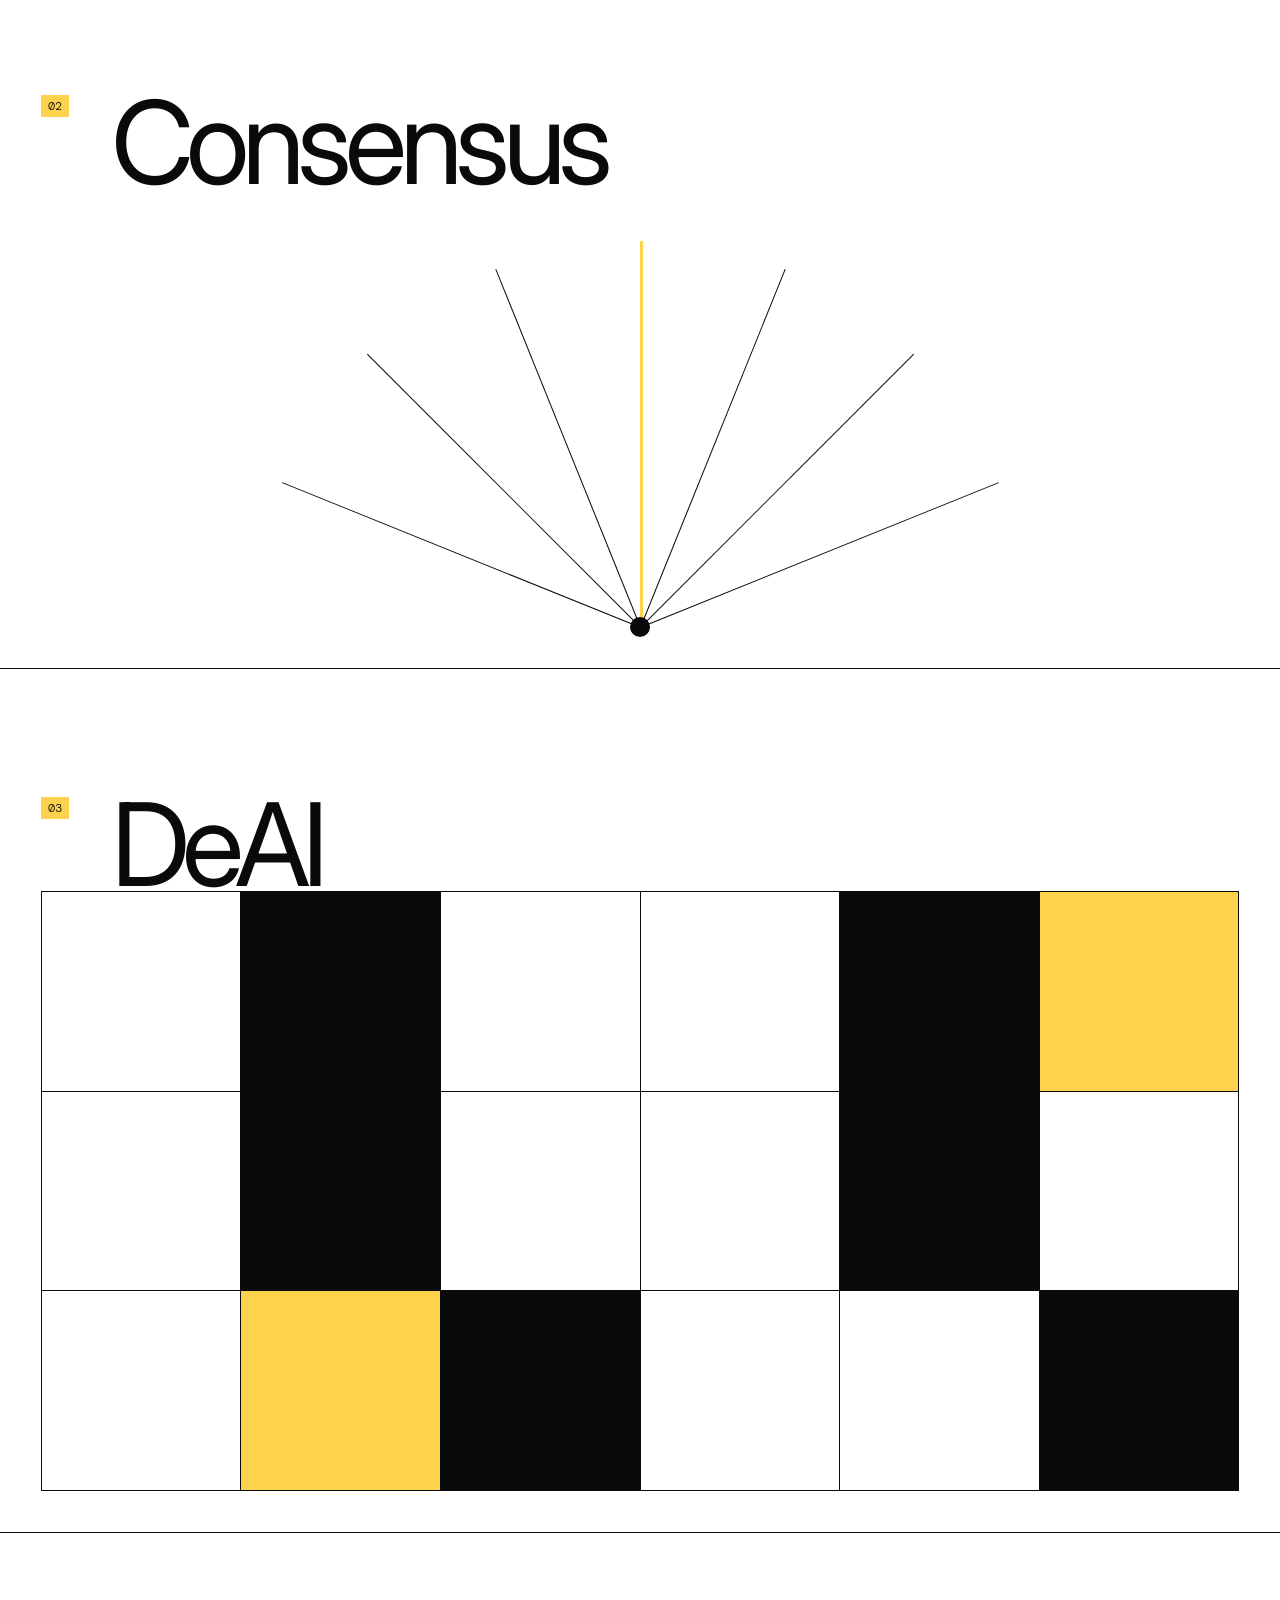
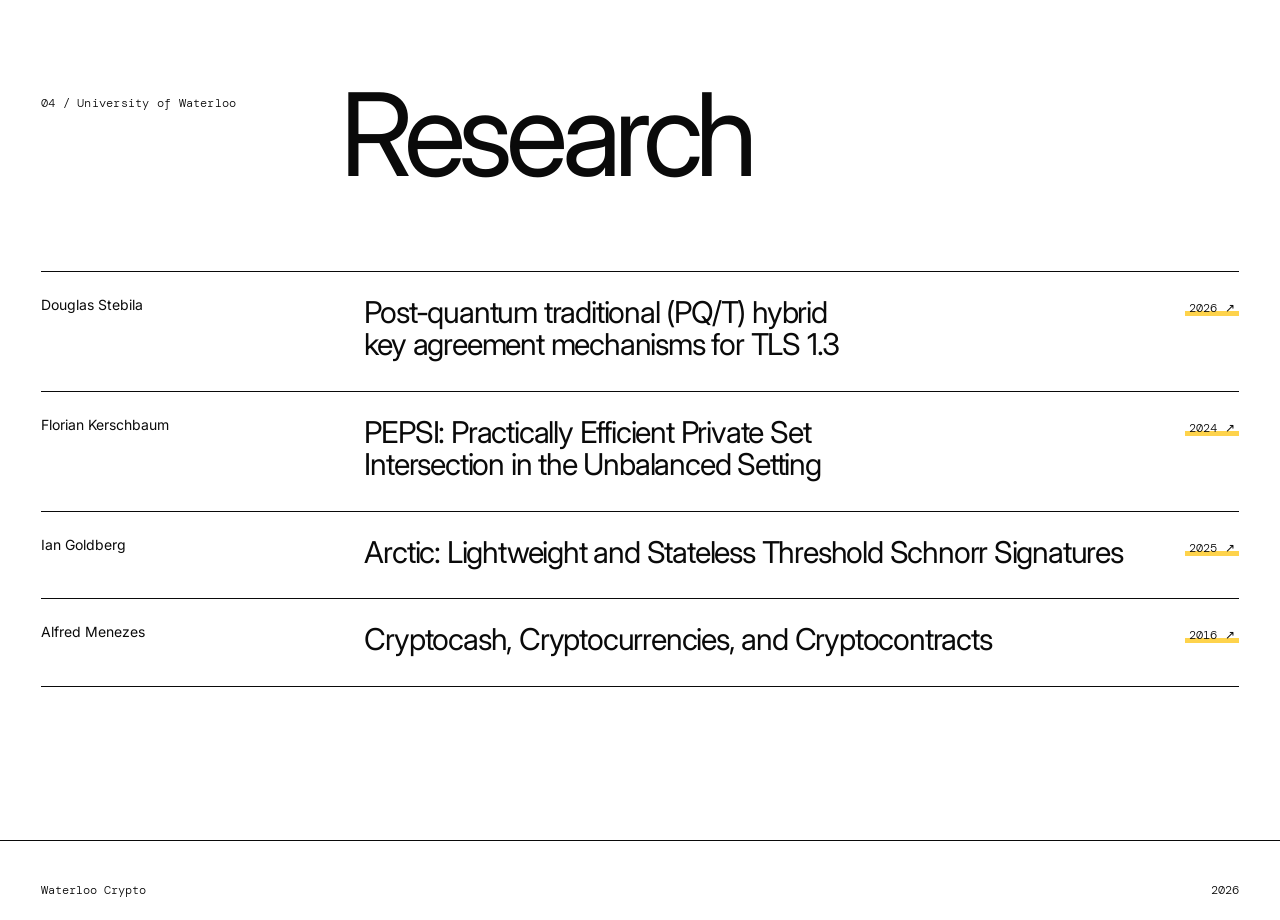
==== commit fb3b13f1: "Rebalance chain hero contrast" ====
--- a/index.html
+++ b/index.html
@@ -29,7 +29,7 @@
   <main id="top">
     <section class="hero" aria-labelledby="hero-title">
       <div class="hero-art" aria-hidden="true">
-        <img src="hero-chain-hand.png" alt="" fetchpriority="high">
+        <img src="hero-chain-hand.png?v=2" alt="" fetchpriority="high">
       </div>
       <h1 id="hero-title"><span>Waterloo</span><span>Crypto</span></h1>
       <a class="scroll-cue" href="#onchain" aria-label="Scroll to Onchain">↓</a>
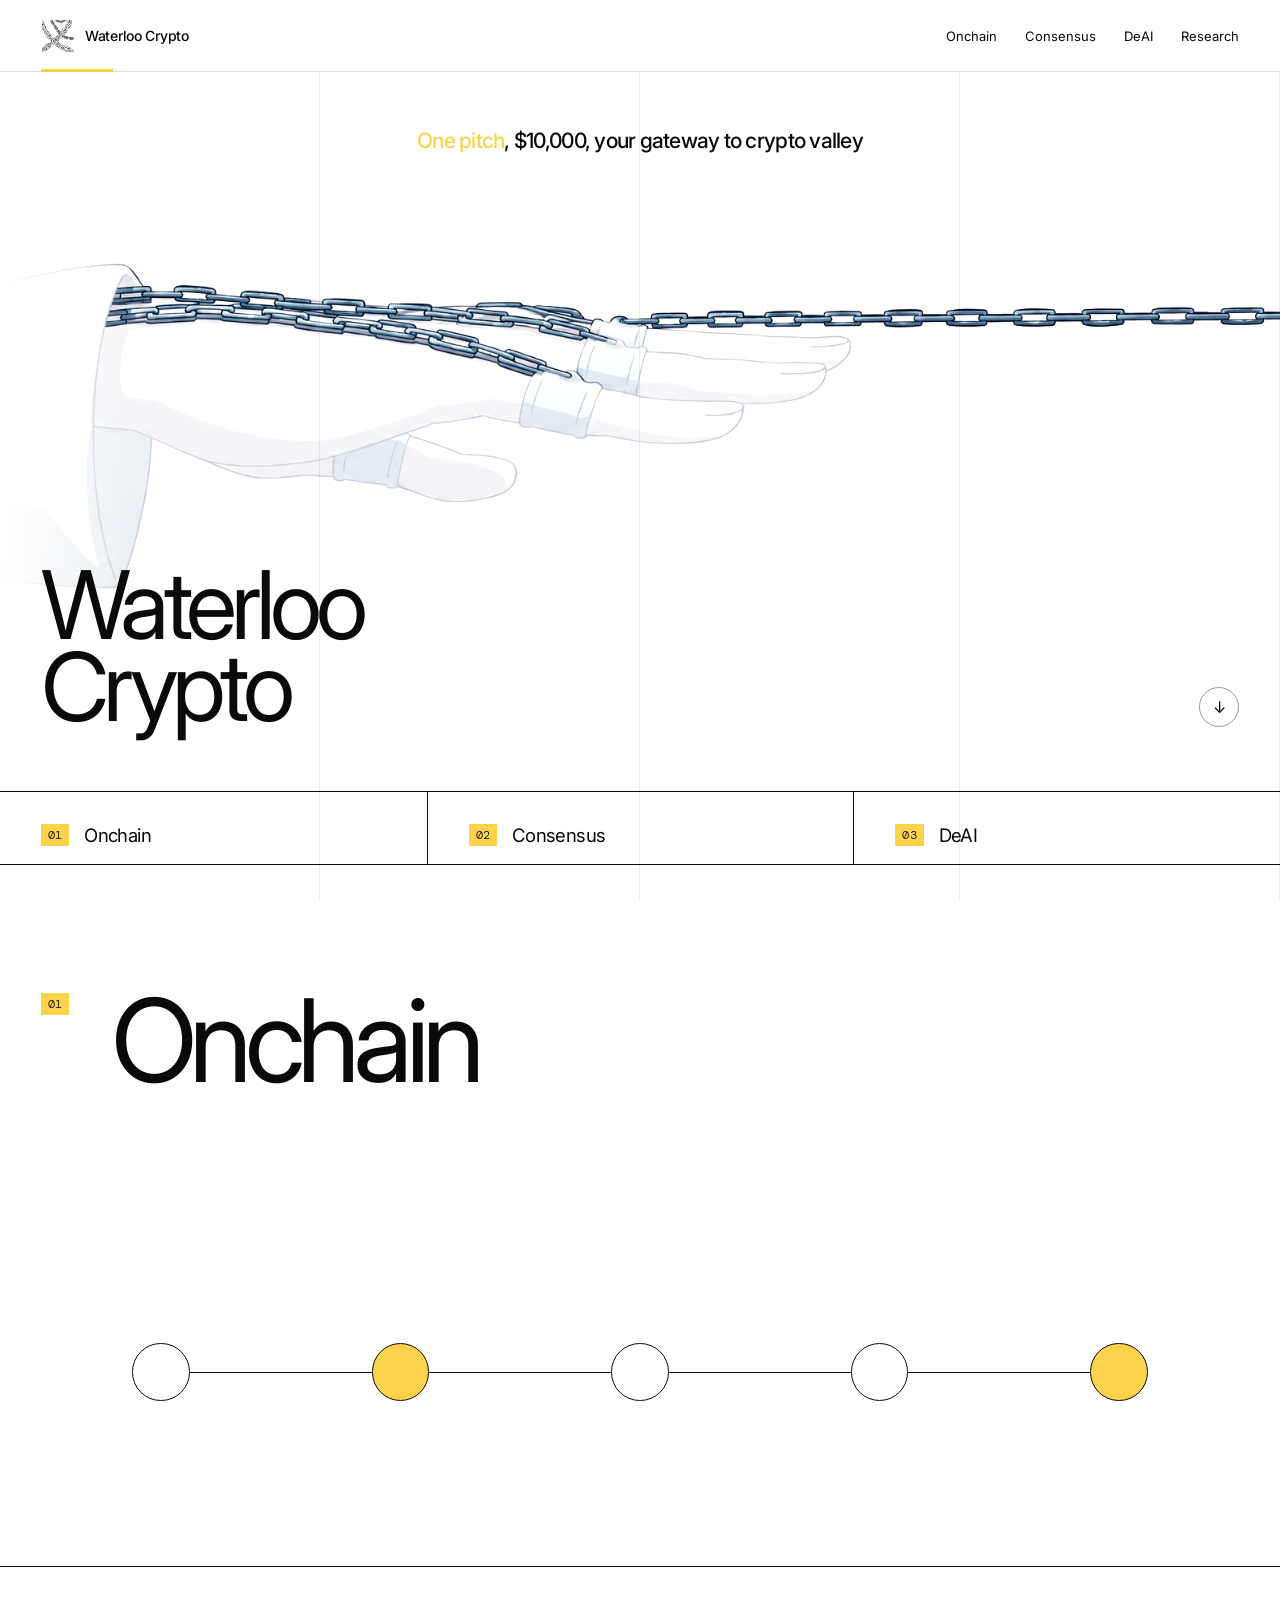
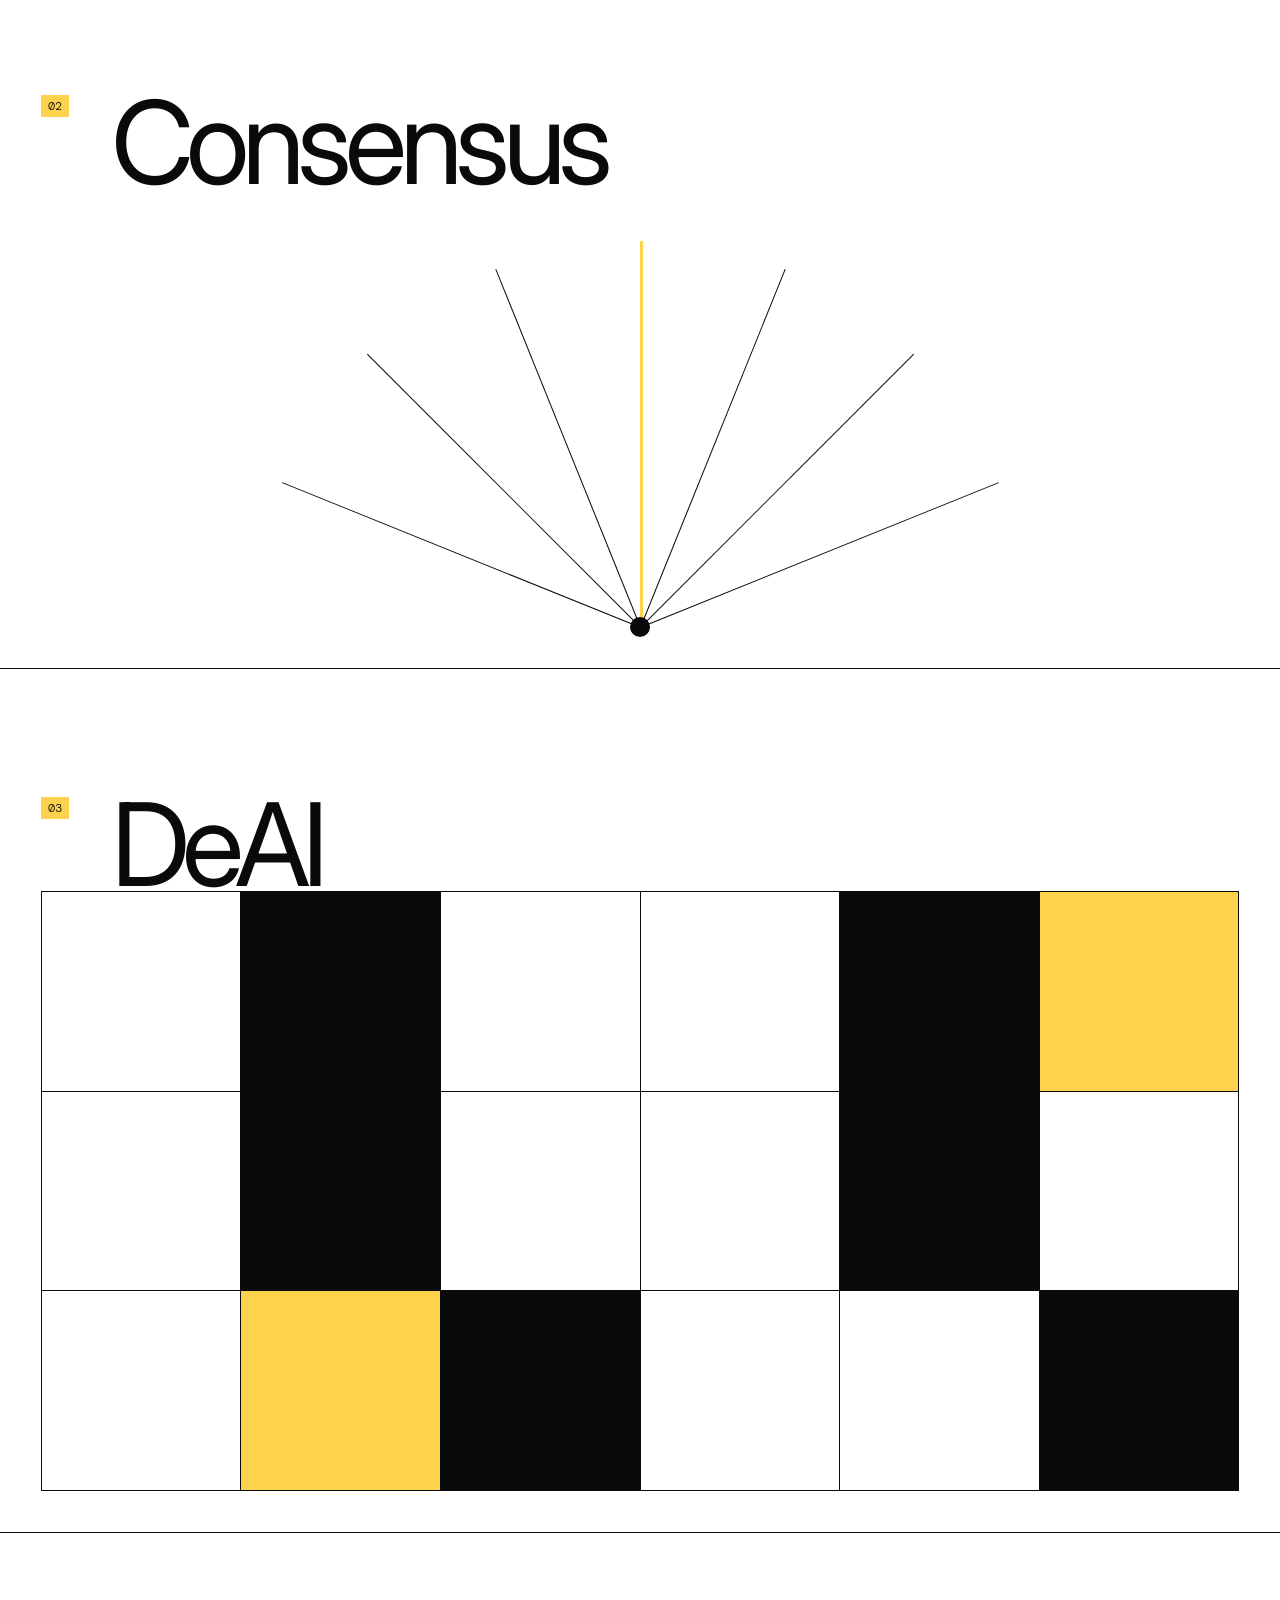
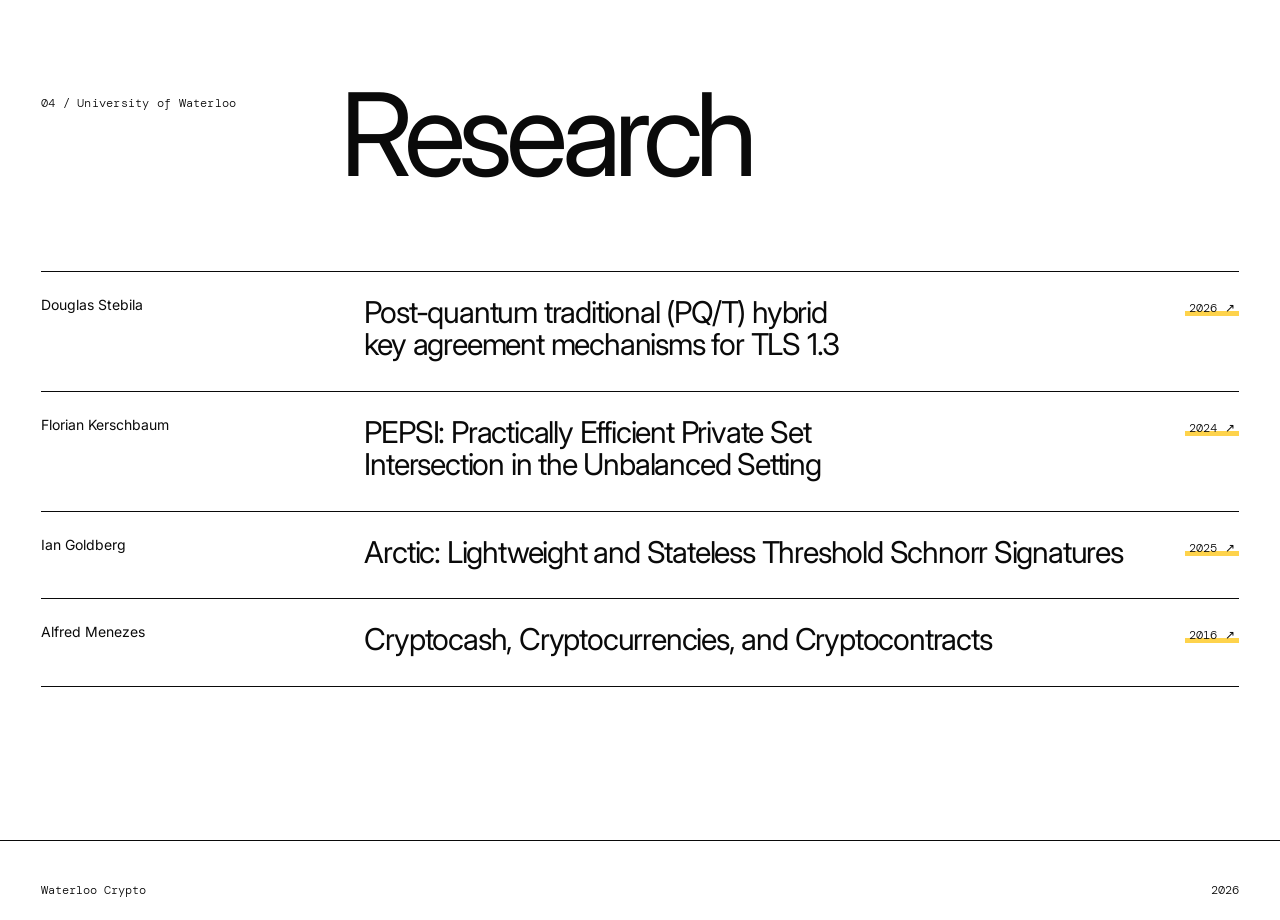
==== commit 89bb7b7c: "Refine hero title and add pitch slogan" ====
--- a/index.html
+++ b/index.html
@@ -31,6 +31,7 @@
       <div class="hero-art" aria-hidden="true">
         <img src="hero-chain-hand.png?v=2" alt="" fetchpriority="high">
       </div>
+      <p class="hero-slogan"><span>One pitch</span>, $10,000, your gateway to crypto valley</p>
       <h1 id="hero-title"><span>Waterloo</span><span>Crypto</span></h1>
       <a class="scroll-cue" href="#onchain" aria-label="Scroll to Onchain">↓</a>
     </section>
--- a/styles.css
+++ b/styles.css
@@ -53,7 +53,9 @@
 .hero-art::before { inset: 0; background: linear-gradient(180deg, white 0, transparent 10%, transparent 82%, white 100%); }
 .hero-art::after { inset: 0 auto 0 0; width: 10vw; background: linear-gradient(90deg, white, transparent); }
 .hero-art img { width: 100%; height: 100%; display: block; object-fit: cover; object-position: center; filter: contrast(1.035) brightness(1.012); }
-.hero h1 { position: relative; z-index: 2; font-size: clamp(58px, 9.2vw, 138px); font-weight: 400; line-height: .84; letter-spacing: -.065em; }
+.hero-slogan { position: absolute; z-index: 3; top: clamp(104px, 10vw, 142px); left: 50%; width: min(calc(100% - (2 * var(--pad))), 780px); transform: translateX(-50%); text-align: center; font-size: clamp(17px, 1.65vw, 25px); font-weight: 500; line-height: 1.25; letter-spacing: -.035em; text-wrap: balance; }
+.hero-slogan span { color: var(--uw-yellow); font-weight: 500; }
+.hero h1 { position: relative; z-index: 2; font-size: clamp(52px, 7.4vw, 112px); font-weight: 400; line-height: .86; letter-spacing: -.06em; }
 .hero h1 span { display: block; }
 .scroll-cue { position: absolute; right: var(--pad); bottom: clamp(38px, 5vw, 70px); z-index: 3; width: 40px; height: 40px; border: 1px solid rgba(10,10,10,.4); border-radius: 50%; display: grid; place-items: center; font-size: 16px; }
 
@@ -122,7 +124,8 @@
   .hero-art::before { background: linear-gradient(180deg, white 0, transparent 8%, transparent 77%, white 100%); }
   .hero-art::after { display: none; }
   .hero-art img { object-position: 44% center; }
-  .hero h1 { font-size: clamp(50px, 16vw, 82px); }
+  .hero-slogan { top: 102px; width: calc(100% - (2 * var(--pad))); font-size: clamp(16px, 4.8vw, 20px); }
+  .hero h1 { font-size: clamp(44px, 13vw, 68px); }
   .scroll-cue { display: none; }
   .index { grid-template-columns: 1fr; }
   .index a { min-height: 64px; padding-block: 15px; }
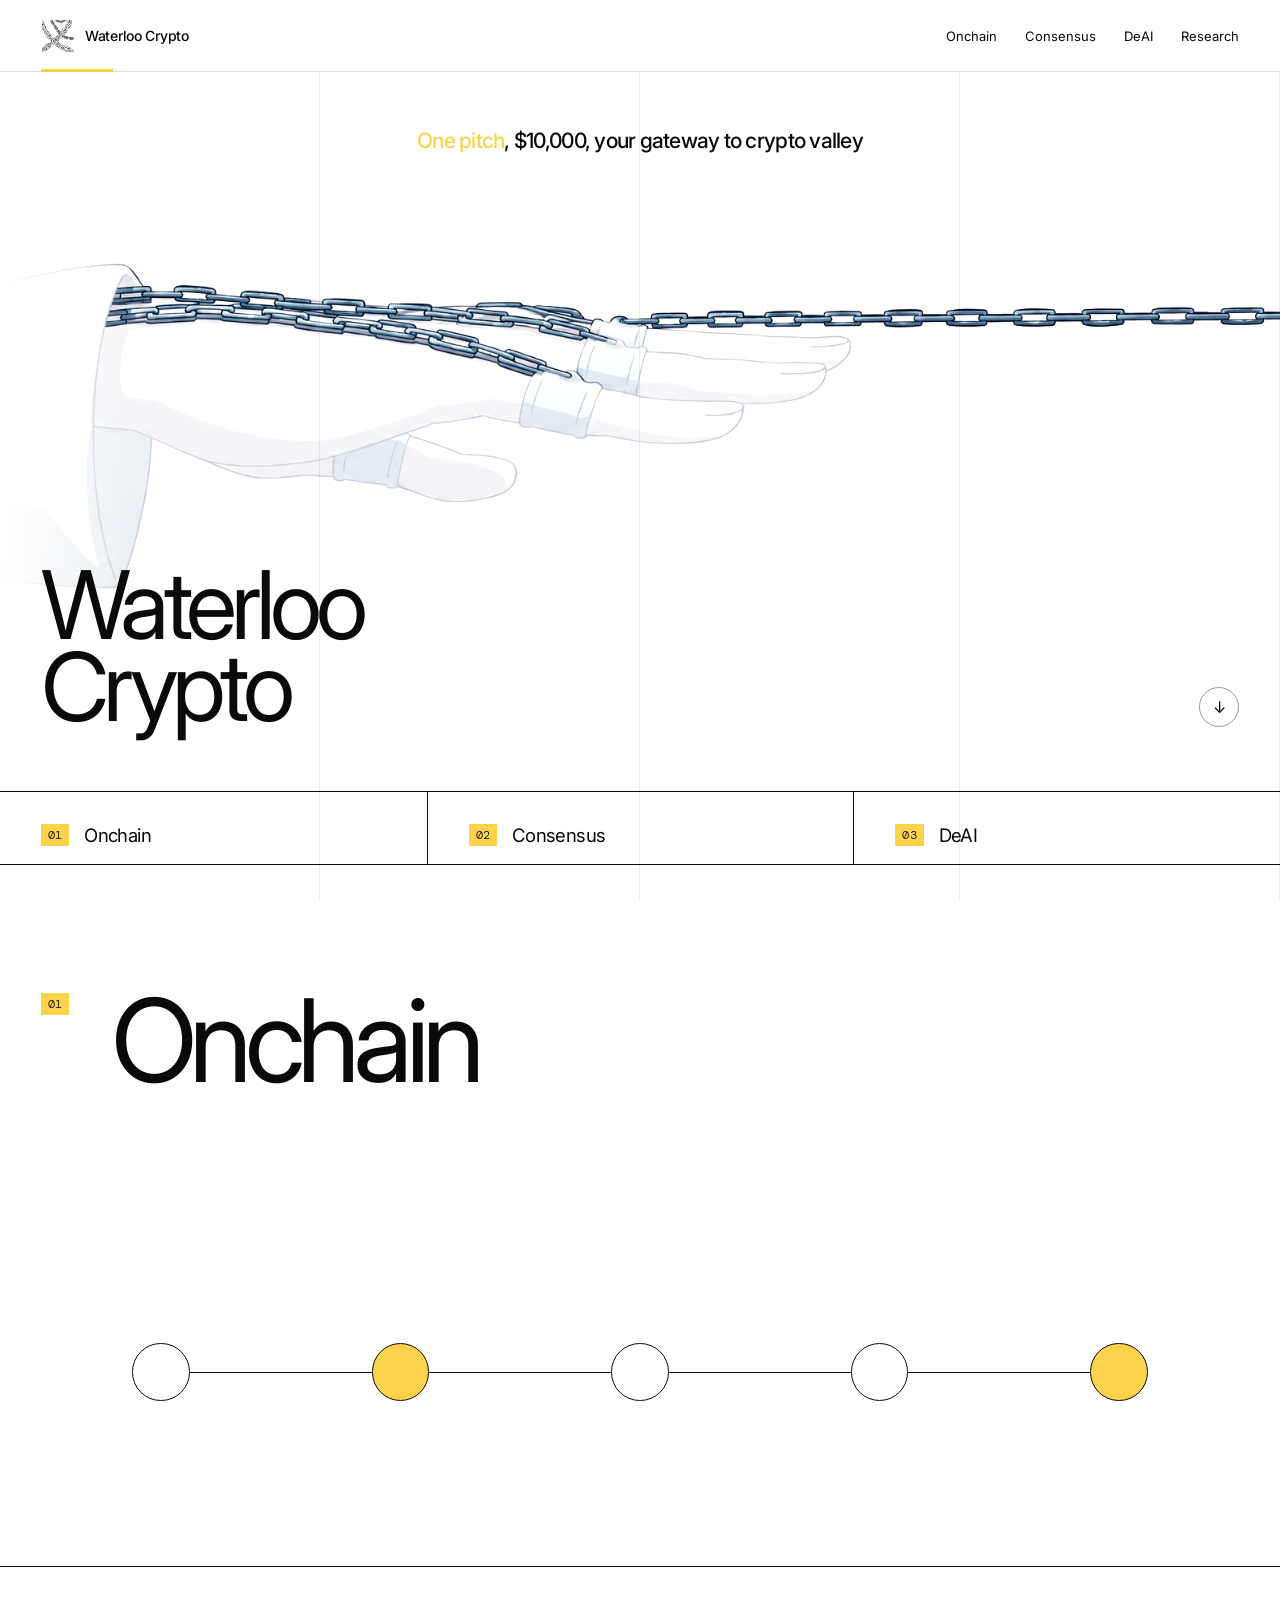
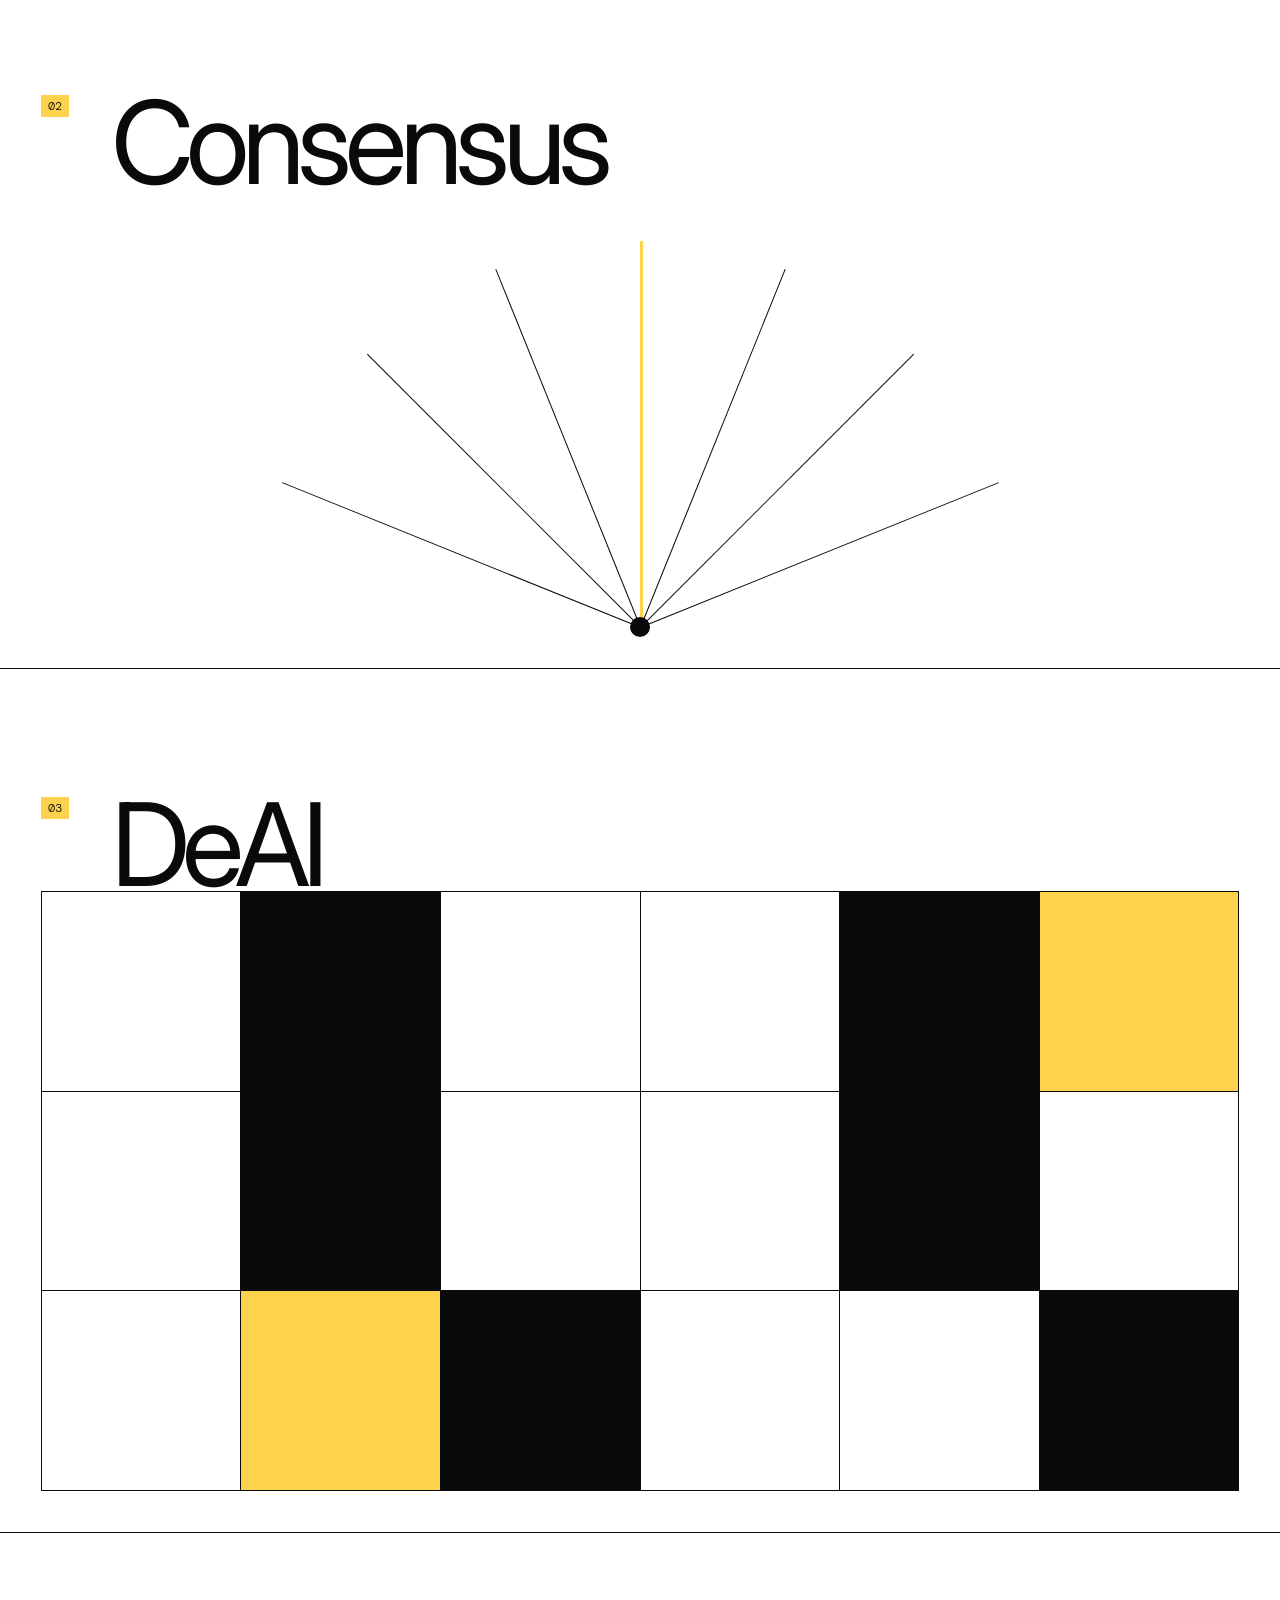
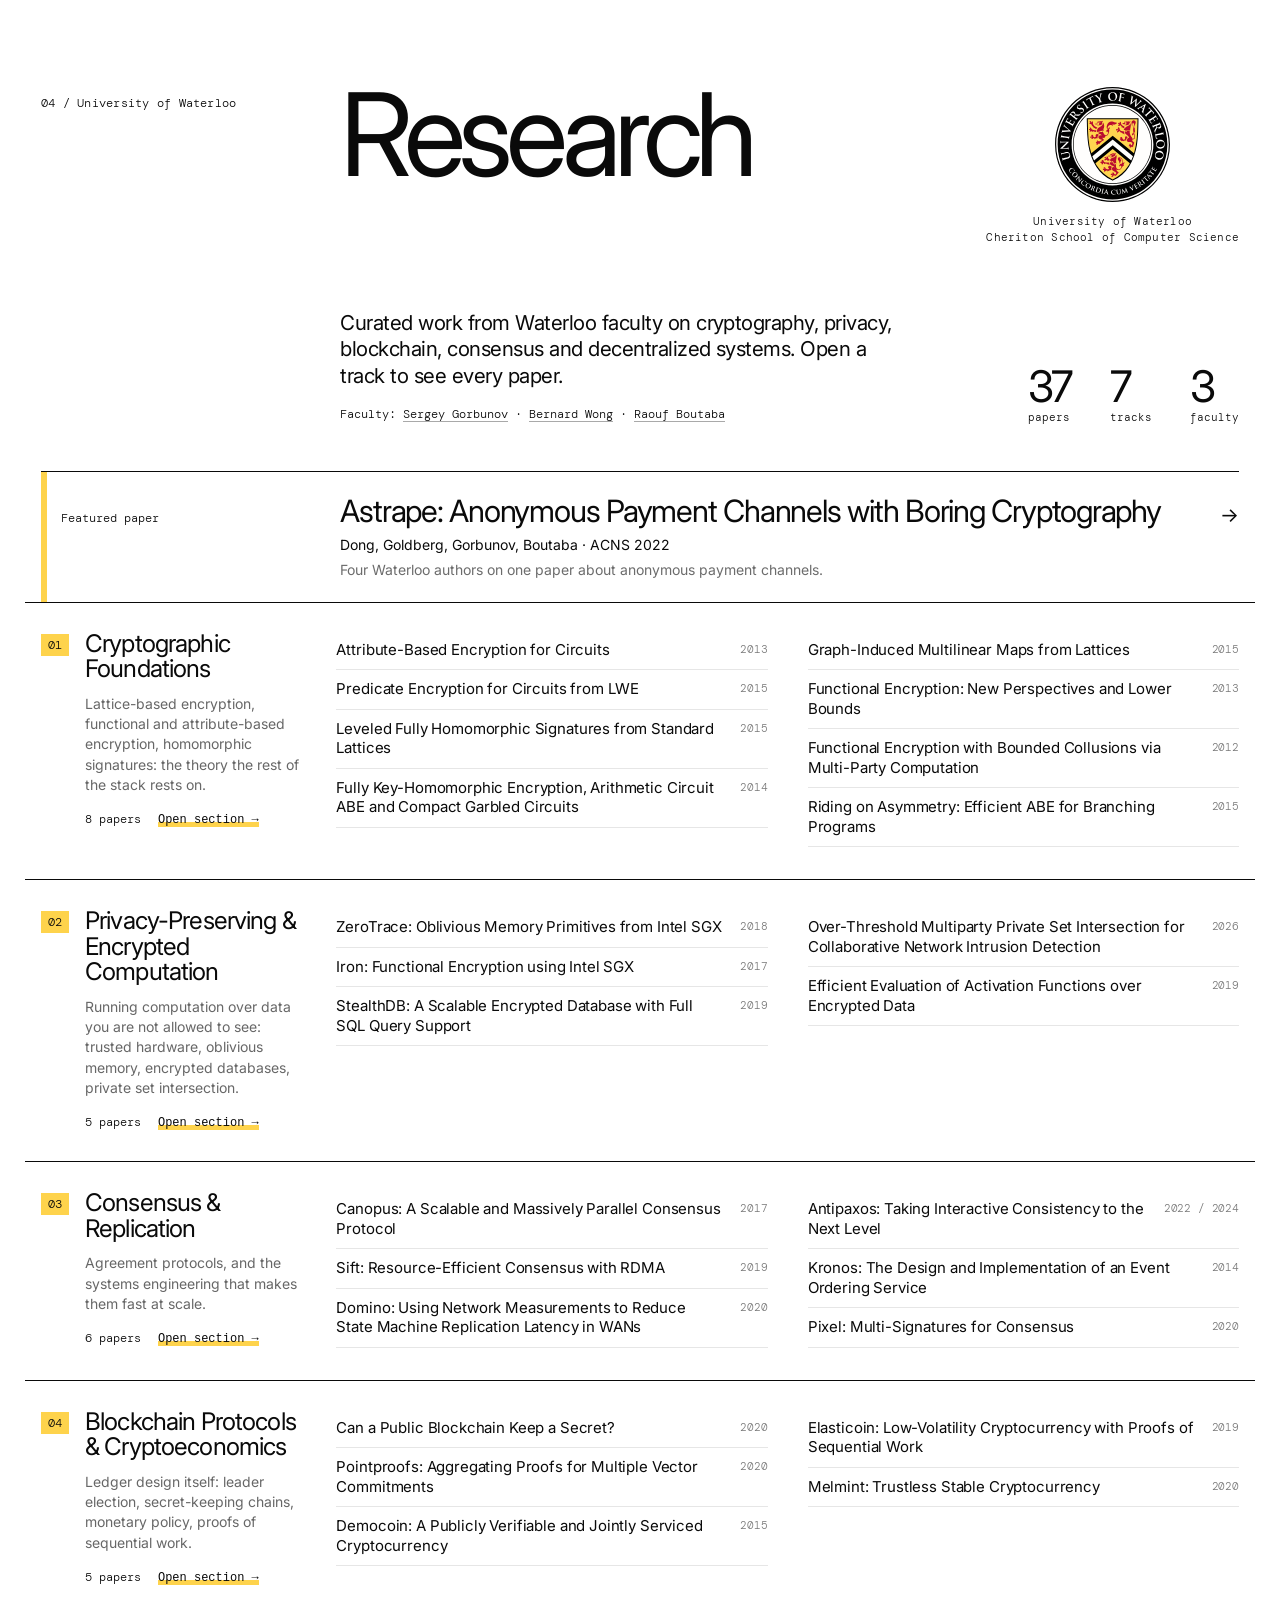
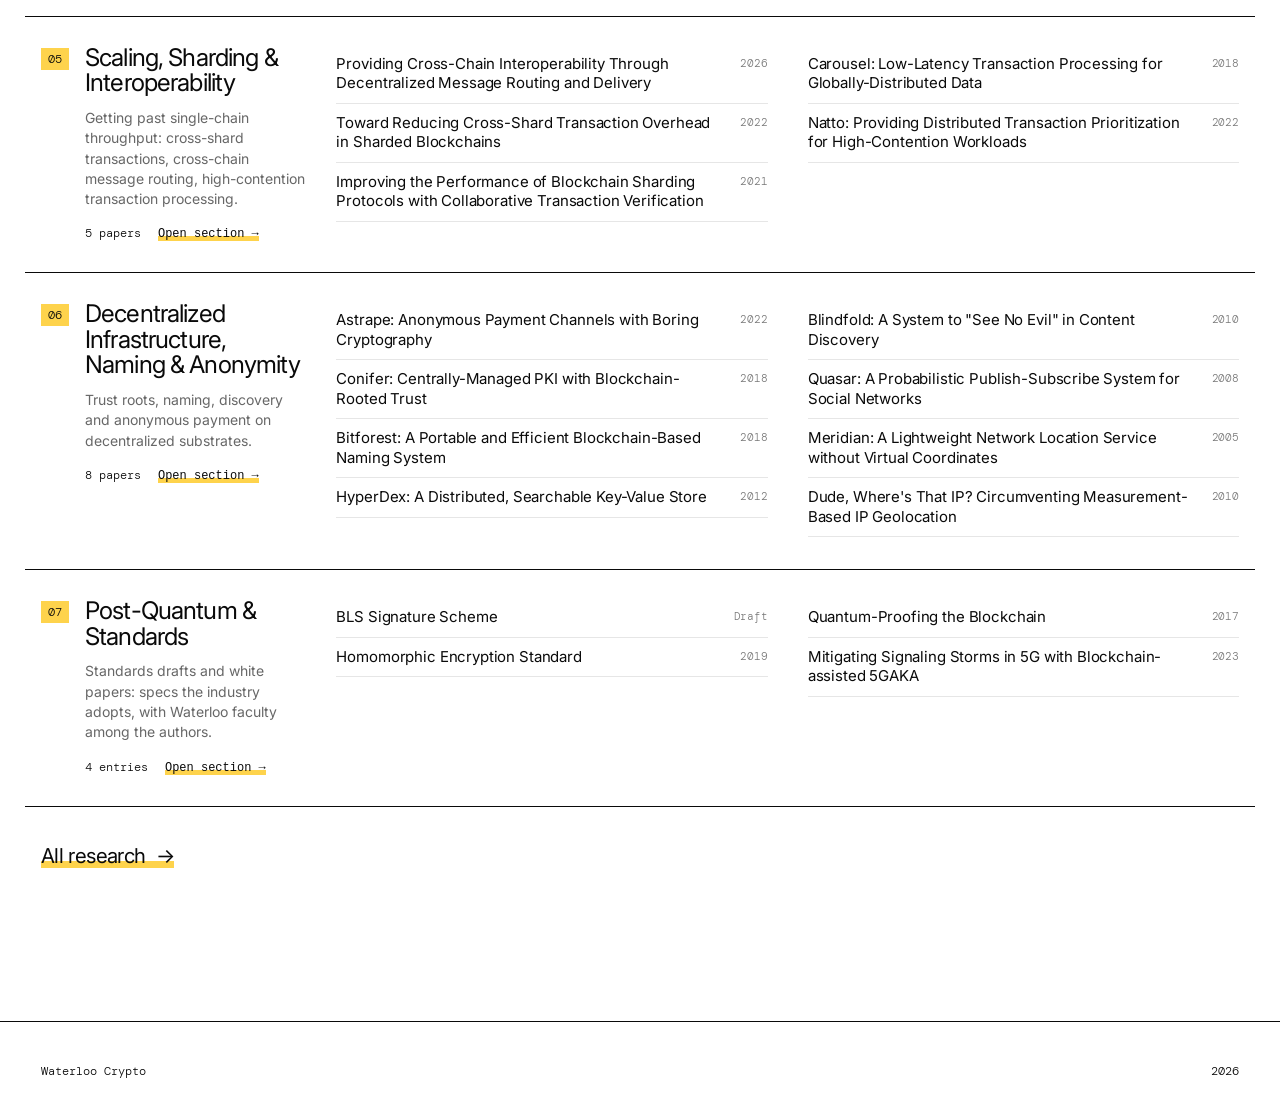
==== commit 7c4b019d: "Research index with 7 clickable tracks and UW seal - research.js holds the curated papers (Gorbunov," ====
--- a/index.html
+++ b/index.html
@@ -65,33 +65,31 @@
     </section>
 
     <section class="research" id="research" aria-labelledby="research-title">
-      <div class="research-heading reveal"><span class="eyebrow">04 / University of Waterloo</span><h2 id="research-title">Research</h2></div>
-      <div class="paper-list">
-        <article class="paper reveal">
-          <a class="professor" href="https://www.math.uwaterloo.ca/~dstebila/" target="_blank" rel="noreferrer">Douglas Stebila</a>
-          <a class="paper-title" href="https://www.math.uwaterloo.ca/~dstebila/" target="_blank" rel="noreferrer">Post-quantum traditional (PQ/T) hybrid key agreement mechanisms for TLS 1.3</a>
-          <span class="year">2026 ↗</span>
-        </article>
-        <article class="paper reveal">
-          <a class="professor" href="https://cs.uwaterloo.ca/~fkerschb/" target="_blank" rel="noreferrer">Florian Kerschbaum</a>
-          <a class="paper-title" href="https://crysp.uwaterloo.ca/publications/" target="_blank" rel="noreferrer">PEPSI: Practically Efficient Private Set Intersection in the Unbalanced Setting</a>
-          <span class="year">2024 ↗</span>
-        </article>
-        <article class="paper reveal">
-          <a class="professor" href="https://cs.uwaterloo.ca/~iang/" target="_blank" rel="noreferrer">Ian Goldberg</a>
-          <a class="paper-title" href="https://cs.uwaterloo.ca/~Iang/pubs.html" target="_blank" rel="noreferrer">Arctic: Lightweight and Stateless Threshold Schnorr Signatures</a>
-          <span class="year">2025 ↗</span>
-        </article>
-        <article class="paper reveal">
-          <a class="professor" href="https://cacr.uwaterloo.ca/people/faculty/menezes.html" target="_blank" rel="noreferrer">Alfred Menezes</a>
-          <a class="paper-title" href="https://www.math.uwaterloo.ca/~ajmeneze/publications/cryptocash.pdf" target="_blank" rel="noreferrer">Cryptocash, Cryptocurrencies, and Cryptocontracts</a>
-          <span class="year">2016 ↗</span>
-        </article>
+      <div class="research-heading reveal">
+        <span class="eyebrow">04 / University of Waterloo</span>
+        <h2 id="research-title">Research</h2>
+        <div class="uw-badge">
+          <img class="uw-seal" src="uw-seal.svg" alt="University of Waterloo seal" width="250" height="250">
+          <span>University of Waterloo<br>Cheriton School of Computer Science</span>
+        </div>
       </div>
+
+      <div class="research-intro reveal">
+        <p class="research-lede">Curated work from Waterloo faculty on cryptography, privacy, blockchain, consensus and decentralized systems. Open a track to see every paper.</p>
+        <p class="research-faculty" id="researchFaculty"></p>
+        <div class="research-stats" id="researchStats"></div>
+      </div>
+
+      <div class="reveal" id="researchFeatured"></div>
+
+      <div class="rs-list" id="researchIndex"></div>
+
+      <a class="research-all" href="research.html">All research <span aria-hidden="true">→</span></a>
     </section>
   </main>
 
   <footer><a href="#top">Waterloo Crypto</a><span>2026</span></footer>
+  <script src="research.js"></script>
   <script src="main.js"></script>
 </body>
 </html>
--- a/styles.css
+++ b/styles.css
@@ -70,6 +70,7 @@
 .index span, .number, .eyebrow, .year { font: 300 12px/1 var(--mono); letter-spacing: .02em; }
 .index span, .number { width: fit-content; padding: 5px 7px; background: var(--uw-yellow); color: var(--ink); }
 .index a:hover { background: var(--soft); }
+.number { align-self: start; height: fit-content; }
 
 .chapter { min-height: 78svh; padding: clamp(90px, 10vw, 140px) var(--pad) var(--pad); position: relative; overflow: hidden; display: grid; grid-template-rows: auto 1fr; background: white; color: var(--ink); border-bottom: 1px solid var(--ink); }
 .chapter-title { position: relative; z-index: 3; display: grid; grid-template-columns: 70px 1fr; align-items: start; }
@@ -98,15 +99,97 @@
 .deai-grid span:nth-child(6), .deai-grid span:nth-child(14) { background: var(--uw-yellow); }
 .deai-grid span:hover { background: var(--soft); }
 
-.research { padding: clamp(110px, 12vw, 170px) var(--pad); background: white; }
-.research-heading { display: grid; grid-template-columns: 25% 1fr; align-items: start; padding-bottom: clamp(50px, 7vw, 100px); }
+/* ---------- research (landing) ---------- */
+.research { position: relative; z-index: 21; padding: clamp(110px, 12vw, 170px) var(--pad); background: white; }
+.research-heading { display: grid; grid-template-columns: 25% 1fr auto; align-items: start; padding-bottom: clamp(40px, 5vw, 64px); }
 .research-heading h2 { font-size: clamp(58px, 9vw, 136px); font-weight: 400; line-height: .82; letter-spacing: -.065em; }
 .eyebrow { padding-top: 10px; }
-.paper-list { border-top: 1px solid var(--ink); }
-.paper { display: grid; grid-template-columns: 25% 1fr 90px; align-items: start; gap: 24px; padding: 24px 0 30px; border-bottom: 1px solid var(--ink); }
-.professor { font-size: 14px; }
-.paper-title { max-width: 40ch; font-size: clamp(20px, 2.35vw, 36px); line-height: 1.08; letter-spacing: -.04em; text-wrap: balance; transition: opacity .2s; }
-.paper-title:hover, .professor:hover { opacity: .45; }
+.uw-seal { display: block; flex: 0 0 auto; mix-blend-mode: multiply; }
+.uw-badge { display: flex; flex-direction: column; align-items: center; gap: 12px; text-align: center; font: 300 11px/1.45 var(--mono); letter-spacing: .02em; }
+.uw-badge .uw-seal { width: clamp(84px, 9vw, 132px); height: auto; }
+
+.research-intro { display: grid; grid-template-columns: 25% 1fr auto; gap: 0; align-items: end; padding-bottom: clamp(32px, 4vw, 48px); }
+.research-lede { grid-column: 2; max-width: 44ch; font-size: clamp(18px, 1.6vw, 23px); line-height: 1.3; letter-spacing: -.025em; }
+.research-faculty { grid-column: 2; grid-row: 2; margin-top: 16px; font: 300 12px/1.5 var(--mono); }
+.research-faculty a { box-shadow: inset 0 -1px rgba(10,10,10,.35); transition: box-shadow .2s; }
+.research-faculty a:hover { box-shadow: inset 0 -6px var(--uw-yellow); }
+.research-stats { grid-column: 3; grid-row: 1 / span 2; display: flex; gap: clamp(20px, 3vw, 44px); }
+.research-stats div { display: flex; flex-direction: column; gap: 6px; }
+.research-stats b { font-size: clamp(34px, 3.4vw, 52px); font-weight: 400; line-height: .9; letter-spacing: -.05em; }
+.research-stats span { font: 300 11px/1 var(--mono); }
+
+.featured-paper { position: relative; display: grid; grid-template-columns: 25% 1fr 40px; align-items: baseline; row-gap: 8px; padding: 22px 0 24px; border-top: 1px solid var(--ink); background: linear-gradient(90deg, var(--uw-yellow) 0 6px, transparent 6px); padding-left: 0; }
+.featured-paper .mono-label { grid-column: 1; grid-row: 1 / span 3; padding-left: 20px; font: 300 12px/1 var(--mono); }
+.featured-paper strong { grid-column: 2; font-size: clamp(22px, 2.4vw, 34px); font-weight: 400; line-height: 1.08; letter-spacing: -.04em; }
+.featured-paper .featured-by, .featured-paper .featured-why { grid-column: 2; font-size: 14px; }
+.featured-paper .featured-why { color: rgba(10,10,10,.6); }
+.featured-paper i { grid-column: 3; grid-row: 1; justify-self: end; font-style: normal; font-size: 20px; transition: transform .3s; }
+.featured-paper:hover i { transform: translateX(6px); }
+.featured-paper:hover strong { opacity: .6; }
+
+.rs-list { margin: 0 -16px; border-top: 1px solid var(--ink); }
+.rs-row { display: grid; grid-template-columns: calc(25% - 4px) 1fr; column-gap: 0; padding: 28px 16px 32px; border-bottom: 1px solid var(--ink); transition: background .25s; }
+.rs-row:hover { background: var(--soft); }
+.rs-meta { display: grid; grid-template-columns: 44px 1fr; align-content: start; row-gap: 12px; padding-right: 28px; }
+.rs-meta .number { grid-row: 1; margin-top: 3px; }
+.rs-meta h3 { grid-column: 2; margin: 0; font-size: clamp(21px, 1.9vw, 28px); font-weight: 400; line-height: 1.05; letter-spacing: -.035em; }
+.rs-meta p { grid-column: 2; margin: 0; font-size: 14px; line-height: 1.45; color: rgba(10,10,10,.62); }
+.rs-open { grid-column: 2; margin-top: 6px; font: 300 12px/1 var(--mono); }
+.rs-open b { font-weight: 400; margin-left: 10px; box-shadow: inset 0 -5px var(--uw-yellow); transition: margin .3s; }
+.rs-row:hover .rs-open b { margin-left: 16px; }
+.rs-titles { list-style: none; margin: 0; padding: 0; columns: 2; column-gap: 40px; }
+.rs-titles li { display: flex; justify-content: space-between; gap: 16px; break-inside: avoid; padding: 9px 0 10px; border-bottom: 1px solid rgba(10,10,10,.1); font-size: 15px; line-height: 1.3; letter-spacing: -.01em; }
+.rs-titles em { flex: 0 0 auto; font: 300 11px/1.7 var(--mono); font-style: normal; color: rgba(10,10,10,.55); }
+.research-all { display: inline-flex; gap: 10px; margin-top: 36px; font-size: clamp(19px, 1.6vw, 24px); letter-spacing: -.03em; box-shadow: inset 0 -7px var(--uw-yellow); }
+.research-all span { transition: transform .3s; }
+.research-all:hover span { transform: translateX(6px); }
+
+/* ---------- research page ---------- */
+.research-page .rp { position: relative; z-index: 21; padding: 118px var(--pad) clamp(80px, 9vw, 130px); background: white; min-height: 80svh; }
+.site-header nav a[aria-current] { box-shadow: inset 0 -2px var(--ink); }
+.rp-top { display: flex; justify-content: space-between; align-items: center; gap: 20px; padding-bottom: 22px; }
+.rp-back { font: 300 12px/1 var(--mono); }
+.rp-back:hover { opacity: .5; }
+.rp-uw { display: flex; align-items: center; gap: 12px; font: 300 12px/1 var(--mono); }
+.rp-uw .uw-seal { width: 44px; height: auto; }
+.rp-tabs { display: flex; gap: 0; overflow-x: auto; border-top: 1px solid var(--ink); border-bottom: 1px solid var(--ink); scrollbar-width: none; }
+.rp-tabs::-webkit-scrollbar { display: none; }
+.rp-tabs a { flex: 1 1 0; min-width: 150px; display: flex; gap: 10px; align-items: flex-start; padding: 14px 16px 16px; font-size: 13px; line-height: 1.25; letter-spacing: -.01em; border-right: 1px solid rgba(10,10,10,.14); transition: background .2s; }
+.rp-tabs a:last-child { border-right: 0; }
+.rp-tabs a span { font: 300 11px/1.4 var(--mono); }
+.rp-tabs a:hover { background: var(--soft); }
+.rp-tabs a[aria-current] { background: var(--uw-yellow); }
+
+.rp-head { display: grid; grid-template-columns: 70px 1fr; row-gap: 20px; padding: clamp(48px, 6vw, 90px) 0 clamp(36px, 4vw, 56px); }
+.rp-head .number { margin-top: 10px; }
+.rp-head h1 { grid-column: 2; font-size: clamp(46px, 7vw, 108px); font-weight: 400; line-height: .88; letter-spacing: -.06em; text-wrap: balance; }
+.rp-def, .rp-count, .rp-faculty { grid-column: 2; margin: 0; }
+.rp-def { max-width: 48ch; font-size: clamp(18px, 1.6vw, 23px); line-height: 1.3; letter-spacing: -.025em; }
+.rp-count, .rp-faculty { font: 300 12px/1.5 var(--mono); }
+.rp-faculty a { box-shadow: inset 0 -1px rgba(10,10,10,.35); }
+
+.rp-table { border-top: 1px solid var(--ink); }
+.rp-row { display: grid; grid-template-columns: 90px minmax(0, 1fr) minmax(0, 30%) 40px; gap: 24px; align-items: start; padding: 22px 0 24px; border-bottom: 1px solid var(--ink); }
+.rp-th { padding: 12px 0; font: 300 11px/1 var(--mono); color: rgba(10,10,10,.6); }
+.rp-row .year { justify-self: start; white-space: nowrap; }
+.rp-title { font-size: clamp(19px, 1.9vw, 27px); line-height: 1.12; letter-spacing: -.035em; text-wrap: balance; transition: opacity .2s; }
+.rp-title:hover { opacity: .5; }
+.rp-authors { margin: 8px 0 0; font-size: 14px; color: rgba(10,10,10,.62); }
+.rp-venue { font-size: 14px; line-height: 1.4; }
+.rp-tag { display: table; margin-top: 8px; padding: 4px 7px; background: var(--uw-yellow); font: 300 11px/1 var(--mono); }
+.rp-link { justify-self: end; width: 34px; height: 34px; display: grid; place-items: center; border: 1px solid rgba(10,10,10,.35); border-radius: 50%; transition: background .2s; }
+.rp-link:hover { background: var(--uw-yellow); }
+.rp-note { display: grid; grid-template-columns: 70px 1fr; gap: 24px; margin-top: 36px; padding: 20px 0; border-top: 1px solid rgba(10,10,10,.14); border-bottom: 1px solid rgba(10,10,10,.14); }
+.rp-note span { font: 300 12px/1.6 var(--mono); }
+.rp-note p { margin: 0; max-width: 60ch; font-size: 16px; line-height: 1.45; }
+.rp-pn { display: grid; grid-template-columns: 1fr 1fr; margin-top: clamp(48px, 6vw, 80px); border-top: 1px solid var(--ink); border-bottom: 1px solid var(--ink); }
+.rp-pn a { display: flex; flex-direction: column; gap: 10px; padding: 22px 20px 24px 0; font-size: clamp(18px, 1.7vw, 24px); letter-spacing: -.03em; transition: background .2s; }
+.rp-pn a span { font: 300 12px/1 var(--mono); }
+.rp-pn a.next { align-items: flex-end; text-align: right; padding: 22px 0 24px 20px; border-left: 1px solid var(--ink); }
+.rp-pn a:hover { background: var(--soft); }
+.rp .rs-list { margin-top: 0; }
+.sr-only { position: absolute; width: 1px; height: 1px; overflow: hidden; clip: rect(0 0 0 0); white-space: nowrap; }
+
 .year { justify-self: end; padding: 6px 4px 2px; box-shadow: inset 0 -5px var(--uw-yellow); }
 
 footer { min-height: 80px; padding: 24px var(--pad); border-top: 1px solid var(--ink); display: flex; justify-content: space-between; align-items: flex-end; font: 300 12px/1 var(--mono); }
@@ -137,12 +220,37 @@
   .chain-visual span { width: 34px; }
   .consensus-visual { width: 92vw; }
   .deai-grid { grid-template-columns: repeat(3, 1fr); }
-  .research-heading { display: block; }
-  .research-heading h2 { margin-top: 35px; font-size: clamp(52px, 15vw, 78px); }
-  .paper { grid-template-columns: 1fr auto; gap: 16px; }
-  .professor { grid-column: 1; }
-  .year { grid-column: 2; grid-row: 1; }
-  .paper-title { grid-column: 1 / -1; font-size: clamp(21px, 6vw, 31px); }
+  .research-heading { grid-template-columns: 1fr auto; row-gap: 28px; }
+  .research-heading .eyebrow { grid-column: 1; grid-row: 1; }
+  .research-heading h2 { grid-column: 1; grid-row: 2; font-size: clamp(52px, 15vw, 78px); }
+  .uw-badge { grid-column: 2; grid-row: 1 / span 2; align-self: end; font-size: 9.5px; }
+  .uw-badge .uw-seal { width: 72px; }
+  .research-intro { grid-template-columns: 1fr; row-gap: 22px; }
+  .research-lede, .research-faculty, .research-stats { grid-column: 1; grid-row: auto; }
+  .research-faculty { margin-top: 0; }
+  .featured-paper { grid-template-columns: 1fr 30px; padding-left: 20px; }
+  .featured-paper .mono-label { grid-column: 1; grid-row: auto; padding-left: 0; }
+  .featured-paper strong, .featured-paper .featured-by, .featured-paper .featured-why { grid-column: 1; }
+  .featured-paper i { grid-column: 2; grid-row: 2; }
+  .rs-row { grid-template-columns: 1fr; row-gap: 22px; }
+  .rs-meta { padding-right: 0; grid-template-columns: 38px 1fr; }
+  .rs-titles { columns: 1; }
+  .rs-titles li { font-size: 14px; }
+
+  .research-page .rp { padding-top: 104px; }
+  .rp-uw span { display: none; }
+  .rp-tabs a { flex: 0 0 auto; min-width: 0; max-width: 190px; }
+  .rp-head { grid-template-columns: 38px 1fr; }
+  .rp-head h1 { font-size: clamp(38px, 11vw, 60px); }
+  .rp-row { grid-template-columns: 1fr 34px; gap: 10px 14px; }
+  .rp-th { display: none; }
+  .rp-row .year { grid-column: 1; grid-row: 1; }
+  .rp-row > div[role="cell"]:not(.rp-venue) { grid-column: 1 / -1; grid-row: 2; }
+  .rp-venue { grid-column: 1 / -1; grid-row: 3; }
+  .rp-link { grid-column: 2; grid-row: 1; }
+  .rp-note { grid-template-columns: 1fr; gap: 8px; }
+  .rp-pn { grid-template-columns: 1fr; }
+  .rp-pn a.next { border-left: 0; border-top: 1px solid var(--ink); }
 }
 
 @media (prefers-reduced-motion: reduce) {
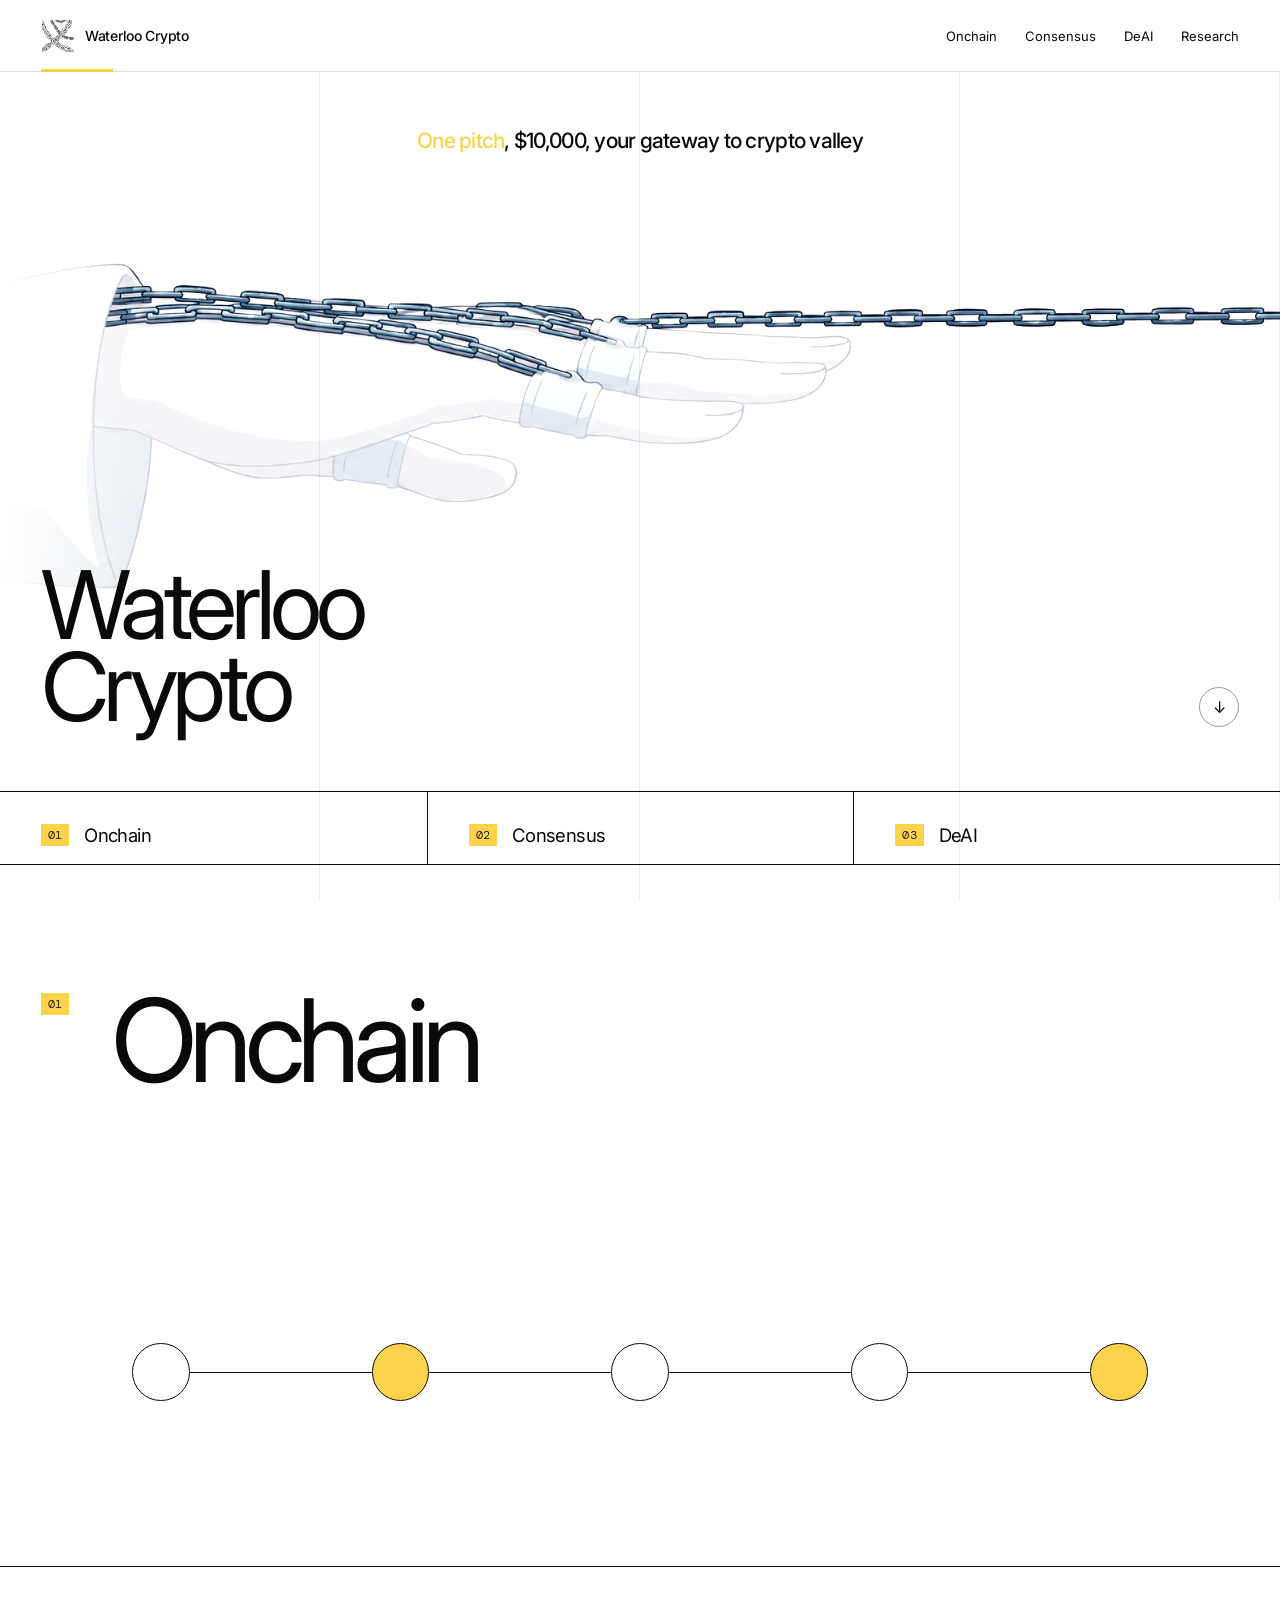
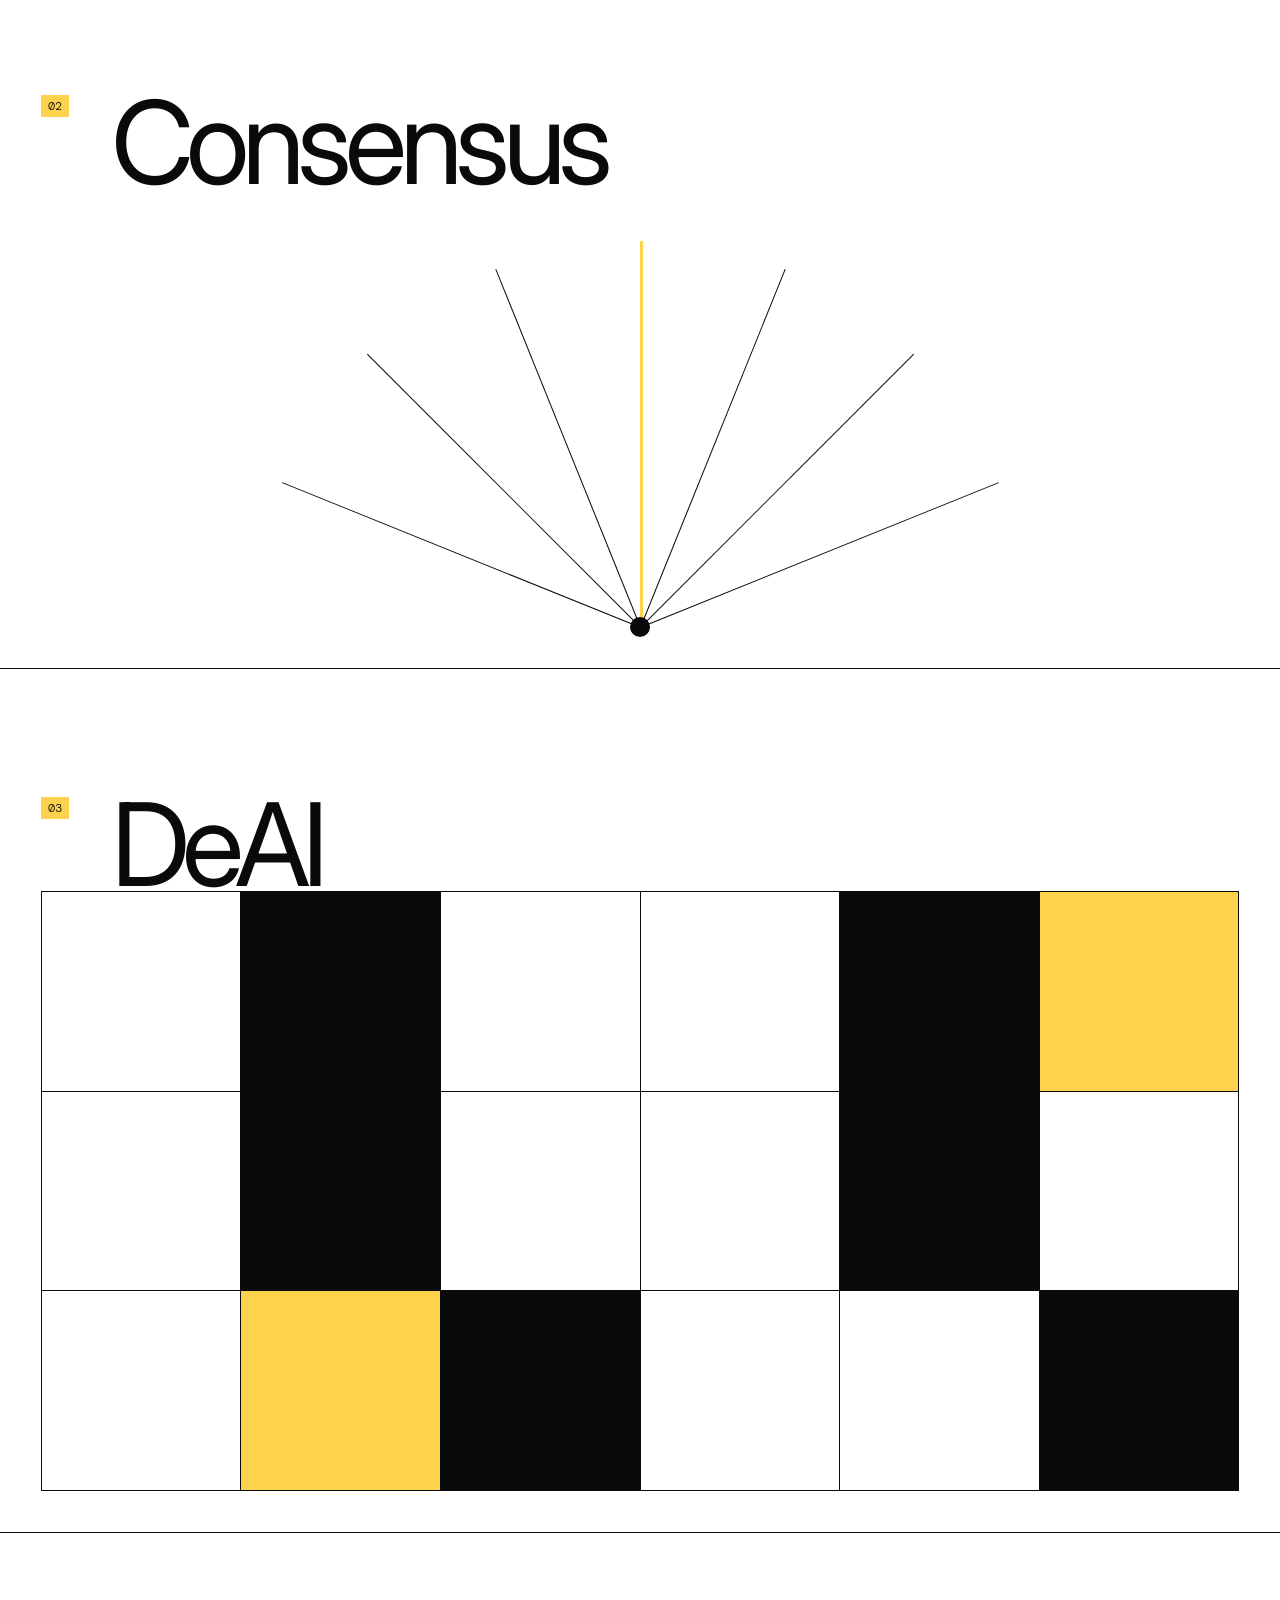
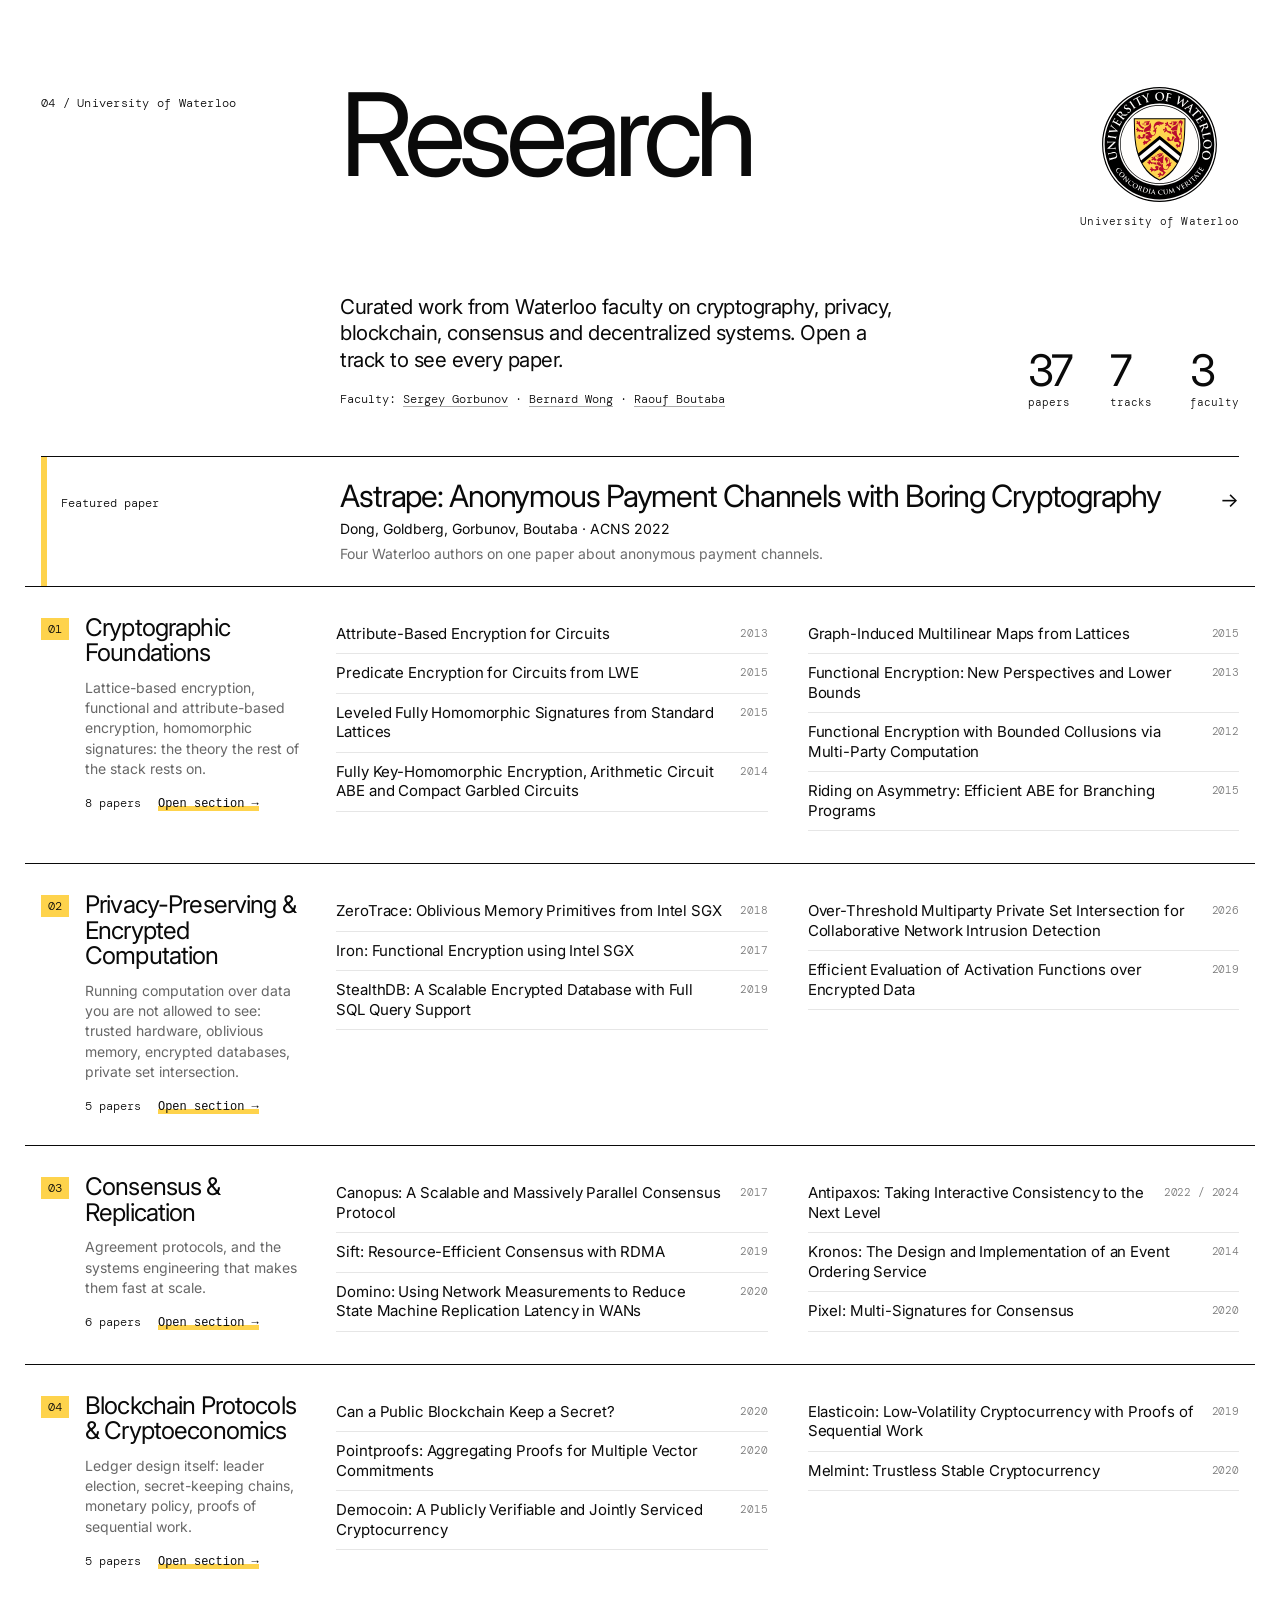
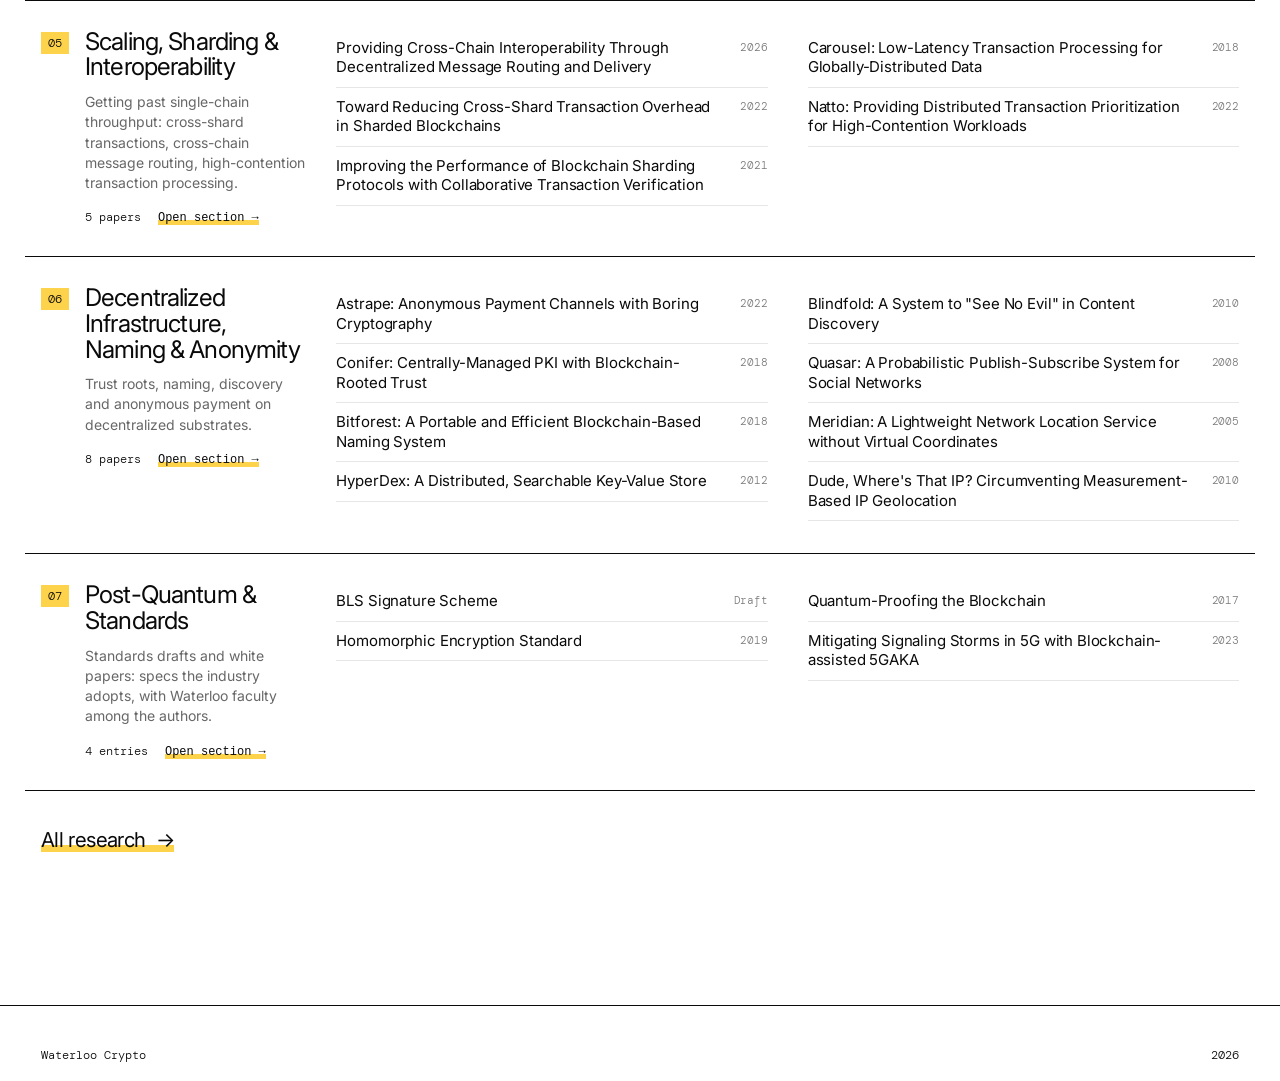
==== commit c70c46e6: "Remove Cheriton label beneath seal" ====
--- a/index.html
+++ b/index.html
@@ -70,7 +70,7 @@
         <h2 id="research-title">Research</h2>
         <div class="uw-badge">
           <img class="uw-seal" src="uw-seal.svg" alt="University of Waterloo seal" width="250" height="250">
-          <span>University of Waterloo<br>Cheriton School of Computer Science</span>
+          <span>University of Waterloo</span>
         </div>
       </div>
 
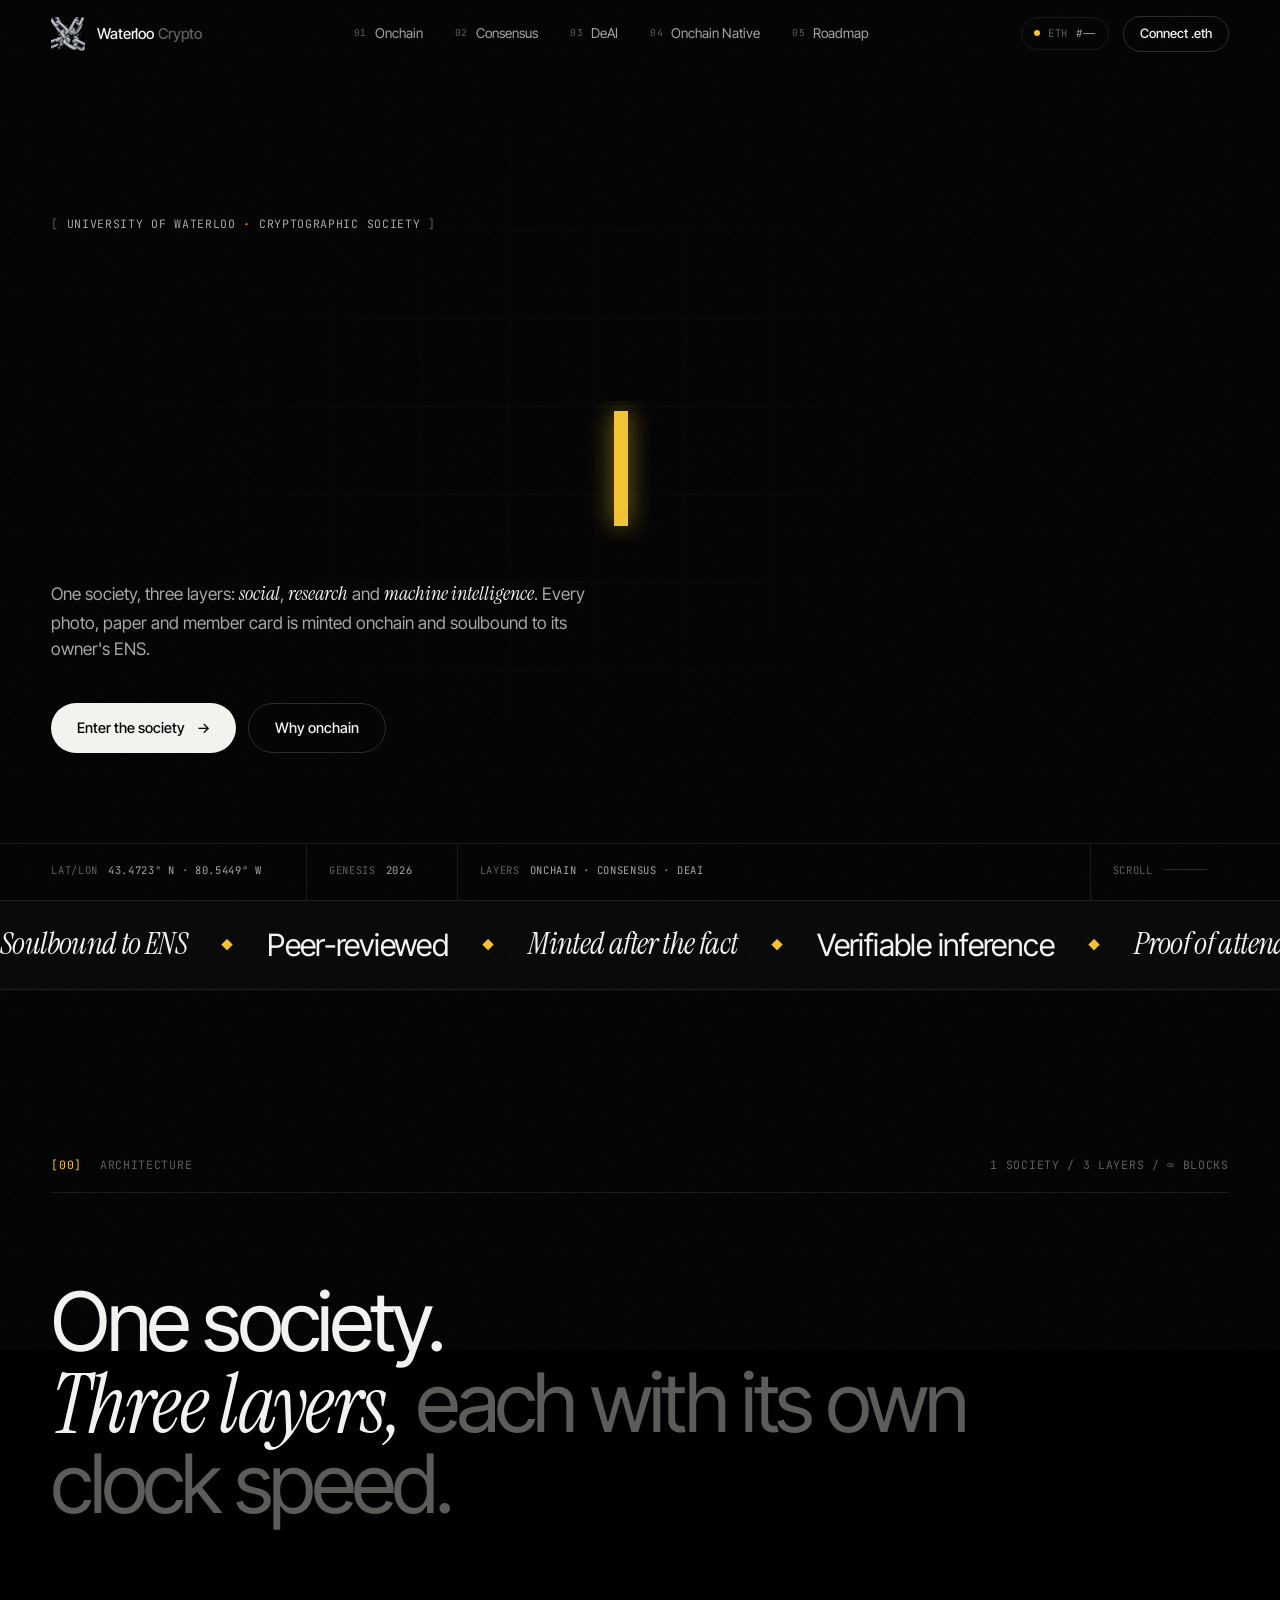
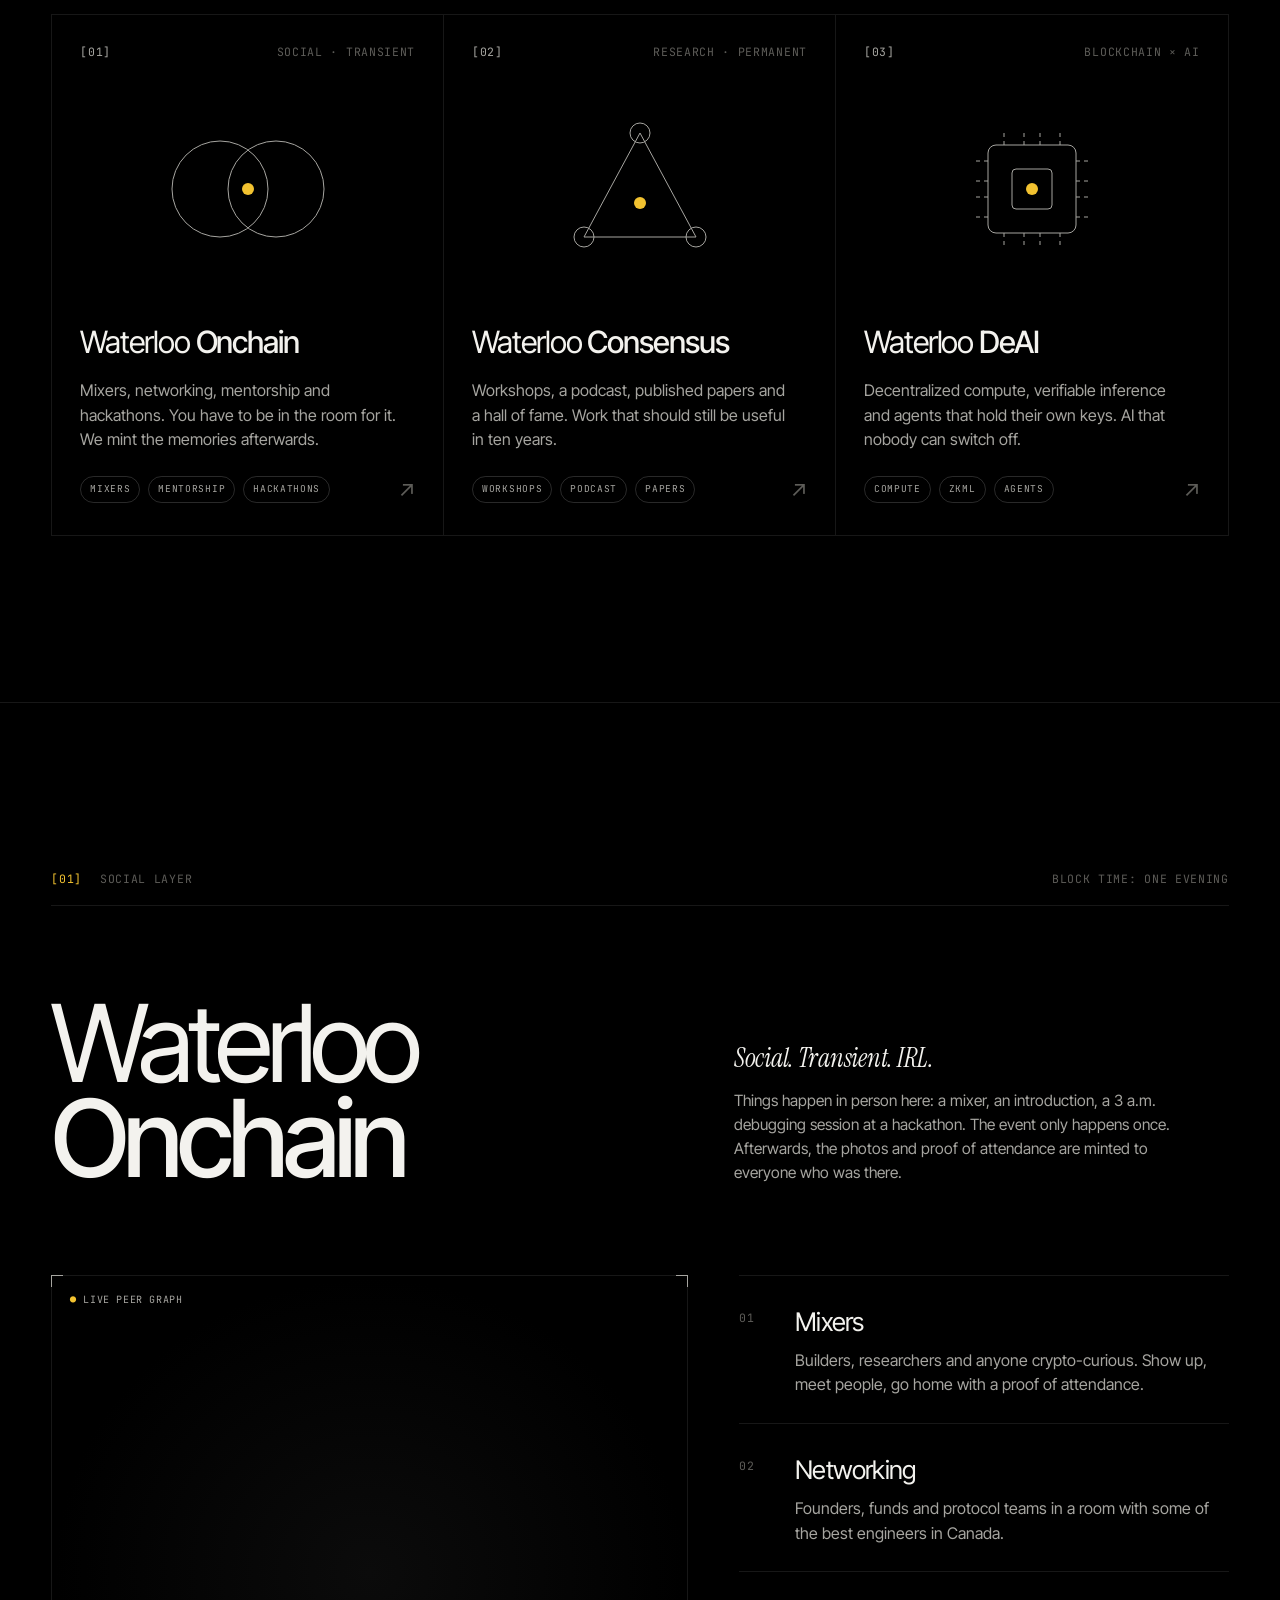
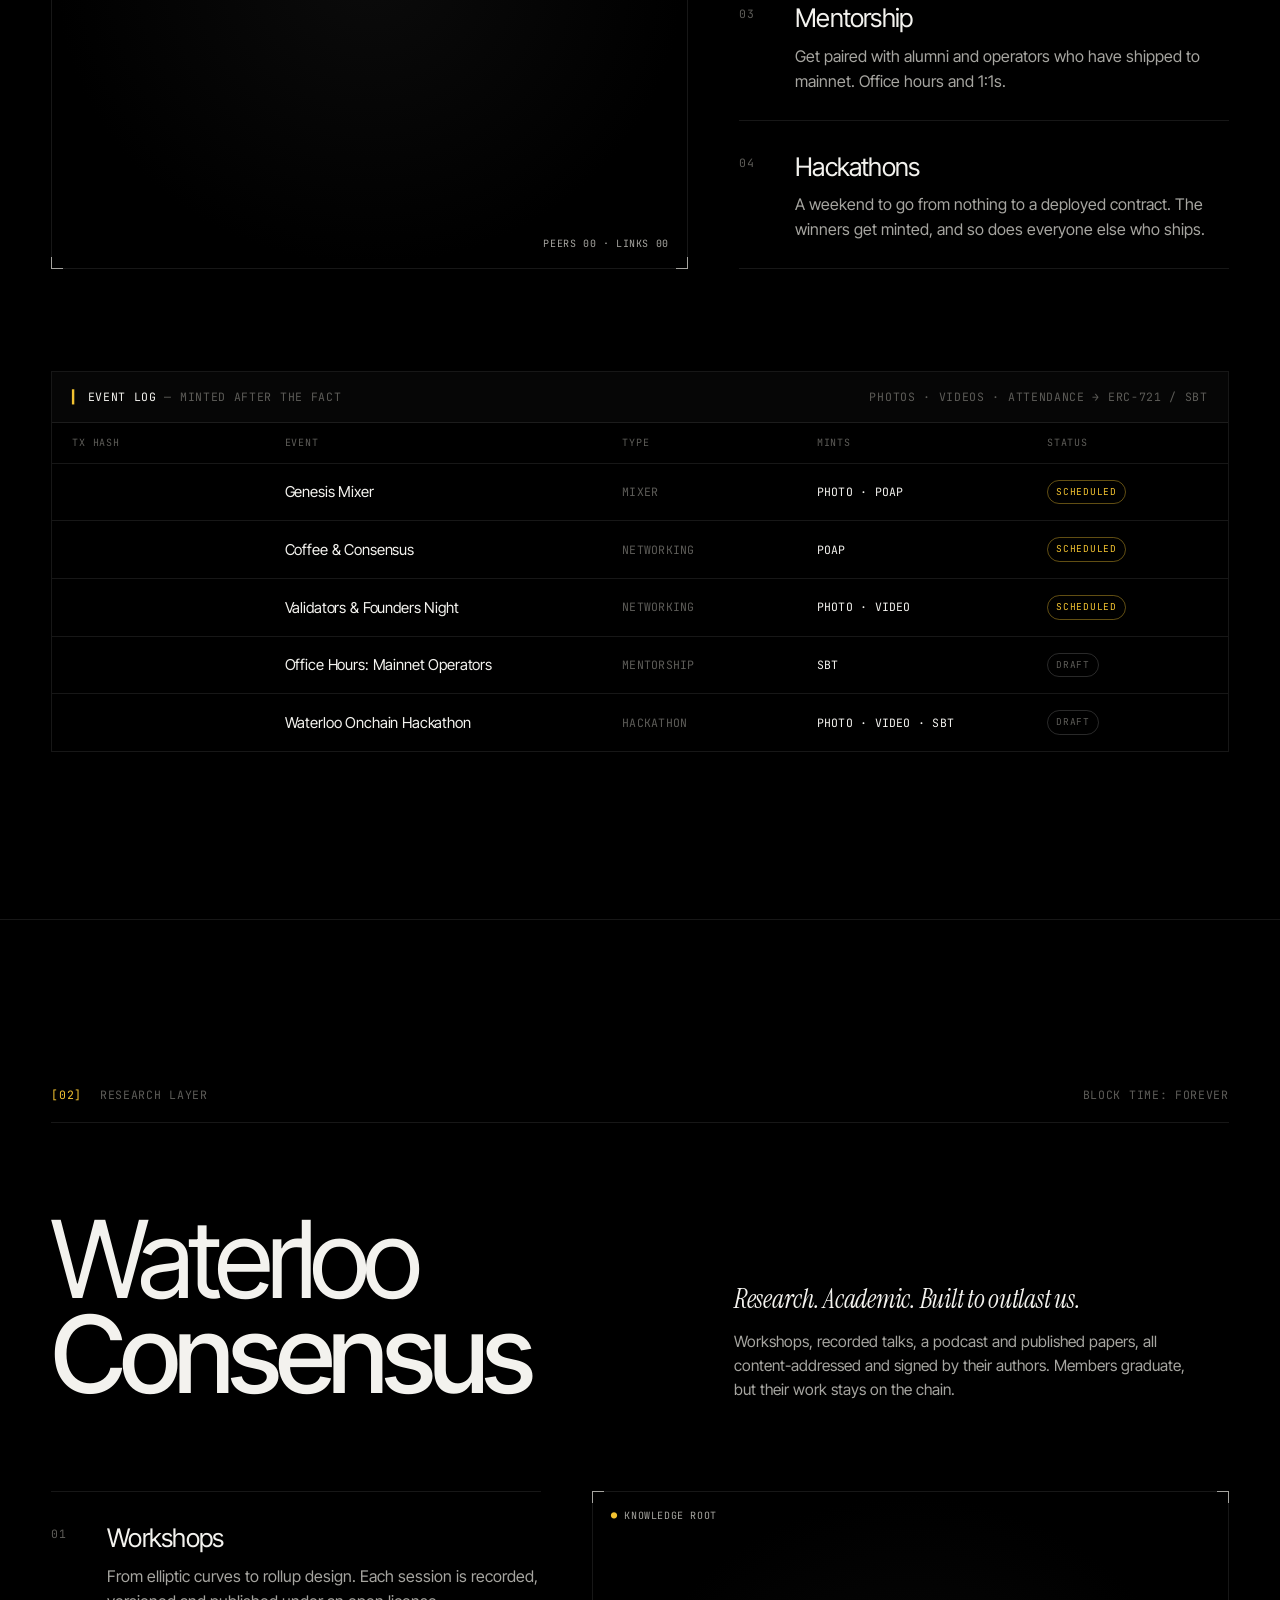
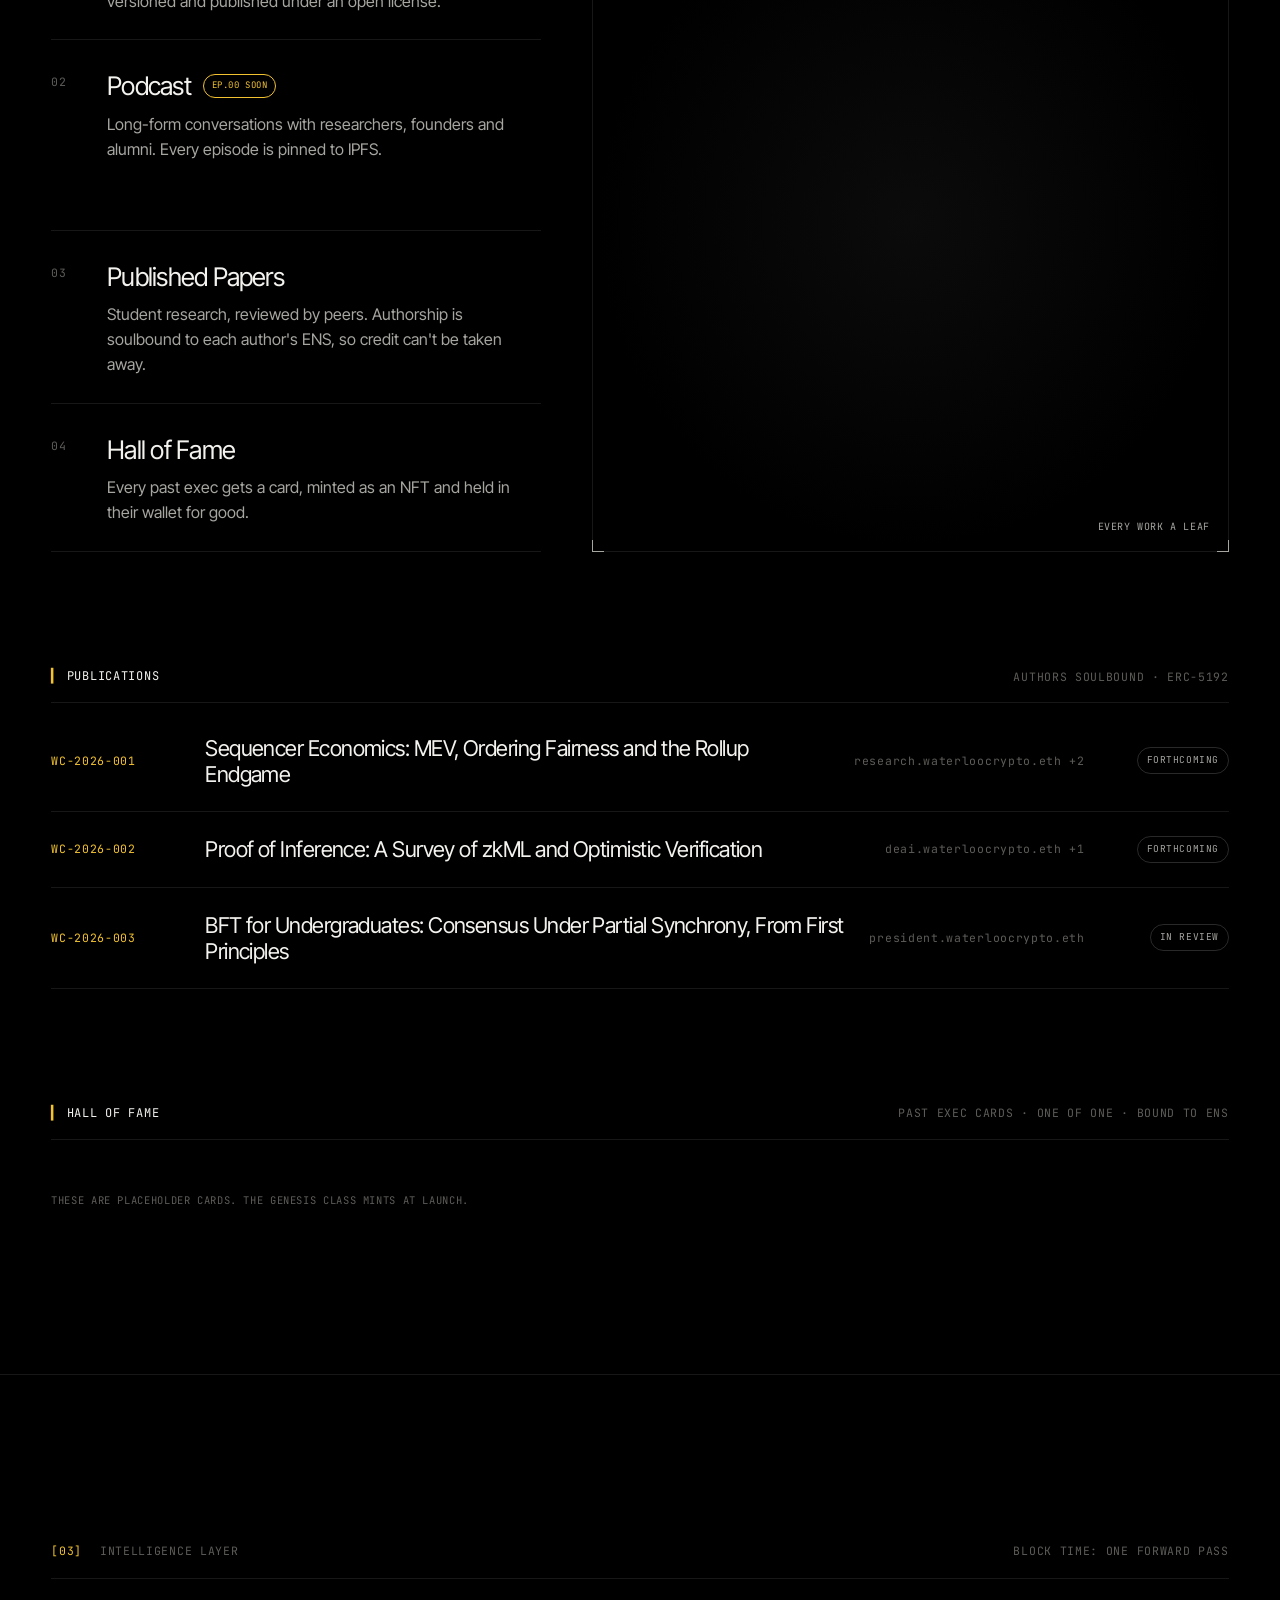
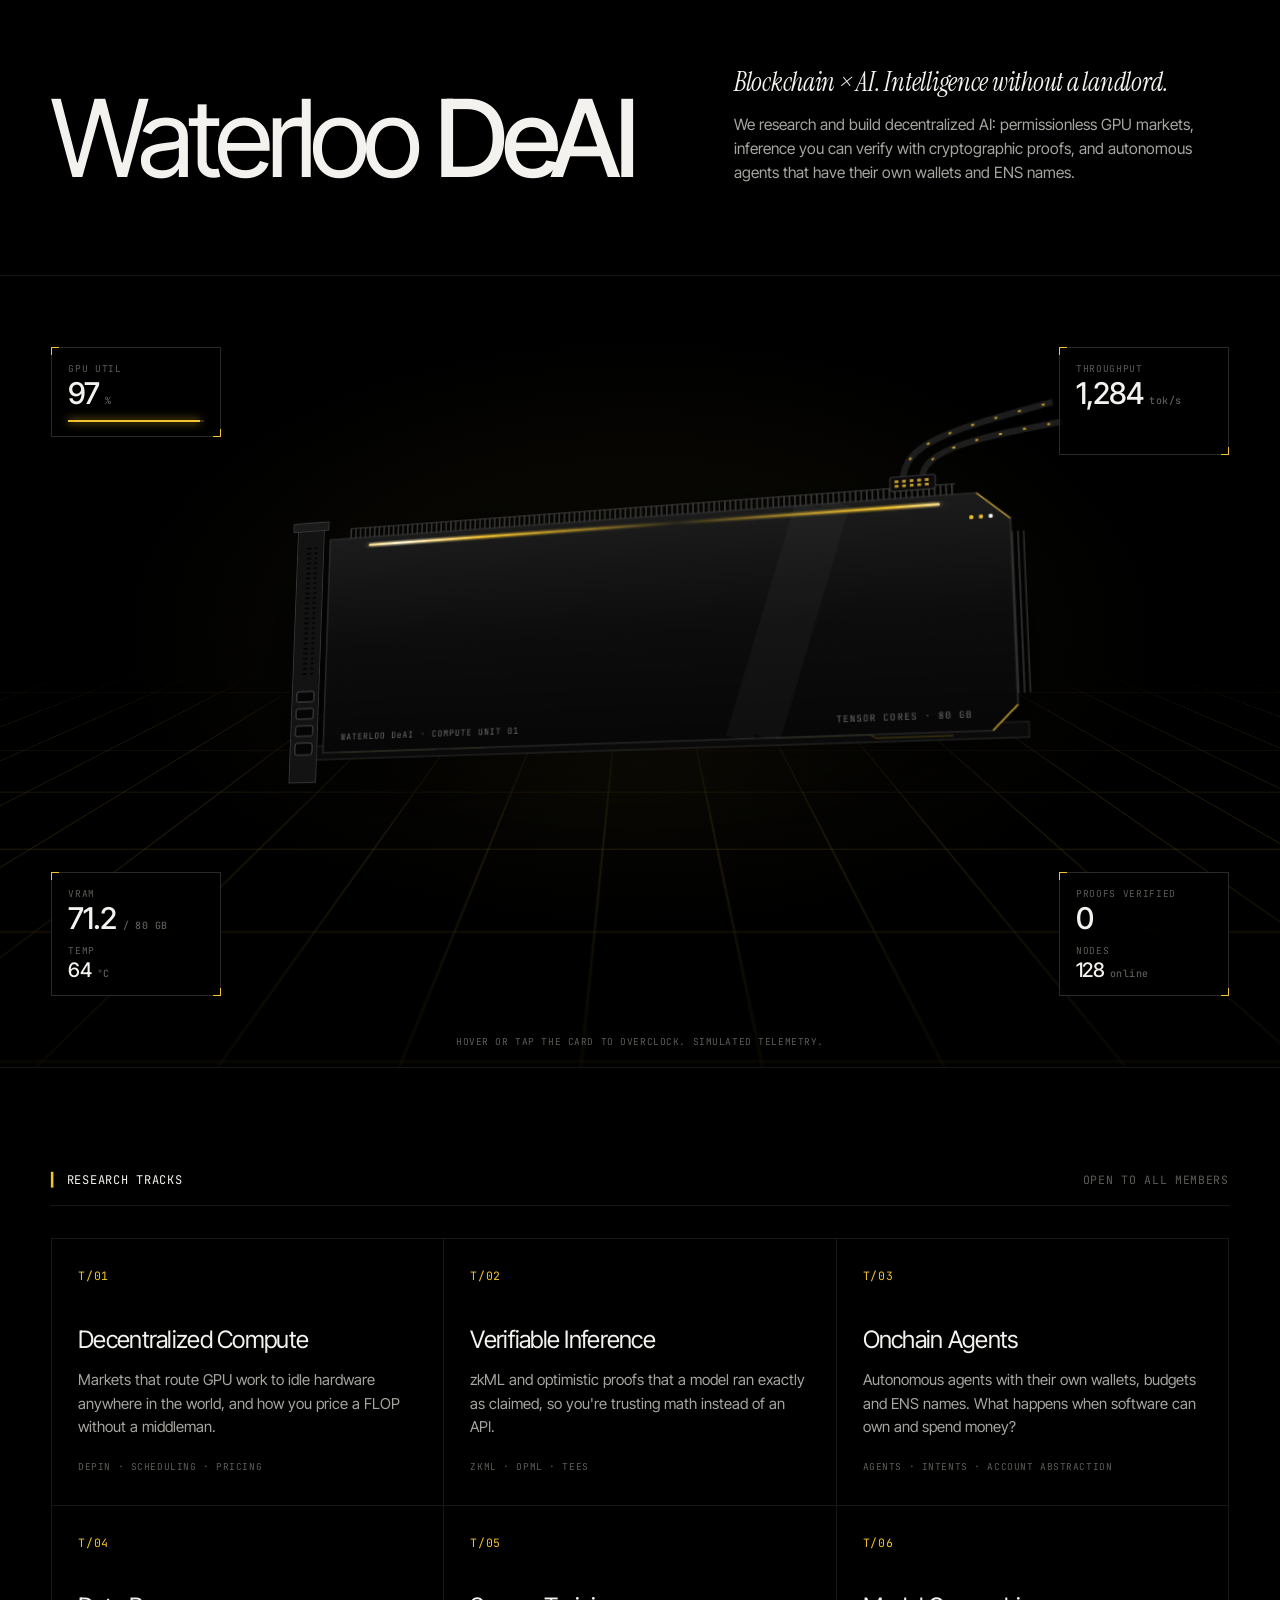
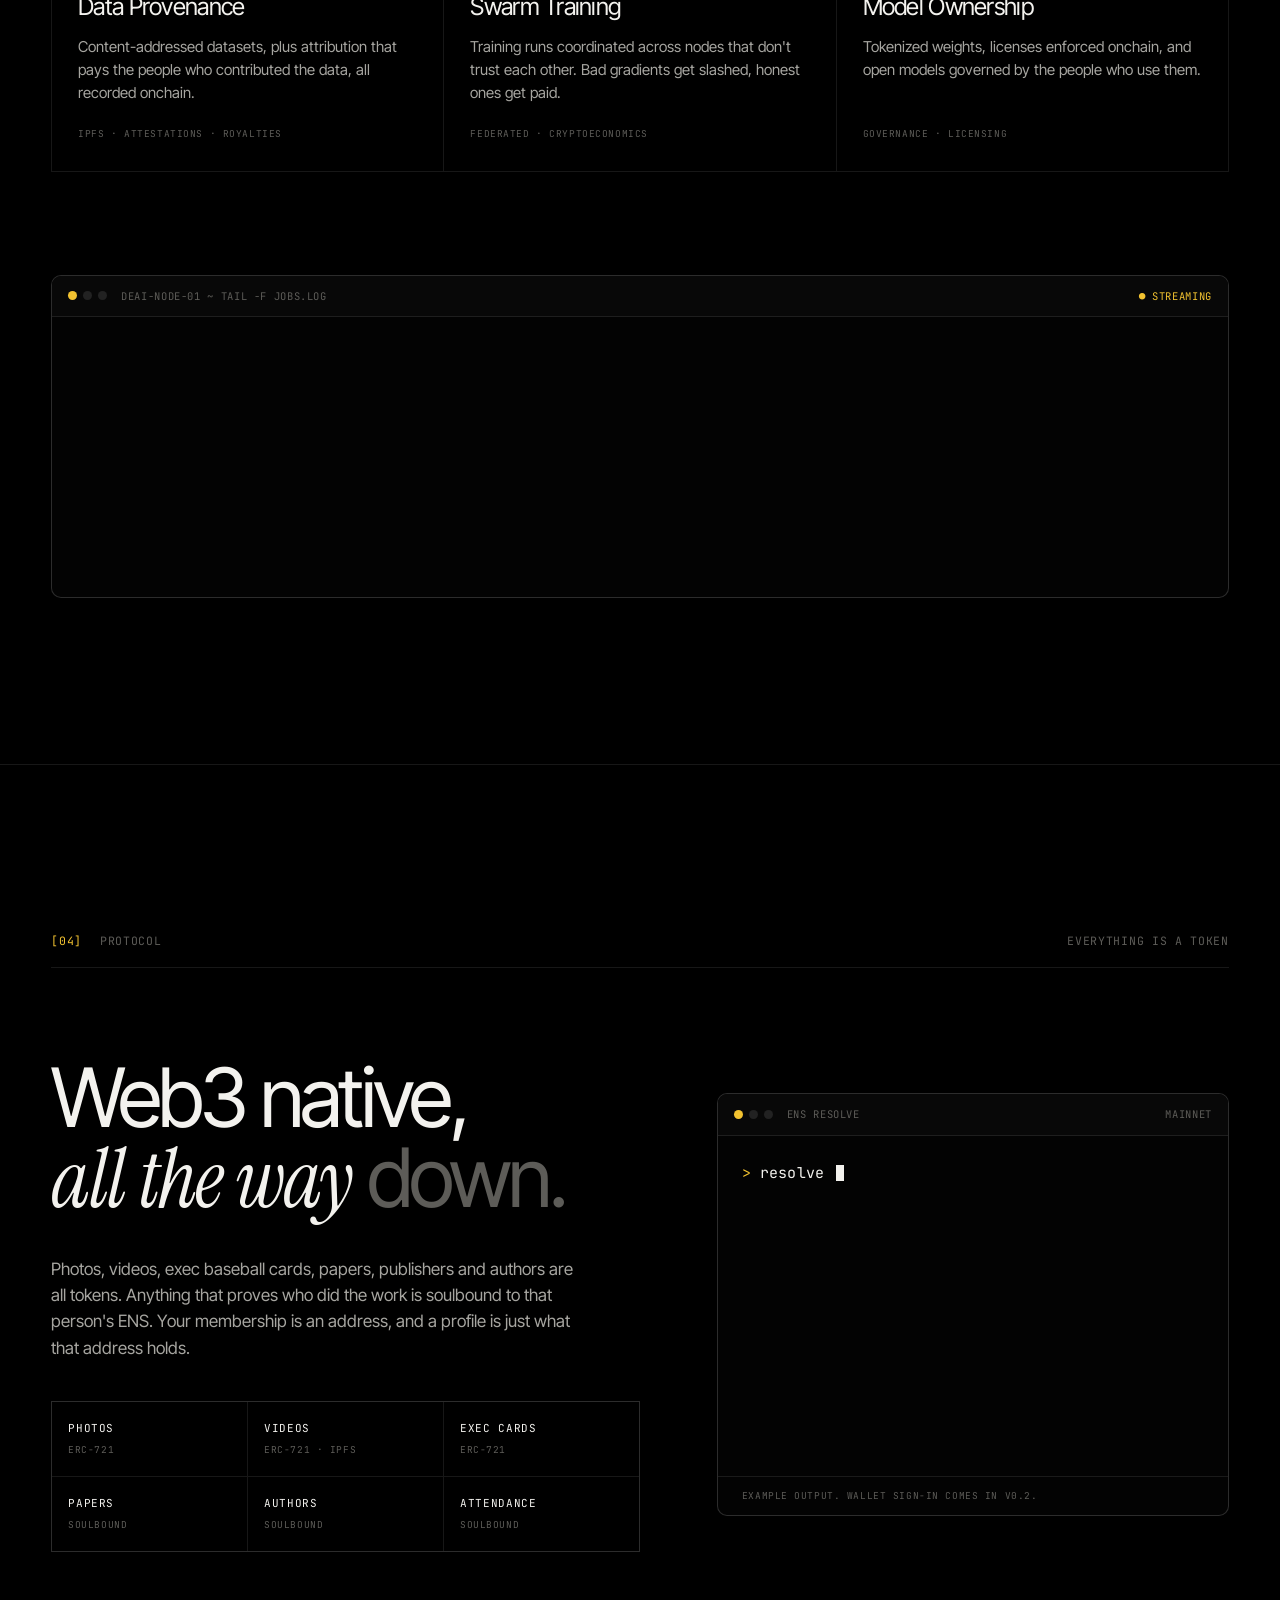
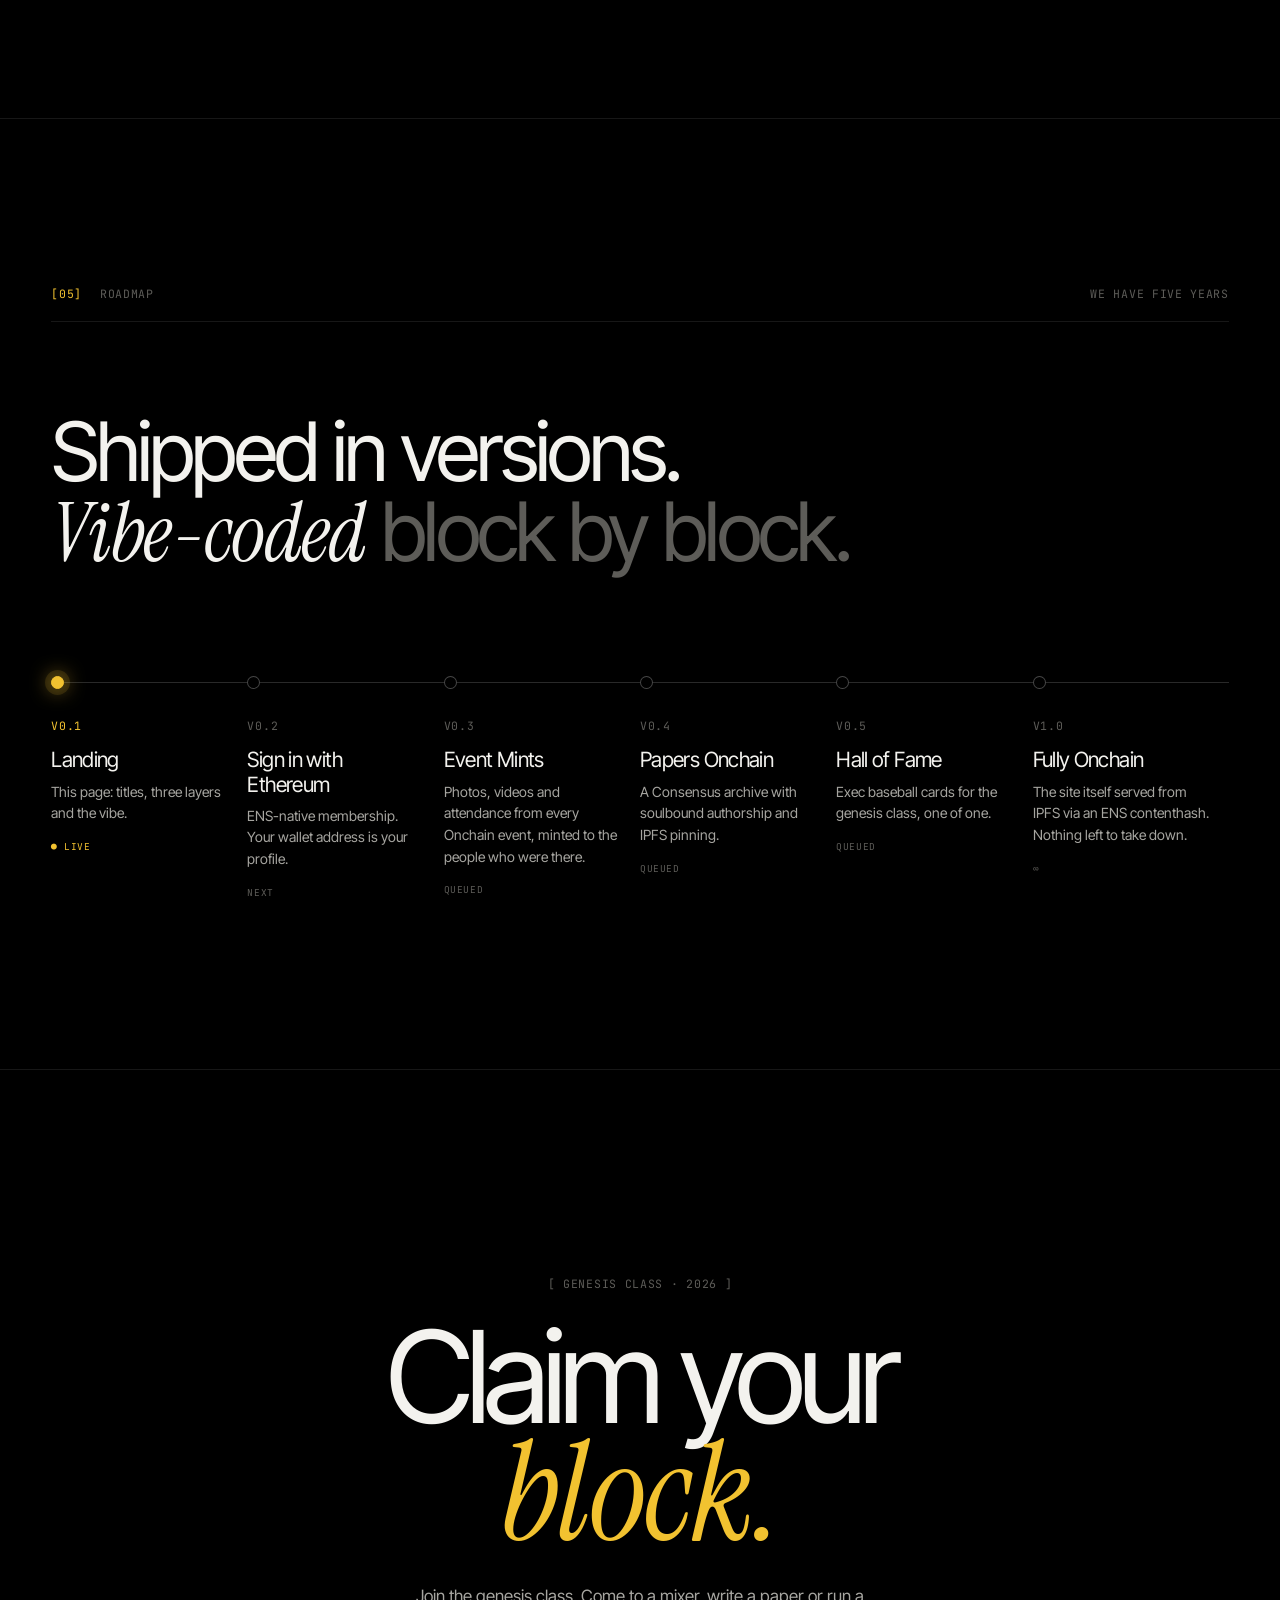
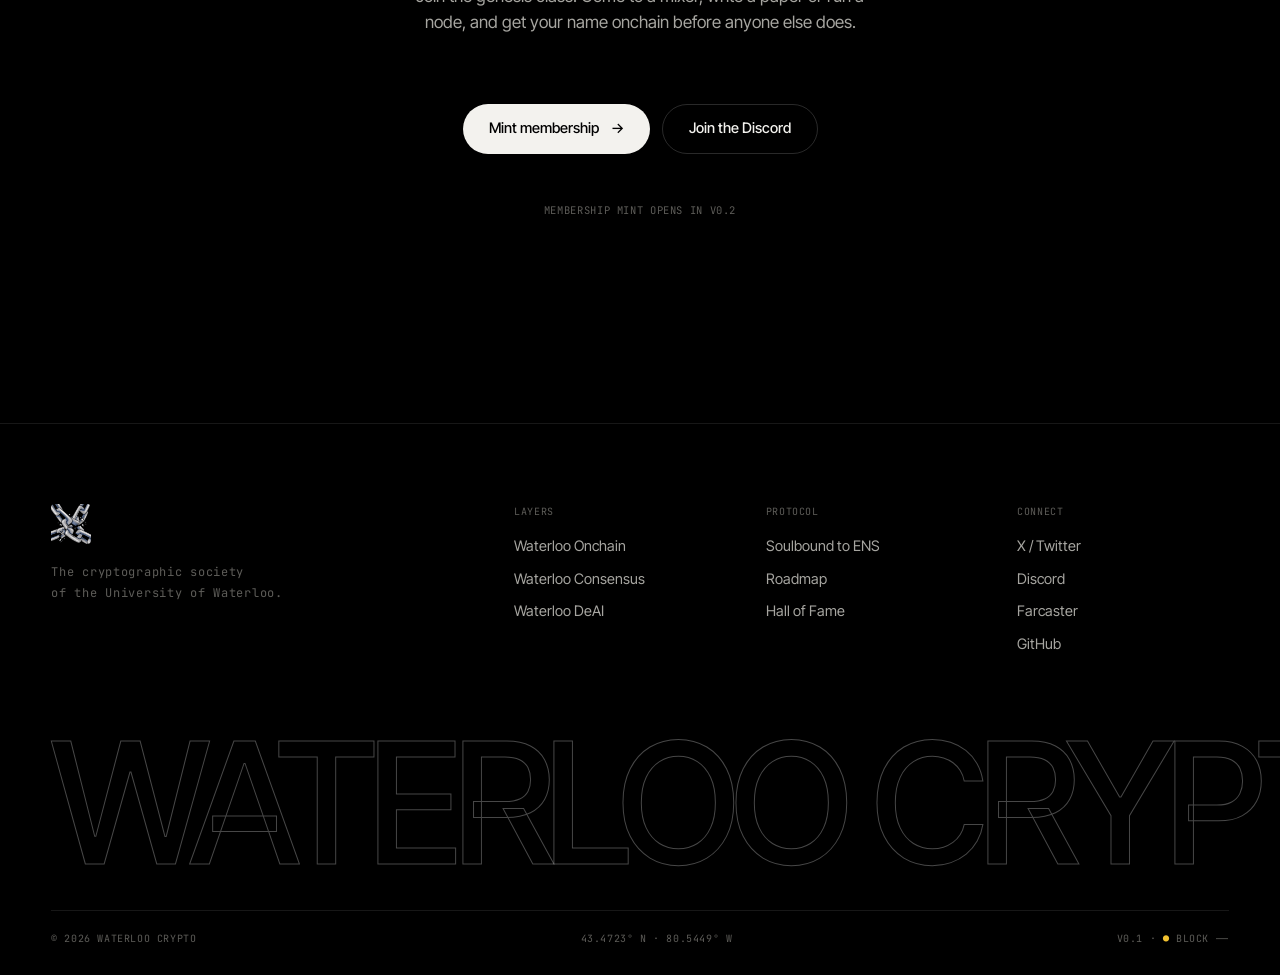
==== commit 91ed227b: "Create dedicated black v0.1 collaboration branch" ====
--- a/index.html
+++ b/index.html
@@ -4,92 +4,598 @@
   <meta charset="utf-8">
   <meta name="viewport" content="width=device-width, initial-scale=1">
   <title>Waterloo Crypto</title>
-  <meta name="description" content="Waterloo cryptography, onchain systems, consensus, and decentralized AI research.">
-  <meta name="theme-color" content="#ffffff">
-  <link rel="icon" href="favicon.svg?v=2" type="image/svg+xml">
+  <meta name="description" content="Waterloo Crypto — the cryptographic society of the University of Waterloo. Onchain (social), Consensus (research), DeAI (blockchain × AI). Everything onchain, soulbound to ENS.">
+  <meta name="theme-color" content="#000000">
+  <link rel="icon" href="favicon.svg" type="image/svg+xml">
   <link rel="preconnect" href="https://fonts.googleapis.com">
   <link rel="preconnect" href="https://fonts.gstatic.com" crossorigin>
-  <link href="https://fonts.googleapis.com/css2?family=DM+Mono:wght@300;400&family=Inter:wght@400;500&display=swap" rel="stylesheet">
+  <link href="https://fonts.googleapis.com/css2?family=Inter+Tight:ital,wght@0,300;0,400;0,500;0,600;1,400&family=JetBrains+Mono:wght@400;500&family=Instrument+Serif:ital@0;1&display=swap" rel="stylesheet">
   <link rel="stylesheet" href="styles.css">
 </head>
 <body>
-  <header class="site-header">
-    <a class="brand-lockup" href="#top" aria-label="Waterloo Crypto home">
-      <img src="logo-chain.png" alt="">
-      <span>Waterloo Crypto</span>
+
+  <!-- ============ BOOT ============ -->
+  <div class="boot" id="boot" aria-hidden="true">
+    <div class="boot-inner">
+      <div class="boot-line mono"><span class="gold">&gt;</span> syncing genesis block</div>
+      <div class="boot-hash mono" id="bootHash">0x0000000000000000</div>
+      <div class="boot-bar"><span id="bootBar"></span></div>
+      <div class="boot-pct mono" id="bootPct">000%</div>
+    </div>
+  </div>
+
+  <div class="grain" aria-hidden="true"></div>
+  <div class="progress" aria-hidden="true"><span id="progress"></span></div>
+
+  <!-- ============ NAV ============ -->
+  <header class="nav" id="nav">
+    <a href="#top" class="brand" aria-label="Waterloo Crypto home">
+      <img class="logo logo-chain" src="logo-chain-black.png" alt="" aria-hidden="true">
+      <span class="brand-word">Waterloo<b>Crypto</b></span>
     </a>
-    <nav aria-label="Primary navigation">
-      <a href="#onchain">Onchain</a>
-      <a href="#consensus">Consensus</a>
-      <a href="#deai">DeAI</a>
-      <a href="#research">Research</a>
+
+    <nav class="nav-links" id="navLinks" aria-label="Primary">
+      <a href="#onchain" data-nav="onchain"><span class="mono">01</span>Onchain</a>
+      <a href="#consensus" data-nav="consensus"><span class="mono">02</span>Consensus</a>
+      <a href="#deai" data-nav="deai"><span class="mono">03</span>DeAI</a>
+      <a href="#native" data-nav="native"><span class="mono">04</span>Onchain&nbsp;Native</a>
+      <a href="#roadmap" data-nav="roadmap"><span class="mono">05</span>Roadmap</a>
     </nav>
+
+    <div class="nav-right">
+      <div class="block-ticker mono" title="Ethereum mainnet block height">
+        <span class="pulse-dot"></span>
+        <span class="dim">ETH</span>
+        <span id="blockNum">#——</span>
+      </div>
+      <a href="#join" class="btn btn-ghost btn-sm"><span>Connect .eth</span></a>
+      <button class="menu-btn" id="menuBtn" aria-label="Open menu" aria-expanded="false"><span></span><span></span></button>
+    </div>
   </header>
 
   <main id="top">
-    <section class="hero" aria-labelledby="hero-title">
-      <div class="hero-art" aria-hidden="true">
-        <img src="hero-chain-hand.png?v=2" alt="" fetchpriority="high">
-      </div>
-      <p class="hero-slogan"><span>One pitch</span>, $10,000, your gateway to crypto valley</p>
-      <h1 id="hero-title"><span>Waterloo</span><span>Crypto</span></h1>
-      <a class="scroll-cue" href="#onchain" aria-label="Scroll to Onchain">↓</a>
-    </section>
-
-    <div class="index" aria-label="Areas">
-      <a href="#onchain"><span>01</span>Onchain</a>
-      <a href="#consensus"><span>02</span>Consensus</a>
-      <a href="#deai"><span>03</span>DeAI</a>
+
+    <!-- ============ HERO ============ -->
+    <section class="hero" id="hero">
+      <canvas id="globe" class="hero-canvas" aria-hidden="true"></canvas>
+      <div class="hero-vignette" aria-hidden="true"></div>
+
+      <div class="wrap hero-inner">
+        <div class="hero-eyebrow mono reveal">
+          <span class="bracket">[</span> University of Waterloo <span class="gold">·</span> Cryptographic Society <span class="bracket">]</span>
+        </div>
+
+        <h1 class="hero-title">
+          <span class="line"><span class="word" data-scramble>Waterloo</span></span>
+          <span class="line"><span class="word" data-scramble>Crypto</span><span class="cursor-block" aria-hidden="true"></span></span>
+        </h1>
+
+        <p class="hero-sub reveal">
+          One society, three layers: <em>social</em>, <em>research</em> and <em>machine intelligence</em>.
+          Every photo, paper and member card is minted onchain and soulbound to its owner's ENS.
+        </p>
+
+        <div class="hero-cta reveal">
+          <a href="#layers" class="btn btn-solid"><span>Enter the society</span><i class="arrow">→</i></a>
+          <a href="#native" class="btn btn-ghost"><span>Why onchain</span></a>
+        </div>
+      </div>
+
+      <div class="hero-foot wrap mono">
+        <div class="hf-cell hide-sm"><span class="dim">LAT/LON</span> 43.4723° N · 80.5449° W</div>
+        <div class="hf-cell show-sm"><span class="dim">UWATERLOO</span></div>
+        <div class="hf-cell"><span class="dim">GENESIS</span> 2026</div>
+        <div class="hf-cell hide-sm"><span class="dim">LAYERS</span> ONCHAIN · CONSENSUS · DEAI</div>
+        <div class="hf-cell scroll-hint"><span class="dim">SCROLL</span><span class="scroll-line"></span></div>
+      </div>
+    </section>
+
+    <!-- ============ MARQUEE ============ -->
+    <div class="marquee" aria-hidden="true">
+      <div class="marquee-track">
+        <span>Soulbound to ENS</span><i>◆</i><span>Peer-reviewed</span><i>◆</i><span>Minted after the fact</span><i>◆</i><span>Verifiable inference</span><i>◆</i><span>Proof of attendance</span><i>◆</i><span>Content-addressed</span><i>◆</i><span>Permissionless compute</span><i>◆</i><span>Built at Waterloo</span><i>◆</i>
+        <span>Soulbound to ENS</span><i>◆</i><span>Peer-reviewed</span><i>◆</i><span>Minted after the fact</span><i>◆</i><span>Verifiable inference</span><i>◆</i><span>Proof of attendance</span><i>◆</i><span>Content-addressed</span><i>◆</i><span>Permissionless compute</span><i>◆</i><span>Built at Waterloo</span><i>◆</i>
+      </div>
     </div>
 
-    <section class="chapter" id="onchain">
-      <div class="chapter-title reveal"><span class="number">01</span><h2>Onchain</h2></div>
-      <div class="chain-visual" aria-hidden="true">
-        <div class="chain-line"></div>
-        <span></span><span></span><span></span><span></span><span></span>
-      </div>
-    </section>
-
-    <section class="chapter" id="consensus">
-      <div class="chapter-title reveal"><span class="number">02</span><h2>Consensus</h2></div>
-      <div class="consensus-visual" aria-hidden="true"><i></i><i></i><i></i><i></i><i></i><i></i><i></i></div>
-    </section>
-
-    <section class="chapter" id="deai">
-      <div class="chapter-title reveal"><span class="number">03</span><h2>DeAI</h2></div>
-      <div class="deai-grid" aria-hidden="true">
-        <span></span><span></span><span></span><span></span><span></span><span></span>
-        <span></span><span></span><span></span><span></span><span></span><span></span>
-        <span></span><span></span><span></span><span></span><span></span><span></span>
-      </div>
-    </section>
-
-    <section class="research" id="research" aria-labelledby="research-title">
-      <div class="research-heading reveal">
-        <span class="eyebrow">04 / University of Waterloo</span>
-        <h2 id="research-title">Research</h2>
-        <div class="uw-badge">
-          <img class="uw-seal" src="uw-seal.svg" alt="University of Waterloo seal" width="250" height="250">
-          <span>University of Waterloo</span>
-        </div>
-      </div>
-
-      <div class="research-intro reveal">
-        <p class="research-lede">Curated work from Waterloo faculty on cryptography, privacy, blockchain, consensus and decentralized systems. Open a track to see every paper.</p>
-        <p class="research-faculty" id="researchFaculty"></p>
-        <div class="research-stats" id="researchStats"></div>
-      </div>
-
-      <div class="reveal" id="researchFeatured"></div>
-
-      <div class="rs-list" id="researchIndex"></div>
-
-      <a class="research-all" href="research.html">All research <span aria-hidden="true">→</span></a>
+    <!-- ============ LAYERS OVERVIEW ============ -->
+    <section class="section layers" id="layers">
+      <div class="wrap">
+        <div class="sec-head reveal">
+          <span class="idx mono">[00]</span>
+          <span class="mono dim">ARCHITECTURE</span>
+          <span class="mono dim push">1 SOCIETY / 3 LAYERS / ∞ BLOCKS</span>
+        </div>
+
+        <h2 class="big-statement reveal">
+          One society.<br><span class="serif">Three layers,</span> <span class="dim-text">each with its own</span><br><span class="dim-text">clock speed.</span>
+        </h2>
+
+        <div class="layer-grid">
+          <a href="#onchain" class="layer-card reveal" style="--d:0">
+            <div class="lc-top mono"><span>[01]</span><span class="dim">SOCIAL · TRANSIENT</span></div>
+            <div class="lc-icon">
+              <svg viewBox="0 0 120 80" aria-hidden="true" class="ic-onchain">
+                <circle cx="46" cy="40" r="24"/><circle cx="74" cy="40" r="24"/>
+                <circle class="ic-dot" cx="60" cy="40" r="3"/>
+              </svg>
+            </div>
+            <h3>Waterloo <b>Onchain</b></h3>
+            <p>Mixers, networking, mentorship and hackathons. You have to be in the room for it. We mint the memories afterwards.</p>
+            <div class="lc-foot mono"><span>MIXERS</span><span>MENTORSHIP</span><span>HACKATHONS</span></div>
+            <span class="lc-arrow">↗</span>
+          </a>
+          <a href="#consensus" class="layer-card reveal" style="--d:1">
+            <div class="lc-top mono"><span>[02]</span><span class="dim">RESEARCH · PERMANENT</span></div>
+            <div class="lc-icon">
+              <svg viewBox="0 0 120 80" aria-hidden="true" class="ic-consensus">
+                <path d="M60 12 88 64H32Z"/>
+                <circle cx="60" cy="12" r="5"/><circle cx="88" cy="64" r="5"/><circle cx="32" cy="64" r="5"/>
+                <circle class="ic-dot" cx="60" cy="47" r="3"/>
+              </svg>
+            </div>
+            <h3>Waterloo <b>Consensus</b></h3>
+            <p>Workshops, a podcast, published papers and a hall of fame. Work that should still be useful in ten years.</p>
+            <div class="lc-foot mono"><span>WORKSHOPS</span><span>PODCAST</span><span>PAPERS</span></div>
+            <span class="lc-arrow">↗</span>
+          </a>
+          <a href="#deai" class="layer-card reveal" style="--d:2">
+            <div class="lc-top mono"><span>[03]</span><span class="dim">BLOCKCHAIN × AI</span></div>
+            <div class="lc-icon">
+              <svg viewBox="0 0 120 80" aria-hidden="true" class="ic-deai">
+                <rect x="38" y="18" width="44" height="44" rx="4"/>
+                <rect x="50" y="30" width="20" height="20" rx="2"/>
+                <path d="M46 18v-8M56 18v-8M64 18v-8M74 18v-8M46 62v8M56 62v8M64 62v8M74 62v8M38 26h-8M38 36h-8M38 44h-8M38 54h-8M82 26h8M82 36h8M82 44h8M82 54h8"/>
+                <circle class="ic-dot" cx="60" cy="40" r="3"/>
+              </svg>
+            </div>
+            <h3>Waterloo <b>DeAI</b></h3>
+            <p>Decentralized compute, verifiable inference and agents that hold their own keys. AI that nobody can switch off.</p>
+            <div class="lc-foot mono"><span>COMPUTE</span><span>zkML</span><span>AGENTS</span></div>
+            <span class="lc-arrow">↗</span>
+          </a>
+        </div>
+      </div>
+    </section>
+
+    <!-- ============ 01 ONCHAIN ============ -->
+    <section class="section division" id="onchain">
+      <div class="wrap">
+        <div class="sec-head reveal">
+          <span class="idx mono">[01]</span>
+          <span class="mono dim">SOCIAL LAYER</span>
+          <span class="mono dim push">BLOCK TIME: ONE EVENING</span>
+        </div>
+
+        <div class="div-title">
+          <h2 class="reveal"><span data-scramble>Waterloo</span> <span class="accent-word" data-scramble>Onchain</span></h2>
+          <p class="div-lede reveal">
+            <span class="serif">Social. Transient. IRL.</span>
+            Things happen in person here: a mixer, an introduction, a 3&nbsp;a.m. debugging session at a hackathon. The event only happens once.
+            Afterwards, the photos and proof of attendance are minted to everyone who was there.
+          </p>
+        </div>
+
+        <div class="onchain-grid">
+          <div class="net-stage reveal">
+            <canvas id="network" aria-hidden="true"></canvas>
+            <div class="stage-label mono tl"><span class="gold">●</span> LIVE PEER GRAPH</div>
+            <div class="stage-label mono br dim" id="peerCount">PEERS 00 · LINKS 00</div>
+            <div class="corner c-tl"></div><div class="corner c-tr"></div><div class="corner c-bl"></div><div class="corner c-br"></div>
+          </div>
+
+          <ol class="offer-list">
+            <li class="offer reveal" style="--d:0">
+              <span class="o-idx mono">01</span>
+              <div><h4>Mixers</h4><p>Builders, researchers and anyone crypto-curious. Show up, meet people, go home with a proof of attendance.</p></div>
+            </li>
+            <li class="offer reveal" style="--d:1">
+              <span class="o-idx mono">02</span>
+              <div><h4>Networking</h4><p>Founders, funds and protocol teams in a room with some of the best engineers in Canada.</p></div>
+            </li>
+            <li class="offer reveal" style="--d:2">
+              <span class="o-idx mono">03</span>
+              <div><h4>Mentorship</h4><p>Get paired with alumni and operators who have shipped to mainnet. Office hours and 1:1s.</p></div>
+            </li>
+            <li class="offer reveal" style="--d:3">
+              <span class="o-idx mono">04</span>
+              <div><h4>Hackathons</h4><p>A weekend to go from nothing to a deployed contract. The winners get minted, and so does everyone else who ships.</p></div>
+            </li>
+          </ol>
+        </div>
+
+        <div class="txlog reveal">
+          <div class="txlog-head">
+            <div class="mono"><span class="gold">▍</span> EVENT LOG <span class="dim">— minted after the fact</span></div>
+            <div class="mono dim hide-sm">PHOTOS · VIDEOS · ATTENDANCE → ERC-721 / SBT</div>
+          </div>
+          <div class="txlog-table" role="table" aria-label="Event log">
+            <div class="tx-row tx-th mono" role="row">
+              <span role="columnheader">TX HASH</span><span role="columnheader">EVENT</span><span role="columnheader" class="hide-sm">TYPE</span><span role="columnheader" class="hide-sm">MINTS</span><span role="columnheader">STATUS</span>
+            </div>
+            <div class="tx-row mono" role="row"><span class="tx-hash" data-hash></span><span>Genesis Mixer</span><span class="hide-sm dim">MIXER</span><span class="hide-sm">PHOTO · POAP</span><span class="st st-pend">SCHEDULED</span></div>
+            <div class="tx-row mono" role="row"><span class="tx-hash" data-hash></span><span>Coffee &amp; Consensus</span><span class="hide-sm dim">NETWORKING</span><span class="hide-sm">POAP</span><span class="st st-pend">SCHEDULED</span></div>
+            <div class="tx-row mono" role="row"><span class="tx-hash" data-hash></span><span>Validators &amp; Founders Night</span><span class="hide-sm dim">NETWORKING</span><span class="hide-sm">PHOTO · VIDEO</span><span class="st st-pend">SCHEDULED</span></div>
+            <div class="tx-row mono" role="row"><span class="tx-hash" data-hash></span><span>Office Hours: Mainnet Operators</span><span class="hide-sm dim">MENTORSHIP</span><span class="hide-sm">SBT</span><span class="st st-draft">DRAFT</span></div>
+            <div class="tx-row mono" role="row"><span class="tx-hash" data-hash></span><span>Waterloo Onchain Hackathon</span><span class="hide-sm dim">HACKATHON</span><span class="hide-sm">PHOTO · VIDEO · SBT</span><span class="st st-draft">DRAFT</span></div>
+          </div>
+        </div>
+      </div>
+    </section>
+
+    <!-- ============ 02 CONSENSUS ============ -->
+    <section class="section division" id="consensus">
+      <div class="wrap">
+        <div class="sec-head reveal">
+          <span class="idx mono">[02]</span>
+          <span class="mono dim">RESEARCH LAYER</span>
+          <span class="mono dim push">BLOCK TIME: FOREVER</span>
+        </div>
+
+        <div class="div-title">
+          <h2 class="reveal"><span data-scramble>Waterloo</span> <span class="accent-word" data-scramble>Consensus</span></h2>
+          <p class="div-lede reveal">
+            <span class="serif">Research. Academic. Built to outlast us.</span>
+            Workshops, recorded talks, a podcast and published papers, all content-addressed and signed by their authors.
+            Members graduate, but their work stays on the chain.
+          </p>
+        </div>
+
+        <div class="consensus-grid">
+          <ol class="offer-list">
+            <li class="offer reveal" style="--d:0">
+              <span class="o-idx mono">01</span>
+              <div><h4>Workshops</h4><p>From elliptic curves to rollup design. Each session is recorded, versioned and published under an open license.</p></div>
+            </li>
+            <li class="offer reveal" style="--d:1">
+              <span class="o-idx mono">02</span>
+              <div>
+                <h4>Podcast <span class="tag mono">EP.00 SOON</span></h4>
+                <p>Long-form conversations with researchers, founders and alumni. Every episode is pinned to IPFS.</p>
+                <div class="wave" aria-hidden="true"></div>
+              </div>
+            </li>
+            <li class="offer reveal" style="--d:2">
+              <span class="o-idx mono">03</span>
+              <div><h4>Published Papers</h4><p>Student research, reviewed by peers. Authorship is soulbound to each author's ENS, so credit can't be taken away.</p></div>
+            </li>
+            <li class="offer reveal" style="--d:3">
+              <span class="o-idx mono">04</span>
+              <div><h4>Hall of Fame</h4><p>Every past exec gets a card, minted as an NFT and held in their wallet for good.</p></div>
+            </li>
+          </ol>
+
+          <div class="merkle-stage reveal">
+            <svg id="merkle" viewBox="0 0 600 380" aria-hidden="true"></svg>
+            <div class="stage-label mono tl"><span class="gold">●</span> KNOWLEDGE ROOT</div>
+            <div class="stage-label mono br dim">EVERY WORK A LEAF</div>
+            <div class="corner c-tl"></div><div class="corner c-tr"></div><div class="corner c-bl"></div><div class="corner c-br"></div>
+          </div>
+        </div>
+
+        <!-- Papers -->
+        <div class="papers reveal">
+          <div class="sub-head">
+            <h3 class="mono"><span class="gold">▍</span> PUBLICATIONS</h3>
+            <span class="mono dim">AUTHORS SOULBOUND · ERC-5192</span>
+          </div>
+          <a class="paper" href="#consensus">
+            <span class="p-id mono">WC-2026-001</span>
+            <span class="p-title">Sequencer Economics: MEV, Ordering Fairness and the Rollup Endgame</span>
+            <span class="p-auth mono dim">research.waterloocrypto.eth +2</span>
+            <span class="p-st mono">FORTHCOMING</span>
+          </a>
+          <a class="paper" href="#consensus">
+            <span class="p-id mono">WC-2026-002</span>
+            <span class="p-title">Proof of Inference: A Survey of zkML and Optimistic Verification</span>
+            <span class="p-auth mono dim">deai.waterloocrypto.eth +1</span>
+            <span class="p-st mono">FORTHCOMING</span>
+          </a>
+          <a class="paper" href="#consensus">
+            <span class="p-id mono">WC-2026-003</span>
+            <span class="p-title">BFT for Undergraduates: Consensus Under Partial Synchrony, From First Principles</span>
+            <span class="p-auth mono dim">president.waterloocrypto.eth</span>
+            <span class="p-st mono">IN REVIEW</span>
+          </a>
+        </div>
+
+        <!-- Hall of fame -->
+        <div class="hof">
+          <div class="sub-head reveal">
+            <h3 class="mono"><span class="gold">▍</span> HALL OF FAME</h3>
+            <span class="mono dim">PAST EXEC CARDS · ONE OF ONE · BOUND TO ENS</span>
+          </div>
+          <div class="cards" id="cards"></div>
+          <p class="fine mono dim reveal">These are placeholder cards. The genesis class mints at launch.</p>
+        </div>
+      </div>
+    </section>
+
+    <!-- ============ 03 DEAI ============ -->
+    <section class="section division" id="deai">
+      <div class="wrap">
+        <div class="sec-head reveal">
+          <span class="idx mono">[03]</span>
+          <span class="mono dim">INTELLIGENCE LAYER</span>
+          <span class="mono dim push">BLOCK TIME: ONE FORWARD PASS</span>
+        </div>
+
+        <div class="div-title">
+          <h2 class="reveal"><span data-scramble>Waterloo</span> <span class="accent-word" data-scramble>DeAI</span></h2>
+          <p class="div-lede reveal">
+            <span class="serif">Blockchain × AI. Intelligence without a landlord.</span>
+            We research and build decentralized AI: permissionless GPU markets, inference you can verify with cryptographic proofs,
+            and autonomous agents that have their own wallets and ENS names.
+          </p>
+        </div>
+      </div>
+
+      <!-- GPU STAGE -->
+      <div class="gpu-stage reveal" id="gpuStage">
+        <div class="gpu-floor" aria-hidden="true"></div>
+        <svg class="gpu-streams" id="gpuStreams" viewBox="0 0 1400 600" preserveAspectRatio="xMidYMid slice" aria-hidden="true"></svg>
+
+        <div class="gpu-wrap" id="gpuWrap">
+          <div class="gpu-glow" aria-hidden="true"></div>
+          <svg class="gpu" id="gpu" viewBox="0 0 900 400" role="img" aria-label="Animated GPU with spinning fans processing inference jobs">
+            <defs>
+              <linearGradient id="gShroud" x1="0" y1="0" x2="0" y2="1">
+                <stop offset="0" stop-color="#1c1c1c"/><stop offset=".5" stop-color="#0d0d0d"/><stop offset="1" stop-color="#070707"/>
+              </linearGradient>
+              <linearGradient id="gEdge" x1="0" y1="0" x2="1" y2="0">
+                <stop offset="0" stop-color="#fff" stop-opacity=".05"/><stop offset=".5" stop-color="#fff" stop-opacity=".35"/><stop offset="1" stop-color="#fff" stop-opacity=".05"/>
+              </linearGradient>
+              <linearGradient id="gRgb" x1="0" y1="0" x2="1" y2="0" spreadMethod="repeat">
+                <stop offset="0" stop-color="#F2C230" stop-opacity=".05"/>
+                <stop offset=".35" stop-color="#F2C230" stop-opacity=".9"/>
+                <stop offset=".5" stop-color="#fff6d6" stop-opacity="1"/>
+                <stop offset=".65" stop-color="#F2C230" stop-opacity=".9"/>
+                <stop offset="1" stop-color="#F2C230" stop-opacity=".05"/>
+                <animateTransform attributeName="gradientTransform" type="translate" from="-1 0" to="1 0" dur="2.6s" repeatCount="indefinite"/>
+              </linearGradient>
+              <linearGradient id="gBlade" x1="0" y1="0" x2="1" y2="1">
+                <stop offset="0" stop-color="#fff" stop-opacity=".22"/><stop offset="1" stop-color="#fff" stop-opacity=".03"/>
+              </linearGradient>
+              <radialGradient id="gFanWell" cx=".5" cy=".5" r=".5">
+                <stop offset="0" stop-color="#151515"/><stop offset=".75" stop-color="#050505"/><stop offset="1" stop-color="#000"/>
+              </radialGradient>
+              <radialGradient id="gHubGlow" cx=".5" cy=".5" r=".5">
+                <stop offset="0" stop-color="#F2C230" stop-opacity=".35"/><stop offset="1" stop-color="#F2C230" stop-opacity="0"/>
+              </radialGradient>
+              <linearGradient id="gGold" x1="0" y1="0" x2="0" y2="1">
+                <stop offset="0" stop-color="#f7d875"/><stop offset="1" stop-color="#a47b12"/>
+              </linearGradient>
+              <filter id="fGlow" x="-50%" y="-50%" width="200%" height="200%">
+                <feGaussianBlur stdDeviation="3" result="b"/><feMerge><feMergeNode in="b"/><feMergeNode in="SourceGraphic"/></feMerge>
+              </filter>
+              <pattern id="pFins" width="6" height="10" patternUnits="userSpaceOnUse">
+                <rect width="2" height="10" fill="#3a3a3a"/>
+              </pattern>
+              <pattern id="pVent" width="10" height="6" patternUnits="userSpaceOnUse">
+                <rect width="6" height="2" rx="1" fill="#000"/>
+              </pattern>
+              <clipPath id="cShroud"><path d="M70 52H818l34 30v196l-26 26H70Z"/></clipPath>
+            </defs>
+
+            <!-- power cables -->
+            <g class="cables" fill="none">
+              <path id="cab1" d="M742 34 C742 -10, 800 -20, 900 -40" stroke="#1d1d1d" stroke-width="7"/>
+              <path id="cab2" d="M762 34 C762 0, 820 -8, 910 -18" stroke="#1d1d1d" stroke-width="7"/>
+              <path d="M742 34 C742 -10, 800 -20, 900 -40" class="cable-flow"/>
+              <path d="M762 34 C762 0, 820 -8, 910 -18" class="cable-flow" style="animation-delay:-.7s"/>
+            </g>
+
+            <!-- heatsink fins top -->
+            <rect x="96" y="40" width="700" height="14" fill="url(#pFins)" opacity=".9"/>
+            <rect x="96" y="40" width="700" height="1" fill="#444"/>
+
+            <!-- power connector -->
+            <rect x="728" y="28" width="48" height="16" rx="2" fill="#0c0c0c" stroke="#444"/>
+            <g fill="#F2C230" opacity=".8">
+              <rect x="733" y="32" width="4" height="3"/><rect x="741" y="32" width="4" height="3"/><rect x="749" y="32" width="4" height="3"/><rect x="757" y="32" width="4" height="3"/><rect x="765" y="32" width="4" height="3"/>
+              <rect x="733" y="37" width="4" height="3"/><rect x="741" y="37" width="4" height="3"/><rect x="749" y="37" width="4" height="3"/><rect x="757" y="37" width="4" height="3"/><rect x="765" y="37" width="4" height="3"/>
+            </g>
+
+            <!-- IO bracket -->
+            <path d="M28 30h34v308H28z" fill="#131313" stroke="#3b3b3b"/>
+            <path d="M22 30h46v10H22z" fill="#1a1a1a" stroke="#3b3b3b"/>
+            <rect x="36" y="56" width="18" height="160" fill="url(#pVent)" opacity=".9"/>
+            <g fill="#050505" stroke="#555">
+              <rect x="34" y="232" width="22" height="12" rx="2"/><rect x="34" y="252" width="22" height="12" rx="2"/><rect x="34" y="272" width="22" height="12" rx="2"/><rect x="34" y="292" width="22" height="14" rx="3"/>
+            </g>
+
+            <!-- PCB -->
+            <rect x="62" y="296" width="800" height="16" fill="#0a0a0a" stroke="#2a2a2a"/>
+            <path d="M90 304h120M230 304h40l8-5h60M600 304h100l6 4h80" stroke="#F2C230" stroke-opacity=".35" stroke-width="1" fill="none"/>
+
+            <!-- PCIe gold fingers -->
+            <g id="fingers"></g>
+
+            <!-- shroud -->
+            <path d="M70 52H818l34 30v196l-26 26H70Z" fill="url(#gShroud)" stroke="#3a3a3a" stroke-width="1.2"/>
+            <g clip-path="url(#cShroud)">
+              <path d="M70 52H818" stroke="url(#gEdge)" stroke-width="2"/>
+              <path d="M560 304 640 52M590 304 670 52" stroke="#fff" stroke-opacity=".03" stroke-width="30"/>
+            </g>
+            <!-- rgb strip -->
+            <rect x="120" y="60" width="660" height="3" rx="1.5" fill="url(#gRgb)" filter="url(#fGlow)"/>
+            <!-- chamfer accents -->
+            <path d="M818 52l34 30" stroke="#F2C230" stroke-width="1.5" opacity=".8"/>
+            <path d="M852 278l-26 26" stroke="#F2C230" stroke-width="1.5" opacity=".8"/>
+            <!-- rear fins -->
+            <rect x="852" y="96" width="14" height="170" fill="url(#pFins)" opacity=".7"/>
+
+            <!-- fans get injected here -->
+            <g id="fans"></g>
+
+            <!-- shroud text -->
+            <text x="92" y="290" class="gpu-text">WATERLOO DeAI · COMPUTE UNIT 01</text>
+            <text x="806" y="290" class="gpu-text" text-anchor="end">TENSOR CORES · 80 GB</text>
+            <g class="leds">
+              <circle cx="812" cy="78" r="2.2" fill="#F2C230"/><circle cx="822" cy="78" r="2.2" fill="#F2C230"/><circle cx="832" cy="78" r="2.2" fill="#fff"/>
+            </g>
+          </svg>
+        </div>
+
+        <!-- HUD readouts -->
+        <div class="hud hud-tl mono">
+          <div class="hud-k">GPU UTIL</div><div class="hud-v"><span id="hUtil">97</span><small>%</small></div>
+          <div class="hud-bar"><span id="hUtilBar"></span></div>
+        </div>
+        <div class="hud hud-tr mono">
+          <div class="hud-k">THROUGHPUT</div><div class="hud-v"><span id="hTok">1,284</span><small>tok/s</small></div>
+          <div class="spark" id="spark"></div>
+        </div>
+        <div class="hud hud-bl mono">
+          <div class="hud-k">VRAM</div><div class="hud-v"><span id="hVram">71.2</span><small>/ 80 GB</small></div>
+          <div class="hud-k" style="margin-top:.6rem">TEMP</div><div class="hud-v sm"><span id="hTemp">64</span><small>°C</small></div>
+        </div>
+        <div class="hud hud-br mono">
+          <div class="hud-k">PROOFS VERIFIED</div><div class="hud-v"><span id="hProofs">0</span></div>
+          <div class="hud-k" style="margin-top:.6rem">NODES</div><div class="hud-v sm"><span id="hNodes">128</span><small>online</small></div>
+        </div>
+        <div class="stage-caption mono dim">Hover or tap the card to overclock. Simulated telemetry.</div>
+      </div>
+
+      <div class="wrap">
+        <div class="tracks">
+          <div class="sub-head reveal">
+            <h3 class="mono"><span class="gold">▍</span> RESEARCH TRACKS</h3>
+            <span class="mono dim">OPEN TO ALL MEMBERS</span>
+          </div>
+          <div class="track-grid">
+            <article class="track reveal" style="--d:0"><span class="t-idx mono">T/01</span><h4>Decentralized Compute</h4><p>Markets that route GPU work to idle hardware anywhere in the world, and how you price a FLOP without a middleman.</p><span class="t-kw mono">DePIN · SCHEDULING · PRICING</span></article>
+            <article class="track reveal" style="--d:1"><span class="t-idx mono">T/02</span><h4>Verifiable Inference</h4><p>zkML and optimistic proofs that a model ran exactly as claimed, so you're trusting math instead of an API.</p><span class="t-kw mono">zkML · opML · TEEs</span></article>
+            <article class="track reveal" style="--d:2"><span class="t-idx mono">T/03</span><h4>Onchain Agents</h4><p>Autonomous agents with their own wallets, budgets and ENS names. What happens when software can own and spend money?</p><span class="t-kw mono">AGENTS · INTENTS · ACCOUNT ABSTRACTION</span></article>
+            <article class="track reveal" style="--d:3"><span class="t-idx mono">T/04</span><h4>Data Provenance</h4><p>Content-addressed datasets, plus attribution that pays the people who contributed the data, all recorded onchain.</p><span class="t-kw mono">IPFS · ATTESTATIONS · ROYALTIES</span></article>
+            <article class="track reveal" style="--d:4"><span class="t-idx mono">T/05</span><h4>Swarm Training</h4><p>Training runs coordinated across nodes that don't trust each other. Bad gradients get slashed, honest ones get paid.</p><span class="t-kw mono">FEDERATED · CRYPTOECONOMICS</span></article>
+            <article class="track reveal" style="--d:5"><span class="t-idx mono">T/06</span><h4>Model Ownership</h4><p>Tokenized weights, licenses enforced onchain, and open models governed by the people who use them.</p><span class="t-kw mono">GOVERNANCE · LICENSING</span></article>
+          </div>
+        </div>
+
+        <div class="terminal reveal">
+          <div class="term-bar mono">
+            <span class="dots"><i></i><i></i><i></i></span>
+            <span class="dim">deai-node-01 ~ tail -f jobs.log</span>
+            <span class="gold push">● STREAMING</span>
+          </div>
+          <pre class="term-body mono" id="term" aria-live="off"></pre>
+        </div>
+      </div>
+    </section>
+
+    <!-- ============ 04 ONCHAIN NATIVE ============ -->
+    <section class="section native" id="native">
+      <div class="wrap">
+        <div class="sec-head reveal">
+          <span class="idx mono">[04]</span>
+          <span class="mono dim">PROTOCOL</span>
+          <span class="mono dim push">EVERYTHING IS A TOKEN</span>
+        </div>
+
+        <div class="native-grid">
+          <div>
+            <h2 class="big-statement reveal">Web3 native,<br><span class="serif">all the way</span> <span class="dim-text">down.</span></h2>
+            <p class="native-lede reveal">
+              Photos, videos, exec baseball cards, papers, publishers and authors are all tokens. Anything that proves who did the work
+              is soulbound to that person's ENS. Your membership is an address, and a profile is just what that address holds.
+            </p>
+
+            <div class="asset-grid">
+              <div class="asset reveal" style="--d:0"><span class="a-k mono">PHOTOS</span><span class="a-v mono">ERC-721</span></div>
+              <div class="asset reveal" style="--d:1"><span class="a-k mono">VIDEOS</span><span class="a-v mono">ERC-721 · IPFS</span></div>
+              <div class="asset reveal" style="--d:2"><span class="a-k mono">EXEC CARDS</span><span class="a-v mono">ERC-721</span></div>
+              <div class="asset reveal" style="--d:3"><span class="a-k mono">PAPERS</span><span class="a-v mono gold">SOULBOUND</span></div>
+              <div class="asset reveal" style="--d:4"><span class="a-k mono">AUTHORS</span><span class="a-v mono gold">SOULBOUND</span></div>
+              <div class="asset reveal" style="--d:5"><span class="a-k mono">ATTENDANCE</span><span class="a-v mono gold">SOULBOUND</span></div>
+            </div>
+          </div>
+
+          <div class="resolver reveal">
+            <div class="term-bar mono">
+              <span class="dots"><i></i><i></i><i></i></span>
+              <span class="dim">ens resolve</span>
+              <span class="push dim">mainnet</span>
+            </div>
+            <div class="resolver-body mono">
+              <div class="rs-line"><span class="gold">&gt;</span> resolve <span id="ensName" class="ens-name"></span><span class="caret"></span></div>
+              <div class="rs-addr" id="ensAddr">&nbsp;</div>
+              <div class="rs-list" id="ensList"></div>
+            </div>
+            <div class="resolver-foot mono dim">Example output. Wallet sign-in comes in v0.2.</div>
+          </div>
+        </div>
+      </div>
+    </section>
+
+    <!-- ============ 05 ROADMAP ============ -->
+    <section class="section roadmap" id="roadmap">
+      <div class="wrap">
+        <div class="sec-head reveal">
+          <span class="idx mono">[05]</span>
+          <span class="mono dim">ROADMAP</span>
+          <span class="mono dim push">WE HAVE FIVE YEARS</span>
+        </div>
+        <h2 class="big-statement reveal">Shipped in versions.<br><span class="serif">Vibe-coded</span> <span class="dim-text">block by block.</span></h2>
+
+        <div class="timeline">
+          <div class="tl-rail" aria-hidden="true"><span id="tlFill"></span></div>
+          <div class="tl-item live reveal" style="--d:0"><span class="tl-node"></span><span class="tl-v mono">v0.1</span><h4>Landing</h4><p>This page: titles, three layers and the vibe.</p><span class="tl-st mono">● LIVE</span></div>
+          <div class="tl-item reveal" style="--d:1"><span class="tl-node"></span><span class="tl-v mono">v0.2</span><h4>Sign in with Ethereum</h4><p>ENS-native membership. Your wallet address is your profile.</p><span class="tl-st mono dim">NEXT</span></div>
+          <div class="tl-item reveal" style="--d:2"><span class="tl-node"></span><span class="tl-v mono">v0.3</span><h4>Event Mints</h4><p>Photos, videos and attendance from every Onchain event, minted to the people who were there.</p><span class="tl-st mono dim">QUEUED</span></div>
+          <div class="tl-item reveal" style="--d:3"><span class="tl-node"></span><span class="tl-v mono">v0.4</span><h4>Papers Onchain</h4><p>A Consensus archive with soulbound authorship and IPFS pinning.</p><span class="tl-st mono dim">QUEUED</span></div>
+          <div class="tl-item reveal" style="--d:4"><span class="tl-node"></span><span class="tl-v mono">v0.5</span><h4>Hall of Fame</h4><p>Exec baseball cards for the genesis class, one of one.</p><span class="tl-st mono dim">QUEUED</span></div>
+          <div class="tl-item reveal" style="--d:5"><span class="tl-node"></span><span class="tl-v mono">v1.0</span><h4>Fully Onchain</h4><p>The site itself served from IPFS via an ENS contenthash. Nothing left to take down.</p><span class="tl-st mono dim">∞</span></div>
+        </div>
+      </div>
+    </section>
+
+    <!-- ============ JOIN ============ -->
+    <section class="section join" id="join">
+      <canvas id="joinCanvas" aria-hidden="true"></canvas>
+      <div class="wrap join-inner">
+        <div class="mono dim reveal">[ GENESIS CLASS · 2026 ]</div>
+        <h2 class="join-title reveal"><span data-scramble>Claim your</span><br><span class="serif gold">block.</span></h2>
+        <p class="reveal">Join the genesis class. Come to a mixer, write a paper or run a node, and get your name onchain before anyone else does.</p>
+        <div class="hero-cta reveal" style="justify-content:center">
+          <a href="#" class="btn btn-solid" aria-disabled="true"><span>Mint membership</span><i class="arrow">→</i></a>
+          <a href="#" class="btn btn-ghost"><span>Join the Discord</span></a>
+        </div>
+        <div class="mono dim fine reveal">Membership mint opens in v0.2</div>
+      </div>
     </section>
   </main>
 
-  <footer><a href="#top">Waterloo Crypto</a><span>2026</span></footer>
-  <script src="research.js"></script>
+  <!-- ============ FOOTER ============ -->
+  <footer class="footer">
+    <div class="wrap">
+      <div class="foot-grid">
+        <div class="foot-brand">
+          <img class="logo logo-chain" src="logo-chain-black.png" alt="" aria-hidden="true">
+          <p class="mono dim">The cryptographic society<br>of the University of Waterloo.</p>
+        </div>
+        <div class="foot-col">
+          <h5 class="mono">LAYERS</h5>
+          <a href="#onchain">Waterloo Onchain</a><a href="#consensus">Waterloo Consensus</a><a href="#deai">Waterloo DeAI</a>
+        </div>
+        <div class="foot-col">
+          <h5 class="mono">PROTOCOL</h5>
+          <a href="#native">Soulbound to ENS</a><a href="#roadmap">Roadmap</a><a href="#consensus">Hall of Fame</a>
+        </div>
+        <div class="foot-col">
+          <h5 class="mono">CONNECT</h5>
+          <a href="#">X / Twitter</a><a href="#">Discord</a><a href="#">Farcaster</a><a href="#">GitHub</a>
+        </div>
+      </div>
+      <div class="foot-word" aria-hidden="true">WATERLOO CRYPTO</div>
+      <div class="foot-base mono dim">
+        <span>© <span id="yr">2026</span> Waterloo Crypto</span>
+        <span class="hide-sm">43.4723° N · 80.5449° W</span>
+        <span>v0.1 · <span class="gold">●</span> block <span id="footBlock">——</span></span>
+      </div>
+    </div>
+  </footer>
+
   <script src="main.js"></script>
 </body>
 </html>
--- a/styles.css
+++ b/styles.css
@@ -1,260 +1,579 @@
+/* =========================================================
+   WATERLOO CRYPTO — v0.1
+   black · gold · cryptographic · academic
+   ========================================================= */
+
 :root {
-  --paper: #ffffff;
-  --ink: #0a0a0a;
-  --uw-yellow: #fed34c;
-  --soft: #f4f4f1;
-  --pad: clamp(20px, 3.2vw, 52px);
-  --mono: "DM Mono", monospace;
-  --sans: "Inter", Arial, sans-serif;
-  color-scheme: light;
-}
-
-* { box-sizing: border-box; }
-html { scroll-behavior: smooth; }
-body { margin: 0; background: var(--paper); color: var(--ink); font-family: var(--sans); font-size: 16px; -webkit-font-smoothing: antialiased; }
+  --bg: #000;
+  --bg-2: #060606;
+  --panel: #0a0a0a;
+  --panel-2: #101010;
+  --line: rgba(255, 255, 255, 0.09);
+  --line-2: rgba(255, 255, 255, 0.16);
+  --line-3: rgba(255, 255, 255, 0.28);
+  --fg: #f3f2ee;
+  --fg-2: #a6a5a0;
+  --fg-3: #5d5c58;
+  --gold: #f2c230;
+  --gold-2: #ffdf7a;
+  --gold-dim: rgba(242, 194, 48, 0.14);
+
+  --sans: "Inter Tight", ui-sans-serif, system-ui, -apple-system, "Segoe UI", sans-serif;
+  --mono: "JetBrains Mono", ui-monospace, "SFMono-Regular", Menlo, Consolas, monospace;
+  --serif: "Instrument Serif", "Iowan Old Style", Georgia, serif;
+
+  --pad: clamp(20px, 4vw, 56px);
+  --maxw: 1440px;
+  --ease: cubic-bezier(0.16, 1, 0.3, 1);
+  --nav-h: 68px;
+
+  color-scheme: dark;
+}
+
+*, *::before, *::after { box-sizing: border-box; }
+html { scroll-behavior: smooth; scroll-padding-top: var(--nav-h); }
+body {
+  margin: 0;
+  background: var(--bg);
+  color: var(--fg);
+  font-family: var(--sans);
+  font-size: 16px;
+  line-height: 1.55;
+  -webkit-font-smoothing: antialiased;
+  -moz-osx-font-smoothing: grayscale;
+  overflow-x: hidden;
+}
+body.booting { overflow: hidden; }
+::selection { background: var(--gold); color: #000; }
 a { color: inherit; text-decoration: none; }
-h1, h2, p { margin: 0; }
-::selection { background: var(--ink); color: white; }
-
-body::before {
-  content: "";
-  position: fixed;
-  inset: 0;
-  z-index: 20;
-  pointer-events: none;
-  background: repeating-linear-gradient(90deg, transparent 0, transparent calc(25% - 1px), rgba(10,10,10,.07) calc(25% - 1px), rgba(10,10,10,.07) 25%);
-}
-
-.site-header {
-  position: fixed;
-  inset: 0 0 auto;
-  z-index: 30;
-  display: flex;
-  align-items: center;
-  justify-content: space-between;
-  min-height: 72px;
-  padding: 0 var(--pad);
-  color: var(--ink);
-  background: rgba(255,255,255,.94);
-  border-bottom: 1px solid rgba(10,10,10,.12);
-  backdrop-filter: blur(10px);
-  -webkit-backdrop-filter: blur(10px);
-}
-.site-header::after { content: ""; position: absolute; left: var(--pad); bottom: -1px; width: 72px; height: 3px; background: var(--uw-yellow); }
-.brand-lockup { display: flex; align-items: center; gap: 10px; font-size: 14px; font-weight: 500; letter-spacing: -.02em; }
-.brand-lockup img { width: 34px; height: 34px; object-fit: cover; display: block; filter: contrast(1.25); }
-.site-header nav { display: flex; gap: clamp(15px, 2.2vw, 34px); font-size: 13px; }
-.site-header a { transition: opacity .2s; }
-.site-header a:hover { opacity: .5; }
-
-.hero { position: relative; min-height: 88svh; overflow: hidden; display: flex; align-items: flex-end; padding: 110px var(--pad) clamp(36px, 5vw, 72px); background: white; color: var(--ink); border-bottom: 1px solid var(--ink); }
-.hero-art { position: absolute; z-index: 1; inset: clamp(78px, 8vw, 118px) 0 auto; height: clamp(310px, 48vw, 620px); overflow: hidden; pointer-events: none; animation: hero-art-in 1.35s cubic-bezier(.16,1,.3,1) both; }
-.hero-art::before, .hero-art::after { content: ""; position: absolute; z-index: 2; pointer-events: none; }
-.hero-art::before { inset: 0; background: linear-gradient(180deg, white 0, transparent 10%, transparent 82%, white 100%); }
-.hero-art::after { inset: 0 auto 0 0; width: 10vw; background: linear-gradient(90deg, white, transparent); }
-.hero-art img { width: 100%; height: 100%; display: block; object-fit: cover; object-position: center; filter: contrast(1.035) brightness(1.012); }
-.hero-slogan { position: absolute; z-index: 3; top: clamp(104px, 10vw, 142px); left: 50%; width: min(calc(100% - (2 * var(--pad))), 780px); transform: translateX(-50%); text-align: center; font-size: clamp(17px, 1.65vw, 25px); font-weight: 500; line-height: 1.25; letter-spacing: -.035em; text-wrap: balance; }
-.hero-slogan span { color: var(--uw-yellow); font-weight: 500; }
-.hero h1 { position: relative; z-index: 2; font-size: clamp(52px, 7.4vw, 112px); font-weight: 400; line-height: .86; letter-spacing: -.06em; }
-.hero h1 span { display: block; }
-.scroll-cue { position: absolute; right: var(--pad); bottom: clamp(38px, 5vw, 70px); z-index: 3; width: 40px; height: 40px; border: 1px solid rgba(10,10,10,.4); border-radius: 50%; display: grid; place-items: center; font-size: 16px; }
-
-@keyframes hero-art-in {
-  from { opacity: 0; transform: translate3d(3%, -10px, 0) scale(1.015); }
-  to { opacity: 1; transform: none; }
-}
-
-.index { display: grid; grid-template-columns: repeat(3, 1fr); border-bottom: 1px solid var(--ink); }
-.index a { min-height: 72px; padding: 18px var(--pad); display: flex; align-items: flex-end; gap: 15px; font-size: clamp(17px, 1.45vw, 23px); letter-spacing: -.035em; }
-.index a + a { border-left: 1px solid var(--ink); }
-.index span, .number, .eyebrow, .year { font: 300 12px/1 var(--mono); letter-spacing: .02em; }
-.index span, .number { width: fit-content; padding: 5px 7px; background: var(--uw-yellow); color: var(--ink); }
-.index a:hover { background: var(--soft); }
-.number { align-self: start; height: fit-content; }
-
-.chapter { min-height: 78svh; padding: clamp(90px, 10vw, 140px) var(--pad) var(--pad); position: relative; overflow: hidden; display: grid; grid-template-rows: auto 1fr; background: white; color: var(--ink); border-bottom: 1px solid var(--ink); }
-.chapter-title { position: relative; z-index: 3; display: grid; grid-template-columns: 70px 1fr; align-items: start; }
-.chapter-title h2 { font-size: clamp(56px, 9vw, 136px); font-weight: 400; line-height: .82; letter-spacing: -.065em; }
-
-.chain-visual { align-self: end; position: relative; height: 34vh; display: grid; grid-template-columns: repeat(5, 1fr); align-items: center; }
-.chain-visual span { position: relative; z-index: 2; width: clamp(38px, 4.5vw, 68px); aspect-ratio: 1; border: 1px solid var(--ink); border-radius: 50%; justify-self: center; background: white; }
-.chain-visual span:nth-of-type(2), .chain-visual span:nth-of-type(5) { background: var(--uw-yellow); }
-.chain-line { position: absolute; left: 10%; right: 10%; top: 50%; height: 1px; background: var(--ink); }
-
-.consensus-visual { align-self: end; justify-self: center; width: min(68vw, 840px); aspect-ratio: 2 / 1; position: relative; }
-.consensus-visual i { position: absolute; left: 50%; bottom: 0; width: 1px; height: 92%; background: var(--ink); transform-origin: bottom; }
-.consensus-visual i:nth-child(1) { transform: rotate(-68deg); }
-.consensus-visual i:nth-child(2) { transform: rotate(-45deg); }
-.consensus-visual i:nth-child(3) { transform: rotate(-22deg); }
-.consensus-visual i:nth-child(4) { transform: rotate(0); }
-.consensus-visual i:nth-child(4) { width: 3px; background: var(--uw-yellow); }
-.consensus-visual i:nth-child(5) { transform: rotate(22deg); }
-.consensus-visual i:nth-child(6) { transform: rotate(45deg); }
-.consensus-visual i:nth-child(7) { transform: rotate(68deg); }
-.consensus-visual::after { content: ""; position: absolute; width: 20px; aspect-ratio: 1; left: calc(50% - 10px); bottom: -10px; border-radius: 50%; background: var(--ink); }
-
-.deai-grid { align-self: end; display: grid; grid-template-columns: repeat(6, 1fr); border-top: 1px solid var(--ink); border-left: 1px solid var(--ink); }
-.deai-grid span { aspect-ratio: 1; border-right: 1px solid var(--ink); border-bottom: 1px solid var(--ink); transition: background .25s; }
-.deai-grid span:nth-child(2), .deai-grid span:nth-child(5), .deai-grid span:nth-child(8), .deai-grid span:nth-child(11), .deai-grid span:nth-child(15), .deai-grid span:nth-child(18) { background: var(--ink); }
-.deai-grid span:nth-child(6), .deai-grid span:nth-child(14) { background: var(--uw-yellow); }
-.deai-grid span:hover { background: var(--soft); }
-
-/* ---------- research (landing) ---------- */
-.research { position: relative; z-index: 21; padding: clamp(110px, 12vw, 170px) var(--pad); background: white; }
-.research-heading { display: grid; grid-template-columns: 25% 1fr auto; align-items: start; padding-bottom: clamp(40px, 5vw, 64px); }
-.research-heading h2 { font-size: clamp(58px, 9vw, 136px); font-weight: 400; line-height: .82; letter-spacing: -.065em; }
-.eyebrow { padding-top: 10px; }
-.uw-seal { display: block; flex: 0 0 auto; mix-blend-mode: multiply; }
-.uw-badge { display: flex; flex-direction: column; align-items: center; gap: 12px; text-align: center; font: 300 11px/1.45 var(--mono); letter-spacing: .02em; }
-.uw-badge .uw-seal { width: clamp(84px, 9vw, 132px); height: auto; }
-
-.research-intro { display: grid; grid-template-columns: 25% 1fr auto; gap: 0; align-items: end; padding-bottom: clamp(32px, 4vw, 48px); }
-.research-lede { grid-column: 2; max-width: 44ch; font-size: clamp(18px, 1.6vw, 23px); line-height: 1.3; letter-spacing: -.025em; }
-.research-faculty { grid-column: 2; grid-row: 2; margin-top: 16px; font: 300 12px/1.5 var(--mono); }
-.research-faculty a { box-shadow: inset 0 -1px rgba(10,10,10,.35); transition: box-shadow .2s; }
-.research-faculty a:hover { box-shadow: inset 0 -6px var(--uw-yellow); }
-.research-stats { grid-column: 3; grid-row: 1 / span 2; display: flex; gap: clamp(20px, 3vw, 44px); }
-.research-stats div { display: flex; flex-direction: column; gap: 6px; }
-.research-stats b { font-size: clamp(34px, 3.4vw, 52px); font-weight: 400; line-height: .9; letter-spacing: -.05em; }
-.research-stats span { font: 300 11px/1 var(--mono); }
-
-.featured-paper { position: relative; display: grid; grid-template-columns: 25% 1fr 40px; align-items: baseline; row-gap: 8px; padding: 22px 0 24px; border-top: 1px solid var(--ink); background: linear-gradient(90deg, var(--uw-yellow) 0 6px, transparent 6px); padding-left: 0; }
-.featured-paper .mono-label { grid-column: 1; grid-row: 1 / span 3; padding-left: 20px; font: 300 12px/1 var(--mono); }
-.featured-paper strong { grid-column: 2; font-size: clamp(22px, 2.4vw, 34px); font-weight: 400; line-height: 1.08; letter-spacing: -.04em; }
-.featured-paper .featured-by, .featured-paper .featured-why { grid-column: 2; font-size: 14px; }
-.featured-paper .featured-why { color: rgba(10,10,10,.6); }
-.featured-paper i { grid-column: 3; grid-row: 1; justify-self: end; font-style: normal; font-size: 20px; transition: transform .3s; }
-.featured-paper:hover i { transform: translateX(6px); }
-.featured-paper:hover strong { opacity: .6; }
-
-.rs-list { margin: 0 -16px; border-top: 1px solid var(--ink); }
-.rs-row { display: grid; grid-template-columns: calc(25% - 4px) 1fr; column-gap: 0; padding: 28px 16px 32px; border-bottom: 1px solid var(--ink); transition: background .25s; }
-.rs-row:hover { background: var(--soft); }
-.rs-meta { display: grid; grid-template-columns: 44px 1fr; align-content: start; row-gap: 12px; padding-right: 28px; }
-.rs-meta .number { grid-row: 1; margin-top: 3px; }
-.rs-meta h3 { grid-column: 2; margin: 0; font-size: clamp(21px, 1.9vw, 28px); font-weight: 400; line-height: 1.05; letter-spacing: -.035em; }
-.rs-meta p { grid-column: 2; margin: 0; font-size: 14px; line-height: 1.45; color: rgba(10,10,10,.62); }
-.rs-open { grid-column: 2; margin-top: 6px; font: 300 12px/1 var(--mono); }
-.rs-open b { font-weight: 400; margin-left: 10px; box-shadow: inset 0 -5px var(--uw-yellow); transition: margin .3s; }
-.rs-row:hover .rs-open b { margin-left: 16px; }
-.rs-titles { list-style: none; margin: 0; padding: 0; columns: 2; column-gap: 40px; }
-.rs-titles li { display: flex; justify-content: space-between; gap: 16px; break-inside: avoid; padding: 9px 0 10px; border-bottom: 1px solid rgba(10,10,10,.1); font-size: 15px; line-height: 1.3; letter-spacing: -.01em; }
-.rs-titles em { flex: 0 0 auto; font: 300 11px/1.7 var(--mono); font-style: normal; color: rgba(10,10,10,.55); }
-.research-all { display: inline-flex; gap: 10px; margin-top: 36px; font-size: clamp(19px, 1.6vw, 24px); letter-spacing: -.03em; box-shadow: inset 0 -7px var(--uw-yellow); }
-.research-all span { transition: transform .3s; }
-.research-all:hover span { transform: translateX(6px); }
-
-/* ---------- research page ---------- */
-.research-page .rp { position: relative; z-index: 21; padding: 118px var(--pad) clamp(80px, 9vw, 130px); background: white; min-height: 80svh; }
-.site-header nav a[aria-current] { box-shadow: inset 0 -2px var(--ink); }
-.rp-top { display: flex; justify-content: space-between; align-items: center; gap: 20px; padding-bottom: 22px; }
-.rp-back { font: 300 12px/1 var(--mono); }
-.rp-back:hover { opacity: .5; }
-.rp-uw { display: flex; align-items: center; gap: 12px; font: 300 12px/1 var(--mono); }
-.rp-uw .uw-seal { width: 44px; height: auto; }
-.rp-tabs { display: flex; gap: 0; overflow-x: auto; border-top: 1px solid var(--ink); border-bottom: 1px solid var(--ink); scrollbar-width: none; }
-.rp-tabs::-webkit-scrollbar { display: none; }
-.rp-tabs a { flex: 1 1 0; min-width: 150px; display: flex; gap: 10px; align-items: flex-start; padding: 14px 16px 16px; font-size: 13px; line-height: 1.25; letter-spacing: -.01em; border-right: 1px solid rgba(10,10,10,.14); transition: background .2s; }
-.rp-tabs a:last-child { border-right: 0; }
-.rp-tabs a span { font: 300 11px/1.4 var(--mono); }
-.rp-tabs a:hover { background: var(--soft); }
-.rp-tabs a[aria-current] { background: var(--uw-yellow); }
-
-.rp-head { display: grid; grid-template-columns: 70px 1fr; row-gap: 20px; padding: clamp(48px, 6vw, 90px) 0 clamp(36px, 4vw, 56px); }
-.rp-head .number { margin-top: 10px; }
-.rp-head h1 { grid-column: 2; font-size: clamp(46px, 7vw, 108px); font-weight: 400; line-height: .88; letter-spacing: -.06em; text-wrap: balance; }
-.rp-def, .rp-count, .rp-faculty { grid-column: 2; margin: 0; }
-.rp-def { max-width: 48ch; font-size: clamp(18px, 1.6vw, 23px); line-height: 1.3; letter-spacing: -.025em; }
-.rp-count, .rp-faculty { font: 300 12px/1.5 var(--mono); }
-.rp-faculty a { box-shadow: inset 0 -1px rgba(10,10,10,.35); }
-
-.rp-table { border-top: 1px solid var(--ink); }
-.rp-row { display: grid; grid-template-columns: 90px minmax(0, 1fr) minmax(0, 30%) 40px; gap: 24px; align-items: start; padding: 22px 0 24px; border-bottom: 1px solid var(--ink); }
-.rp-th { padding: 12px 0; font: 300 11px/1 var(--mono); color: rgba(10,10,10,.6); }
-.rp-row .year { justify-self: start; white-space: nowrap; }
-.rp-title { font-size: clamp(19px, 1.9vw, 27px); line-height: 1.12; letter-spacing: -.035em; text-wrap: balance; transition: opacity .2s; }
-.rp-title:hover { opacity: .5; }
-.rp-authors { margin: 8px 0 0; font-size: 14px; color: rgba(10,10,10,.62); }
-.rp-venue { font-size: 14px; line-height: 1.4; }
-.rp-tag { display: table; margin-top: 8px; padding: 4px 7px; background: var(--uw-yellow); font: 300 11px/1 var(--mono); }
-.rp-link { justify-self: end; width: 34px; height: 34px; display: grid; place-items: center; border: 1px solid rgba(10,10,10,.35); border-radius: 50%; transition: background .2s; }
-.rp-link:hover { background: var(--uw-yellow); }
-.rp-note { display: grid; grid-template-columns: 70px 1fr; gap: 24px; margin-top: 36px; padding: 20px 0; border-top: 1px solid rgba(10,10,10,.14); border-bottom: 1px solid rgba(10,10,10,.14); }
-.rp-note span { font: 300 12px/1.6 var(--mono); }
-.rp-note p { margin: 0; max-width: 60ch; font-size: 16px; line-height: 1.45; }
-.rp-pn { display: grid; grid-template-columns: 1fr 1fr; margin-top: clamp(48px, 6vw, 80px); border-top: 1px solid var(--ink); border-bottom: 1px solid var(--ink); }
-.rp-pn a { display: flex; flex-direction: column; gap: 10px; padding: 22px 20px 24px 0; font-size: clamp(18px, 1.7vw, 24px); letter-spacing: -.03em; transition: background .2s; }
-.rp-pn a span { font: 300 12px/1 var(--mono); }
-.rp-pn a.next { align-items: flex-end; text-align: right; padding: 22px 0 24px 20px; border-left: 1px solid var(--ink); }
-.rp-pn a:hover { background: var(--soft); }
-.rp .rs-list { margin-top: 0; }
-.sr-only { position: absolute; width: 1px; height: 1px; overflow: hidden; clip: rect(0 0 0 0); white-space: nowrap; }
-
-.year { justify-self: end; padding: 6px 4px 2px; box-shadow: inset 0 -5px var(--uw-yellow); }
-
-footer { min-height: 80px; padding: 24px var(--pad); border-top: 1px solid var(--ink); display: flex; justify-content: space-between; align-items: flex-end; font: 300 12px/1 var(--mono); }
-.reveal { opacity: 0; transform: translateY(40px); transition: opacity .9s cubic-bezier(.16,1,.3,1), transform .9s cubic-bezier(.16,1,.3,1); }
+img, svg, canvas { display: block; max-width: 100%; }
+h1, h2, h3, h4, h5, p { margin: 0; }
+
+.mono { font-family: var(--mono); font-size: 11.5px; letter-spacing: 0.06em; text-transform: uppercase; font-weight: 400; }
+.serif { font-family: var(--serif); font-style: italic; font-weight: 400; letter-spacing: -0.01em; }
+.dim { color: var(--fg-3); }
+.dim-text { color: var(--fg-3); }
+.gold { color: var(--gold); }
+.push { margin-left: auto; }
+.wrap { width: 100%; max-width: var(--maxw); margin: 0 auto; padding: 0 var(--pad); }
+.fine { font-size: 10.5px; margin-top: 1.25rem; }
+
+/* ---------- grain overlay ---------- */
+.grain {
+  position: fixed; inset: -50%; z-index: 100; pointer-events: none; opacity: 0.07;
+  background-image: url("data:image/svg+xml,%3Csvg xmlns='http://www.w3.org/2000/svg' width='240' height='240'%3E%3Cfilter id='n'%3E%3CfeTurbulence type='fractalNoise' baseFrequency='.9' numOctaves='3' stitchTiles='stitch'/%3E%3CfeColorMatrix values='0 0 0 0 1  0 0 0 0 1  0 0 0 0 1  0 0 0 .55 0'/%3E%3C/filter%3E%3Crect width='100%25' height='100%25' filter='url(%23n)'/%3E%3C/svg%3E");
+  animation: grain 1.2s steps(6) infinite;
+}
+@keyframes grain {
+  0% { transform: translate(0, 0); } 20% { transform: translate(-3%, 2%); } 40% { transform: translate(2%, -3%); }
+  60% { transform: translate(-2%, -1%); } 80% { transform: translate(3%, 3%); } 100% { transform: translate(0, 0); }
+}
+
+/* ---------- boot ---------- */
+.boot {
+  position: fixed; inset: 0; z-index: 200; background: #000;
+  display: grid; place-items: center;
+  transition: opacity 0.7s var(--ease), visibility 0.7s;
+  animation: bootFailsafe 0.5s 5s forwards; /* never trap the page if JS fails */
+}
+@keyframes bootFailsafe { to { opacity: 0; visibility: hidden; } }
+.boot.done { opacity: 0; visibility: hidden; }
+.boot-inner { width: min(360px, 80vw); display: grid; gap: 14px; }
+.boot-line { color: var(--fg-2); }
+.boot-hash { color: var(--fg); font-size: 13px; letter-spacing: 0.04em; text-transform: none; }
+.boot-bar { height: 1px; background: var(--line-2); position: relative; overflow: hidden; }
+.boot-bar span { position: absolute; inset: 0; width: 0; background: var(--gold); box-shadow: 0 0 12px var(--gold); }
+.boot-pct { justify-self: end; color: var(--fg-3); }
+
+/* ---------- progress ---------- */
+.progress { position: fixed; top: 0; left: 0; right: 0; height: 1px; z-index: 60; }
+.progress span { display: block; height: 100%; width: 100%; transform-origin: 0 50%; transform: scaleX(0); background: var(--gold); box-shadow: 0 0 8px var(--gold); }
+
+/* ---------- nav ---------- */
+.nav {
+  position: fixed; top: 0; left: 0; right: 0; z-index: 50; height: var(--nav-h);
+  display: flex; align-items: center; gap: 24px; padding: 0 var(--pad);
+  border-bottom: 1px solid transparent;
+  transition: background 0.4s, border-color 0.4s, backdrop-filter 0.4s;
+}
+.nav.scrolled { background: rgba(0, 0, 0, 0.62); backdrop-filter: blur(14px) saturate(140%); -webkit-backdrop-filter: blur(14px) saturate(140%); border-bottom-color: var(--line); }
+.brand { display: flex; align-items: center; gap: 12px; flex-shrink: 0; }
+.logo { width: 34px; height: 34px; color: var(--fg); }
+.logo-chain { display: block; object-fit: cover; border-radius: 4px; background: #000; }
+.brand:hover .logo-chain { filter: brightness(1.12); }
+.brand-word { font-weight: 500; font-size: 15px; letter-spacing: -0.01em; }
+.brand-word b { font-weight: 500; color: var(--fg-3); margin-left: 4px; }
+
+.nav-links { display: flex; gap: 4px; margin: 0 auto; }
+.nav-links a {
+  position: relative; display: flex; align-items: center; gap: 8px;
+  padding: 8px 14px; font-size: 13.5px; color: var(--fg-2); border-radius: 999px;
+  transition: color 0.25s, background 0.25s;
+}
+.nav-links a .mono { font-size: 9.5px; color: var(--fg-3); transition: color 0.25s; }
+.nav-links a:hover, .nav-links a.active { color: var(--fg); background: rgba(255, 255, 255, 0.05); }
+.nav-links a.active .mono { color: var(--gold); }
+
+.nav-right { display: flex; align-items: center; gap: 14px; }
+.block-ticker { display: flex; align-items: center; gap: 8px; font-size: 10.5px; color: var(--fg-2); padding: 7px 12px; border: 1px solid var(--line); border-radius: 999px; }
+.pulse-dot { width: 6px; height: 6px; border-radius: 50%; background: var(--gold); box-shadow: 0 0 0 0 rgba(242, 194, 48, 0.6); animation: pulse 2s infinite; }
+@keyframes pulse { 0% { box-shadow: 0 0 0 0 rgba(242, 194, 48, 0.55); } 70% { box-shadow: 0 0 0 8px rgba(242, 194, 48, 0); } 100% { box-shadow: 0 0 0 0 rgba(242, 194, 48, 0); } }
+#blockNum.flash { color: var(--gold); }
+
+.menu-btn { display: none; width: 40px; height: 40px; border: 1px solid var(--line-2); border-radius: 50%; background: transparent; cursor: pointer; position: relative; }
+.menu-btn span { position: absolute; left: 12px; right: 12px; height: 1px; background: var(--fg); transition: transform 0.3s var(--ease); }
+.menu-btn span:first-child { top: 16px; } .menu-btn span:last-child { top: 22px; }
+.menu-btn[aria-expanded="true"] span:first-child { transform: translateY(3px) rotate(45deg); }
+.menu-btn[aria-expanded="true"] span:last-child { transform: translateY(-3px) rotate(-45deg); }
+
+/* ---------- buttons ---------- */
+.btn {
+  position: relative; display: inline-flex; align-items: center; gap: 12px;
+  height: 50px; padding: 0 26px; border-radius: 999px; font-size: 14.5px; font-weight: 500;
+  overflow: hidden; isolation: isolate; cursor: pointer;
+  transition: color 0.35s var(--ease), border-color 0.35s, transform 0.35s var(--ease);
+}
+.btn-sm { height: 36px; padding: 0 16px; font-size: 13px; }
+.btn::before { content: ""; position: absolute; inset: 0; z-index: -1; transform: translateY(101%); transition: transform 0.45s var(--ease); border-radius: inherit; }
+.btn:hover::before { transform: translateY(0); }
+.btn-solid { background: var(--fg); color: #000; }
+.btn-solid::before { background: var(--gold); }
+.btn-ghost { border: 1px solid var(--line-2); color: var(--fg); }
+.btn-ghost::before { background: var(--fg); }
+.btn-ghost:hover { color: #000; border-color: var(--fg); }
+.btn .arrow { font-style: normal; transition: transform 0.35s var(--ease); }
+.btn:hover .arrow { transform: translateX(4px); }
+
+/* ---------- reveal ---------- */
+.reveal { opacity: 0; transform: translateY(28px); transition: opacity 1s var(--ease), transform 1s var(--ease); transition-delay: calc(var(--d, 0) * 90ms); }
 .reveal.in { opacity: 1; transform: none; }
 
-@media (max-width: 700px) {
-  body::before { background: repeating-linear-gradient(90deg, transparent 0, transparent calc(50% - 1px), rgba(10,10,10,.06) calc(50% - 1px), rgba(10,10,10,.06) 50%); }
-  .site-header { align-items: center; min-height: 78px; }
-  .brand-lockup { align-items: flex-start; gap: 7px; max-width: 95px; line-height: 1.05; font-size: 12px; }
-  .brand-lockup img { width: 28px; height: 28px; flex: 0 0 auto; }
-  .site-header nav { display: grid; grid-template-columns: repeat(2, auto); gap: 7px 18px; }
-  .hero { min-height: 74svh; padding-top: 100px; }
-  .hero-art { inset: 96px -42vw auto -52vw; height: clamp(300px, 94vw, 430px); }
-  .hero-art::before { background: linear-gradient(180deg, white 0, transparent 8%, transparent 77%, white 100%); }
-  .hero-art::after { display: none; }
-  .hero-art img { object-position: 44% center; }
-  .hero-slogan { top: 102px; width: calc(100% - (2 * var(--pad))); font-size: clamp(16px, 4.8vw, 20px); }
-  .hero h1 { font-size: clamp(44px, 13vw, 68px); }
-  .scroll-cue { display: none; }
-  .index { grid-template-columns: 1fr; }
-  .index a { min-height: 64px; padding-block: 15px; }
-  .index a + a { border-left: 0; border-top: 1px solid var(--ink); }
-  .chapter { min-height: 65svh; padding-top: 100px; }
-  .chapter-title { grid-template-columns: 38px 1fr; }
-  .chapter-title h2 { font-size: clamp(48px, 14vw, 72px); }
-  .chain-visual { height: 26vh; }
-  .chain-visual span { width: 34px; }
-  .consensus-visual { width: 92vw; }
-  .deai-grid { grid-template-columns: repeat(3, 1fr); }
-  .research-heading { grid-template-columns: 1fr auto; row-gap: 28px; }
-  .research-heading .eyebrow { grid-column: 1; grid-row: 1; }
-  .research-heading h2 { grid-column: 1; grid-row: 2; font-size: clamp(52px, 15vw, 78px); }
-  .uw-badge { grid-column: 2; grid-row: 1 / span 2; align-self: end; font-size: 9.5px; }
-  .uw-badge .uw-seal { width: 72px; }
-  .research-intro { grid-template-columns: 1fr; row-gap: 22px; }
-  .research-lede, .research-faculty, .research-stats { grid-column: 1; grid-row: auto; }
-  .research-faculty { margin-top: 0; }
-  .featured-paper { grid-template-columns: 1fr 30px; padding-left: 20px; }
-  .featured-paper .mono-label { grid-column: 1; grid-row: auto; padding-left: 0; }
-  .featured-paper strong, .featured-paper .featured-by, .featured-paper .featured-why { grid-column: 1; }
-  .featured-paper i { grid-column: 2; grid-row: 2; }
-  .rs-row { grid-template-columns: 1fr; row-gap: 22px; }
-  .rs-meta { padding-right: 0; grid-template-columns: 38px 1fr; }
-  .rs-titles { columns: 1; }
-  .rs-titles li { font-size: 14px; }
-
-  .research-page .rp { padding-top: 104px; }
-  .rp-uw span { display: none; }
-  .rp-tabs a { flex: 0 0 auto; min-width: 0; max-width: 190px; }
-  .rp-head { grid-template-columns: 38px 1fr; }
-  .rp-head h1 { font-size: clamp(38px, 11vw, 60px); }
-  .rp-row { grid-template-columns: 1fr 34px; gap: 10px 14px; }
-  .rp-th { display: none; }
-  .rp-row .year { grid-column: 1; grid-row: 1; }
-  .rp-row > div[role="cell"]:not(.rp-venue) { grid-column: 1 / -1; grid-row: 2; }
-  .rp-venue { grid-column: 1 / -1; grid-row: 3; }
-  .rp-link { grid-column: 2; grid-row: 1; }
-  .rp-note { grid-template-columns: 1fr; gap: 8px; }
-  .rp-pn { grid-template-columns: 1fr; }
-  .rp-pn a.next { border-left: 0; border-top: 1px solid var(--ink); }
-}
-
+/* ---------- hero ---------- */
+.hero { position: relative; min-height: 100vh; min-height: 100svh; display: flex; flex-direction: column; justify-content: center; overflow: hidden; padding-top: var(--nav-h); }
+.hero-canvas { position: absolute; inset: 0; width: 100%; height: 100%; }
+.hero-vignette { position: absolute; inset: 0; pointer-events: none; background:
+  radial-gradient(ellipse 70% 60% at 68% 50%, transparent 30%, rgba(0,0,0,.55) 75%, #000 100%),
+  linear-gradient(to right, rgba(0,0,0,.85) 0%, rgba(0,0,0,.35) 45%, transparent 70%),
+  linear-gradient(to top, #000 0%, transparent 22%);
+}
+.hero::before { /* grid */
+  content: ""; position: absolute; inset: 0; pointer-events: none; opacity: 0.5;
+  background-image: linear-gradient(var(--line) 1px, transparent 1px), linear-gradient(90deg, var(--line) 1px, transparent 1px);
+  background-size: 88px 88px; background-position: center center;
+  mask-image: radial-gradient(ellipse 60% 70% at 30% 50%, #000 20%, transparent 70%);
+  -webkit-mask-image: radial-gradient(ellipse 60% 70% at 30% 50%, #000 20%, transparent 70%);
+}
+.hero-inner { position: relative; z-index: 2; }
+.hero-eyebrow { color: var(--fg-2); margin-bottom: 28px; }
+.bracket { color: var(--fg-3); }
+.hero-title {
+  font-weight: 500; font-size: clamp(64px, 12.5vw, 210px); line-height: 0.84; letter-spacing: -0.055em;
+  text-transform: uppercase; margin-left: -0.04em;
+}
+.hero-title .line { display: block; overflow: hidden; padding-bottom: 0.04em; }
+.hero-title .word { display: inline-block; transform: translateY(105%); transition: transform 1.3s var(--ease); }
+.hero-title .line:nth-child(2) .word { transition-delay: 0.12s; color: transparent; -webkit-text-stroke: 1.2px var(--fg); }
+body.ready .hero-title .word { transform: none; }
+.cursor-block { display: inline-block; width: 0.09em; height: 0.72em; background: var(--gold); margin-left: 0.08em; vertical-align: baseline; animation: blink 1.05s steps(1) infinite; box-shadow: 0 0 24px rgba(242, 194, 48, 0.6); }
+@keyframes blink { 50% { opacity: 0; } }
+.hero-sub { max-width: 540px; margin-top: 36px; font-size: clamp(16px, 1.35vw, 19px); color: var(--fg-2); line-height: 1.55; }
+.hero-sub em { font-family: var(--serif); font-size: 1.18em; color: var(--fg); }
+.hero-cta { display: flex; flex-wrap: wrap; gap: 12px; margin-top: 40px; }
+
+.hero-foot {
+  position: absolute; left: 0; right: 0; bottom: 0; z-index: 2; margin: 0 auto;
+  display: flex; gap: 0; border-top: 1px solid var(--line); color: var(--fg-2);
+}
+.hf-cell { padding: 18px 22px 22px 0; margin-right: 22px; display: flex; gap: 10px; align-items: center; font-size: 10.5px; }
+.hf-cell + .hf-cell { padding-left: 22px; border-left: 1px solid var(--line); }
+.show-sm { display: none !important; }
+@media (max-width: 720px) { .show-sm { display: flex !important; } .show-sm + .hf-cell { padding-left: 12px; } .hero-foot .show-sm { padding-left: 0; border-left: 0; } }
+.scroll-hint { margin-left: auto; margin-right: 0; }
+.scroll-line { width: 44px; height: 1px; background: var(--line-2); position: relative; overflow: hidden; }
+.scroll-line::after { content: ""; position: absolute; inset: 0; background: var(--gold); transform: translateX(-100%); animation: scrollLine 2s var(--ease) infinite; }
+@keyframes scrollLine { to { transform: translateX(100%); } }
+
+/* ---------- marquee ---------- */
+.marquee { border-block: 1px solid var(--line); overflow: hidden; padding: 20px 0; background: var(--bg-2); }
+.marquee-track { display: flex; width: max-content; gap: 34px; align-items: center; animation: marquee 48s linear infinite; }
+.marquee span { font-size: clamp(20px, 2.4vw, 32px); font-weight: 400; letter-spacing: -0.02em; white-space: nowrap; }
+.marquee span:nth-child(4n+1) { font-family: var(--serif); font-style: italic; }
+.marquee i { font-style: normal; color: var(--gold); font-size: 12px; }
+@keyframes marquee { to { transform: translateX(-50%); } }
+
+/* ---------- sections ---------- */
+.section { position: relative; padding: clamp(96px, 13vw, 180px) 0; border-bottom: 1px solid var(--line); }
+.sec-head { display: flex; align-items: center; gap: 18px; padding-bottom: 18px; border-bottom: 1px solid var(--line); margin-bottom: clamp(48px, 7vw, 96px); }
+.sec-head .idx { color: var(--gold); }
+.big-statement { font-size: clamp(40px, 6.4vw, 104px); font-weight: 400; line-height: 0.98; letter-spacing: -0.045em; }
+.big-statement .serif { letter-spacing: -0.02em; }
+
+/* ---------- layer cards ---------- */
+.layer-grid { display: grid; grid-template-columns: repeat(3, 1fr); margin-top: clamp(56px, 7vw, 100px); border: 1px solid var(--line); }
+.layer-card {
+  position: relative; padding: 28px 28px 32px; min-height: 520px; display: flex; flex-direction: column;
+  border-right: 1px solid var(--line); overflow: hidden; background: transparent; transition: background 0.5s;
+}
+.layer-card:last-child { border-right: 0; }
+.layer-card::before { content: ""; position: absolute; left: 0; right: 0; top: 0; height: 1px; background: var(--gold); transform: scaleX(0); transform-origin: left; transition: transform 0.7s var(--ease); }
+.layer-card:hover { background: var(--panel); }
+.layer-card:hover::before { transform: scaleX(1); }
+.lc-top { display: flex; justify-content: space-between; color: var(--fg-2); }
+.lc-icon { flex: 1; display: grid; place-items: center; padding: 30px 0; }
+.lc-icon svg { width: 72%; max-width: 240px; overflow: visible; }
+.lc-icon svg * { fill: none; stroke: var(--fg-2); stroke-width: 1; vector-effect: non-scaling-stroke; transition: stroke 0.4s; }
+.lc-icon .ic-dot { fill: var(--gold); stroke: none; }
+.layer-card:hover .lc-icon svg * { stroke: var(--fg); }
+.ic-onchain circle:nth-child(1) { animation: venL 5s var(--ease) infinite; }
+.ic-onchain circle:nth-child(2) { animation: venR 5s var(--ease) infinite; }
+@keyframes venL { 0%, 100% { transform: translateX(-6px); } 50% { transform: translateX(4px); } }
+@keyframes venR { 0%, 100% { transform: translateX(6px); } 50% { transform: translateX(-4px); } }
+.ic-consensus { animation: slowSpin 22s linear infinite; transform-origin: 60px 47px; transform-box: view-box; }
+.ic-consensus circle:not(.ic-dot) { animation: nodeBlink 3s infinite; }
+.ic-consensus circle:nth-child(3) { animation-delay: 1s; } .ic-consensus circle:nth-child(4) { animation-delay: 2s; }
+@keyframes nodeBlink { 0%, 60%, 100% { stroke: var(--fg-2); } 30% { stroke: var(--gold); } }
+@keyframes slowSpin { to { transform: rotate(360deg); } }
+.ic-deai path { stroke-dasharray: 4 4; animation: dash 1.4s linear infinite; }
+@keyframes dash { to { stroke-dashoffset: -16; } }
+.ic-dot { animation: dotPulse 2.4s ease-in-out infinite; transform-box: fill-box; transform-origin: center; }
+@keyframes dotPulse { 50% { transform: scale(1.8); opacity: 0.6; } }
+
+.layer-card h3 { font-size: clamp(26px, 2.4vw, 36px); font-weight: 400; letter-spacing: -0.035em; }
+.layer-card h3 b { font-weight: 500; }
+.layer-card p { color: var(--fg-2); margin-top: 12px; max-width: 36ch; }
+.lc-foot { display: flex; gap: 8px; flex-wrap: wrap; margin-top: 24px; }
+.lc-foot span { padding: 5px 9px; border: 1px solid var(--line-2); border-radius: 999px; font-size: 9.5px; color: var(--fg-2); }
+.lc-arrow { position: absolute; right: 26px; bottom: 26px; font-size: 22px; color: var(--fg-3); transition: transform 0.5s var(--ease), color 0.3s; }
+.layer-card:hover .lc-arrow { transform: translate(4px, -4px); color: var(--gold); }
+
+/* ---------- division ---------- */
+.div-title { display: grid; grid-template-columns: 1.25fr 1fr; gap: clamp(32px, 5vw, 80px); align-items: end; margin-bottom: clamp(48px, 7vw, 96px); }
+.div-title h2 { font-size: clamp(52px, 8.4vw, 144px); font-weight: 400; line-height: 0.88; letter-spacing: -0.055em; }
+.accent-word { display: inline-block; font-weight: 500; }
+.div-lede { color: var(--fg-2); font-size: clamp(15.5px, 1.2vw, 17.5px); max-width: 52ch; }
+.div-lede .serif { display: block; color: var(--fg); font-size: 1.7em; line-height: 1.1; margin-bottom: 16px; }
+
+.offer-list { list-style: none; margin: 0; padding: 0; border-top: 1px solid var(--line); }
+.offer { display: grid; grid-template-columns: 56px 1fr; padding: 26px 0; border-bottom: 1px solid var(--line); position: relative; transition: padding 0.5s var(--ease); }
+.offer::after { content: ""; position: absolute; left: 0; bottom: -1px; height: 1px; width: 100%; background: var(--fg); transform: scaleX(0); transform-origin: left; transition: transform 0.7s var(--ease); }
+.offer:hover { padding-left: 10px; }
+.offer:hover::after { transform: scaleX(1); }
+.o-idx { color: var(--fg-3); padding-top: 7px; transition: color 0.3s; }
+.offer:hover .o-idx { color: var(--gold); }
+.offer h4 { font-size: clamp(22px, 2vw, 28px); font-weight: 400; letter-spacing: -0.03em; display: flex; align-items: center; gap: 12px; }
+.offer p { color: var(--fg-2); margin-top: 6px; max-width: 48ch; }
+.tag { font-size: 9px; padding: 4px 8px; border: 1px solid var(--gold); color: var(--gold); border-radius: 999px; }
+
+/* stage boxes */
+.net-stage, .merkle-stage { position: relative; border: 1px solid var(--line); background: radial-gradient(ellipse at 50% 50%, #0b0b0b 0%, #000 70%); min-height: 460px; }
+.net-stage canvas { position: absolute; inset: 0; width: 100%; height: 100%; }
+.stage-label { position: absolute; font-size: 10px; color: var(--fg-2); z-index: 2; }
+.stage-label.tl { top: 16px; left: 18px; } .stage-label.br { bottom: 16px; right: 18px; }
+.corner { position: absolute; width: 12px; height: 12px; border-color: var(--fg-2); border-style: solid; border-width: 0; z-index: 2; }
+.c-tl { top: -1px; left: -1px; border-top-width: 1px; border-left-width: 1px; }
+.c-tr { top: -1px; right: -1px; border-top-width: 1px; border-right-width: 1px; }
+.c-bl { bottom: -1px; left: -1px; border-bottom-width: 1px; border-left-width: 1px; }
+.c-br { bottom: -1px; right: -1px; border-bottom-width: 1px; border-right-width: 1px; }
+
+.onchain-grid { display: grid; grid-template-columns: 1.3fr 1fr; gap: clamp(32px, 4vw, 64px); align-items: stretch; }
+.consensus-grid { display: grid; grid-template-columns: 1fr 1.3fr; gap: clamp(32px, 4vw, 64px); align-items: stretch; }
+
+/* tx log */
+.txlog { margin-top: clamp(64px, 8vw, 110px); border: 1px solid var(--line); }
+.txlog-head { display: flex; justify-content: space-between; padding: 16px 20px; border-bottom: 1px solid var(--line); background: var(--bg-2); }
+.tx-row { display: grid; grid-template-columns: 1.1fr 1.8fr 1fr 1.2fr 0.9fr; gap: 16px; padding: 16px 20px; border-bottom: 1px solid var(--line); font-size: 11.5px; align-items: center; text-transform: none; letter-spacing: 0.02em; transition: background 0.3s; }
+.tx-row:last-child { border-bottom: 0; }
+.tx-row:not(.tx-th):hover { background: rgba(255, 255, 255, 0.025); }
+.tx-row span:nth-child(2) { font-family: var(--sans); font-size: 15px; letter-spacing: -0.01em; color: var(--fg); }
+.tx-th { color: var(--fg-3); font-size: 10px; text-transform: uppercase; letter-spacing: 0.08em; padding-block: 12px; }
+.tx-th span:nth-child(2) { font-family: var(--mono); font-size: 10px; color: var(--fg-3); letter-spacing: 0.08em; }
+.tx-hash { color: var(--gold); }
+.st { justify-self: start; font-size: 9.5px; padding: 4px 8px; border-radius: 999px; border: 1px solid; letter-spacing: 0.08em; }
+.st-pend { color: var(--gold); border-color: rgba(242, 194, 48, 0.4); }
+.st-draft { color: var(--fg-3); border-color: var(--line-2); }
+
+/* merkle */
+#merkle { width: 100%; height: 100%; position: absolute; inset: 0; padding: 48px 20px 40px; }
+.mk-edge { fill: none; stroke: var(--line-2); stroke-width: 1; transition: stroke 0.4s; }
+.mk-edge.hot { stroke: var(--gold); }
+.mk-node rect { fill: #050505; stroke: var(--line-3); stroke-width: 1; transition: stroke 0.4s, fill 0.4s; }
+.mk-node text { font-family: var(--mono); font-size: 10.5px; fill: var(--fg-2); text-anchor: middle; dominant-baseline: central; transition: fill 0.4s; }
+.mk-node.hot rect { stroke: var(--gold); fill: rgba(242, 194, 48, 0.08); }
+.mk-node.hot text { fill: var(--gold); }
+.mk-root rect { stroke: var(--fg); }
+.mk-label { font-family: var(--mono); font-size: 9.5px; fill: var(--fg-3); text-anchor: middle; letter-spacing: 0.08em; text-transform: uppercase; }
+.mk-label.hot { fill: var(--fg); }
+.mk-pkt { fill: var(--gold); filter: drop-shadow(0 0 4px var(--gold)); }
+
+/* podcast wave */
+.wave { display: flex; align-items: center; gap: 3px; height: 28px; margin-top: 14px; }
+.wave i { width: 3px; background: var(--fg-3); border-radius: 2px; height: 20%; animation: wave 1.2s ease-in-out infinite; }
+.offer:hover .wave i { background: var(--gold); }
+@keyframes wave { 0%, 100% { transform: scaleY(0.35); } 50% { transform: scaleY(1); } }
+
+/* papers */
+.sub-head { display: flex; justify-content: space-between; align-items: center; gap: 16px; padding-bottom: 16px; border-bottom: 1px solid var(--line); margin-bottom: 8px; }
+.sub-head h3 { font-size: 12px; color: var(--fg); }
+.papers { margin-top: clamp(72px, 9vw, 120px); }
+.paper { display: grid; grid-template-columns: 130px 1fr auto 120px; gap: 24px; align-items: center; padding: 24px 0; border-bottom: 1px solid var(--line); position: relative; }
+.paper::before { content: ""; position: absolute; inset: 0 -12px; background: rgba(255,255,255,.025); opacity: 0; transition: opacity 0.3s; }
+.paper:hover::before { opacity: 1; }
+.p-id { color: var(--gold); }
+.p-title { font-size: clamp(18px, 1.7vw, 24px); letter-spacing: -0.025em; line-height: 1.2; transition: transform 0.5s var(--ease); }
+.paper:hover .p-title { transform: translateX(8px); }
+.p-auth { text-transform: none; }
+.p-st { justify-self: end; font-size: 9.5px; padding: 5px 9px; border: 1px solid var(--line-2); border-radius: 999px; color: var(--fg-2); }
+
+/* hall of fame cards */
+.hof { margin-top: clamp(72px, 9vw, 120px); }
+.cards { display: grid; grid-template-columns: repeat(5, 1fr); gap: 20px; margin-top: 32px; perspective: 1400px; }
+.card-shell { opacity: 0; transform: translateY(40px) rotateX(18deg); transition: opacity 1s var(--ease), transform 1.2s var(--ease); transition-delay: calc(var(--d, 0) * 110ms); }
+.card-shell.in { opacity: 1; transform: none; }
+.card {
+  --rx: 0deg; --ry: 0deg; --mx: 50%; --my: 50%;
+  position: relative; aspect-ratio: 5 / 7; border-radius: 14px; padding: 12px;
+  background: linear-gradient(160deg, #151515, #070707 60%);
+  border: 1px solid var(--line-2);
+  transform: rotateX(var(--rx)) rotateY(var(--ry)); transform-style: preserve-3d;
+  transition: transform 0.6s var(--ease), border-color 0.4s, box-shadow 0.4s;
+  display: flex; flex-direction: column; overflow: hidden; cursor: default;
+}
+.card.tilting { transition: transform 0.08s linear, border-color 0.4s, box-shadow 0.4s; }
+.card:hover { border-color: rgba(242, 194, 48, 0.55); box-shadow: 0 30px 60px -20px rgba(0,0,0,.9), 0 0 40px -10px rgba(242, 194, 48, 0.25); }
+.card::after { /* holo sheen */
+  content: ""; position: absolute; inset: 0; pointer-events: none; opacity: 0; transition: opacity 0.4s;
+  background:
+    radial-gradient(circle at var(--mx) var(--my), rgba(255, 240, 200, 0.28), transparent 45%),
+    linear-gradient(115deg, transparent 30%, rgba(242,194,48,.14) 45%, rgba(160,220,255,.12) 52%, rgba(255,140,220,.10) 58%, transparent 70%);
+  background-size: 100% 100%, 250% 250%;
+  background-position: 0 0, var(--mx) var(--my);
+  mix-blend-mode: screen;
+}
+.card:hover::after { opacity: 1; }
+.card-top { display: flex; justify-content: space-between; font-size: 9px; color: var(--fg-2); padding: 2px 2px 10px; }
+.card-art { position: relative; border-radius: 8px; overflow: hidden; border: 1px solid var(--line); background: #000; aspect-ratio: 1; }
+.card-art svg { width: 100%; height: 100%; }
+.card-num { position: absolute; left: 8px; bottom: 6px; font-family: var(--serif); font-style: italic; font-size: 34px; line-height: 1; color: var(--fg); text-shadow: 0 2px 12px #000; }
+.card-role { margin-top: 12px; font-size: 15px; letter-spacing: -0.02em; line-height: 1.15; font-weight: 500; }
+.card-ens { font-size: 9px; color: var(--gold); margin-top: 4px; text-transform: none; letter-spacing: 0.02em; white-space: nowrap; overflow: hidden; text-overflow: ellipsis; }
+.card-stats { margin-top: auto; display: grid; grid-template-columns: repeat(3, 1fr); border-top: 1px solid var(--line); padding-top: 8px; }
+.card-stats div { font-size: 8.5px; color: var(--fg-3); }
+.card-stats b { display: block; font-family: var(--sans); font-size: 16px; font-weight: 500; color: var(--fg); letter-spacing: -0.02em; }
+.card-sb { font-size: 8px; color: var(--fg-3); margin-top: 8px; display: flex; justify-content: space-between; }
+.card.empty { background: repeating-linear-gradient(135deg, #070707 0 10px, #0b0b0b 10px 20px); border-style: dashed; align-items: center; justify-content: center; text-align: center; }
+.card.empty .q { font-family: var(--serif); font-style: italic; font-size: 64px; color: var(--fg-3); line-height: 1; transition: color 0.4s; }
+.card.empty:hover .q { color: var(--gold); }
+
+/* ---------- DeAI / GPU ---------- */
+.gpu-stage {
+  position: relative; width: 100%; height: clamp(520px, 62vw, 820px); margin: 0 auto clamp(64px, 8vw, 110px);
+  border-block: 1px solid var(--line); overflow: hidden;
+  background: radial-gradient(ellipse 60% 55% at 50% 45%, #0e0c05 0%, #000 70%);
+}
+.gpu-floor {
+  position: absolute; left: -50%; right: -50%; bottom: -10%; height: 60%;
+  background-image: linear-gradient(rgba(242,194,48,.22) 1px, transparent 1px), linear-gradient(90deg, rgba(242,194,48,.22) 1px, transparent 1px);
+  background-size: 60px 60px;
+  transform: perspective(600px) rotateX(72deg); transform-origin: 50% 0;
+  mask-image: linear-gradient(to bottom, transparent, #000 25%, #000 60%, transparent);
+  -webkit-mask-image: linear-gradient(to bottom, transparent, #000 25%, #000 60%, transparent);
+  animation: floor 3s linear infinite; opacity: .6;
+}
+@keyframes floor { to { background-position: 0 60px; } }
+.gpu-streams { position: absolute; inset: 0; width: 100%; height: 100%; }
+.stream { fill: none; stroke: rgba(255, 255, 255, 0.08); stroke-width: 1; }
+.stream-out { stroke: rgba(242, 194, 48, 0.16); }
+.stream-lbl { font-family: var(--mono); font-size: 11px; fill: var(--fg-3); letter-spacing: 0.06em; text-transform: uppercase; }
+.pkt { fill: var(--fg); }
+.pkt-g { fill: var(--gold); filter: drop-shadow(0 0 5px var(--gold)); }
+
+.gpu-wrap {
+  --rx: 10deg; --ry: -16deg;
+  position: absolute; left: 50%; top: 47%; width: min(64vw, 920px);
+  transform: translate(-50%, -50%) perspective(1600px) rotateX(var(--rx)) rotateY(var(--ry));
+  transition: transform 0.9s var(--ease);
+  animation: bob 6s ease-in-out infinite;
+}
+@keyframes bob { 50% { margin-top: -14px; } }
+.gpu { width: 100%; height: auto; overflow: visible; filter: drop-shadow(0 40px 60px rgba(0,0,0,.9)); }
+.gpu-glow { position: absolute; left: 10%; right: 10%; top: 30%; bottom: 0; background: radial-gradient(ellipse at center, rgba(242,194,48,.22), transparent 65%); filter: blur(30px); z-index: -1; transition: opacity .5s; opacity: .7; }
+.gpu-stage.boost .gpu-glow { opacity: 1.3; }
+.gpu-text { font-family: var(--mono); font-size: 10px; fill: #6d6d6d; letter-spacing: 0.14em; }
+.cable-flow { stroke: var(--gold); stroke-width: 2; stroke-dasharray: 3 22; animation: cable 1.2s linear infinite; opacity: .9; }
+@keyframes cable { to { stroke-dashoffset: -25; } }
+.gpu-stage.boost .cable-flow { animation-duration: .4s; }
+.leds circle { animation: led 1.6s infinite; }
+.leds circle:nth-child(2) { animation-delay: .3s; } .leds circle:nth-child(3) { animation-delay: .9s; }
+@keyframes led { 0%, 100% { opacity: 1; } 50% { opacity: .15; } }
+
+.fan-rotor { animation: spin var(--fan-speed, 1.8s) linear infinite; }
+.gpu-stage.boost .fan-rotor { --fan-speed: .45s; }
+@keyframes spin { to { transform: rotate(360deg); } }
+.fan-blade { fill: url(#gBlade); stroke: rgba(255, 255, 255, 0.32); stroke-width: 0.8; }
+.fan-ring { fill: none; stroke: #2e2e2e; stroke-width: 2; }
+.fan-ring-hi { fill: none; stroke: rgba(242, 194, 48, 0.55); stroke-width: 1.2; stroke-dasharray: 2 10; }
+.fan-hub { fill: #0b0b0b; stroke: var(--gold); stroke-width: 1; }
+.fan-blur { fill: none; stroke: rgba(255,255,255,.05); stroke-width: 60; opacity: 0; transition: opacity .6s; }
+.gpu-stage.boost .fan-blur { opacity: 1; }
+
+.hud { position: absolute; z-index: 3; padding: 14px 16px; min-width: 170px; background: rgba(0, 0, 0, 0.55); border: 1px solid var(--line-2); backdrop-filter: blur(8px); -webkit-backdrop-filter: blur(8px); }
+.hud::before, .hud::after { content: ""; position: absolute; width: 8px; height: 8px; border: 1px solid var(--gold); }
+.hud::before { top: -1px; left: -1px; border-right: 0; border-bottom: 0; }
+.hud::after { bottom: -1px; right: -1px; border-left: 0; border-top: 0; }
+.hud-tl { top: 9%; left: var(--pad); } .hud-tr { top: 9%; right: var(--pad); }
+.hud-bl { bottom: 9%; left: var(--pad); } .hud-br { bottom: 9%; right: var(--pad); }
+.hud-k { font-size: 9.5px; color: var(--fg-3); }
+.hud-v { font-family: var(--sans); font-size: 30px; letter-spacing: -0.03em; font-weight: 500; line-height: 1.1; text-transform: none; }
+.hud-v.sm { font-size: 20px; }
+.hud-v small { font-family: var(--mono); font-size: 10px; color: var(--fg-3); margin-left: 6px; letter-spacing: 0.04em; }
+.hud-bar { height: 2px; background: var(--line-2); margin-top: 10px; }
+.hud-bar span { display: block; height: 100%; width: 97%; background: var(--gold); box-shadow: 0 0 8px var(--gold); transition: width .6s var(--ease); }
+.spark { display: flex; align-items: flex-end; gap: 2px; height: 22px; margin-top: 8px; }
+.spark i { flex: 1; background: rgba(242, 194, 48, 0.7); min-height: 2px; transition: height .4s var(--ease); }
+.stage-caption { position: absolute; bottom: 18px; left: 50%; transform: translateX(-50%); font-size: 9.5px; white-space: nowrap; z-index: 3; }
+
+.tracks { margin-bottom: clamp(64px, 8vw, 110px); }
+.track-grid { display: grid; grid-template-columns: repeat(3, 1fr); border-left: 1px solid var(--line); border-top: 1px solid var(--line); margin-top: 32px; }
+.track { position: relative; padding: 28px 26px 30px; border-right: 1px solid var(--line); border-bottom: 1px solid var(--line); min-height: 250px; display: flex; flex-direction: column; overflow: hidden; }
+.track::before { content: ""; position: absolute; inset: 0; background: radial-gradient(circle at var(--x, 50%) var(--y, 50%), rgba(242,194,48,.10), transparent 40%); opacity: 0; transition: opacity .4s; pointer-events: none; }
+.track:hover::before { opacity: 1; }
+.t-idx { color: var(--gold); }
+.track h4 { font-size: 24px; font-weight: 400; letter-spacing: -0.03em; margin-top: 36px; }
+.track p { color: var(--fg-2); margin-top: 10px; font-size: 15px; }
+.t-kw { margin-top: auto; padding-top: 22px; font-size: 9.5px; color: var(--fg-3); }
+
+.terminal, .resolver { border: 1px solid var(--line-2); background: #030303; border-radius: 10px; overflow: hidden; }
+.term-bar { display: flex; align-items: center; gap: 14px; padding: 12px 16px; border-bottom: 1px solid var(--line); font-size: 10.5px; background: #080808; }
+.dots { display: flex; gap: 6px; } .dots i { width: 9px; height: 9px; border-radius: 50%; background: #222; }
+.dots i:first-child { background: var(--gold); }
+.term-body { margin: 0; padding: 18px 20px; height: 280px; overflow: hidden; font-size: 12px; line-height: 1.8; text-transform: none; letter-spacing: 0.01em; color: var(--fg-2); white-space: pre-wrap; word-break: break-all;
+  mask-image: linear-gradient(to bottom, transparent, #000 30%); -webkit-mask-image: linear-gradient(to bottom, transparent, #000 30%);
+  display: flex; flex-direction: column; justify-content: flex-end; }
+.term-body .ok { color: var(--gold); }
+.term-body .hi { color: var(--fg); }
+.term-body .lo { color: var(--fg-3); }
+
+/* ---------- native ---------- */
+.native-grid { display: grid; grid-template-columns: 1.15fr 1fr; gap: clamp(40px, 6vw, 100px); align-items: center; }
+.native-lede { color: var(--fg-2); max-width: 54ch; margin-top: 36px; font-size: 17px; }
+.asset-grid { display: grid; grid-template-columns: repeat(3, 1fr); gap: 1px; background: var(--line); border: 1px solid var(--line); margin-top: 40px; }
+.asset { background: #000; padding: 18px 16px; display: flex; flex-direction: column; gap: 6px; transition: background .3s; }
+.asset:hover { background: var(--panel); }
+.a-k { color: var(--fg); font-size: 11px; }
+.a-v { font-size: 9.5px; color: var(--fg-3); }
+.resolver-body { padding: 26px 24px; min-height: 340px; text-transform: none; font-size: 13px; letter-spacing: 0.01em; }
+.rs-line { font-size: 15px; color: var(--fg); }
+.ens-name { color: var(--gold); }
+.caret { display: inline-block; width: 8px; height: 16px; background: var(--fg); vertical-align: -3px; margin-left: 3px; animation: blink 1s steps(1) infinite; }
+.rs-addr { color: var(--fg-3); margin-top: 10px; font-size: 12px; min-height: 1.5em; }
+.rs-list { margin-top: 22px; display: grid; gap: 8px; }
+.rs-item { display: grid; grid-template-columns: 46px 1fr auto; gap: 12px; align-items: center; padding: 11px 12px; border: 1px solid var(--line); border-radius: 6px; font-size: 11.5px; opacity: 0; transform: translateX(-10px); transition: opacity .5s var(--ease), transform .5s var(--ease); background: #070707; }
+.rs-item.in { opacity: 1; transform: none; }
+.rs-type { font-size: 9px; padding: 3px 0; text-align: center; border-radius: 999px; border: 1px solid var(--line-2); color: var(--fg-2); letter-spacing: 0.08em; }
+.rs-type.sbt { border-color: rgba(242,194,48,.5); color: var(--gold); }
+.rs-check { color: var(--gold); }
+.resolver-foot { padding: 12px 24px; border-top: 1px solid var(--line); font-size: 9.5px; }
+
+/* ---------- roadmap ---------- */
+.timeline { position: relative; display: grid; grid-template-columns: repeat(6, 1fr); margin-top: clamp(64px, 8vw, 110px); }
+.tl-rail { position: absolute; left: 0; right: 0; top: 6px; height: 1px; background: var(--line-2); }
+.tl-rail span { display: block; height: 100%; width: 100%; transform: scaleX(0); transform-origin: left; background: linear-gradient(90deg, var(--gold), rgba(242,194,48,.1)); transition: transform 2.4s var(--ease); }
+.tl-rail.in span { transform: scaleX(1); }
+.tl-item { position: relative; padding: 36px 20px 0 0; }
+.tl-node { position: absolute; top: 0; left: 0; width: 13px; height: 13px; border-radius: 50%; background: #000; border: 1px solid var(--line-3); }
+.tl-item.live .tl-node { background: var(--gold); border-color: var(--gold); box-shadow: 0 0 0 6px rgba(242,194,48,.12), 0 0 20px var(--gold); animation: pulse 2s infinite; }
+.tl-v { color: var(--fg-3); }
+.tl-item.live .tl-v { color: var(--gold); }
+.tl-item h4 { font-size: 21px; font-weight: 400; letter-spacing: -0.03em; margin-top: 12px; line-height: 1.15; }
+.tl-item p { color: var(--fg-2); font-size: 14px; margin-top: 8px; max-width: 24ch; }
+.tl-st { display: inline-block; margin-top: 16px; font-size: 9.5px; }
+.tl-item.live .tl-st { color: var(--gold); }
+
+/* ---------- join ---------- */
+.join { overflow: hidden; text-align: center; padding-block: clamp(120px, 16vw, 220px); }
+.join canvas { position: absolute; inset: 0; width: 100%; height: 100%; opacity: .9; }
+.join-inner { position: relative; z-index: 2; display: flex; flex-direction: column; align-items: center; gap: 28px; }
+.join-title { font-size: clamp(56px, 10vw, 168px); font-weight: 400; line-height: 0.88; letter-spacing: -0.055em; }
+.join-title .serif { font-size: 1.08em; }
+.join p { color: var(--fg-2); max-width: 46ch; font-size: 17px; }
+
+/* ---------- footer ---------- */
+.footer { padding: 80px 0 28px; overflow: hidden; }
+.foot-grid { display: grid; grid-template-columns: 2fr 1fr 1fr 1fr; gap: 40px; }
+.foot-brand .logo { width: 40px; height: 40px; }
+.foot-brand p { margin-top: 18px; line-height: 1.8; text-transform: none; font-size: 12px; }
+.foot-col { display: flex; flex-direction: column; gap: 10px; }
+.foot-col h5 { color: var(--fg-3); margin-bottom: 6px; font-size: 10px; }
+.foot-col a { color: var(--fg-2); font-size: 14.5px; transition: color .2s; width: fit-content; }
+.foot-col a:hover { color: var(--gold); }
+.foot-word {
+  margin-top: 80px; font-size: clamp(56px, 13.2vw, 212px); font-weight: 500; letter-spacing: -0.06em; line-height: 0.8; white-space: nowrap;
+  color: transparent; -webkit-text-stroke: 1px var(--line-3); text-align: center; user-select: none;
+  background: linear-gradient(90deg, var(--gold), var(--gold)) no-repeat; background-size: 0% 100%; -webkit-background-clip: text; background-clip: text;
+  transition: background-size 1.4s var(--ease);
+}
+.foot-word:hover { background-size: 100% 100%; }
+.foot-base { display: flex; justify-content: space-between; gap: 20px; margin-top: 40px; padding-top: 20px; border-top: 1px solid var(--line); font-size: 10px; }
+
+/* =========================================================
+   RESPONSIVE
+   ========================================================= */
+@media (max-width: 1200px) {
+  .cards { grid-template-columns: repeat(5, 220px); overflow-x: auto; padding: 10px 4px 20px; scroll-snap-type: x mandatory; }
+  .card-shell { scroll-snap-align: start; }
+  .timeline { grid-template-columns: repeat(3, 1fr); row-gap: 56px; }
+  .tl-rail { display: none; }
+  .tl-item { border-top: 1px solid var(--line-2); padding-top: 36px; }
+  .tl-node { top: -7px; }
+}
+@media (max-width: 1080px) {
+  .nav-links { position: fixed; top: var(--nav-h); left: 0; right: 0; flex-direction: column; gap: 0; padding: 12px var(--pad) 28px; background: rgba(0,0,0,.95); backdrop-filter: blur(14px); border-bottom: 1px solid var(--line); transform: translateY(-12px); opacity: 0; pointer-events: none; transition: opacity .35s var(--ease), transform .35s var(--ease); }
+  .nav-links.open { opacity: 1; transform: none; pointer-events: auto; }
+  .nav-links a { font-size: 22px; padding: 14px 0; border-radius: 0; border-bottom: 1px solid var(--line); }
+  .nav-links a:hover, .nav-links a.active { background: transparent; }
+  .menu-btn { display: block; }
+  .nav-right { margin-left: auto; }
+  .div-title, .onchain-grid, .consensus-grid, .native-grid { grid-template-columns: 1fr; }
+  .consensus-grid .merkle-stage { order: -1; }
+  .layer-grid { grid-template-columns: 1fr; }
+  .layer-card { border-right: 0; border-bottom: 1px solid var(--line); min-height: 420px; }
+  .layer-card:last-child { border-bottom: 0; }
+  .track-grid { grid-template-columns: repeat(2, 1fr); }
+  .gpu-wrap { width: 86vw; }
+  .hud { min-width: 140px; padding: 10px 12px; }
+  .hud-v { font-size: 22px; }
+  .paper { grid-template-columns: 110px 1fr; }
+  .p-auth, .p-st { grid-column: 2; justify-self: start; }
+  .p-auth { margin-top: -14px; }
+  .foot-grid { grid-template-columns: 1fr 1fr 1fr; }
+  .foot-brand { grid-column: 1 / -1; }
+}
+@media (max-width: 720px) {
+  :root { --nav-h: 60px; }
+  .hide-sm { display: none !important; }
+  .block-ticker { display: none; }
+  .nav-right .btn-sm { display: none; }
+  .hero-vignette { background: linear-gradient(to top, #000 5%, rgba(0,0,0,.55) 50%, rgba(0,0,0,.3)); }
+  .hero-title { font-size: clamp(56px, 18vw, 110px); }
+  .hf-cell { padding-right: 12px; margin-right: 12px; }
+  .hf-cell + .hf-cell { padding-left: 12px; }
+  .tx-row { grid-template-columns: 1fr 1.4fr 0.9fr; }
+  .tx-row span:nth-child(2) { font-size: 13.5px; }
+  .gpu-stage { height: auto; padding: 24px 0 60px; display: grid; grid-template-columns: 1fr 1fr; gap: 10px; }
+  .gpu-wrap { position: relative; left: auto; top: auto; transform: perspective(1600px) rotateX(var(--rx)) rotateY(var(--ry)); width: 96%; margin: 70px auto 50px; grid-column: 1 / -1; order: -1; }
+  .hud { position: relative; inset: auto !important; margin: 0 var(--pad); }
+  .hud-tl, .hud-bl { margin-right: 0; } .hud-tr, .hud-br { margin-left: 0; }
+  .track-grid { grid-template-columns: 1fr; }
+  .asset-grid { grid-template-columns: repeat(2, 1fr); }
+  .timeline { grid-template-columns: 1fr 1fr; }
+  .net-stage, .merkle-stage { min-height: 360px; }
+  .foot-grid { grid-template-columns: 1fr 1fr; }
+  .stage-caption { bottom: 14px; }
+}
+
+/* reduced motion */
 @media (prefers-reduced-motion: reduce) {
-  html { scroll-behavior: auto; }
-  *, *::before, *::after { animation: none !important; transition-duration: .01ms !important; }
-  .reveal { opacity: 1; transform: none; }
-}
+  *, *::before, *::after { animation-duration: 0.001ms !important; animation-iteration-count: 1 !important; transition-duration: 0.001ms !important; }
+  .reveal, .card-shell { opacity: 1; transform: none; }
+  .hero-title .word { transform: none; }
+}
